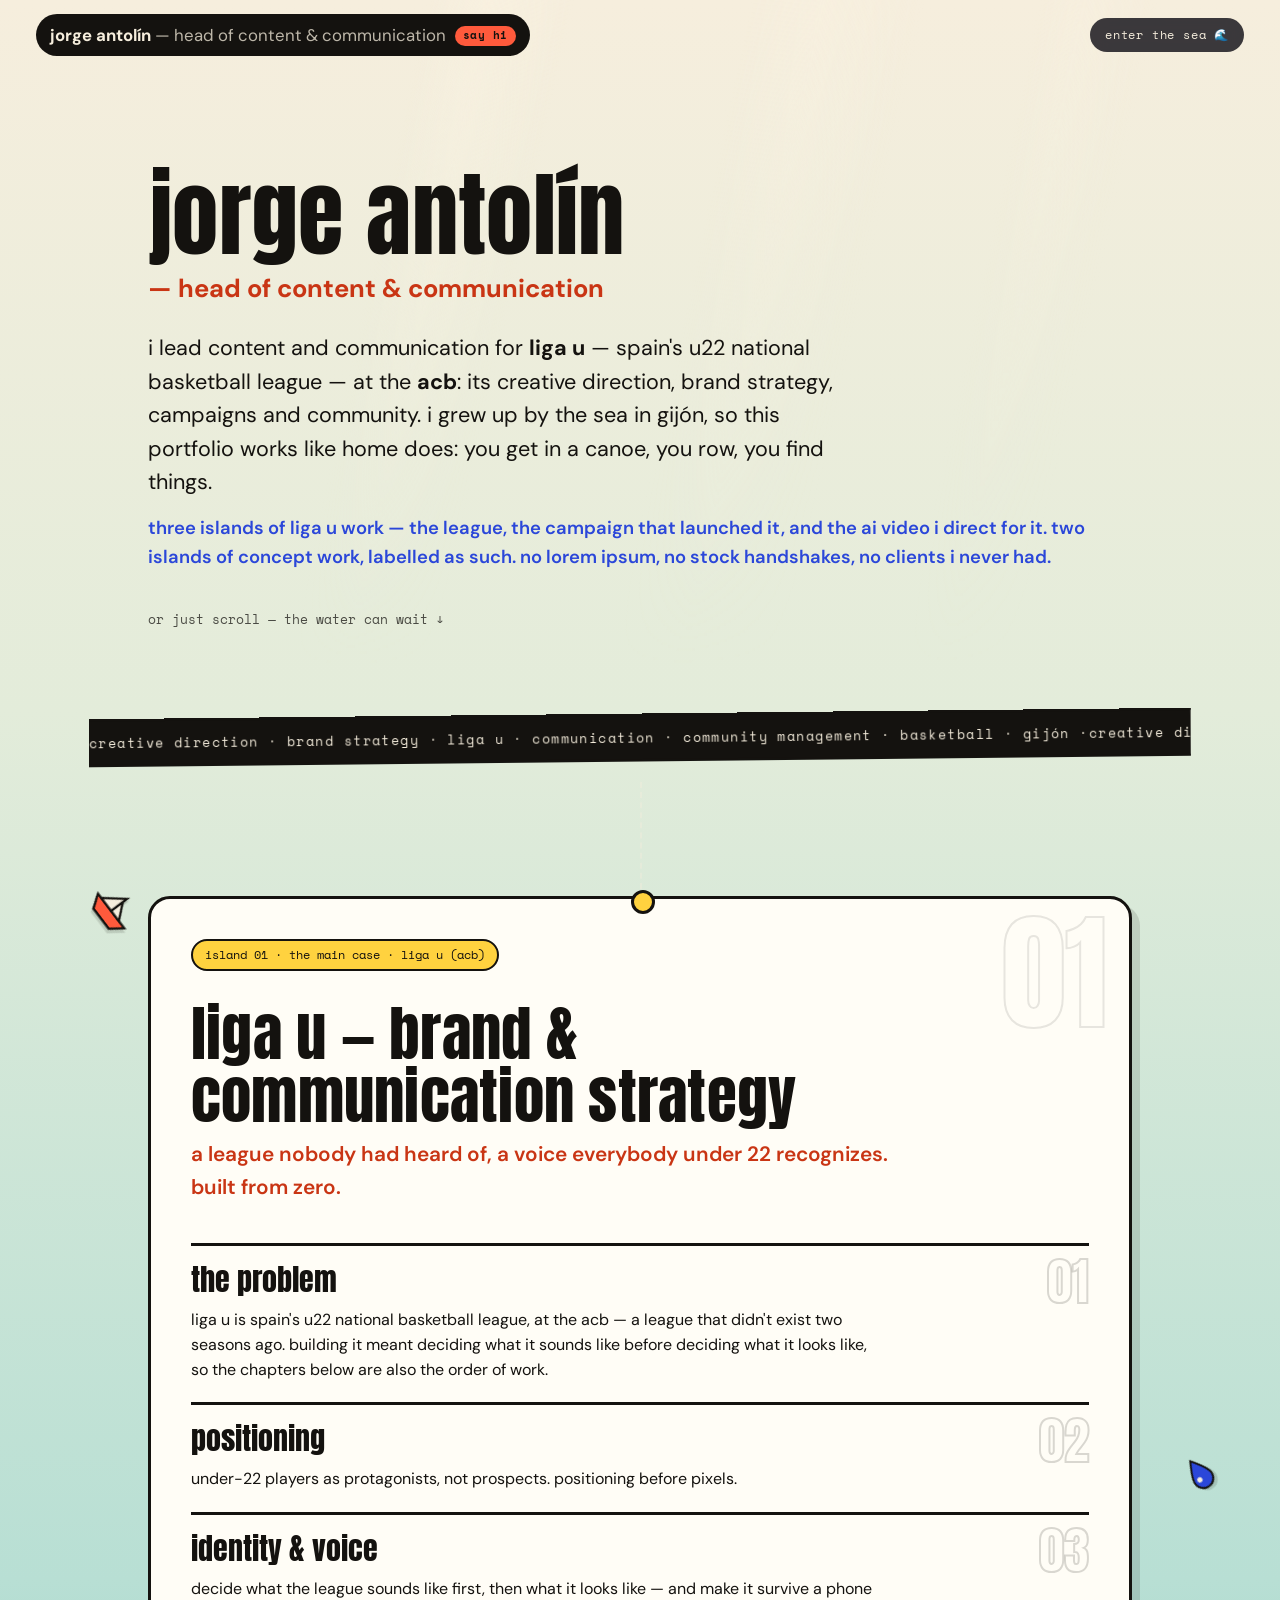
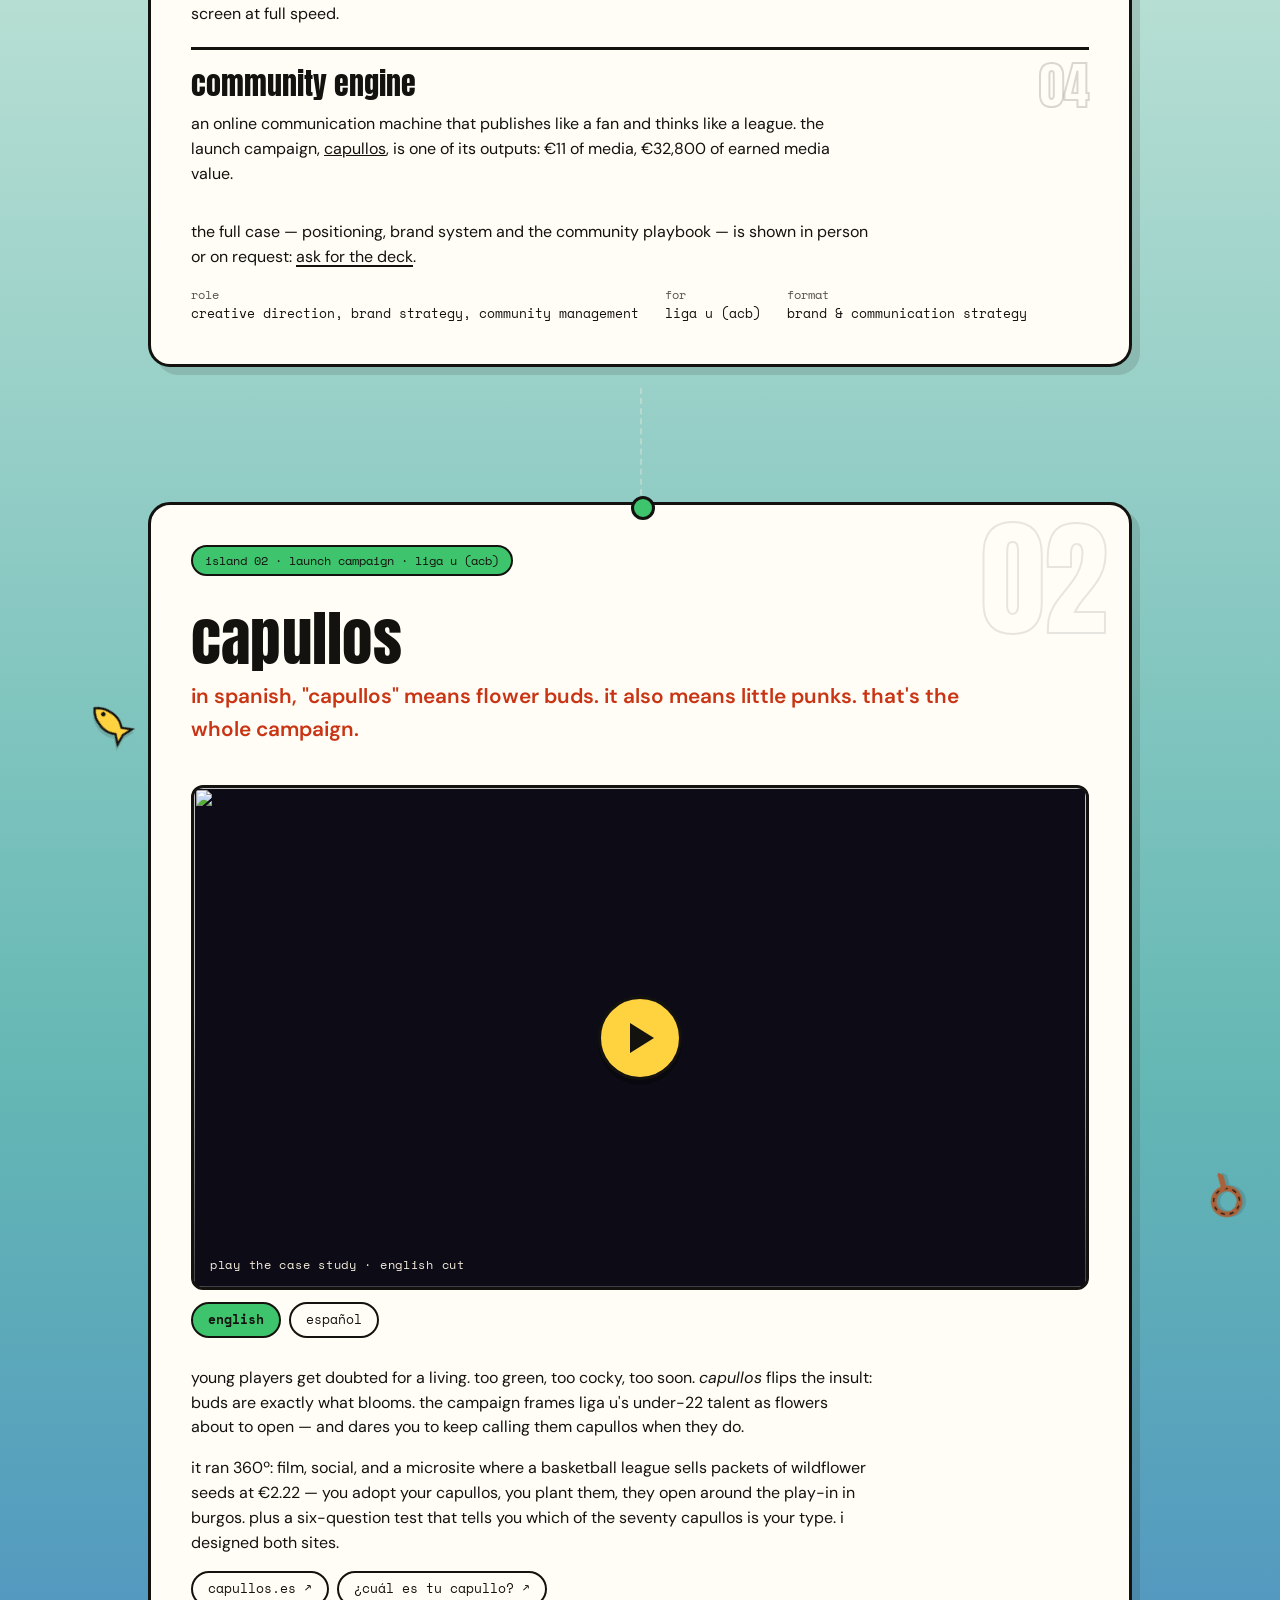
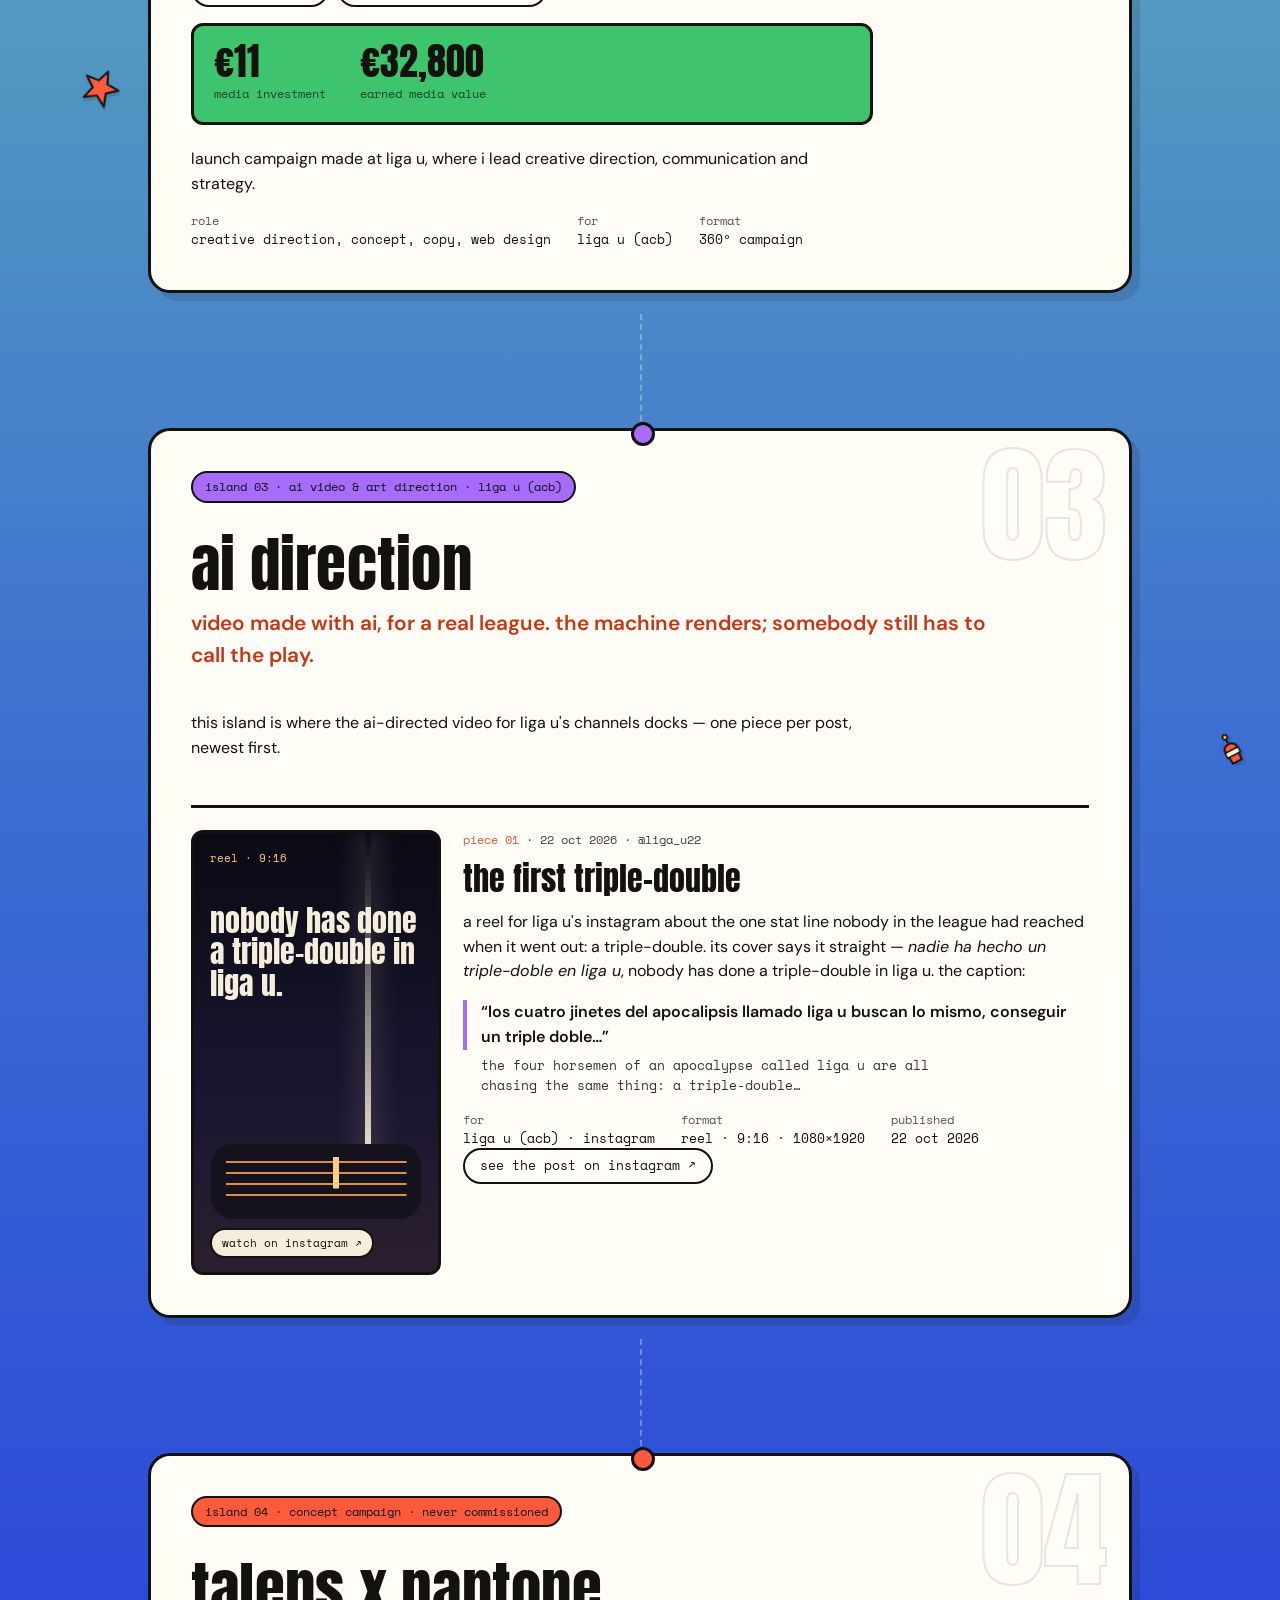
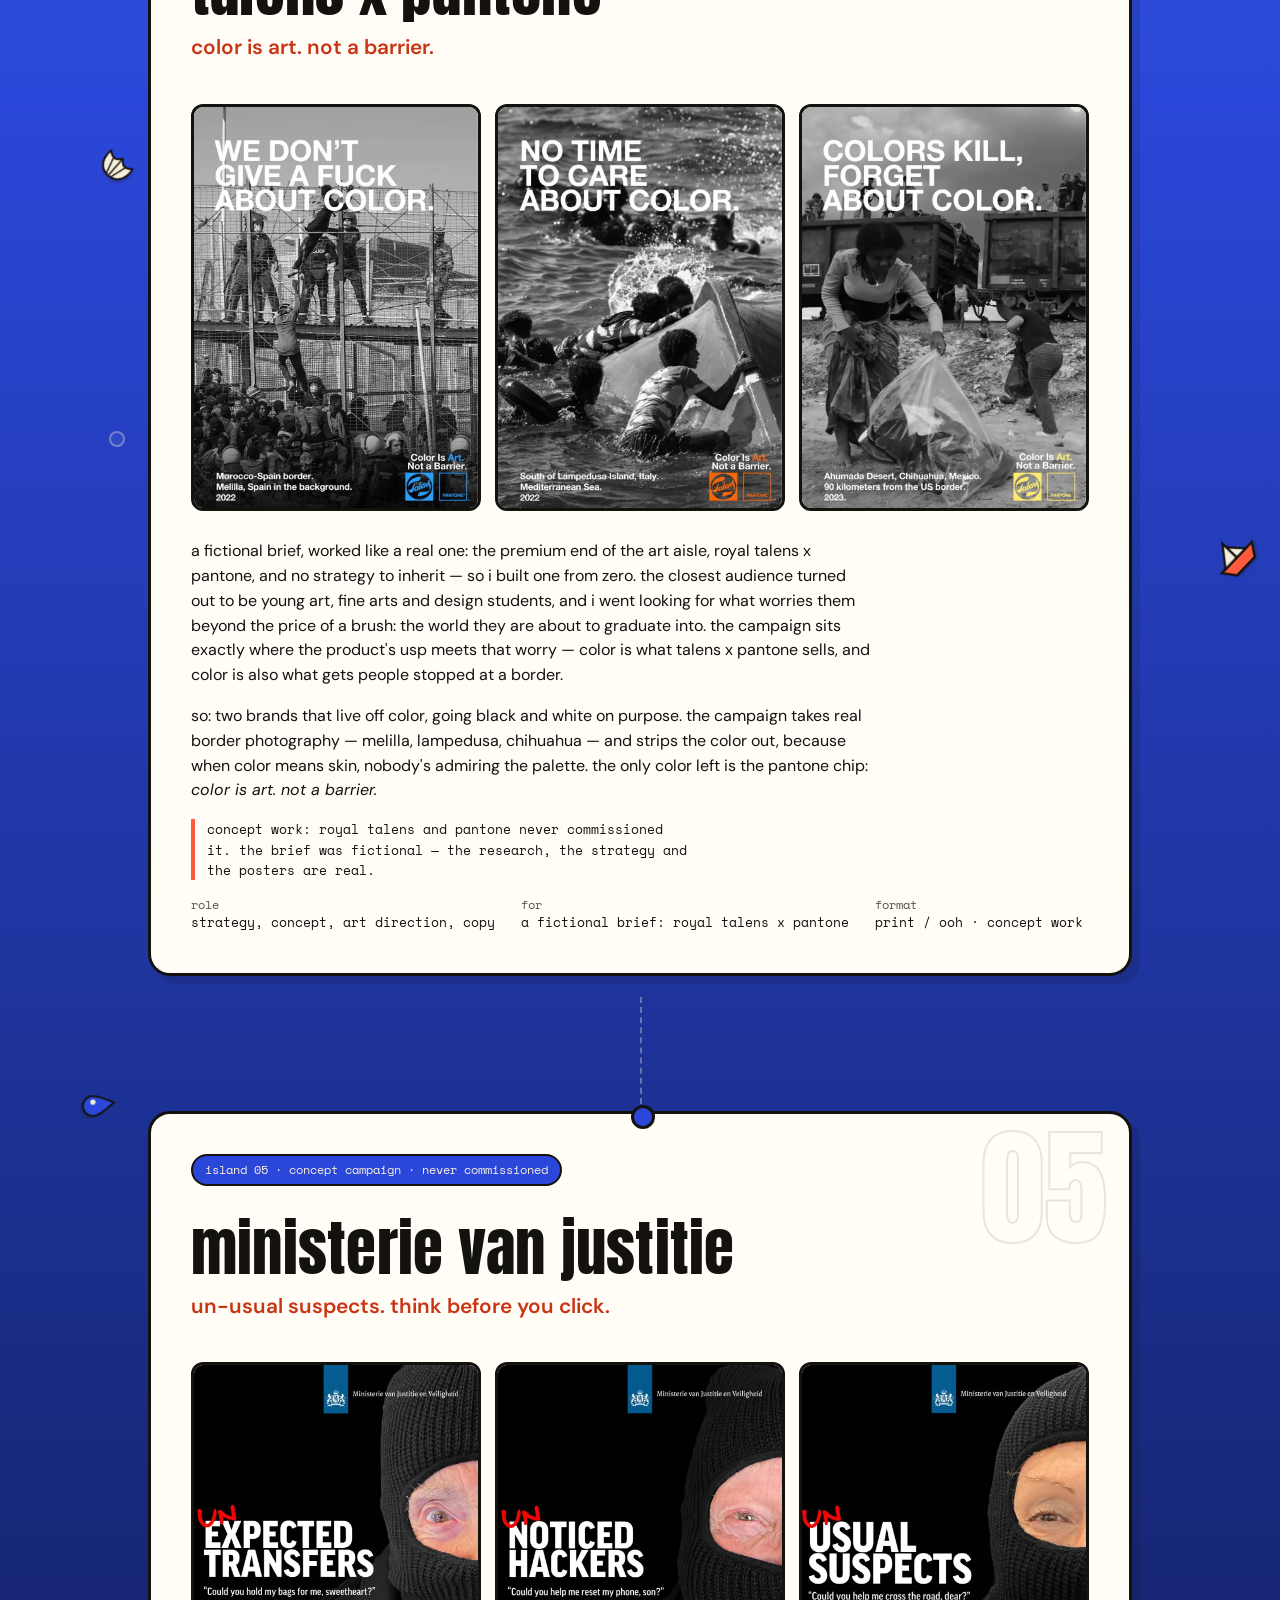
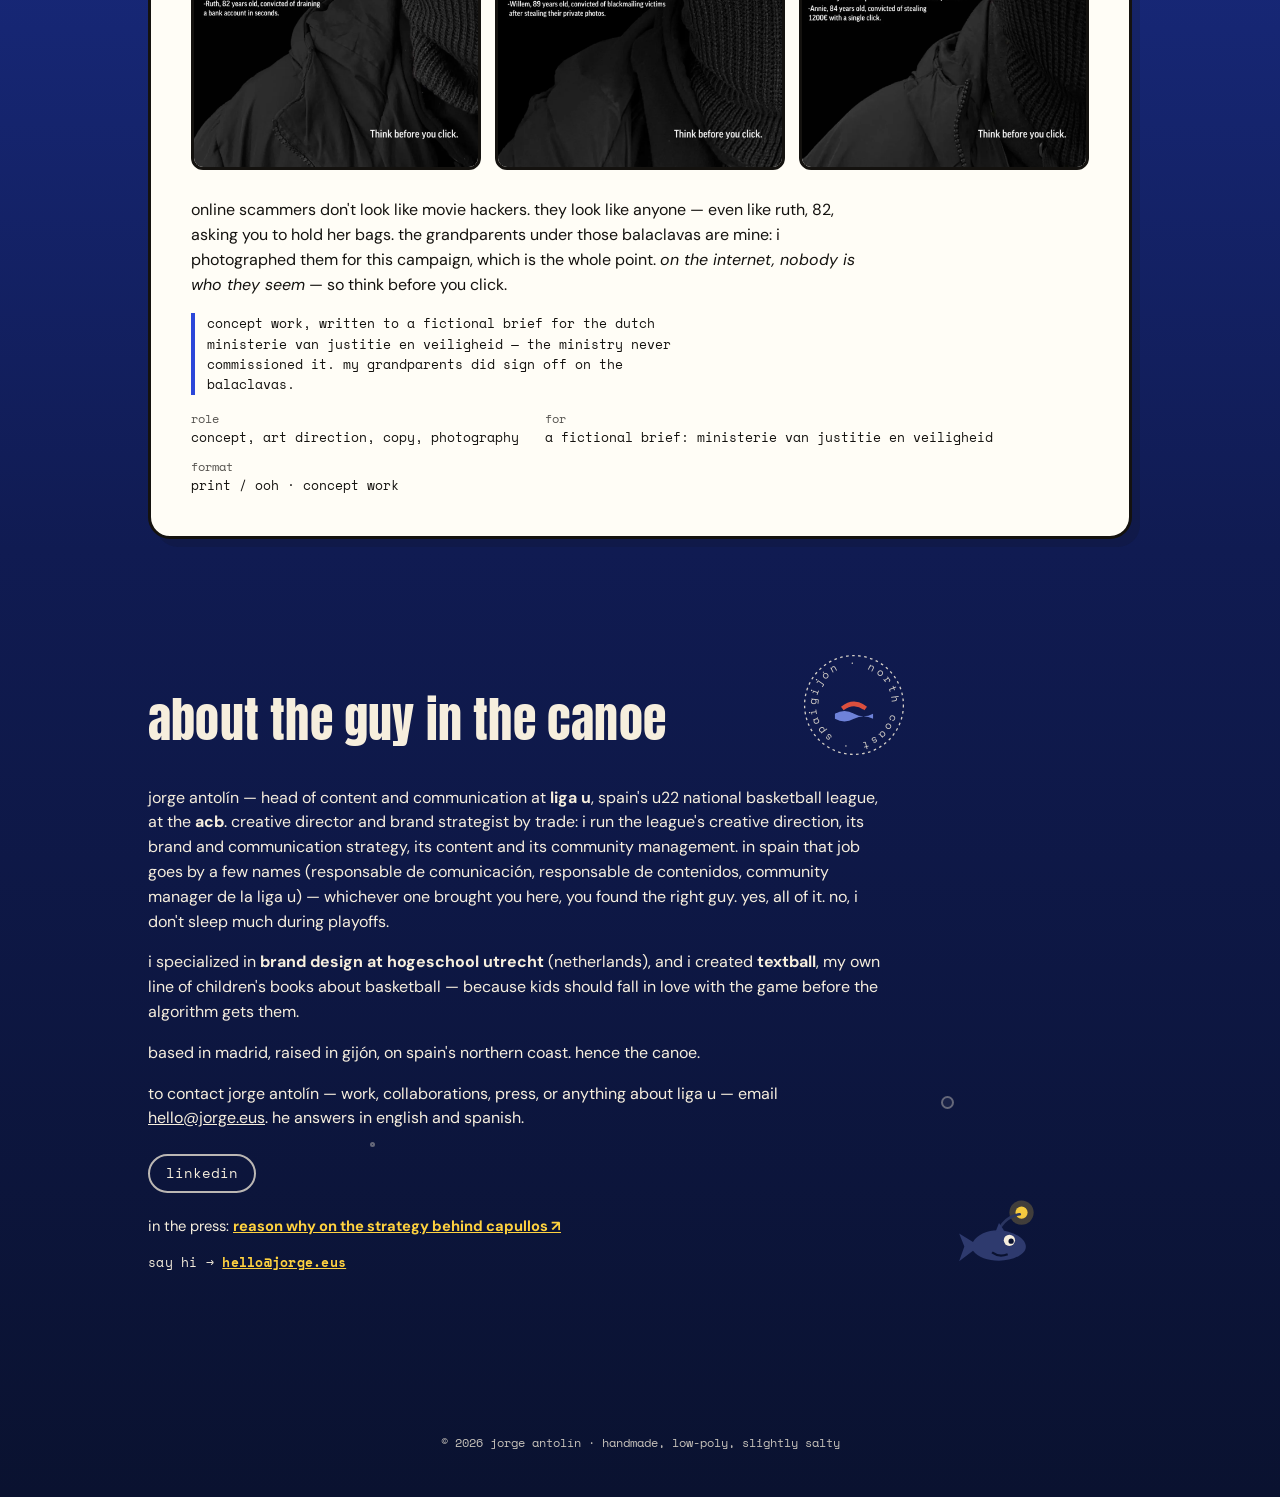
==== index.html @ c007051c "v9.4: jury-exam fixes — cv, one title, madrid/gijón, reveal - cv: league claim sourced (Eurohoops 20" ====
<!DOCTYPE html>
<html lang="en">
<head>
  <meta charset="UTF-8">
  <meta name="viewport" content="width=device-width, initial-scale=1.0, viewport-fit=cover">
  <title>jorge antolín — head of content & communication | liga u, acb</title>
  <meta name="description" content="jorge antolín leads content and communication for liga u, spain's u22 basketball league, at the acb: creative direction, brand strategy, campaigns like capullos, and community.">
  <meta name="author" content="jorge antolín">
  <meta name="color-scheme" content="light">
  <meta name="format-detection" content="telephone=no">
  <link rel="canonical" href="https://jorge.eus/">

  <!-- open graph -->
  <meta property="og:type" content="website">
  <meta property="og:title" content="jorge antolín — head of content & communication">
  <meta property="og:description" content="creative direction, brand strategy and communication for liga u at the acb. a portfolio you row through: grab a canoe, dock at the liga u work.">
  <meta property="og:site_name" content="jorge antolín">
  <meta property="og:url" content="https://jorge.eus/">
  <meta property="og:image" content="https://jorge.eus/assets/og-v2.jpg">
  <meta property="og:image:width" content="1200">
  <meta property="og:image:height" content="630">
  <meta property="og:image:type" content="image/jpeg">
  <meta property="og:image:alt" content="jorge antolín, creative director and brand strategist — a swimmer in a cap surfacing from an ultramarine sea">
  <meta property="og:locale" content="en_US">

  <!-- twitter -->
  <meta name="twitter:card" content="summary_large_image">
  <meta name="twitter:title" content="jorge antolín — head of content & communication">
  <meta name="twitter:description" content="a portfolio you row through: grab a canoe, dock at the liga u work.">
  <meta name="twitter:image" content="https://jorge.eus/assets/og-v2.jpg">
  <meta name="twitter:image:alt" content="jorge antolín, creative director and brand strategist — a swimmer in a cap surfacing from an ultramarine sea">

  <meta name="theme-color" content="#101b52">
  <link rel="icon" href="assets/favicon.svg" type="image/svg+xml">
  <link rel="icon" href="assets/favicon-32.png" type="image/png" sizes="32x32">
  <link rel="apple-touch-icon" href="assets/apple-touch-icon.png">
  <link rel="manifest" href="manifest.webmanifest">

  <!-- fonts -->
  <link rel="preconnect" href="https://fonts.googleapis.com">
  <link rel="preconnect" href="https://fonts.gstatic.com" crossorigin>
  <link rel="preconnect" href="https://cdnjs.cloudflare.com" crossorigin>
  <link href="https://fonts.googleapis.com/css2?family=Anton&family=DM+Sans:wght@400;600;700&family=Space+Mono:wght@400;700&display=swap" rel="stylesheet">

  <link rel="stylesheet" href="css/style.css?v=9.4">

  <!-- structured data -->
  <script type="application/ld+json">
  {
    "@context": "https://schema.org",
    "@graph": [
      {
        "@type": "WebSite",
        "@id": "https://jorge.eus/#website",
        "url": "https://jorge.eus/",
        "name": "Jorge Antolín",
        "inLanguage": "en",
        "author": { "@id": "https://jorge.eus/#jorge" },
        "publisher": { "@id": "https://jorge.eus/#jorge" }
      },
      {
        "@type": "ProfilePage",
        "@id": "https://jorge.eus/#profile",
        "url": "https://jorge.eus/",
        "name": "jorge antolín — head of content & communication | liga u, acb",
        "inLanguage": "en",
        "isPartOf": { "@id": "https://jorge.eus/#website" },
        "mainEntity": { "@id": "https://jorge.eus/#jorge" },
        "dateModified": "2026-10-26"
      },
      {
        "@type": "SportsOrganization",
        "@id": "https://jorge.eus/#liga-u-org",
        "name": "Liga U",
        "alternateName": "Liga U22",
        "description": "spain's u22 national basketball league, run by the acb and the spanish basketball federation (feb).",
        "sport": "Basketball",
        "url": "https://ligau.com",
        "sameAs": [
          "https://en.wikipedia.org/wiki/Liga_U",
          "https://es.wikipedia.org/wiki/Liga_U",
          "https://x.com/Liga_U22",
          "https://www.youtube.com/@LigaU22"
        ]
      },
      {
        "@type": "Organization",
        "@id": "https://jorge.eus/#acb-org",
        "name": "ACB",
        "alternateName": "Asociación de Clubs de Baloncesto",
        "url": "https://www.acb.com",
        "sameAs": ["https://en.wikipedia.org/wiki/Liga_ACB"]
      },
      {
        "@type": "Person",
        "@id": "https://jorge.eus/#jorge",
        "name": "Jorge Antolín",
        "givenName": "Jorge",
        "familyName": "Antolín Arribas",
        "alternateName": ["Jorge Antolín Arribas", "Jorge Antolin", "Jorge Antolin Arribas"],
        "jobTitle": "Head of Content & Communication, Liga U",
        "hasOccupation": [
          { "@type": "Occupation", "name": "Creative Director" },
          { "@type": "Occupation", "name": "Brand Strategist" }
        ],
        "description": "Jorge Antolín is the head of content and communication at Liga U, Spain's U22 national basketball league, at the ACB (responsable de comunicación y contenidos de la Liga U). A creative director and brand strategist, he leads the league's creative direction, brand and communication strategy, content, campaigns such as Capullos, and community management.",
        "disambiguatingDescription": "Spanish head of content and communication, creative director and brand strategist in sports communication (basketball), based in Madrid, from Gijón.",
        "worksFor": [
          { "@id": "https://jorge.eus/#liga-u-org" },
          { "@id": "https://jorge.eus/#acb-org" }
        ],
        "alumniOf": [
          { "@type": "CollegeOrUniversity", "name": "Universidad del País Vasco / Euskal Herriko Unibertsitatea", "alternateName": "UPV/EHU" },
          { "@type": "CollegeOrUniversity", "name": "Hogeschool Utrecht" }
        ],
        "homeLocation": { "@type": "Place", "name": "Madrid, Spain" },
        "knowsLanguage": ["es", "en"],
        "knowsAbout": ["creative direction", "brand strategy", "brand design", "communication strategy", "content strategy", "community management", "sports marketing", "basketball marketing", "campaign concepting", "ai video direction"],
        "email": "mailto:hello@jorge.eus",
        "contactPoint": {
          "@type": "ContactPoint",
          "contactType": "professional inquiries",
          "email": "hello@jorge.eus",
          "availableLanguage": ["en", "es"],
          "url": "https://jorge.eus/#about"
        },
        "image": "https://jorge.eus/assets/og-v2.jpg",
        "url": "https://jorge.eus/",
        "mainEntityOfPage": { "@id": "https://jorge.eus/#profile" },
        "sameAs": ["https://www.linkedin.com/in/jorge-antolin/"],
        "subjectOf": {
          "@type": "NewsArticle",
          "headline": "Convertir a los jugadores en capullos: la estrategia para generar notoriedad sobre la nueva Liga U",
          "url": "https://www.reasonwhy.es/actualidad/acb-estrategia-comunicacion-liga-u-campana-capullos",
          "datePublished": "2026-07-29",
          "inLanguage": "es",
          "publisher": { "@type": "Organization", "name": "Reason Why", "url": "https://www.reasonwhy.es" }
        }
      },
      {
        "@type": "CreativeWork",
        "name": "liga u — brand & communication strategy",
        "creator": { "@id": "https://jorge.eus/#jorge" },
        "about": "brand strategy, branding and online communication strategy for liga u, led by jorge antolín as creative director.",
        "url": "https://jorge.eus/#liga-u-strategy"
      },
      {
        "@type": "CreativeWork",
        "name": "capullos — liga u video campaign",
        "creator": { "@id": "https://jorge.eus/#jorge" },
        "about": "video campaign for liga u, spain's u22 national basketball league. 'capullos' means both 'flower buds' and 'little punks' in spanish: young players everyone doubts, blooming into the real thing.",
        "url": "https://jorge.eus/#capullos",
        "sameAs": ["https://capullos.es/", "https://capullos.es/test"],
        "video": [
          {
            "@type": "VideoObject",
            "name": "Liga U - Capullos (Case Study) | Campaign",
            "description": "english cut of the capullos case study: liga u's launch campaign turning the spanish insult 'capullos' into flower buds about to open.",
            "inLanguage": "en",
            "uploadDate": "2026-07-28T00:00:00+02:00",
            "duration": "PT2M3S",
            "thumbnailUrl": "https://i.ytimg.com/vi/zHokzNbwlV4/hqdefault.jpg",
            "embedUrl": "https://www.youtube-nocookie.com/embed/zHokzNbwlV4",
            "url": "https://www.youtube.com/watch?v=zHokzNbwlV4"
          },
          {
            "@type": "VideoObject",
            "name": "Liga U - Capullos (Case Study) | Campaña",
            "description": "versión en español del case study de capullos: la campaña de lanzamiento de liga u que convierte el insulto en brotes a punto de abrir.",
            "inLanguage": "es",
            "uploadDate": "2026-07-28T00:00:00+02:00",
            "duration": "PT2M3S",
            "thumbnailUrl": "https://i.ytimg.com/vi/nzK2vCV108I/hqdefault.jpg",
            "embedUrl": "https://www.youtube-nocookie.com/embed/nzK2vCV108I",
            "url": "https://www.youtube.com/watch?v=nzK2vCV108I"
          }
        ]
      },
      {
        "@type": "CreativeWork",
        "name": "ai direction — ai video for liga u",
        "creator": { "@id": "https://jorge.eus/#jorge" },
        "about": "ai video direction for liga u, spain's u22 national basketball league, at the acb: short-form video made with generative ai for the league's social channels.",
        "url": "https://jorge.eus/#ai-direction",
        "workExample": [
          {
            "@type": "SocialMediaPosting",
            "headline": "nadie ha hecho un triple-doble en liga u",
            "description": "instagram reel (9:16, 1080×1920) for liga u (@liga_u22) about the league's first triple-double, which nobody had reached yet. caption: los cuatro jinetes del apocalipsis llamado liga u buscan lo mismo, conseguir un triple doble…",
            "inLanguage": "es",
            "datePublished": "2026-10-22",
            "url": "https://www.instagram.com/p/Dey7g20OTtu/",
            "publisher": { "@id": "https://jorge.eus/#liga-u-org" }
          }
        ]
      },
      {
        "@type": "CreativeWork",
        "name": "talens x pantone — color is art, not a barrier (concept campaign)",
        "creator": { "@id": "https://jorge.eus/#jorge" },
        "about": "concept print campaign imagining royal talens x pantone turning color from a border issue into an art statement. written to a fictional brief; never commissioned by either brand.",
        "genre": "concept work",
        "url": "https://jorge.eus/#talens-pantone"
      },
      {
        "@type": "CreativeWork",
        "name": "un-usual suspects — online scam awareness (concept campaign)",
        "creator": { "@id": "https://jorge.eus/#jorge" },
        "about": "concept awareness campaign about online scams, written to a fictional brief for the dutch ministerie van justitie en veiligheid: think before you click. never commissioned by the ministry.",
        "genre": "concept work",
        "url": "https://jorge.eus/#ministerie"
      }
    ]
  }
  </script>
</head>
<body class="mode-content">

  <a class="skip-link" href="#content">skip to the work</a>

  <!-- 3d layer -->
  <div id="stage" aria-hidden="true"></div>

  <!-- hud -->
  <div id="hud" hidden>
    <div id="hint" class="chip">row with ↑←→ or wasd · or tap the compass and let the canoe do the work</div>
    <button id="dock-btn" type="button" class="dock" hidden>dock here <span aria-hidden="true">⏎</span></button>
    <div id="compass" aria-hidden="true"></div>
  </div>

  <!-- loading — visible by default in the initial html so it is ALWAYS the
       first thing painted (no menu flash before it). main.js hides it
       synchronously when the destination is the content view, or after the
       world is ready when auto-entering the sea. noscript kills it. -->
  <div id="loader" aria-busy="true">
    <div class="loader-inner">
      <div class="loader-mark">jorge antolín<em>.</em></div>
      <div class="loader-line" aria-hidden="true"></div>
      <p id="loader-msg">inflating the sea…</p>
      <button type="button" id="loader-skip" class="loader-skip">skip the sea — show me the work</button>
    </div>
  </div>

  <!-- cinematic title card (first entry to the sea) -->
  <div id="title-card" aria-hidden="true">
    <h2>jorge antolín</h2>
    <p>head of content & communication — row to the work</p>
  </div>

  <!-- controls card, shown once after the title card -->
  <div id="controls-card" aria-hidden="true">
    <div class="controls-inner">
      <p class="controls-title">how to sail</p>
      <div class="controls-keys" data-mode="keys">
        <div class="krow"><kbd>↑</kbd></div>
        <div class="krow"><kbd>←</kbd><kbd>↓</kbd><kbd>→</kbd></div>
        <p>row & steer · <b>enter</b> to dock · <b>scroll</b> for the chart</p>
      </div>
      <div class="controls-keys" data-mode="touch" hidden>
        <div class="touch-icon" aria-hidden="true"><span></span></div>
        <p>drag anywhere to row · pinch to see the chart</p>
      </div>
      <p class="controls-alt">or tap an island on the compass — the captain rows for you</p>
    </div>
  </div>

  <header id="topbar">
    <a class="brand" href="#about">jorge antolín<span class="role"> — head of content & communication</span></a>
    <nav aria-label="view">
      <button id="view-toggle" type="button" class="chip btn" data-mode="content" hidden>enter the sea <span aria-hidden="true">🌊</span></button>
    </nav>
  </header>

  <main id="content" tabindex="-1">
    <section id="top" class="hero">
      <h1>jorge antolín <span class="h1-role">— head of content & communication</span></h1>
      <p class="lede">i lead content and communication for <strong>liga u</strong> — spain's u22 national basketball league — at the <strong>acb</strong>: its creative direction, brand strategy, campaigns and community. i grew up by the sea in gijón, so this portfolio works like home does: you get in a canoe, you row, you find things.</p>
      <p class="lede-sub">three islands of liga u work — the league, the campaign that launched it, and the ai video i direct for it. two islands of concept work, labelled as such. no lorem ipsum, no stock handshakes, no clients i never had.</p>
      <p class="scroll-hint" aria-hidden="true">or just scroll — the water can wait ↓</p>
    </section>

    <div class="marquee" aria-hidden="true">
      <div class="marquee-track">
        <span>creative direction · brand strategy · liga u · communication · community management · basketball · gijón · </span><span>creative direction · brand strategy · liga u · communication · community management · basketball · gijón · </span>
      </div>
    </div>

    <!-- island 1: liga u — THE case. public copy below is only what jorge has
         already said in his own words. every hole that needs his material is a
         <template class="case-draft">: inert, unindexed, invisible — main.js
         renders them only with ?draft=1 so the skeleton can be reviewed
         without ever shipping a placeholder. see README (b). -->
    <article id="liga-u-strategy" class="case case-main" aria-labelledby="h-liga-u-strategy" data-island="strategy" data-num="01" style="--dot:#ffd23f">
      <div class="case-head">
        <span class="case-tag" style="--tag:#ffd23f">island 01 · the main case · liga u (acb)</span>
        <h2 id="h-liga-u-strategy">liga u — brand &amp; communication strategy</h2>
        <p class="case-claim">a league nobody had heard of, a voice everybody under 22 recognizes. built&nbsp;from&nbsp;zero.</p>
      </div>
      <div class="case-body">
        <template class="case-draft">
          <div class="case-pending case-pending-wide">
            <p class="mono">draft · hero media</p>
            <p>key visual or 30–60s sizzle of the league's first seasons (16:9, plus a 9:16 cut for phones).</p>
          </div>
          <ul class="case-stats case-pending-stats" aria-label="draft: headline numbers">
            <li><strong>[ ? ]</strong><span>followers, season 1 → today</span></li>
            <li><strong>[ ? ]</strong><span>reach / views per season</span></li>
            <li><strong>[ ? ]</strong><span>share of audience under 25</span></li>
            <li><strong>[ ? ]</strong><span>one business number (sponsors, attendance, streams)</span></li>
          </ul>
        </template>

        <ol class="case-chapters">
          <li class="case-chapter" data-n="01">
            <h3>the problem</h3>
            <p>liga u is spain's u22 national basketball league, at the acb — a league that didn't exist two seasons ago. building it meant deciding what it sounds like before deciding what it looks like, so the chapters below are also the order of work.</p>
            <template class="case-draft">
              <div class="case-pending"><p class="mono">draft · needs from jorge</p>
                <p>the brief in one line · where the league started (audience, awareness, channels on day one) · what the acb needed it to do.</p></div>
            </template>
          </li>
          <li class="case-chapter" data-n="02">
            <h3>positioning</h3>
            <p>under-22 players as protagonists, not prospects. positioning before pixels.</p>
            <template class="case-draft">
              <div class="case-pending"><p class="mono">draft · needs from jorge</p>
                <p>the positioning statement as written in the deck · the audience you chose (and the one you didn't) · the tension it plays with.</p></div>
            </template>
          </li>
          <li class="case-chapter" data-n="03">
            <h3>identity &amp; voice</h3>
            <p>decide what the league sounds like first, then what it looks like — and make it survive a phone screen at full speed.</p>
            <template class="case-draft">
              <div class="poster-grid">
                <div class="case-slot"><span>identity</span><span class="mono">logo, lockups, colour</span></div>
                <div class="case-slot"><span>system in use</span><span class="mono">matchday / social templates</span></div>
                <div class="case-slot"><span>in the wild</span><span class="mono">court, kit, merch, ooh</span></div>
              </div>
              <div class="case-pending"><p class="mono">draft · needs from jorge</p>
                <p>3–4 voice principles · two real posts that show the voice (screenshots, with the acb's ok) · who designed what (credit the team/studio) and what you art-directed vs. made yourself.</p></div>
            </template>
          </li>
          <li class="case-chapter" data-n="04">
            <h3>community engine</h3>
            <p>an online communication machine that publishes like a fan and thinks like a league. the launch campaign, <a href="#capullos">capullos</a>, is one of its outputs: €11 of media, €32,800 of earned media value.</p>
            <template class="case-draft">
              <div class="case-pending"><p class="mono">draft · needs from jorge</p>
                <p>content pillars and formats · cadence and team size · 2–3 hero pieces (e.g. the ai-directed triple-double reel) · how the community talks back.</p></div>
            </template>
          </li>
          <template class="case-draft">
            <li class="case-chapter" data-n="05">
              <h3>results</h3>
              <div class="case-pending"><p class="mono">draft · needs from jorge — no invented numbers</p>
                <p>growth vs. a baseline, with dates and sources (meta/youtube insights, acb data). only what the acb lets you publish.</p></div>
            </li>
            <li class="case-chapter" data-n="06">
              <h3>what i learned</h3>
              <div class="case-pending"><p class="mono">draft · needs from jorge</p>
                <p>two or three lessons in your own words — what you'd do again, what you wouldn't.</p></div>
            </li>
          </template>
        </ol>

        <div class="case-text">
          <p>the full case — positioning, brand system and the community playbook — is shown in person or on request: <a href="mailto:hello@jorge.eus?subject=liga%20u%20case%20study">ask for the deck</a>.</p>
          <ul class="case-meta">
            <li><span>role</span>creative direction, brand strategy, community management</li>
            <li><span>for</span>liga u (acb)</li>
            <li><span>format</span>brand &amp; communication strategy</li>
          </ul>
        </div>
      </div>
    </article>

    <!-- island 2: capullos — the liga u launch campaign -->
    <article id="capullos" class="case" aria-labelledby="h-capullos" data-island="capullos" data-num="02" style="--dot:#3ec46d">
      <div class="case-head">
        <span class="case-tag" style="--tag:#3ec46d">island 02 · launch campaign · liga u (acb)</span>
        <h2 id="h-capullos">capullos</h2>
        <p class="case-claim">in spanish, "capullos" means flower buds. it also means little punks. that's the whole campaign.</p>
      </div>
      <div class="case-body">
        <div class="video-wrap" id="capullos-video">
          <!-- YOUTUBE_EMBED: main.js swaps this block for the embed + one chip
               per language cut. the ids live in js/config.js → CAPULLOS_VIDEOS;
               this markup is what no-js visitors and crawlers get. -->
          <div class="video-placeholder">
            <p><a href="https://www.youtube.com/watch?v=zHokzNbwlV4">watch the case on youtube</a></p>
            <span class="mono">english cut · <a href="https://www.youtube.com/watch?v=nzK2vCV108I" hreflang="es" lang="es">versión en español</a></span>
          </div>
        </div>
        <div class="case-text">
          <p>young players get doubted for a living. too green, too cocky, too soon. <em>capullos</em> flips the insult: buds are exactly what blooms. the campaign frames liga u's under-22 talent as flowers about to open — and dares you to keep calling them capullos when they do.</p>
          <p>it ran 360º: film, social, and a microsite where a basketball league sells packets of wildflower seeds at €2.22 — you adopt your capullos, you plant them, they open around the play-in in burgos. plus a six-question test that tells you which of the seventy capullos is your type. i designed both sites.</p>
          <p class="case-links"><a href="https://capullos.es" target="_blank" rel="noopener" hreflang="es">capullos.es <span aria-hidden="true">↗</span><span class="sr-only"> (opens in a new tab)</span></a><a href="https://capullos.es/test" target="_blank" rel="noopener" hreflang="es" lang="es">¿cuál es tu capullo? <span aria-hidden="true">↗</span><span class="sr-only"> (opens in a new tab, in spanish)</span></a></p>
          <ul class="case-stats">
            <li><strong>€11</strong><span>media investment</span></li>
            <li><strong>€32,800</strong><span>earned media value</span></li>
          </ul>
          <p>launch campaign made at liga u, where i lead creative direction, communication and strategy.</p>
          <ul class="case-meta">
            <li><span>role</span>creative direction, concept, copy, web design</li>
            <li><span>for</span>liga u (acb)</li>
            <li><span>format</span>360º campaign</li>
          </ul>
        </div>
      </div>
    </article>

    <!-- island 3: ai direction — the ai video jorge directs for liga u.
         built to hold many pieces over time: one <article class="ai-piece">
         per piece inside .ai-pieces, newest first. public copy is only what
         the post itself proves (what it is, for whom, its caption, its
         format); the master, process, numbers, credits and permissions are
         <template class="case-draft"> holes (?draft=1). see README (e). -->
    <article id="ai-direction" class="case" aria-labelledby="h-ai-direction" data-island="ai" data-num="03" style="--dot:#a66bff">
      <div class="case-head">
        <span class="case-tag" style="--tag:#a66bff">island 03 · ai video &amp; art direction · liga u (acb)</span>
        <h2 id="h-ai-direction">ai direction</h2>
        <p class="case-claim">video made with ai, for a real league. the machine renders; somebody still has to call the play.</p>
      </div>
      <div class="case-body">
        <div class="case-text">
          <p>this island is where the ai-directed video for liga u's channels docks — one piece per post, newest first.</p>
        </div>

        <div class="ai-pieces">
          <article class="ai-piece" aria-labelledby="h-ai-triple-double">
            <!-- POSTER: a css-drawn stand-in, not the real cover. once the master
                 and the cover are cleared, swap this block for the <video> in the
                 draft below (README (e)). -->
            <div class="ai-media">
            <a class="ai-poster" href="https://www.instagram.com/p/Dey7g20OTtu/" target="_blank" rel="noopener">
              <span class="ai-poster-kicker">reel · 9:16</span>
              <span class="ai-poster-beam" aria-hidden="true"></span>
              <span class="ai-poster-head">nobody has done a <span class="nowrap">triple-double</span> in liga&nbsp;u.</span>
              <span class="ai-poster-stadium" aria-hidden="true"></span>
              <span class="ai-poster-cta">watch on instagram <span aria-hidden="true">↗</span><span class="sr-only"> (opens in a new tab)</span></span>
            </a>
            <template class="case-draft">
              <div class="case-pending ai-pending-master">
                <p class="mono">draft · the master — needs from jorge</p>
                <p>the mp4 master (h.264, 1080×1920, ideally under 8 mb, plus its real cover as a jpg) to self-host in <code>assets/ai/</code> — it replaces the css poster with a <code>&lt;video controls playsinline preload="none" poster="…"&gt;</code>. or, if it should stay on instagram, the ok to embed it (needs a csp entry). and the cover's ok: it isn't published here yet.</p>
              </div>
            </template>
            </div>
            <div class="ai-piece-text">
              <p class="ai-piece-meta"><span>piece 01</span> · <time datetime="2026-10-22">22 oct 2026</time> · @liga_u22</p>
              <h3 id="h-ai-triple-double">the first triple-double</h3>
              <p>a reel for liga u's instagram about the one stat line nobody in the league had reached when it went out: a triple-double. its cover says it straight — <em>nadie ha hecho un triple-doble en liga u</em>, nobody has done a triple-double in liga u. the caption:</p>
              <blockquote class="ai-caption" lang="es"><p>“los cuatro jinetes del apocalipsis llamado liga u buscan lo mismo, conseguir un triple doble…”</p></blockquote>
              <p class="ai-translation">the four horsemen of an apocalypse called liga u are all chasing the same thing: a triple-double…</p>
              <template class="case-draft">
                <div class="case-pending"><p class="mono">draft · the piece — needs from jorge</p>
                  <p><b>duration</b> · <b>tools &amp; models</b> (what generated what: image, video, voice, music, edit) · <b>process</b>: the storyboard or the prompts, or one before → after frame · <b>credits</b>: what you did yourself (concept, script, prompts, edit, sound) and who else touched it.</p></div>
                <ul class="case-stats case-pending-stats" aria-label="draft: the reel's numbers">
                  <li><strong>[ ? ]</strong><span>views / plays</span></li>
                  <li><strong>[ ? ]</strong><span>reach</span></li>
                  <li><strong>[ ? ]</strong><span>saves · shares</span></li>
                  <li><strong>[ ? ]</strong><span>retention (% watched)</span></li>
                </ul>
                <div class="case-pending"><p class="mono">draft · numbers — source and date or nothing</p>
                  <p>from instagram insights, with the date you read them. the only public number so far is a snapshot about a day after posting: 1,254 likes and 15 comments — likes, not views, so it doesn't headline anything.</p></div>
                <div class="case-pending"><p class="mono">draft · permissions — mandatory before any of this goes public</p>
                  <p>the acb's ok to show the piece and its numbers here. and if the video uses ai to generate the image or likeness of real players: their written consent or the image-rights clearance (for under-18s, their guardians'). no permission on file, no publish.</p></div>
              </template>
              <ul class="case-meta">
                <li><span>for</span>liga u (acb) · instagram</li>
                <li><span>format</span>reel · 9:16 · 1080×1920</li>
                <li><span>published</span>22 oct 2026</li>
              </ul>
              <p class="case-links"><a href="https://www.instagram.com/p/Dey7g20OTtu/" target="_blank" rel="noopener">see the post on instagram <span aria-hidden="true">↗</span><span class="sr-only"> (opens in a new tab)</span></a></p>
            </div>
          </article>

          <template class="case-draft">
            <div class="case-pending">
              <p class="mono">draft · piece 02 — the next one</p>
              <p>copy the <code>&lt;article class="ai-piece"&gt;</code> above, put it FIRST (newest on top), give it its own <code>h-ai-…</code> id, and add its <code>VideoObject</code> to the json-ld. same rule: what, for whom, caption, format in public; the rest in drafts until it's cleared.</p>
            </div>
          </template>
        </div>
      </div>
    </article>

    <!-- island 4: talens x pantone -->
    <article id="talens-pantone" class="case" aria-labelledby="h-talens-pantone" data-island="talens" data-num="04" style="--dot:#ff5a3c">
      <div class="case-head">
        <span class="case-tag" style="--tag:#ff5a3c">island 04 · concept campaign · never commissioned</span>
        <h2 id="h-talens-pantone">talens x pantone</h2>
        <p class="case-claim">color is art. not a barrier.</p>
      </div>
      <div class="case-body">
        <div class="poster-grid">
          <img src="assets/talens-1.webp" alt="talens x pantone poster: 'we don't give a fuck about color' over a black and white photo of migrants climbing the morocco-spain border fence in melilla, framed like a pantone color chip" loading="lazy" width="1000" height="1415">
          <img src="assets/talens-2.webp" alt="talens x pantone poster: 'no time to care about color' over a black and white photo of people clinging to a capsized boat south of lampedusa, framed like a pantone color chip" loading="lazy" width="1000" height="1415">
          <img src="assets/talens-3.webp" alt="talens x pantone poster: 'colors kill, forget about color' over a black and white photo of migrants by a freight train in the chihuahua desert, framed like a pantone color chip" loading="lazy" width="1000" height="1415">
        </div>
        <div class="case-text">
          <p>a fictional brief, worked like a real one: the premium end of the art aisle, royal talens x pantone, and no strategy to inherit — so i built one from zero. the closest audience turned out to be young art, fine arts and design students, and i went looking for what worries them beyond the price of a brush: the world they are about to graduate into. the campaign sits exactly where the product's usp meets that worry — color is what talens x pantone sells, and color is also what gets people stopped at a border.</p>
          <p>so: two brands that live off color, going black and white on purpose. the campaign takes real border photography — melilla, lampedusa, chihuahua — and strips the color out, because when color means skin, nobody's admiring the palette. the only color left is the pantone chip: <em>color is art. not a barrier.</em></p>
          <p class="case-honest">concept work: royal talens and pantone never commissioned it. the brief was fictional — the research, the strategy and the posters are real.</p>
          <ul class="case-meta">
            <li><span>role</span>strategy, concept, art direction, copy</li>
            <li><span>for</span>a fictional brief: royal talens x pantone</li>
            <li><span>format</span>print / ooh · concept work</li>
          </ul>
        </div>
      </div>
    </article>

    <!-- island 5: ministerie van justitie -->
    <article id="ministerie" class="case" aria-labelledby="h-ministerie" data-island="ministerie" data-num="05" style="--dot:#2b47d9">
      <div class="case-head">
        <span class="case-tag" style="--tag:#2b47d9; color:#f6eedd">island 05 · concept campaign · never commissioned</span>
        <h2 id="h-ministerie">ministerie van justitie</h2>
        <p class="case-claim">un-usual suspects. think before you click.</p>
      </div>
      <div class="case-body">
        <div class="poster-grid">
          <img src="assets/justitie-1.webp" alt="dutch ministry of justice poster: an elderly person in a black balaclava, headline 'unexpected transfers' with a red handwritten 'un', quote from ruth, 82, convicted of draining a bank account in seconds" loading="lazy" width="1000" height="1415">
          <img src="assets/justitie-2.webp" alt="dutch ministry of justice poster: an elderly person in a black balaclava, headline 'unnoticed hackers', quote from willem, 89, convicted of blackmailing victims with stolen private photos" loading="lazy" width="1000" height="1415">
          <img src="assets/justitie-3.webp" alt="dutch ministry of justice poster: an elderly person in a black balaclava, headline 'unusual suspects', quote from annie, 84, convicted of stealing 1200 euros with a single click" loading="lazy" width="1000" height="1415">
        </div>
        <div class="case-text">
          <p>online scammers don't look like movie hackers. they look like anyone — even like ruth, 82, asking you to hold her bags. the grandparents under those balaclavas are mine: i photographed them for this campaign, which is the whole point. <em>on the internet, nobody is who they seem</em> — so think before you click.</p>
          <p class="case-honest">concept work, written to a fictional brief for the dutch ministerie van justitie en veiligheid — the ministry never commissioned it. my grandparents did sign off on the balaclavas.</p>
          <ul class="case-meta">
            <li><span>role</span>concept, art direction, copy, photography</li>
            <li><span>for</span>a fictional brief: ministerie van justitie en veiligheid</li>
            <li><span>format</span>print / ooh · concept work</li>
          </ul>
        </div>
      </div>
    </article>

    <!-- about -->
    <section id="about" class="about" aria-labelledby="h-about">
      <div class="stamp" aria-hidden="true">
        <svg viewBox="0 0 120 120" width="104" height="104">
          <defs><path id="circ" d="M 60,60 m -44,0 a 44,44 0 1,1 88,0 a 44,44 0 1,1 -88,0"/></defs>
          <circle cx="60" cy="60" r="57" fill="none" stroke="#14120f" stroke-width="1.5" stroke-dasharray="3 4"/>
          <text font-family="'Space Mono', monospace" font-size="12.5" letter-spacing="2.5" fill="#14120f">
            <textPath href="#circ">gijón · north coast · spain · est. by the sea ·</textPath>
          </text>
          <path d="M45 62 Q60 50 75 62 L72 66 Q60 57 48 66 Z" fill="#ff5a3c"/>
          <path d="M38 70 Q49 64 60 70 T82 70 L82 76 Q71 70 60 76 T38 76 Z" fill="#2b47d9"/>
        </svg>
      </div>
      <h2 id="h-about">about the guy in the canoe</h2>
      <p>jorge antolín — head of content and communication at <strong>liga u</strong>, spain's u22 national basketball league, at the <strong>acb</strong>. creative director and brand strategist by trade: i run the league's creative direction, its brand and communication strategy, its content and its community management. in spain that job goes by a few names (responsable de comunicación, responsable de contenidos, community manager de la liga u) — whichever one brought you here, you found the right guy. yes, all of it. no, i don't sleep much during playoffs.</p>
      <p>i specialized in <strong>brand design at hogeschool utrecht</strong> (netherlands), and i created <strong>textball</strong>, my own line of children's books about basketball — because kids should fall in love with the game before the algorithm gets them.</p>
      <p>based in madrid, raised in gijón, on spain's northern coast. hence the canoe.</p>
      <p>to contact jorge antolín — work, collaborations, press, or anything about liga u — email <a href="mailto:hello@jorge.eus">hello@jorge.eus</a>. he answers in english and spanish.</p>
      <div id="social" class="social">
        <a href="https://www.linkedin.com/in/jorge-antolin/" target="_blank" rel="noopener me">linkedin<span class="sr-only"> (opens in a new tab)</span></a>
      </div>
      <p class="press">in the press: <a href="https://www.reasonwhy.es/actualidad/acb-estrategia-comunicacion-liga-u-campana-capullos" target="_blank" rel="noopener" hreflang="es">reason why on the strategy behind capullos <span aria-hidden="true">↗</span><span class="sr-only"> (opens in a new tab, in spanish)</span></a></p>
      <p class="contact mono">say hi → <a href="mailto:hello@jorge.eus">hello@jorge.eus</a></p>
    </section>
  </main>

  <footer>
    <p>© <span id="year">2026</span> jorge antolín · handmade, low-poly, slightly salty</p>
  </footer>

  <noscript>
    <style>#view-toggle{display:none}#loader{display:none}</style>
  </noscript>

  <!-- ?v= must match BUILD in js/main.js — bump both on every js/css deploy -->
  <script src="js/config.js?v=9.4"></script>
  <script src="js/main.js?v=9.4"></script>
  <script src="js/dryland.js?v=9.4" defer></script>
</body>
</html>
---- css/style.css ----
/* jorge antolín — portfolio
   palette: ink / cream / ultramarine sea / coral / acid yellow / leaf green

   type system (v4) — why these three:
   · anton (display): bricolage grotesque had to go — it's the liga u
     face and half the internet's. anton is a sports-poster condensed
     with a huge x-height that reads like a jersey number even in
     lowercase: loud, gamberro, unmistakably "league night". one weight,
     zero temptation to over-art-direct it.
   · dm sans (body): humanist, warm, effortless at small sizes — it lets
     anton shout by staying calm. variable, so weights are free.
   · space mono (labels/hud): kept on purpose. it is the captain's
     voice — nautical logbook energy — and it never touched liga u. */

:root {
  --ink: #14120f;
  --cream: #f6eedd;
  --sea: #2b47d9;
  --sea-deep: #101b52;
  --coral: #ff5a3c;
  /* v8.7: coral is a FILL colour (2.7:1 on cream). any coral TEXT on a light
     surface uses coral-ink (5.2:1 on cream, 5.15 on the card white). */
  --coral-ink: #c93514;
  --yellow: #ffd23f;
  --green: #3ec46d;
  --peach: #ffd9a6;
  --font-display: "Anton", "Arial Narrow", system-ui, sans-serif;
  --font-body: "DM Sans", system-ui, sans-serif;
  --font-mono: "Space Mono", monospace;
}

* { box-sizing: border-box; margin: 0; padding: 0; }

html {
  scroll-behavior: smooth;
  scroll-padding-top: 84px;       /* anchors land clear of the fixed topbar */
  background: #0a1230;            /* bottom overscroll = abyss */
  /* v8: clip (not hidden — no new scroll container, sticky keeps working).
     kills the layout-viewport expansion on phones: without it the tilted
     marquee + any decorative overhang made mobile browsers lay the page
     out wider than device-width and render it zoomed out + pannable. */
  overflow-x: clip;
  /* v8.1: ios safari text autosizing was inflating blocks of text (the
     captain's bubble most visibly) to ~2.5x. we size our own type. */
  -webkit-text-size-adjust: 100%;
  text-size-adjust: 100%;
}

body {
  font-family: var(--font-body);
  background: var(--cream);
  color: var(--ink);
  text-transform: lowercase;      /* everything lowercase, always */
  line-height: 1.55;
  -webkit-font-smoothing: antialiased;
  overflow-x: hidden;
}

a { color: inherit; }
button { font: inherit; }
/* v8.7: taps feel instant (no 300ms heuristics, no grey flash) */
a, button, .chip { touch-action: manipulation; -webkit-tap-highlight-color: transparent; }
h1, h2, h3 { text-wrap: balance; }
img { max-width: 100%; height: auto; display: block; }
.mono { font-family: var(--font-mono); font-size: .8em; letter-spacing: .02em; }

/* ---------- topbar ---------- */
#topbar {
  position: fixed;
  top: 0; left: 0; right: 0;
  display: flex;
  justify-content: space-between;
  align-items: center;
  /* v8: max() with safe-area so the notch never eats the brand or the
     toggle when a phone goes landscape (viewport-fit=cover is on) */
  padding: 14px max(clamp(16px, 4vw, 36px), env(safe-area-inset-right))
           14px max(clamp(16px, 4vw, 36px), env(safe-area-inset-left));
  z-index: 60;
  pointer-events: none;
}
#topbar > * { pointer-events: auto; }
body.mode-sea.case-open #topbar { display: none; }
.brand {
  font-weight: 700;
  font-size: 1.05rem;
  text-decoration: none;
  background: var(--ink);
  color: var(--cream);
  padding: 8px 14px;
  border-radius: 999px;
  transition: transform .2s;
}
@media (hover: hover) { .brand:hover { transform: rotate(-2deg) scale(1.03); } }
.brand .role { font-weight: 400; opacity: .75; }
@media (max-width: 640px) { .brand .role { display: none; } }

.chip {
  font-family: var(--font-mono);
  font-size: .72rem;
  letter-spacing: .07em;
  background: rgba(18, 16, 24, .82);
  color: var(--cream);
  padding: 8px 15px;
  border-radius: 999px;
}
@media (pointer: fine) {
  .chip { backdrop-filter: blur(8px); -webkit-backdrop-filter: blur(8px); }
}
.btn {
  border: 0;
  cursor: pointer;
  text-transform: lowercase;
  transition: transform .2s, background .2s;
}
@media (hover: hover) { .btn:hover { transform: scale(1.05); background: var(--coral-ink); } }
.btn:active { transform: scale(.96); }   /* v8.5: one press accent everywhere */
/* fingers need ≥44px targets */
@media (pointer: coarse) {
  .btn { padding: 13px 18px; }
}

/* ---------- 3d stage ---------- */
#stage {
  position: fixed;
  inset: 0;
  z-index: 10;
  display: none;
  touch-action: none;
}
body.mode-sea #stage { display: block; }
#stage canvas { display: block; width: 100%; height: 100%; }

/* cinematic finish: vignette + film grain over the 3d */
#stage::before {
  content: "";
  position: absolute;
  inset: 0;
  pointer-events: none;
  z-index: 2;
  background: radial-gradient(ellipse at center, transparent 58%, rgba(16, 13, 40, .28) 100%);
}
#stage::after {
  content: "";
  position: absolute;
  inset: 0;
  pointer-events: none;
  z-index: 3;
  opacity: .055;
  background-image: url("data:image/svg+xml;utf8,<svg xmlns='http://www.w3.org/2000/svg' width='160' height='160'><filter id='n'><feTurbulence type='fractalNoise' baseFrequency='0.9' numOctaves='2'/><feColorMatrix type='saturate' values='0'/></filter><rect width='100%25' height='100%25' filter='url(%23n)'/></svg>");
}

/* in-world title card, shown on first entry */
#title-card {
  position: fixed;
  inset: 0;
  z-index: 55;
  display: flex;
  flex-direction: column;
  align-items: center;
  justify-content: center;
  pointer-events: none;
  opacity: 0;
  /* v8.5: the name rises out of the water with the camera, it doesn't just
     fade in — same easing family as the surfacing menu (.22,.84,.28,1) */
  transform: translateY(18px) scale(.985);
  transition: opacity 1.1s ease, transform 1.6s cubic-bezier(.22, .84, .28, 1);
  text-align: center;
  padding: 0 20px;
}
#title-card.show { opacity: 1; transform: none; }
/* the exit keeps drifting up — never rewinds the entrance */
#title-card.bye { opacity: 0; transform: translateY(-14px); transition: opacity .9s ease, transform 1.3s ease; }
#title-card h2 {
  font-family: var(--font-display);
  font-size: clamp(2.6rem, 9vw, 6.8rem);
  font-weight: 400;
  letter-spacing: .01em;
  line-height: .95;
  color: var(--cream);
  text-shadow: 0 3px 26px rgba(16, 13, 40, .45);
}
#title-card p {
  font-family: var(--font-mono);
  font-size: clamp(.75rem, 2vw, .95rem);
  letter-spacing: .18em;
  color: var(--cream);
  margin-top: 1.1em;
  text-shadow: 0 2px 14px rgba(16, 13, 40, .5);
}

/* ---------- hud ---------- */
#hud { position: fixed; inset: 0; z-index: 50; pointer-events: none; }
#hud[hidden] { display: none; }
body.case-open #hud { display: none; }
#compass .chip { white-space: nowrap; }
.dock[hidden] { display: none; }
body:not(.mode-sea) #hud { display: none; }
#hint {
  position: absolute;
  bottom: max(22px, env(safe-area-inset-bottom));
  left: 50%;
  transform: translateX(-50%);
  opacity: .92;
  white-space: nowrap;
  animation: floaty 3s ease-in-out infinite;
}
@media (max-width: 640px) {
  #hint {
    white-space: normal;
    max-width: min(88vw, 340px);
    text-align: center;
    line-height: 1.35;
  }
}
@keyframes floaty {
  0%, 100% { transform: translateX(-50%) translateY(0); }
  50% { transform: translateX(-50%) translateY(-6px); }
}
#hint.fade { transition: opacity 1s; opacity: 0; }
/* v8: on narrow screens the 3-line hint chip and the beach button share the
   bottom lane — when a beach prompt (or the edge cta) is up, the hint yields.
   v8.1: class toggled from world.js — :has() invalidation is unreliable in
   ios safari (see the case-overlay bug), so no :has anywhere. */
@media (max-width: 640px) {
  #hud.prompt-up #hint {
    opacity: 0;
    transition: opacity .4s;
  }
}

.dock {
  position: absolute;
  bottom: 90px;
  left: 50%;
  transform: translateX(-50%);
  pointer-events: auto;
  font-family: var(--font-display);
  font-weight: 400;
  font-size: 1.15rem;
  letter-spacing: .03em;
  /* tinted by the nearest island (world.js sets --hud-tint) */
  background: var(--hud-tint, var(--coral));
  color: var(--hud-tint-text, var(--ink));
  transition: background .6s ease, color .6s ease;
  border: 0;
  border-radius: 999px;
  padding: 14px 28px;
  cursor: pointer;
  text-transform: lowercase;
  box-shadow: 0 6px 0 rgba(0,0,0,.25);
  /* v8.5: was .9s/-8px — read as a toy. a slow, small swell sits in the
     same tempo family as the hint float and the golden-hour water; the
     one-shot entrance (dockin) restarts on every display flip, so the
     prompt rises into the lane instead of popping. if ios ever freezes
     the entrance animation the base state is fully visible — safe. */
  animation: dockin .35s cubic-bezier(.2, .9, .3, 1.2), bounce 1.8s .35s ease-in-out infinite;
  /* v8.2: long island names must wrap inside the pill, never overflow a
     narrow window ("beach at ministerie van justitie" @320px) */
  max-width: min(86vw, 520px);
  text-align: center;
  line-height: 1.2;
}
@keyframes bounce {
  0%, 100% { transform: translateX(-50%) translateY(0); }
  50% { transform: translateX(-50%) translateY(-6px); }
}
@keyframes dockin {
  from { opacity: 0; transform: translateX(-50%) translateY(16px); }
  to { opacity: 1; transform: translateX(-50%) translateY(0); }
}

/* v6 · edge cta: the "next island" mail chip — same dock-btn language,
   parked a notch higher so it never collides with a beach prompt */
.edge-cta {
  text-decoration: none;
  display: inline-block;
  bottom: 90px;
  background: var(--yellow);
  color: var(--ink);
}
.edge-cta[hidden] { display: none; }

/* the captain's speech bubble */
#island-toast {
  position: absolute;
  top: 78px;
  left: 50%;
  transform: translateX(-50%) translateY(-8px);
  display: flex;
  align-items: flex-end;
  gap: 10px;
  opacity: 0;
  transition: opacity .35s, transform .35s cubic-bezier(.2, .9, .3, 1.3);
  pointer-events: none;
  /* v8.1: width:max-content escapes abs-pos shrink-to-fit — with left:50%
     the available width is only HALF the viewport, which on phones crushed
     the bubble to ~140px and stacked the captain's lines 1-2 words tall.
     desktop never noticed (half of a laptop > the 460px cap). */
  width: max-content;
  max-width: min(88vw, 460px);
}
#island-toast.show { opacity: 1; transform: translateX(-50%) translateY(0); }
.cap-avatar {
  flex: 0 0 auto;
  filter: drop-shadow(0 3px 8px rgba(12, 11, 30, .35));
  animation: capbob 2.6s ease-in-out infinite;
}
@keyframes capbob {
  0%, 100% { transform: rotate(-3deg) translateY(0); }
  50% { transform: rotate(3deg) translateY(-3px); }
}
.cap-bubble {
  position: relative;
  background: var(--cream);
  color: var(--ink);
  border: 2px solid var(--ink);
  border-radius: 16px;
  border-bottom-left-radius: 3px;
  padding: 9px 16px 11px;
  box-shadow: 0 8px 22px rgba(12, 11, 30, .28);
}
.cap-bubble::before {
  content: "";
  position: absolute;
  left: -9px;
  bottom: 9px;
  width: 0; height: 0;
  border-top: 7px solid transparent;
  border-bottom: 7px solid transparent;
  border-right: 9px solid var(--ink);
}
.cap-bubble::after {
  content: "";
  position: absolute;
  left: -6px;
  bottom: 11px;
  width: 0; height: 0;
  border-top: 5px solid transparent;
  border-bottom: 5px solid transparent;
  border-right: 7px solid var(--cream);
}
.cap-label {
  display: block;
  font-family: var(--font-mono);
  font-size: .58rem;
  letter-spacing: .16em;
  color: var(--hud-tint-deep, var(--coral-ink));
  transition: color .6s ease;
  margin-bottom: 2px;
}
.cap-bubble p {
  font-weight: 700;
  font-size: clamp(.95rem, 2.6vw, 1.2rem);
  line-height: 1.25;
}
/* v8.1: on phones the bubble reads like a chat message, not a headline —
   wider lane (≈78vw incl. avatar) and a fixed, calm type size so lines
   carry 4+ words. same treatment as the hud chips: we own the sizing. */
@media (max-width: 640px) {
  #island-toast { max-width: 80vw; }
  .cap-bubble p { font-size: 1rem; }
  .cap-bubble { padding: 8px 14px 10px; }
}

/* ---------- controls card ---------- */
#controls-card {
  position: fixed;
  inset: 0;
  z-index: 56;
  display: flex;
  align-items: center;
  justify-content: center;
  pointer-events: none;
  opacity: 0;
  transition: opacity .6s ease;
}
#controls-card.show { opacity: 1; }
#controls-card .controls-inner {
  /* v8.5: same rise accent as the title card, scaled down for a card */
  transform: translateY(12px) scale(.985);
  transition: transform .9s cubic-bezier(.22, .84, .28, 1);
}
#controls-card.show .controls-inner { transform: none; }
.controls-inner {
  background: rgba(12, 11, 20, .82);
  border: 1.5px solid rgba(246, 238, 221, .35);
  border-radius: 20px;
  padding: 26px 34px 22px;
  text-align: center;
  color: var(--cream);
  box-shadow: 0 18px 50px rgba(12, 11, 30, .4);
}
@media (pointer: fine) {
  .controls-inner { backdrop-filter: blur(10px); -webkit-backdrop-filter: blur(10px); }
}
.controls-title {
  font-family: var(--font-mono);
  font-size: .62rem;
  letter-spacing: .22em;
  color: var(--coral);
  margin-bottom: 14px;
}
.controls-keys .krow {
  display: flex;
  justify-content: center;
  gap: 6px;
  margin-bottom: 6px;
}
.controls-keys kbd {
  font-family: var(--font-mono);
  font-size: .95rem;
  width: 42px;
  height: 42px;
  display: inline-flex;
  align-items: center;
  justify-content: center;
  border: 1.5px solid rgba(246, 238, 221, .7);
  border-bottom-width: 3px;
  border-radius: 9px;
  background: rgba(246, 238, 221, .07);
}
.controls-keys p {
  font-family: var(--font-mono);
  font-size: .72rem;
  letter-spacing: .08em;
  margin-top: 10px;
  opacity: .85;
}
.controls-alt {
  font-family: var(--font-mono);
  font-size: .62rem;
  letter-spacing: .06em;
  opacity: .55;
  margin-top: 12px;
  max-width: 30ch;
  margin-left: auto;
  margin-right: auto;
}
.touch-icon {
  width: 54px;
  height: 54px;
  margin: 0 auto;
  border: 1.5px solid rgba(246, 238, 221, .6);
  border-radius: 50%;
  position: relative;
}
.touch-icon span {
  position: absolute;
  left: 50%;
  top: 50%;
  width: 16px;
  height: 16px;
  margin: -8px 0 0 -8px;
  border-radius: 50%;
  background: var(--cream);
  animation: touchdrag 1.6s ease-in-out infinite;
}
@keyframes touchdrag {
  0%, 100% { transform: translate(0, 6px); }
  50% { transform: translate(0, -8px); }
}

/* ---------- compass 2.0: you are the needle ---------- */
.compass {
  position: absolute;
  right: max(18px, env(safe-area-inset-right));
  bottom: max(18px, env(safe-area-inset-bottom));
  width: 118px;
  height: 118px;
  pointer-events: auto;
  display: flex;
  align-items: center;
  justify-content: center;
}
.compass::before {
  content: "";
  position: absolute;
  inset: 0;
  border-radius: 50%;
  background: radial-gradient(circle at 50% 38%, rgba(34, 30, 48, .88), rgba(12, 11, 20, .92));
  border: 1.5px solid rgba(246, 238, 221, .85);
  box-shadow: 0 10px 28px rgba(12, 11, 30, .35), inset 0 0 22px rgba(0, 0, 0, .35);
}
@media (pointer: fine) {
  .compass::before { backdrop-filter: blur(8px); -webkit-backdrop-filter: blur(8px); }
}
.compass::after {
  /* inner ring */
  content: "";
  position: absolute;
  inset: 10px;
  border-radius: 50%;
  border: 1px solid rgba(246, 238, 221, .22);
  pointer-events: none;
}
.compass-rose {
  position: absolute;
  inset: 3px;
  border-radius: 50%;
  transition: transform .1s linear;
  pointer-events: none;
}
.compass-n {
  position: absolute;
  top: 3px;
  left: 50%;
  transform: translateX(-50%);
  font-family: var(--font-mono);
  font-size: .6rem;
  color: var(--hud-tint, var(--coral));
  transition: color .6s ease;
  font-weight: 700;
}
.compass-tick {
  position: absolute;
  width: 1.5px;
  height: 7px;
  background: rgba(246, 238, 221, .45);
  left: 50%;
  top: 50%;
}
.compass-tick.t-e { transform: translate(-50%, -50%) rotate(90deg) translateY(-51px); }
.compass-tick.t-s { transform: translate(-50%, -50%) rotate(180deg) translateY(-51px); }
.compass-tick.t-w { transform: translate(-50%, -50%) rotate(270deg) translateY(-51px); }
.compass-needle {
  position: absolute;
  left: 50%;
  top: 50%;
  transform: translate(-50%, -50%);
  pointer-events: none;
  filter: drop-shadow(0 2px 5px rgba(0, 0, 0, .45));
}
.compass-dot {
  position: absolute;
  left: 50%;
  top: 50%;
  /* v8.7: the BUTTON is 24px (wcag 2.2 target size) but only a 15px disc is
     painted — the transparent border keeps the crowded cluster readable */
  width: 24px;
  height: 24px;
  margin: -12px 0 0 -12px;
  border-radius: 50%;
  border: 4.5px solid transparent;
  background-clip: padding-box;
  z-index: 2;                 /* above the dial's ::after ring, which painted over the dots */
  cursor: pointer;
  padding: 0;
  transition: box-shadow .2s;
  box-shadow: 0 0 8px rgba(0, 0, 0, .4);
}
/* invisible halo so the touch target is ≥44px */
.compass-dot::before {
  content: "";
  position: absolute;
  inset: -1.5px;
  border-radius: 50%;
  border: 1.5px solid var(--cream);
  pointer-events: none;
}
.compass-dot:focus-visible {
  outline: 2px solid var(--cream);
  outline-offset: 3px;
}
.compass-dot:hover { box-shadow: 0 0 0 4px rgba(246,238,221,.3), 0 0 10px rgba(246,238,221,.4); }
.compass-dot.visited::after {
  content: "✓";
  position: absolute;
  inset: -4.5px;
  display: flex;
  align-items: center;
  justify-content: center;
  font-size: .75rem;
  color: var(--ink);
  font-weight: 700;
  /* v8.5: the ✓ lands with the same spring accent as the rest of the hud */
  animation: dotcheck .4s cubic-bezier(.2, .9, .3, 1.3);
}
@keyframes dotcheck {
  from { transform: scale(0); opacity: 0; }
  to { transform: scale(1); opacity: 1; }
}
.compass-dot.targeted { animation: dotpulse 1s infinite; }
@keyframes dotpulse {
  0%, 100% { box-shadow: 0 0 0 0 rgba(246,238,221,.6); }
  50% { box-shadow: 0 0 0 7px rgba(246,238,221,0); }
}
.compass-counter {
  position: absolute;
  bottom: -6px;
  left: 50%;
  transform: translateX(-50%);
  font-size: .6rem;
  padding: 3px 9px;
  white-space: nowrap;
}
@media (max-width: 640px) {
  .compass { width: 96px; height: 96px; bottom: 74px; }
}
/* v8.2: under ~430px a centered pill can't share the bottom lane with the
   right-anchored compass — lift the prompts clear above it (compass top
   sits at bottom:170px on these widths) */
@media (max-width: 430px) {
  .dock { bottom: 182px; }
  .edge-cta { bottom: 182px; }
}

/* ---------- v8.4 chart zoom chips (non-touch pointers only) ---------- */
#zoom-ctl {
  position: absolute;
  left: max(18px, env(safe-area-inset-left));
  bottom: max(18px, env(safe-area-inset-bottom));
  display: flex;
  flex-direction: column;
  gap: 7px;
  pointer-events: auto;
}
.zoom-btn {
  width: 36px;
  height: 36px;
  padding: 0;
  border-radius: 50%;
  font-size: 1.05rem;
  line-height: 1;
  display: grid;
  place-items: center;
  transition: transform .2s, background .2s, opacity .3s;
}
/* v8.5: at the dolly's floor/ceiling the chip says so instead of playing
   dead — the "+" is disabled at spawn (default framing IS the close-up) */
.zoom-btn:disabled {
  opacity: .35;
  cursor: default;
}
.zoom-btn:disabled:hover { transform: none; background: rgba(18, 16, 24, .82); }

/* ---------- touch joystick ---------- */
.joy-base {
  position: absolute;
  width: 108px;
  height: 108px;
  margin: -54px 0 0 -54px;
  border-radius: 50%;
  border: 2px solid rgba(246,238,221,.5);
  background: rgba(20,18,15,.15);
  pointer-events: none;
}
.joy-base[hidden] { display: none; }
.joy-nub {
  position: absolute;
  left: 50%;
  top: 50%;
  width: 42px;
  height: 42px;
  border-radius: 50%;
  background: var(--cream);
  border: 3px solid var(--ink);
  transform: translate(-50%, -50%);
  box-shadow: 0 3px 0 rgba(0,0,0,.3);
}

/* ---------- loader: dark room before the reveal ---------- */
#loader {
  position: fixed;
  inset: 0;
  z-index: 90;
  background: #0d0c16;
  color: var(--cream);
  display: flex;
  align-items: center;
  justify-content: center;
}
#loader[hidden] { display: none; }
/* v8.3: loader-first boot — it ships visible in the html and leaves with a
   fade (opacity transition on an already-visible element: safe on ios,
   unlike animations armed in the same frame as a display flip). */
#loader { transition: opacity .5s ease; }
#loader.out { opacity: 0; pointer-events: none; }
.loader-inner { text-align: center; }
.loader-inner .loader-mark {
  font-family: var(--font-display);
  font-size: clamp(2.2rem, 7vw, 4.6rem);
  font-weight: 400;
  letter-spacing: .01em;
  line-height: 1;
}
.loader-inner .loader-mark em {
  font-style: normal;
  color: var(--coral);
}
.loader-line {
  width: min(220px, 50vw);
  height: 1.5px;
  background: rgba(246, 238, 221, .18);
  margin: 26px auto 18px;
  position: relative;
  overflow: hidden;
}
.loader-line::after {
  content: "";
  position: absolute;
  left: -40%;
  top: 0;
  height: 100%;
  width: 40%;
  background: var(--coral);
  animation: loadsweep 1.1s ease-in-out infinite;
}
@keyframes loadsweep {
  to { left: 100%; }
}
.loader-inner p {
  font-family: var(--font-mono);
  font-size: .72rem;
  letter-spacing: .14em;
  opacity: .7;
}

/* ---------- v6 · the menu is the deep ----------
   you dove off a canoe to get here, so scrolling is descending.
   #depth-bg (js-injected, aria-hidden) is one water column baked into
   the document height: luminous surface → ultramarine → abyss. text
   over the deep zones flips to cream (AA), the cases stay light rafts. */
#depth-bg {
  position: absolute;
  top: 0; left: 0; right: 0;
  z-index: 1;
  pointer-events: none;
  overflow: hidden;
  background: linear-gradient(180deg,
    var(--cream) 0%,
    #e3ecda 9%,
    #b8dfd4 20%,
    #64b7b4 34%,
    #3c6fd1 50%,
    #2b47d9 62%,
    #1b2f8e 76%,
    #101b52 88%,
    #0a1230 100%);
}
body.mode-sea #depth-bg, body.case-open #depth-bg { display: none; }
/* promote the content column to its own layer over the water column
   (also dodges gpu-compositing quirks with the tall gradient layer).
   content mode only: in sea mode the open case is position:fixed and
   a transformed ancestor would re-anchor it. */
body.mode-content #content { transform: translateZ(0); }
/* god-rays at the surface, gone by the second screen */
.depth-rays {
  position: absolute;
  top: -4vh; left: 0; right: 0;
  height: 92vh;
  background:
    linear-gradient(102deg, transparent 30%, rgba(253, 246, 230, .38) 34%, transparent 40%,
      transparent 52%, rgba(253, 246, 230, .28) 57%, transparent 64%,
      transparent 72%, rgba(253, 246, 230, .2) 75%, transparent 80%);
  -webkit-mask-image: linear-gradient(180deg, rgba(0,0,0,.9), transparent 85%);
  mask-image: linear-gradient(180deg, rgba(0,0,0,.9), transparent 85%);
  filter: blur(2px);
}
/* sparse bubbles drifting up the deep half (not created under reduced motion) */
.depth-bubbles span {
  position: absolute;
  border-radius: 50%;
  border: 2px solid rgba(246, 238, 221, .34);
  background: rgba(246, 238, 221, .05);
  animation: depthbub ease-in-out infinite alternate;
}
@keyframes depthbub {
  from { transform: translateY(0); }
  to { transform: translateY(-46px); }
}
/* the abyssal local */
.depth-angler {
  position: absolute;
  left: 74%;                    /* the text column keeps the left lane */
  animation: anglersway 7s ease-in-out infinite;
}
.depth-angler .angler-lure { animation: anglerlure 2.6s ease-in-out infinite; }
@keyframes anglersway {
  0%, 100% { transform: translate(0, 0) rotate(-2deg); }
  50% { transform: translate(14px, -10px) rotate(2deg); }
}
@keyframes anglerlure {
  0%, 100% { opacity: .95; }
  50% { opacity: .35; }
}
@media (max-width: 760px) { .depth-angler { left: 62%; } }

/* deep-zone ink: about + footer live under the thermocline.
   scoped to body.js (the gradient only exists with js). */
body.js .about, body.js .about h2, body.js footer { color: var(--cream); }
body.js .about .social a { border-color: rgba(246, 238, 221, .75); color: var(--cream); }
body.js .about .social a:hover { background: var(--cream); color: var(--sea-deep); }
body.js .about .contact a, body.js .about .press a { color: var(--yellow); }
body.js .stamp circle { stroke: var(--cream); }
body.js .stamp text { fill: var(--cream); }
body.js .stamp path[fill="#2b47d9"] { fill: #7f96f2; }
body.js footer { opacity: .8; }
/* the route dashes fade out in deep water instead of fighting it */
body.js .case::before { border-left-color: rgba(246, 238, 221, .35); }

/* ---------- content layer ---------- */
#content {
  position: relative;
  z-index: 20;
  max-width: 1080px;
  margin: 0 auto;
  padding: 120px max(clamp(18px, 5vw, 48px), env(safe-area-inset-right))
           60px max(clamp(18px, 5vw, 48px), env(safe-area-inset-left));
}
body.mode-sea #content, body.mode-sea footer { display: none; }

.hero { min-height: 62vh; display: flex; flex-direction: column; justify-content: center; position: relative; }
/* generative type field behind the hero (js-injected, decorative) */
.hero-field {
  position: absolute;
  inset: -60px calc(-1 * clamp(18px, 5vw, 48px));
  width: calc(100% + 2 * clamp(18px, 5vw, 48px));
  height: calc(100% + 120px);
  pointer-events: none;
  z-index: -1;
}
.hero > *:not(.hero-field) { position: relative; }

/* flotsam: nautical margin dwellers with scroll physics (js-injected) */
#flotsam { position: absolute; inset: 0; pointer-events: none; z-index: 15; overflow: visible; }
body.mode-sea #flotsam, body.case-open #flotsam { display: none; }
.flot { position: absolute; filter: drop-shadow(2px 3px 0 rgba(20, 18, 15, .14)); will-change: transform; }
@media (max-width: 760px) { .flot { transform: scale(.75); } }
h1 {
  font-family: var(--font-display);
  font-size: clamp(2.6rem, 8.4vw, 5.8rem);
  font-weight: 400;              /* anton has one weight; it's plenty */
  line-height: 1.02;
  letter-spacing: .004em;
}
.h1-role {
  display: block;
  font-family: var(--font-body);
  font-size: clamp(1.05rem, 2.6vw, 1.6rem);
  font-weight: 700;
  letter-spacing: 0;
  color: var(--coral-ink);
  margin-top: .5em;
}
.lede { font-size: clamp(1.05rem, 2.4vw, 1.35rem); max-width: 46ch; margin-top: 1.4em; }
.lede-sub { font-size: clamp(1rem, 2vw, 1.15rem); margin-top: .8em; color: var(--sea); font-weight: 600; }
.scroll-hint { margin-top: 3em; font-family: var(--font-mono); font-size: .8rem; opacity: .74; }

/* ---------- marquee ---------- */
.marquee {
  overflow: hidden;
  border-top: 2px solid var(--ink);
  border-bottom: 2px solid var(--ink);
  padding: 12px 0;
  margin: 4vh calc(-1 * clamp(18px, 5vw, 48px)) 2vh;
  background: var(--ink);
  transform: rotate(-.6deg) scale(1.02);
}
.marquee-track {
  display: flex;
  width: max-content;
  animation: marquee 26s linear infinite;
}
.marquee-track span {
  font-family: var(--font-mono);
  font-size: .78rem;
  letter-spacing: .18em;
  color: var(--cream);
  white-space: nowrap;
}
@keyframes marquee {
  to { transform: translateX(-50%); }
}

/* ---------- cases: ports on the chart ---------- */
.case {
  position: relative;
  margin: 15vh 0;
  border: 3px solid var(--ink);
  border-radius: 22px;
  background: #fffdf6;
  box-shadow: 8px 8px 0 rgba(20,18,15,.12);
  transition: transform .35s ease, box-shadow .35s ease;
}
@media (hover: hover) {
  .case:hover {
    transform: translateY(-5px) rotate(-.25deg);
    box-shadow: 10px 14px 0 rgba(20,18,15,.14);
  }
}
/* dashed route up to each port, with a colored marker */
.case::before {
  content: "";
  position: absolute;
  left: 50%;
  top: -13vh;
  height: 13vh;
  border-left: 2.5px dashed rgba(20, 18, 15, .3);
}
.case::after {
  content: attr(data-num);
  position: absolute;
  top: 10px;
  right: 22px;
  font-family: var(--font-display);
  font-size: clamp(4rem, 12vw, 8rem);
  font-weight: 400;
  line-height: 1;
  color: transparent;
  -webkit-text-stroke: 2px rgba(20, 18, 15, .1);
  pointer-events: none;
}
.case .case-head::before {
  content: "";
  position: absolute;
  left: 50%;
  top: -9px;
  width: 18px;
  height: 18px;
  margin-left: -9px;
  border-radius: 50%;
  background: var(--dot, var(--coral));
  border: 3px solid var(--ink);
}
/* scroll reveal (js only) */
body.js .case, body.js .about {
  opacity: 0;
  transform: translateY(34px);
  transition: opacity .7s ease, transform .7s cubic-bezier(.2, .8, .3, 1), box-shadow .35s ease;
}
body.js .case.inview, body.js .about.inview {
  opacity: 1;
  transform: none;
  transition: opacity .6s ease, transform .45s ease, box-shadow .35s ease;
}
body.js.mode-sea .case, body.js.mode-sea .about { opacity: 1; transform: none; transition: none; }
.case-head { position: relative; padding: clamp(20px, 4vw, 40px) clamp(20px, 4vw, 40px) 0; }
.case-tag {
  font-family: var(--font-mono);
  font-size: .72rem;
  background: var(--tag, var(--ink));
  color: var(--ink);
  padding: 5px 12px;
  border-radius: 999px;
  border: 2px solid var(--ink);
  display: inline-block;
}
.case h2 {
  font-family: var(--font-display);
  font-size: clamp(2rem, 6vw, 3.8rem);
  font-weight: 400;
  letter-spacing: .004em;
  margin-top: .5em;
  line-height: 1.04;
}
.case-claim { font-size: clamp(1.05rem, 2.4vw, 1.3rem); color: var(--coral-ink); font-weight: 600; margin-top: .5em; max-width: 55ch; }
.case-body { padding: clamp(20px, 4vw, 40px); display: grid; gap: 28px; }

.case-text p { max-width: 62ch; margin-bottom: 1em; }
.case-meta {
  list-style: none;
  display: flex;
  flex-wrap: wrap;
  gap: 10px 26px;
  margin-top: 1.2em;
  font-family: var(--font-mono);
  font-size: .8rem;
}
.case-meta span { display: block; opacity: .72; font-size: .72rem; }

.poster-grid {
  display: grid;
  grid-template-columns: repeat(auto-fit, minmax(min(240px, 100%), 1fr));
  gap: 14px;
}
.poster-grid img {
  border: 3px solid var(--ink);
  border-radius: 12px;
  transition: transform .25s;
}
@media (hover: hover) { .poster-grid img:hover { transform: rotate(-1.2deg) scale(1.02); } }

/* video */
.video-wrap { position: relative; }
.video-wrap iframe,
.video-placeholder {
  width: 100%;
  aspect-ratio: 16 / 9;
  border: 3px solid var(--ink);
  border-radius: 12px;
}
.video-placeholder {
  background: repeating-linear-gradient(45deg, #e9dfc8, #e9dfc8 14px, #f1e8d4 14px, #f1e8d4 28px);
  display: flex;
  flex-direction: column;
  align-items: center;
  justify-content: center;
  gap: 8px;
  font-weight: 600;
}

/* v8.6 · language chips under the capullos embed (english / español cuts).
   built by main.js only when config ships more than one video, so a single
   video keeps the bare iframe. same pill language as the social links; the
   selected one fills with the island color and takes the contrast-safe
   --dot-text main.js computes per case. */
.video-langs {
  display: flex;
  gap: 8px;
  flex-wrap: wrap;
  margin-top: 12px;
}
.lang-chip,
.case-links a {
  font-family: var(--font-mono);
  font-size: .8rem;
  color: var(--ink);
  background: transparent;
  border: 2px solid var(--ink);
  border-radius: 999px;
  padding: 6px 15px;
  cursor: pointer;
  text-decoration: none;
  display: inline-block;
  transition: background .2s, color .2s, transform .2s;
}
.lang-chip:hover,
.case-links a:hover { transform: translateY(-1px); }
.lang-chip.on {
  background: var(--dot, var(--ink));
  color: var(--dot-text, var(--cream));
  font-weight: 700;
}
.case-links a:hover { background: var(--ink); color: var(--cream); }

/* v8.6 · the campaign's own sites, as chips instead of naked urls */
.case-links {
  display: flex;
  flex-wrap: wrap;
  gap: 8px;
  margin-bottom: 1em;
  max-width: 62ch;
}

/* v8.6 · the two numbers that close the argument (capullos: €11 in,
   €32,800 of earned media out). anton for the figure, mono for the label,
   painted in the island color with the AA-safe --dot-text main.js picks. */
.case-stats {
  list-style: none;
  display: flex;
  flex-wrap: wrap;
  gap: 12px 34px;
  margin: 0 0 1.4em;
  padding: 16px 20px;
  max-width: 62ch;
  border: 3px solid var(--ink);
  border-radius: 12px;
  background: var(--dot, var(--coral));
  color: var(--dot-text, var(--ink));
}
.case-stats strong {
  display: block;
  font-variant-numeric: tabular-nums;
  font-family: var(--font-display);
  font-weight: 400;
  font-size: clamp(1.7rem, 4.6vw, 2.4rem);
  line-height: 1;
}
.case-stats span {
  font-family: var(--font-mono);
  font-size: .72rem;
  opacity: .72;
}

@media (prefers-reduced-motion: reduce) {
  .lang-chip, .case-links a { transition: none; }
  .lang-chip:hover, .case-links a:hover, .ai-poster:hover { transform: none; }
}

/* v7: placeholder slots in a poster grid — same visual language as
   the capullos video placeholder (cream stripes, mono aside), poster
   proportions so the swap to real images is 1:1 */
.case-slot {
  aspect-ratio: 1000 / 1415;
  border: 3px solid var(--ink);
  border-radius: 12px;
  background: repeating-linear-gradient(45deg, #e9dfc8, #e9dfc8 14px, #f1e8d4 14px, #f1e8d4 28px);
  display: flex;
  flex-direction: column;
  align-items: center;
  justify-content: center;
  gap: 8px;
  padding: 16px;
  text-align: center;
  font-weight: 600;
}
.case-slot .mono { font-size: .75rem; opacity: .75; }

/* ---------- about ---------- */
.about { position: relative; margin: 16vh 0 8vh; max-width: 68ch; }
.stamp {
  position: absolute;
  top: -30px;
  right: -10px;
  animation: stampspin 22s linear infinite;
  opacity: .85;
}
@keyframes stampspin {
  to { transform: rotate(360deg); }
}
@media (max-width: 760px) {
  .stamp { position: static; margin-bottom: 18px; width: 84px; }
}
.about h2 { font-family: var(--font-display); font-size: clamp(1.8rem, 5vw, 3rem); font-weight: 400; margin-bottom: .6em; letter-spacing: .004em; }
.about p { margin-bottom: 1em; }
.social { display: flex; gap: 12px; margin: 1.4em 0; flex-wrap: wrap; }
.social a {
  font-family: var(--font-mono);
  font-size: .85rem;
  border: 2px solid var(--ink);
  border-radius: 999px;
  padding: 7px 16px;
  text-decoration: none;
  transition: background .2s, color .2s;
}
.social a:hover { background: var(--ink); color: var(--cream); }
.contact a { color: var(--coral-ink); font-weight: 700; }
.press { font-size: .92rem; }
.press a { color: var(--coral-ink); font-weight: 700; }

footer {
  position: relative;
  z-index: 20;
  text-align: center;
  padding: 30px 20px 44px;
  font-family: var(--font-mono);
  font-size: .75rem;
  opacity: .65;
}

/* ---------- case overlay (3d mode) ----------
   v8.2.2 · ios paint hardening. jorge's iphone showed the open case IN
   LAYOUT (display:block, correct rect, no js errors) yet invisible. two
   ios-specific traps addressed here:
   1. visibility must NEVER depend on the entry animation. the old rule
      animated from opacity:0 in the same style update as display:none→
      block — if webkit doesn't start (or freezes) that animation, the
      element stays at its reveal base (.case is opacity:0 for the scroll
      reveal). now the open state IS the final state (opacity:1, no
      reveal transform), and the animation rides on a .surfacing class
      that main.js adds on a double requestAnimationFrame AFTER the
      display flip has been committed. if the animation never runs, the
      card is simply there.
   2. translateZ(0) promotes the card to its own compositing layer —
      ios's paint order over a webgl canvas layer is not chrome's. */
body.mode-sea .case.open {
  display: block;
  position: fixed;
  z-index: 70;
  inset: clamp(8px, 3vw, 40px);
  overflow-y: auto;
  margin: 0;
  overscroll-behavior: contain;
  opacity: 1;
  transform: translateZ(0);
}
body.mode-sea .case.open.surfacing {
  animation: surface .45s cubic-bezier(.2, .9, .3, 1.2);
}
/* v8.5 · the close mirrors the open: the card sinks back under. cosmetic
   only — main.js removes .open on a timeout, never on animationend (ios:
   visibility must never depend on an animation running). `forwards` holds
   the faded frame if the timeout lands a tick late. */
body.mode-sea .case.open.sinking {
  animation: sink .3s cubic-bezier(.55, 0, .8, .6) forwards;
  pointer-events: none;
}
@keyframes sink {
  from { transform: translate3d(0, 0, 0) scale(1); opacity: 1; }
  to { transform: translate3d(0, 54px, 0) scale(.965); opacity: 0; }
}
/* v8.2.3 · the endgame for the ios invisible-case bug: with every computed
   style verified correct on the device (op:1, vis:visible, z:70, rect in
   viewport), ios STILL refused to composite html above the webgl layer.
   so while a case is open we remove the webgl layer from the equation
   entirely — the world is paused anyway, and a hidden canvas also stops
   burning battery. scoped to ios/ipadOS via -webkit-touch-callout (the
   webkit-touch-only property), so desktop keeps the world peeking around
   the card edges. visibility (not display) keeps clientWidth alive for
   the resize self-heal. */
@supports (-webkit-touch-callout: none) {
  body.mode-sea.case-open #stage { visibility: hidden; }
}
@keyframes surface {
  from { transform: translate3d(0, 60px, 0) scale(.96); opacity: 0; }
  to { transform: translate3d(0, 0, 0) scale(1); opacity: 1; }
}
/* v8.1: was `#content:has(.case.open)` — ios safari failed to invalidate
   :has() for a class change inside this display:none subtree, so the case
   opened logically (hud hid, world paused) but never painted. openCase()
   already sets body.case-open: use that. no :has() in this stylesheet. */
body.mode-sea.case-open #content {
  display: block;
  /* v8.3 · belt-and-braces for the ios compositing bug: while a case is
     open, the content layer becomes its own fixed, isolated stacking
     context well above the (hidden) stage, so the card's paint order can
     never depend on the webgl layer. NO transform/filter here — either
     would become the containing block for the fixed .case.open inside. */
  position: fixed;
  inset: 0;
  z-index: 65;
  isolation: isolate;
}
body.mode-sea.case-open #content > *:not(.open) { display: none; }
body.mode-sea #content { padding: 0; max-width: none; }

.case .close-case {
  position: sticky;
  top: 14px;
  margin-left: calc(100% - 60px);
  width: 46px;
  height: 46px;
  border-radius: 50%;
  border: 3px solid var(--ink);
  background: var(--dot, var(--coral));
  color: var(--dot-text, var(--cream));
  font-size: 1.3rem;
  font-weight: 700;
  cursor: pointer;
  display: none;
  z-index: 5;
}
body.mode-sea .case.open .close-case { display: block; }

/* about overlay reuse */
body.mode-sea .about.open,
body.mode-sea .hero.open { display: block; }

/* ---------- v5 dive/board transitions: the sea is a real place ----------
   #sea-veil is the underwater beat between worlds: turquoise → deep
   ultramarine, rising bubbles, soft god-rays. it sits ABOVE the 3d stage
   (z 10) and BELOW the content column (z 20), so the menu literally
   surfaces over the water. */
#sea-veil {
  position: fixed;
  inset: 0;
  z-index: 15;
  pointer-events: none;
  opacity: 0;
  background: linear-gradient(180deg, #49c9bd -8%, #2b47d9 42%, #101b52 105%);
  transition: opacity .45s ease;
  overflow: hidden;
}
#sea-veil.show { opacity: 1; }
/* god-rays */
#sea-veil::before, #sea-veil::after {
  content: "";
  position: absolute;
  top: -20%;
  width: 24%;
  height: 90%;
  background: linear-gradient(180deg, rgba(253, 246, 230, .32), transparent 75%);
  transform: skewX(-14deg);
  filter: blur(6px);
}
#sea-veil::before { left: 26%; }
#sea-veil::after { left: 58%; width: 14%; transform: skewX(-20deg); }
/* bubbles: only animate while the veil is up */
#sea-veil .bub {
  position: absolute;
  bottom: -30px;
  border-radius: 50%;
  border: 2px solid rgba(253, 246, 230, .55);
  background: rgba(253, 246, 230, .08);
  animation: none;
  opacity: 0;
}
#sea-veil.show .bub { animation: bubrise linear infinite; }
@keyframes bubrise {
  0% { transform: translateY(0) translateX(0); opacity: 0; }
  12% { opacity: .9; }
  100% { transform: translateY(-110vh) translateX(14px); opacity: 0; }
}

/* the menu as a cream raft: parked a viewport down, surfacing over the
   veil. transform-only, so the no-js layout is byte-identical. */
body.menu-below #content, body.menu-below footer { transform: translateY(102vh); }
body.menu-anim #content, body.menu-anim footer {
  transition: transform .78s cubic-bezier(.22, .84, .28, 1);
}
body.menu-anim #content, body.menu-below #content {
  background: var(--cream);
  border-radius: 26px 26px 0 0;
  box-shadow: 0 -30px 90px rgba(16, 27, 82, .38);
}
/* HUD steps out of frame during both sequences */
body.diving #hud, body.boarding #hud { opacity: 0; transition: opacity .45s ease; pointer-events: none; }
body.diving #hud *, body.boarding #hud * { pointer-events: none; }
body.diving #topbar, body.boarding #topbar { opacity: 0; transition: opacity .45s ease; pointer-events: none; }

/* ---------- reduced motion ---------- */
@media (prefers-reduced-motion: reduce) {
  /* v8.7: a .01ms duration on an INFINITE animation restarts it ~100k times
     a second — the marquee, loader bar and stamp strobed instead of resting.
     finite animations still snap to their end frame; looping ones just stop. */
  *, *::before, *::after {
    animation-duration: .01ms !important;
    animation-iteration-count: 1 !important;
    transition-duration: .01ms !important;
  }
  .marquee-track, .stamp, .cap-avatar, #hint, .dock, .compass-dot.targeted,
  .depth-bubbles span, .depth-angler, .depth-angler .angler-lure, .touch-icon span { animation: none !important; }
  .loader-line::after { animation: none !important; left: 0; width: 40%; }
  html { scroll-behavior: auto; }
}

/* ============================================================
   v8.7 · red-team pass — a11y, facade, pillars, print
   ============================================================ */

/* visually hidden, still read aloud */
.sr-only {
  position: absolute;
  width: 1px; height: 1px;
  margin: -1px; padding: 0;
  overflow: hidden;
  clip: rect(0 0 0 0);
  clip-path: inset(50%);
  white-space: nowrap;
  border: 0;
}

/* skip link: first tab stop, only visible while focused */
.skip-link {
  position: fixed;
  top: 10px; left: 10px;
  z-index: 100;
  transform: translateY(-160%);
  background: var(--ink);
  color: var(--cream);
  font-family: var(--font-mono);
  font-size: .8rem;
  letter-spacing: .05em;
  padding: 10px 16px;
  border-radius: 999px;
  text-decoration: none;
  transition: transform .2s ease;
}
.skip-link:focus-visible { transform: none; }
body.mode-sea .skip-link { display: none; }
#content:focus { outline: none; }

/* one focus language everywhere: a cream/ink double ring that reads on the
   cream page, the ultramarine deep, the cards and the 3d sea alike */
:where(a, button, [tabindex]):focus-visible {
  outline: 3px solid var(--ink);
  outline-offset: 3px;
  box-shadow: 0 0 0 6px var(--cream);
  border-radius: 999px;
}
.case a:focus-visible, .case-text a:focus-visible { border-radius: 4px; }
.chip:focus-visible, .dock:focus-visible, .close-case:focus-visible, .compass-dot:focus-visible {
  outline-color: var(--cream);
  box-shadow: 0 0 0 6px var(--ink);
}
body.js .about a:focus-visible, body.js footer a:focus-visible {
  outline-color: var(--cream);
  box-shadow: 0 0 0 6px var(--sea-deep);
}
.dock:focus-visible { transform: translateX(-50%); }   /* never lose the pill's centring */

/* the loader's way out: the sea is a gift, not a gate */
.loader-skip {
  margin-top: 26px;
  background: transparent;
  color: var(--cream);
  border: 1.5px solid rgba(246, 238, 221, .55);
  border-radius: 999px;
  padding: 9px 18px;
  font-family: var(--font-mono);
  font-size: .72rem;
  letter-spacing: .08em;
  cursor: pointer;
  text-transform: lowercase;
  transition: background .2s, color .2s;
}
@media (hover: hover) { .loader-skip:hover { background: var(--cream); color: var(--ink); } }
.loader-skip:focus-visible { outline-color: var(--cream); box-shadow: none; }
@media (pointer: coarse) { .loader-skip { padding: 14px 20px; } }

/* youtube facade — no player, no trackers, no ~1MB of embed js until asked */
.yt-facade {
  position: relative;
  display: block;
  width: 100%;
  aspect-ratio: 16 / 9;
  padding: 0;
  border: 3px solid var(--ink);
  border-radius: 12px;
  overflow: hidden;
  cursor: pointer;
  background: #0d0c16;
  color: var(--cream);
}
.yt-facade img { width: 100%; height: 100%; object-fit: cover; }
.yt-facade::after {              /* soft vignette so the label always reads */
  content: "";
  position: absolute; inset: 0;
  background: linear-gradient(180deg, transparent 45%, rgba(13, 12, 22, .72));
  pointer-events: none;
}
.yt-play {
  position: absolute;
  left: 50%; top: 50%;
  z-index: 1;
  width: clamp(56px, 11vw, 84px);
  aspect-ratio: 1;
  margin: calc(clamp(56px, 11vw, 84px) / -2) 0 0 calc(clamp(56px, 11vw, 84px) / -2);
  border-radius: 50%;
  background: var(--yellow);
  border: 3px solid var(--ink);
  box-shadow: 0 5px 0 rgba(0, 0, 0, .3);
  transition: transform .2s ease;
}
.yt-play::before {
  content: "";
  position: absolute;
  left: 53%; top: 50%;
  transform: translate(-50%, -50%);
  border-left: clamp(16px, 3.2vw, 24px) solid var(--ink);
  border-top: clamp(10px, 2vw, 15px) solid transparent;
  border-bottom: clamp(10px, 2vw, 15px) solid transparent;
}
.yt-label {
  position: absolute;
  z-index: 1;
  left: 16px; right: 16px; bottom: 12px;
  font-family: var(--font-mono);
  font-size: .75rem;
  letter-spacing: .06em;
  text-align: left;
  text-transform: lowercase;
}
@media (hover: hover) { .yt-facade:hover .yt-play { transform: scale(1.08); } }
.yt-facade:focus-visible { outline-color: var(--ink); border-radius: 12px; }

/* island 02: the three pillars (replaces the striped placeholders) */
.pillars {
  list-style: none;
  display: grid;
  grid-template-columns: repeat(auto-fit, minmax(min(230px, 100%), 1fr));
  gap: 14px;
}
.pillar {
  position: relative;
  border: 3px solid var(--ink);
  border-radius: 12px;
  background: repeating-linear-gradient(45deg, #fbf3dc, #fbf3dc 14px, #f7edcf 14px, #f7edcf 28px);
  padding: 22px 20px 20px;
  overflow: hidden;
}
.pillar::after {
  content: attr(data-n);
  position: absolute;
  right: 12px; top: 2px;
  font-family: var(--font-display);
  font-size: 4.2rem;
  line-height: 1;
  color: transparent;
  -webkit-text-stroke: 2px rgba(20, 18, 15, .14);
  pointer-events: none;
}
.pillar h3 {
  font-family: var(--font-display);
  font-weight: 400;
  font-size: clamp(1.4rem, 3.4vw, 1.8rem);
  line-height: 1.05;
  margin-bottom: .45em;
}
.pillar p { max-width: 34ch; }
.case-text a { text-decoration-thickness: 2px; text-underline-offset: 3px; }

/* v8.8 · island 01, the main case: numbered chapters (problem → positioning →
   identity & voice → community engine; results + learnings join once jorge
   sends real material). same anton-outline numerals as the pillars. */
.case-chapters { list-style: none; display: grid; gap: 14px; }
.case-chapter {
  position: relative;
  border-top: 3px solid var(--ink);
  padding: 18px 64px 6px 0;
}
.case-chapter::after {
  content: attr(data-n);
  position: absolute;
  right: 0; top: 10px;
  font-family: var(--font-display);
  font-size: 3.2rem;
  line-height: 1;
  color: transparent;
  -webkit-text-stroke: 2px rgba(20, 18, 15, .16);
  pointer-events: none;
}
.case-chapter h3 {
  font-family: var(--font-display);
  font-weight: 400;
  font-size: clamp(1.4rem, 3.4vw, 1.9rem);
  line-height: 1.05;
  margin-bottom: .4em;
}
.case-chapter p { max-width: 62ch; }
.case-chapter .poster-grid { margin-top: 12px; }
.case-chapter .case-slot { aspect-ratio: 4 / 3; }

/* the student concepts say so, plainly, in the same card language */
.case-honest {
  font-family: var(--font-mono);
  font-size: .82rem;
  border-left: 4px solid var(--dot, var(--ink));
  padding-left: 12px;
}

/* v8.9 · island 03, ai direction: a shelf of pieces, newest first. each
   piece = a 9:16 poster + its facts, side by side once the card is wide.
   the poster is drawn in css (night stadium, vertical beam — the reel's
   cover, translated) until jorge clears the real cover and master. */
.ai-pieces { display: grid; gap: 28px; }
.ai-piece {
  display: grid;
  gap: 22px;
  grid-template-columns: minmax(0, 1fr);
  border-top: 3px solid var(--ink);
  padding-top: 22px;
}
@media (min-width: 760px) {
  .ai-piece { grid-template-columns: minmax(190px, 250px) minmax(0, 1fr); align-items: start; }
}
.ai-poster {
  position: relative;
  display: flex;
  flex-direction: column;
  width: 100%;
  max-width: 250px;
  aspect-ratio: 9 / 16;
  padding: 16px 16px 14px;
  border: 3px solid var(--ink);
  border-radius: 12px;
  overflow: hidden;
  background: linear-gradient(#0b0a14, #1b1631 62%, #2b1f2f);
  color: var(--cream);
  text-decoration: none;
  transition: transform .25s;
}
@media (hover: hover) { .ai-poster:hover { transform: rotate(-1.2deg) scale(1.02); } }
.ai-poster-kicker, .ai-poster-cta {
  position: relative;
  z-index: 1;
  font-family: var(--font-mono);
  font-size: .7rem;
}
.ai-poster-kicker { color: #ffc77a; }
.ai-poster-beam {
  position: absolute;
  left: 70%;
  top: 0;
  width: 6px;
  height: 77%;
  background: linear-gradient(rgba(255, 244, 220, 0), rgba(255, 244, 220, .95));
  box-shadow: 0 0 24px 8px rgba(255, 244, 220, .12);
}
.ai-poster-head {
  position: relative;
  z-index: 1;
  margin-top: 18%;
  font-family: var(--font-display);
  font-size: clamp(1.5rem, 6.4vw, 1.9rem);
  line-height: 1.04;
}
.ai-poster-head .nowrap { white-space: nowrap; }
.ai-poster-stadium {
  position: absolute;
  left: 7%;
  right: 7%;
  bottom: 12%;
  height: 17%;
  border-radius: 22px;
  background:
    linear-gradient(90deg, transparent 58%, #ffcf8a 58%, #ffcf8a 61%, transparent 61%) center 30% / 100% 42% no-repeat,
    repeating-linear-gradient(transparent 0 9px, rgba(255, 166, 74, .85) 9px 11px) center 26% / 86% 62% no-repeat,
    #14121d;
}
.ai-poster-cta {
  margin-top: auto;
  align-self: flex-start;
  background: var(--cream);
  color: var(--ink);
  border: 2px solid var(--ink);
  border-radius: 999px;
  padding: 4px 10px;
}
.ai-piece-meta { font-family: var(--font-mono); font-size: .78rem; opacity: .8; margin-bottom: .4em; }
.ai-piece-meta span { color: var(--coral-ink); }
.ai-piece-text h3 {
  font-family: var(--font-display);
  font-weight: 400;
  font-size: clamp(1.5rem, 3.6vw, 2rem);
  line-height: 1.05;
  margin-bottom: .45em;
}
.ai-piece-text p { max-width: 62ch; margin-bottom: 1em; }
.ai-caption {
  border-left: 4px solid var(--dot, var(--ink));
  padding-left: 14px;
  font-weight: 600;
}
.ai-caption p { margin-bottom: .3em; }
.ai-translation { font-family: var(--font-mono); font-size: .82rem; padding-left: 18px; opacity: .85; }
.ai-media { display: grid; gap: 14px; justify-items: start; }
.ai-pending-master { max-width: 250px; margin: 0; }

/* ?draft=1 only: the holes. loud on purpose — never meant for the public */
.case-pending {
  margin-top: 12px;
  padding: 14px 16px;
  border: 3px dashed var(--coral-ink);
  border-radius: 12px;
  background: repeating-linear-gradient(45deg, #fff3ea, #fff3ea 14px, #ffe9dc 14px, #ffe9dc 28px);
}
.case-pending .mono { font-family: var(--font-mono); font-size: .72rem; color: var(--coral-ink); margin-bottom: .3em; }
.case-pending-wide { aspect-ratio: 16 / 9; display: flex; flex-direction: column; justify-content: center; text-align: center; margin: 0; }
.case-pending-stats { border-style: dashed; }

/* long copy never drags the layout wider than the card */
.case-text, .case-head h2 { overflow-wrap: anywhere; }
.case-text p, .about p { hyphens: manual; }

/* ---------- v9.4 · contact panel (main.js, opens from the brand pill) ----------
   same paint rules as the cases: the open state IS the final state, the
   entry animation rides .surfacing on a double rAF, and on ios the webgl
   layer steps out while the card is up (the world is paused anyway). */
.brand { white-space: nowrap; }
@media (max-width: 1040px) { .brand .role { display: none; } }   /* room for "say hi" */
.brand-hi {
  display: inline-block;
  margin-left: 9px;
  padding: 1px 8px 2px;
  border-radius: 999px;
  background: var(--coral);
  color: var(--ink);
  font-family: var(--font-mono);
  font-size: .68rem;
  font-weight: 700;
  letter-spacing: .04em;
  vertical-align: 2px;
}
/* phones: "say hi" → "hi", so the sea toggle keeps its one line */
@media (max-width: 420px) {
  .brand-hi { font-size: 0; margin-left: 7px; padding: 1px 7px 2px; }
  .brand-hi::after { content: "hi"; font-size: .68rem; }
}
#contact-panel {
  position: fixed;
  inset: 0;
  z-index: 85;
  display: grid;
  place-items: center;
  padding: max(16px, env(safe-area-inset-top)) max(16px, env(safe-area-inset-right))
           max(16px, env(safe-area-inset-bottom)) max(16px, env(safe-area-inset-left));
}
#contact-panel[hidden] { display: none; }
.cp-backdrop { position: absolute; inset: 0; background: rgba(10, 18, 48, .58); }
.cp-card {
  position: relative;
  width: min(440px, 100%);
  max-height: 100%;
  overflow-y: auto;
  overscroll-behavior: contain;
  background: var(--cream);
  color: var(--ink);
  border: 3px solid var(--ink);
  border-radius: 22px;
  box-shadow: 6px 6px 0 var(--ink);
  padding: 24px 22px 22px;
  transform: translateZ(0);
}
.cp-card.surfacing { animation: surface .42s cubic-bezier(.2, .9, .3, 1.2); }
.cp-close {
  position: absolute;
  top: 14px; right: 14px;
  width: 40px; height: 40px;
  border-radius: 50%;
  border: 3px solid var(--ink);
  background: var(--coral);
  color: var(--ink);
  font-size: 1.2rem;
  font-weight: 700;
  line-height: 1;
  cursor: pointer;
}
.cp-head { display: flex; gap: 14px; align-items: center; padding-right: 46px; }
.cp-avatar { width: 72px; height: 72px; flex: none; border-radius: 50%; border: 3px solid var(--ink); }
#cp-title { font-family: var(--font-display); font-weight: 400; font-size: 2.3rem; line-height: 1; }
.cp-sub { margin-top: 5px; font-size: .88rem; line-height: 1.4; opacity: .8; }
.cp-list { list-style: none; margin-top: 18px; border-top: 2px solid var(--ink); }
.cp-list li {
  display: flex;
  justify-content: space-between;
  align-items: baseline;
  gap: 12px;
  padding: 12px 2px;
  border-bottom: 1.5px dashed rgba(20, 18, 15, .3);
}
.cp-k { font-family: var(--font-mono); font-size: .7rem; letter-spacing: .08em; opacity: .7; }
.cp-list a { font-family: var(--font-mono); font-size: .92rem; font-weight: 700; text-decoration: none; overflow-wrap: anywhere; text-align: right; }
@media (hover: hover) { .cp-list a:hover { text-decoration: underline; text-underline-offset: 3px; } }
.cp-cvk { margin-top: 18px; }
.cp-cv { display: grid; grid-template-columns: 1fr 1fr; gap: 10px; margin-top: 8px; }
.cp-btn {
  display: flex;
  align-items: center;
  justify-content: center;
  gap: 8px;
  padding: 10px 10px 12px;
  background: var(--coral);
  color: var(--ink);
  border: 3px solid var(--ink);
  border-radius: 999px;
  box-shadow: 3px 3px 0 var(--ink);
  font-family: var(--font-display);
  font-size: 1.3rem;
  line-height: 1;
  text-decoration: none;
  transition: transform .15s, box-shadow .15s;
}
@media (hover: hover) { .cp-btn:hover { transform: translate(-1px, -1px); box-shadow: 4px 4px 0 var(--ink); } }
.cp-btn:active { transform: translate(2px, 2px); box-shadow: 1px 1px 0 var(--ink); }
.cp-close:focus-visible, .cp-btn:focus-visible { outline: 3px solid var(--sea); outline-offset: 3px; }
@supports (-webkit-touch-callout: none) {
  body.mode-sea.contact-open #stage { visibility: hidden; }
}
@media (prefers-reduced-motion: reduce) {
  .cp-card.surfacing { animation: none; }
  .cp-btn { transition: none; }
}

/* forced-colors (windows high contrast): borders carry the design */
@media (forced-colors: active) {
  .chip, .dock, .lang-chip, .yt-facade, .pillar { border: 2px solid CanvasText; }
  .yt-play { forced-color-adjust: none; }
}

/* print / save-as-pdf: a recruiter can print the work, no sea required */
@media print {
  #stage, #hud, #loader, #title-card, #controls-card, #topbar, #flotsam, #depth-bg,
  #sea-veil, .marquee, .skip-link, .stamp, .hero-field, .close-case, .video-langs,
  #contact-panel, .brand-hi { display: none !important; }
  html, body { background: #fff !important; }
  body.js .case, body.js .about { opacity: 1 !important; transform: none !important; }
  body.js .about, body.js .about h2, body.js footer, body.js .about .contact a { color: #000 !important; }
  .case { break-inside: avoid; margin: 24px 0; box-shadow: none; }
  .case::before { display: none; }
  .yt-facade { display: none; }
  a[href^="http"]::after { content: " (" attr(href) ")"; font-size: .8em; }
}
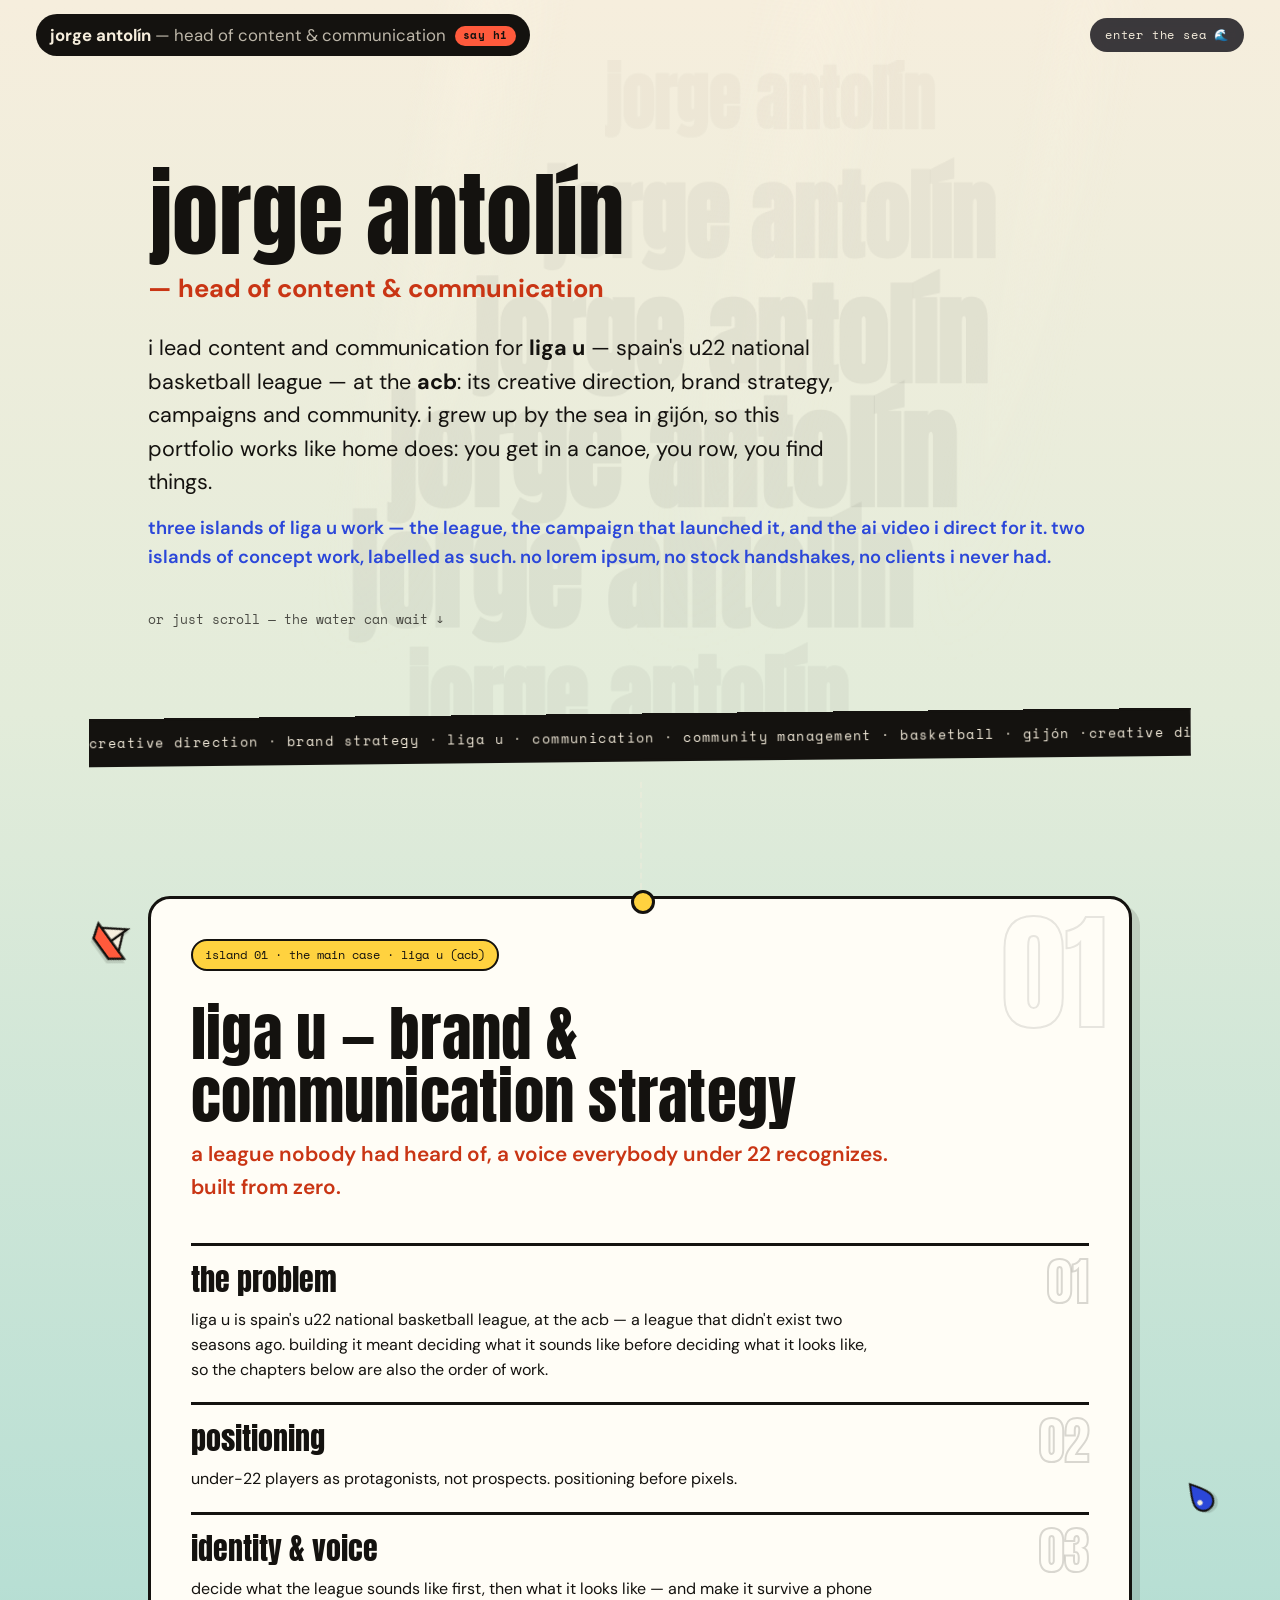
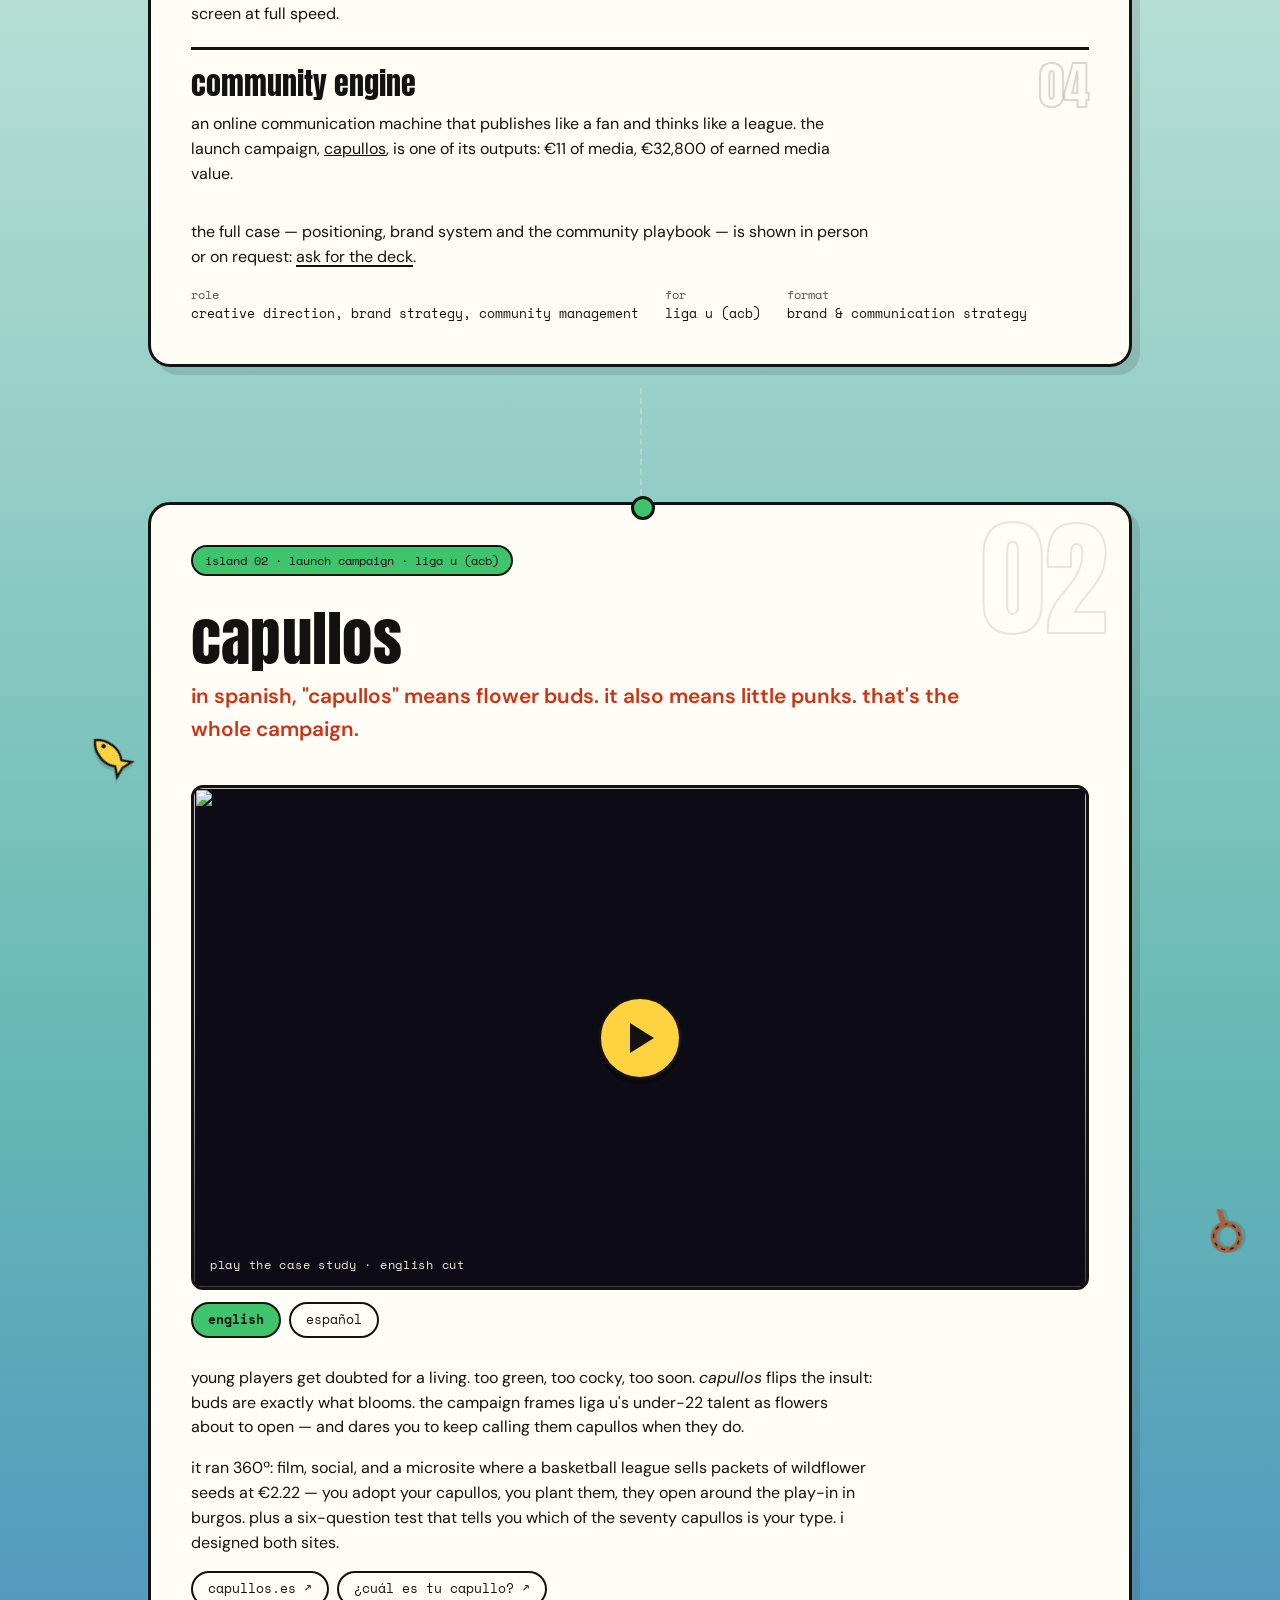
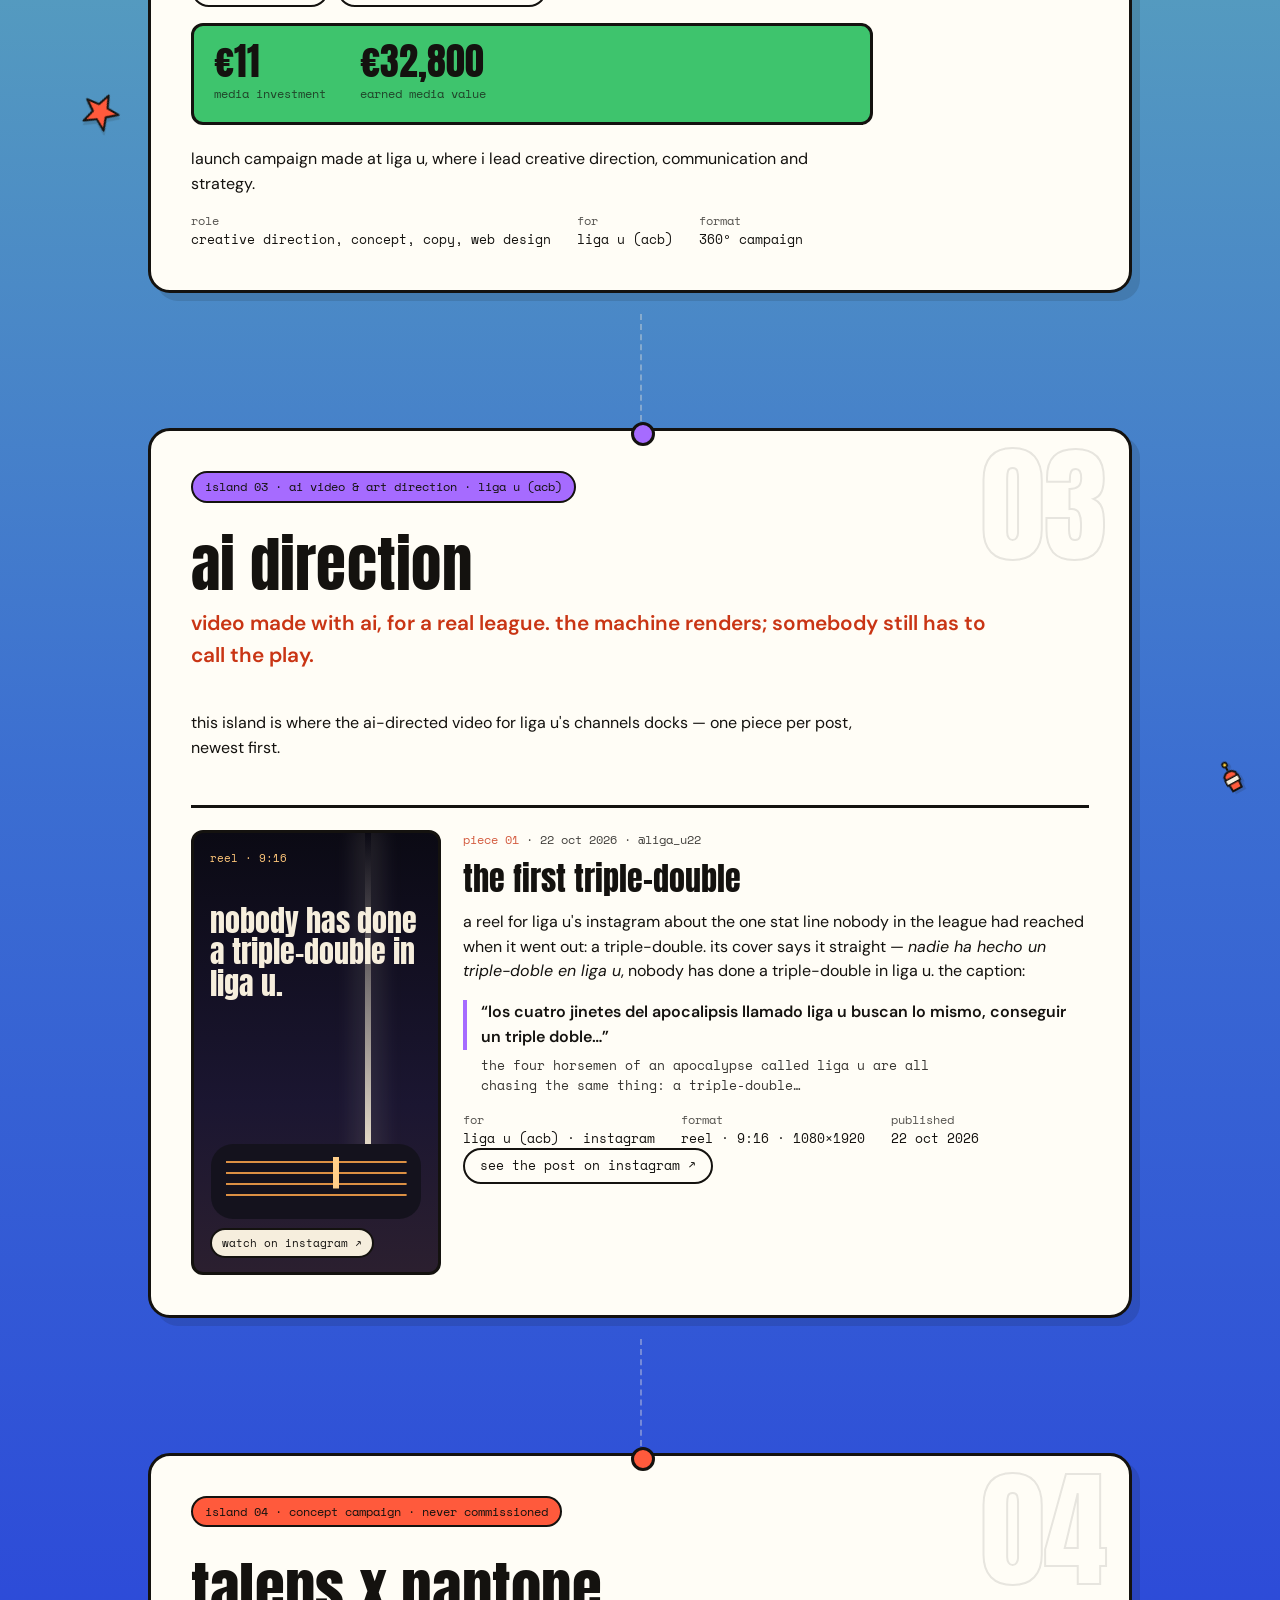
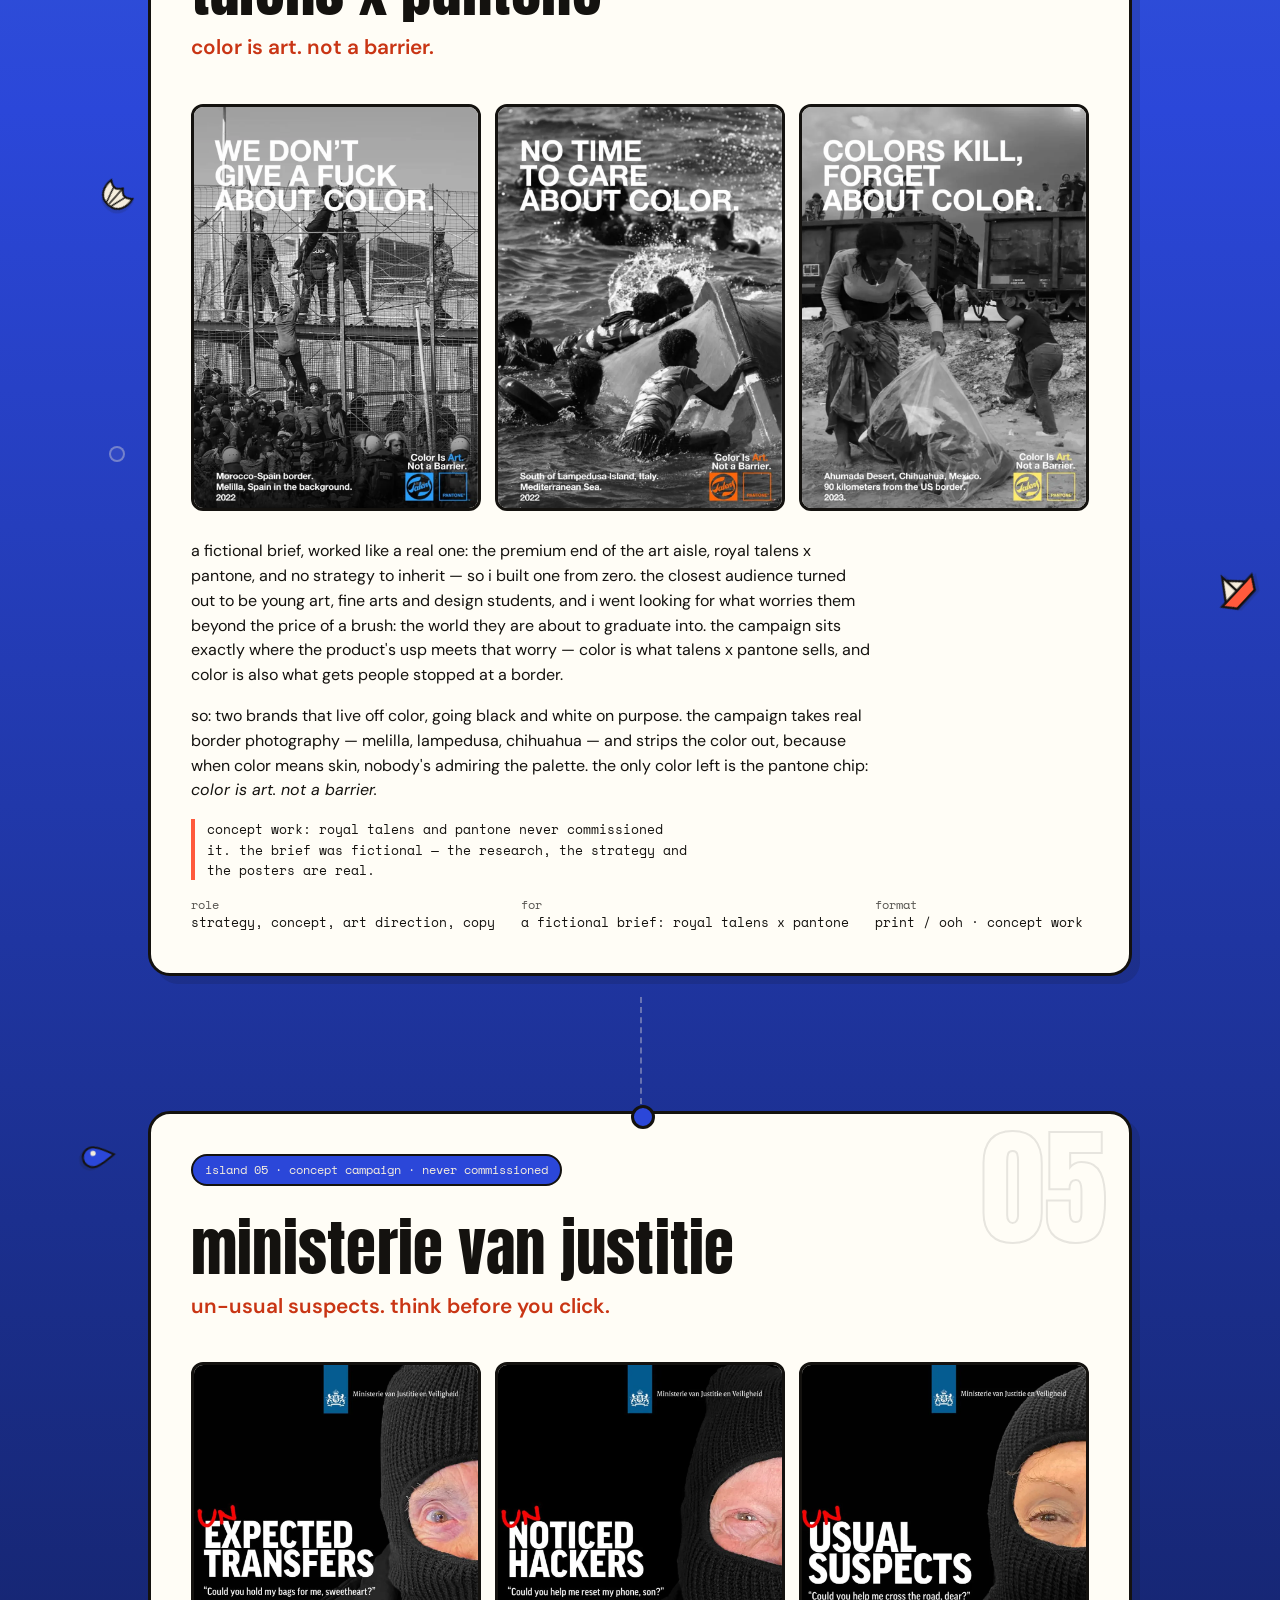
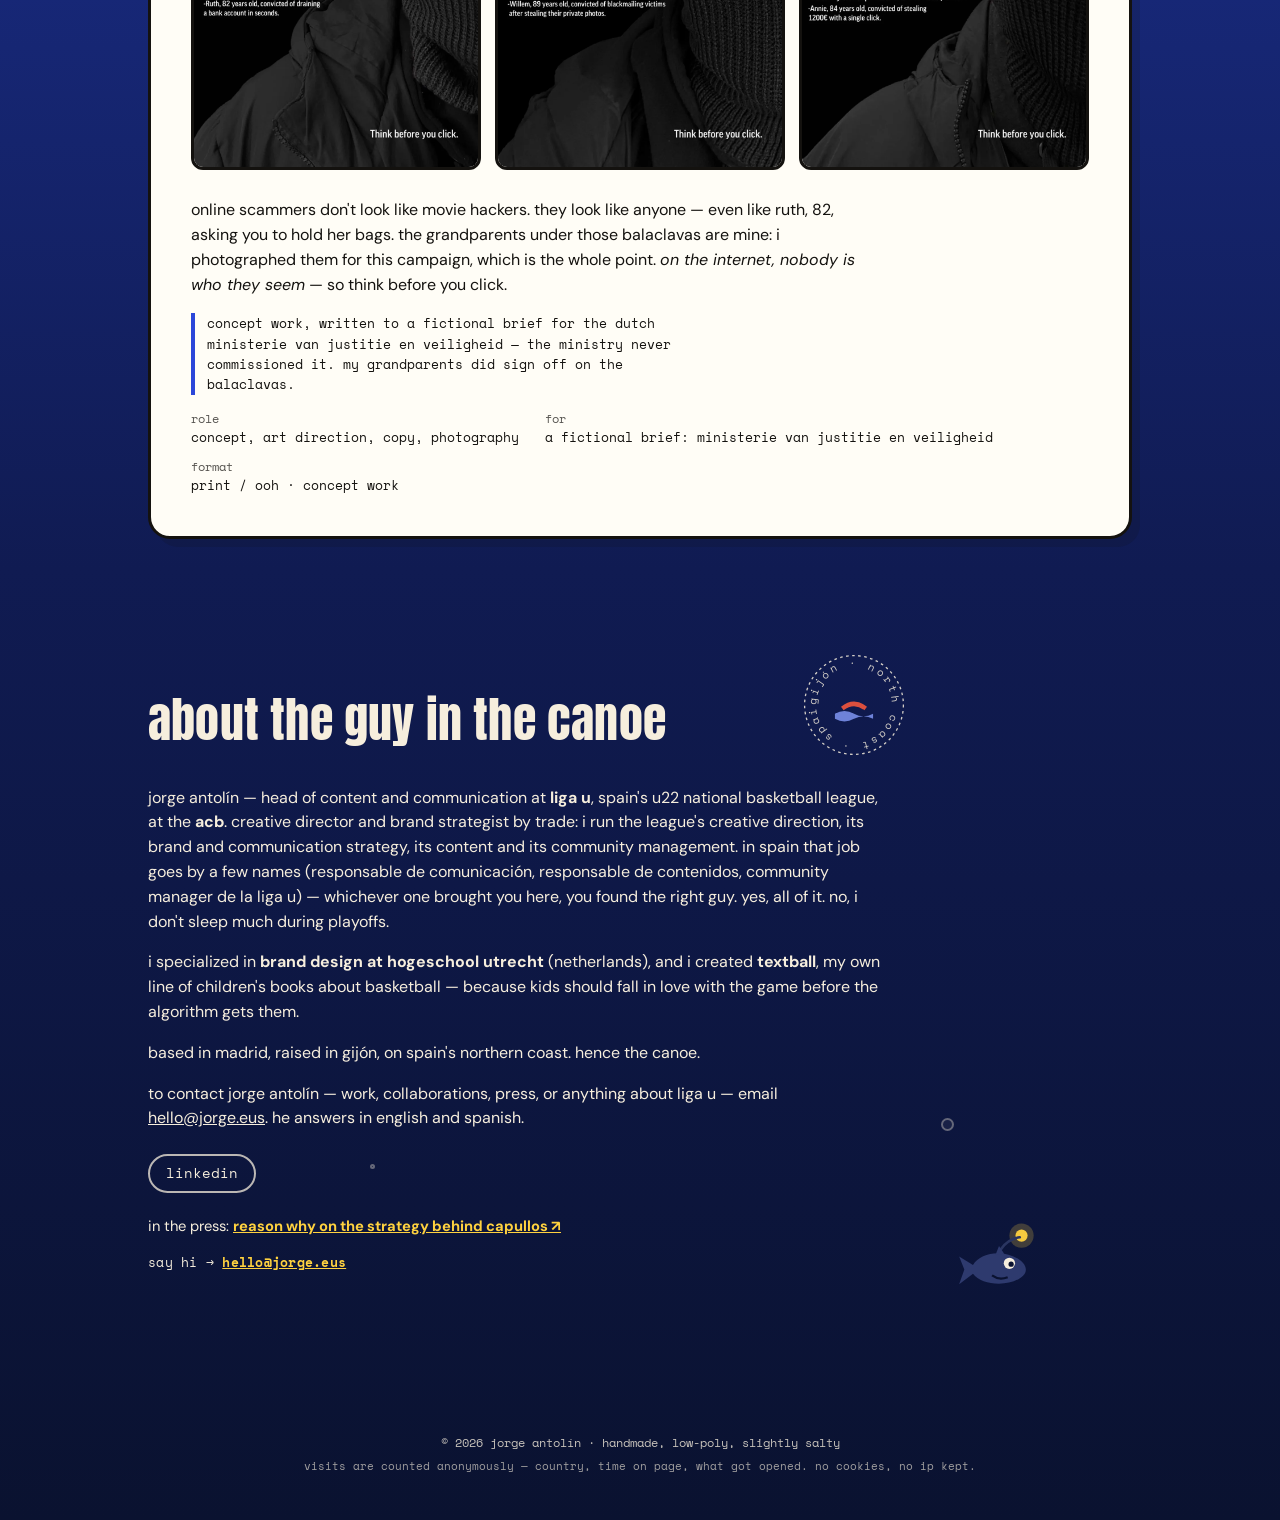
==== commit c2784cce: "v9.5: anonymous visit log (api/v → supabase) + private /stats logbook no cookies, no ip: coarse geo " ====
--- a/index.html
+++ b/index.html
@@ -42,7 +42,7 @@
   <link rel="preconnect" href="https://cdnjs.cloudflare.com" crossorigin>
   <link href="https://fonts.googleapis.com/css2?family=Anton&family=DM+Sans:wght@400;600;700&family=Space+Mono:wght@400;700&display=swap" rel="stylesheet">
 
-  <link rel="stylesheet" href="css/style.css?v=9.4">
+  <link rel="stylesheet" href="css/style.css?v=9.5">
 
   <!-- structured data -->
   <script type="application/ld+json">
@@ -563,6 +563,7 @@
 
   <footer>
     <p>© <span id="year">2026</span> jorge antolín · handmade, low-poly, slightly salty</p>
+    <p class="footer-privacy">visits are counted anonymously — country, time on page, what got opened. no cookies, no ip kept.</p>
   </footer>
 
   <noscript>
@@ -570,8 +571,9 @@
   </noscript>
 
   <!-- ?v= must match BUILD in js/main.js — bump both on every js/css deploy -->
-  <script src="js/config.js?v=9.4"></script>
-  <script src="js/main.js?v=9.4"></script>
-  <script src="js/dryland.js?v=9.4" defer></script>
+  <script src="js/config.js?v=9.5"></script>
+  <script src="js/main.js?v=9.5"></script>
+  <script src="js/dryland.js?v=9.5" defer></script>
+  <script src="js/track.js?v=9.5" defer></script>
 </body>
 </html>
--- a/css/style.css
+++ b/css/style.css
@@ -1137,6 +1137,7 @@
   font-size: .75rem;
   opacity: .65;
 }
+footer .footer-privacy { margin-top: .5em; font-size: .68rem; opacity: .8; }
 
 /* ---------- case overlay (3d mode) ----------
    v8.2.2 · ios paint hardening. jorge's iphone showed the open case IN
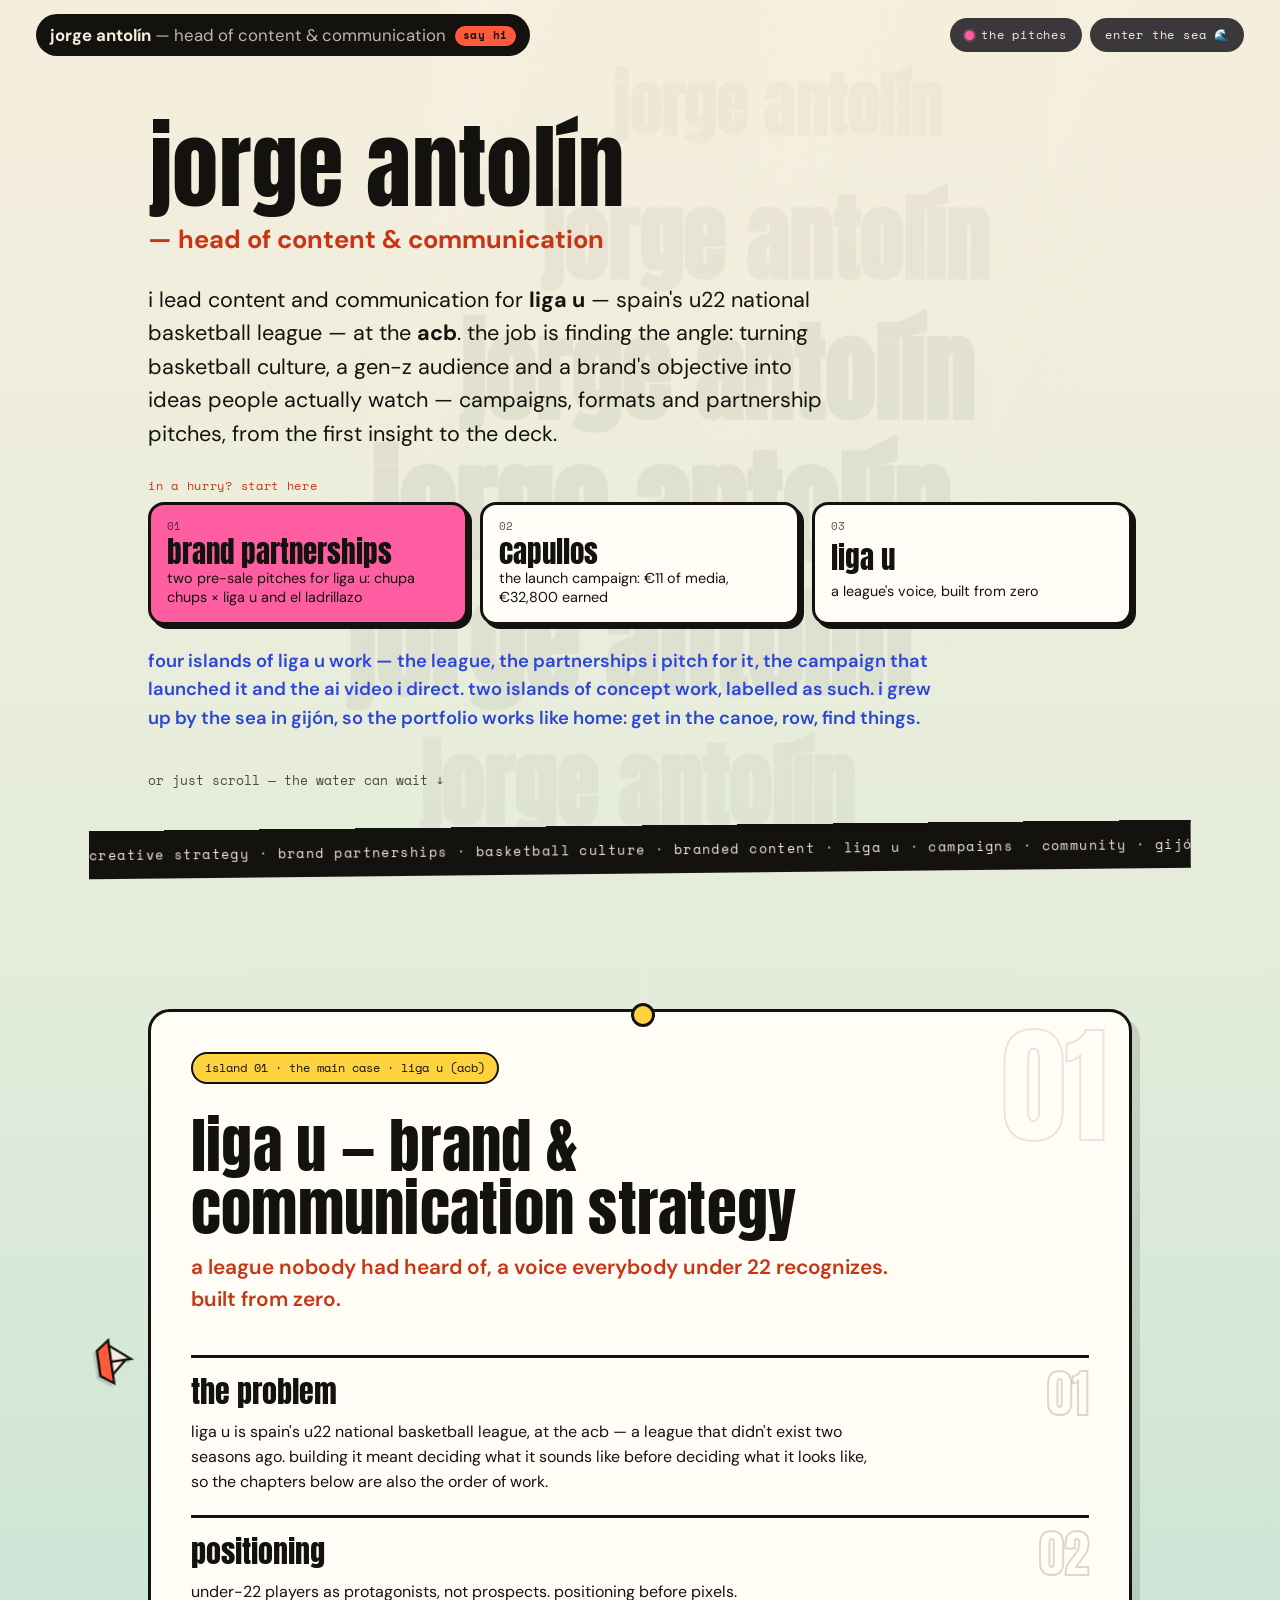
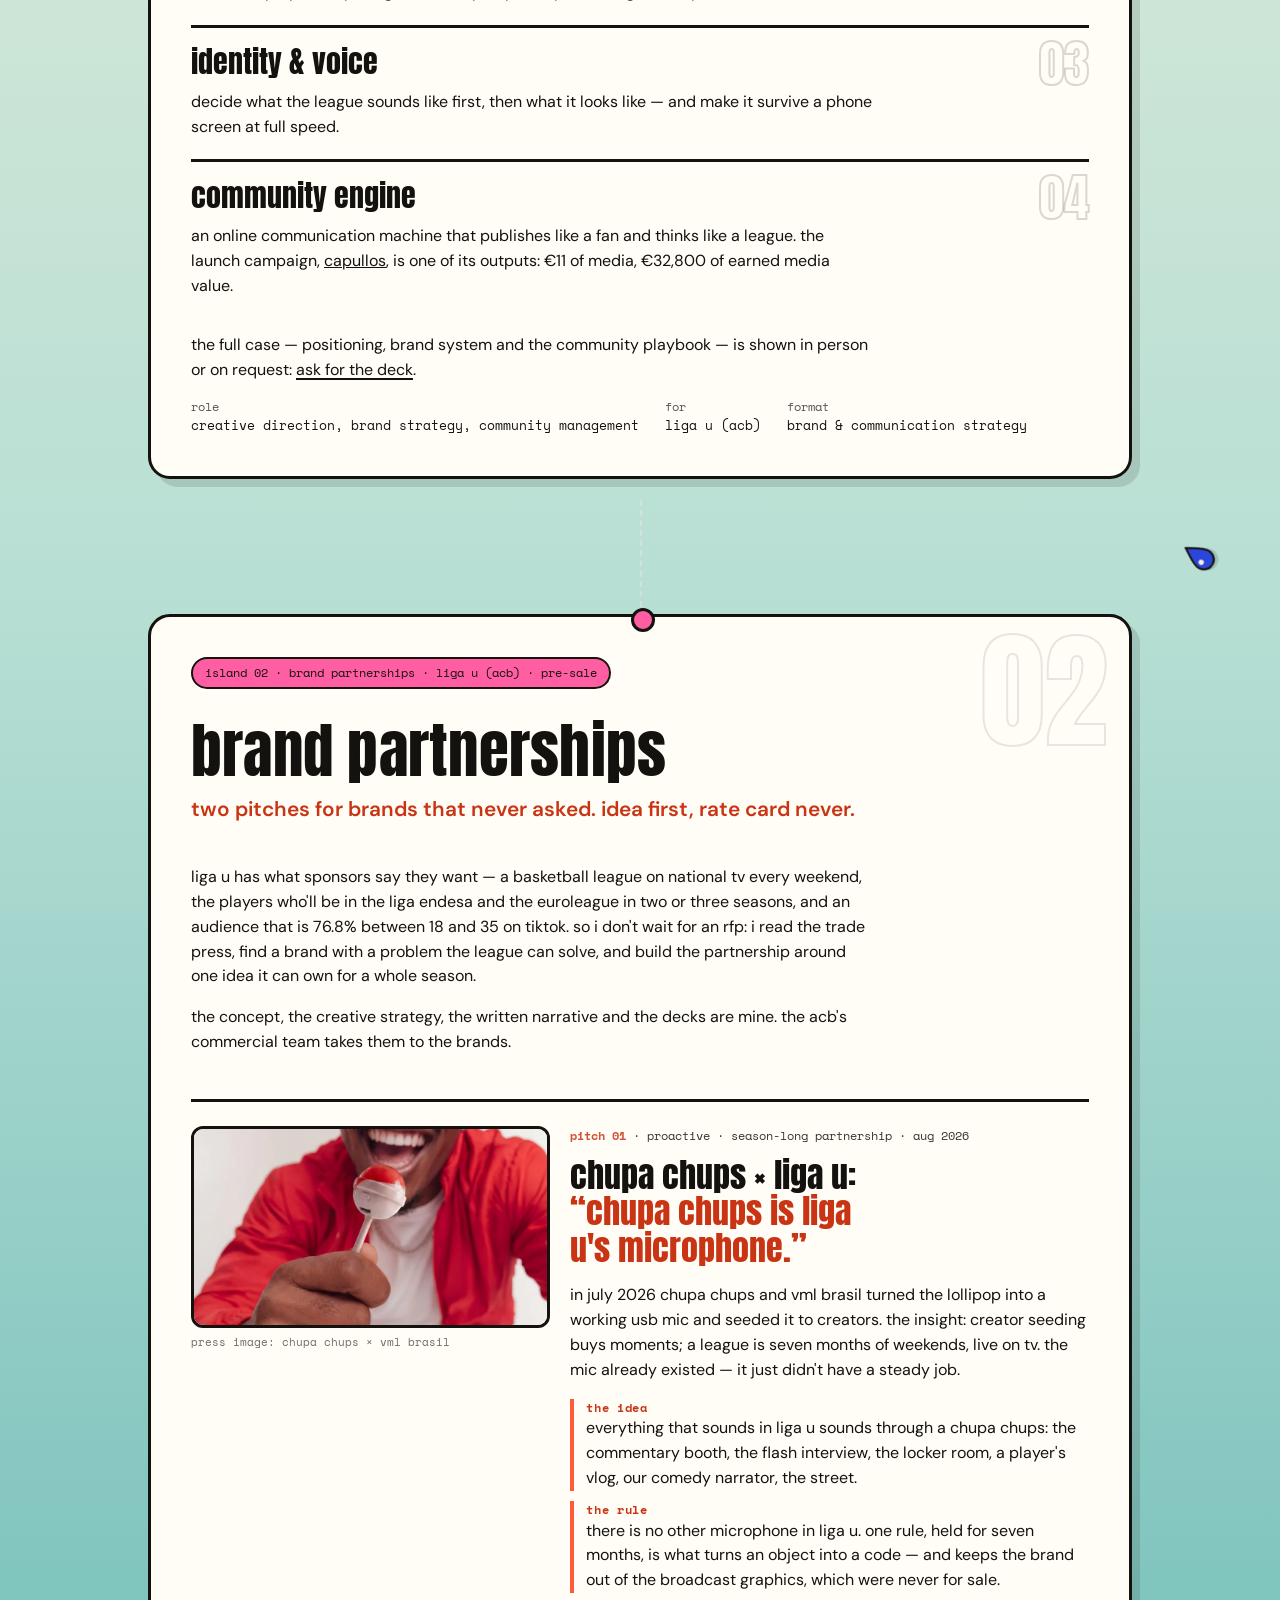
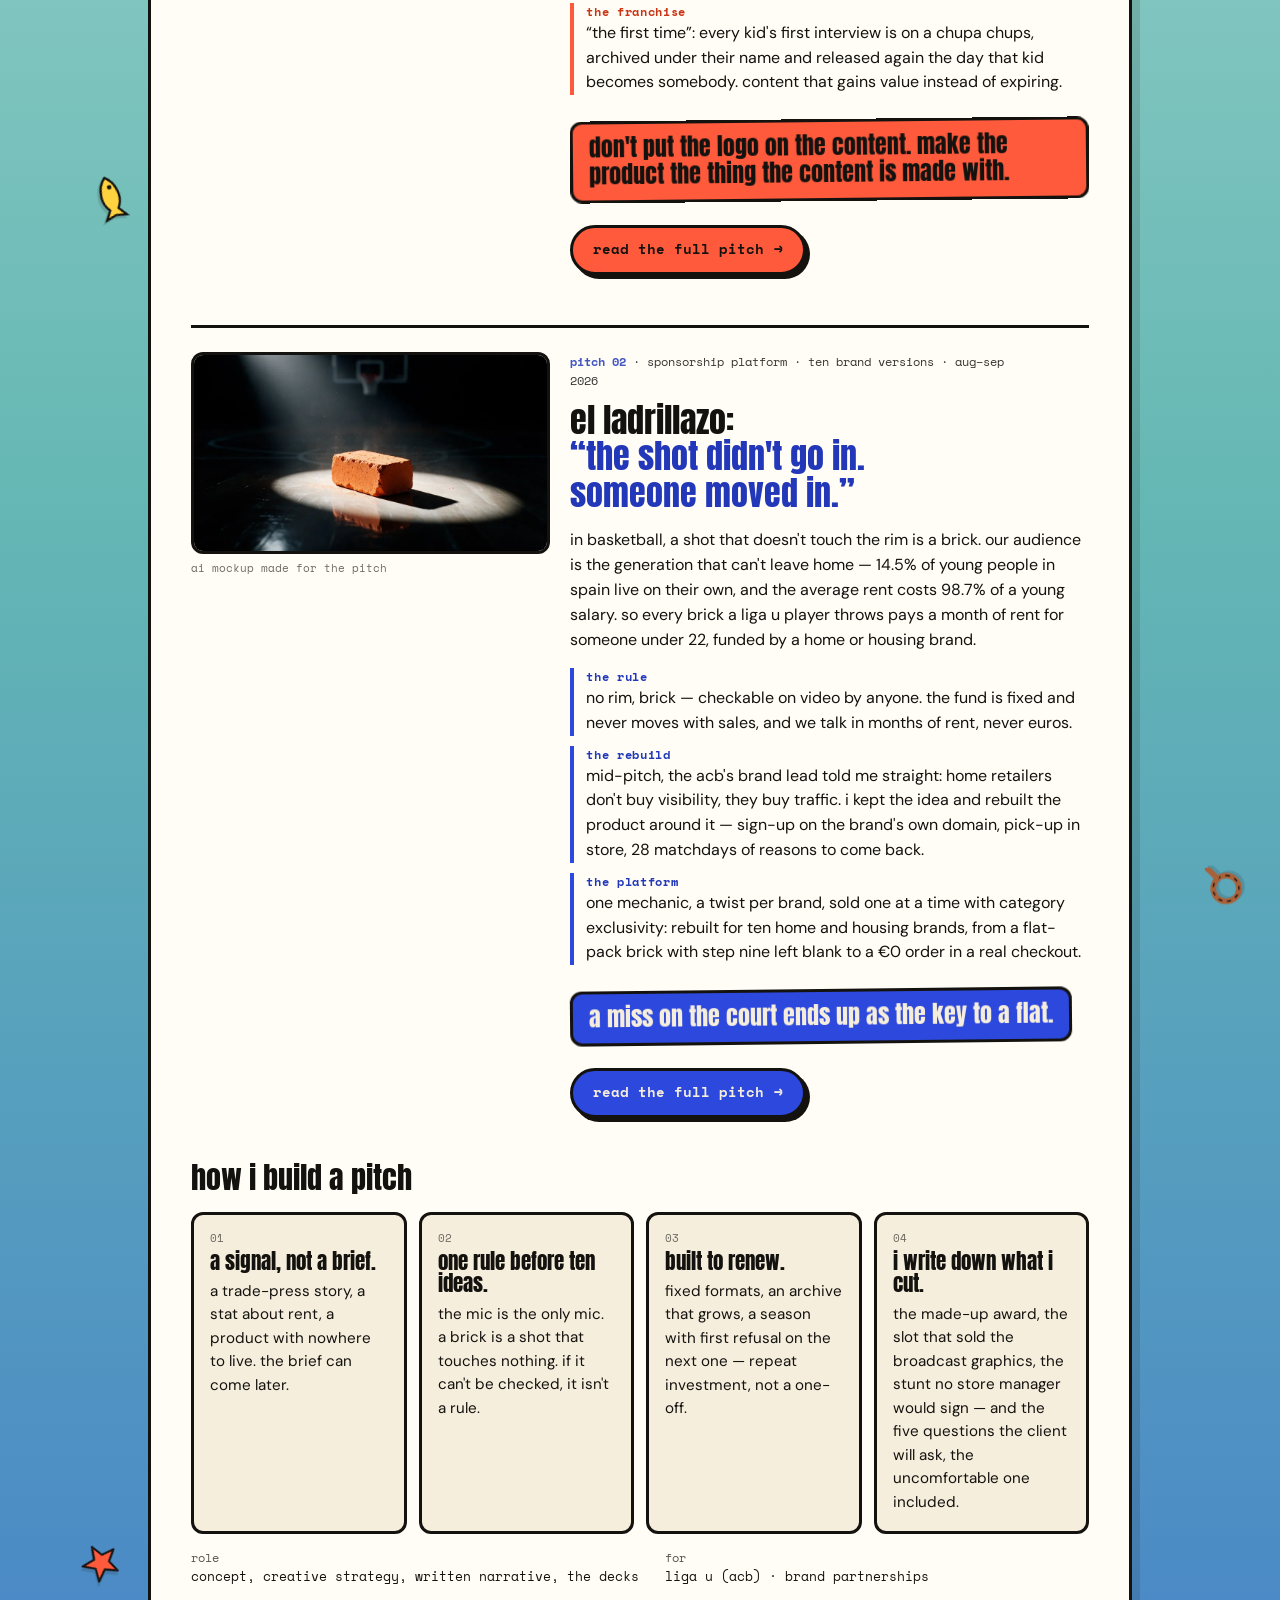
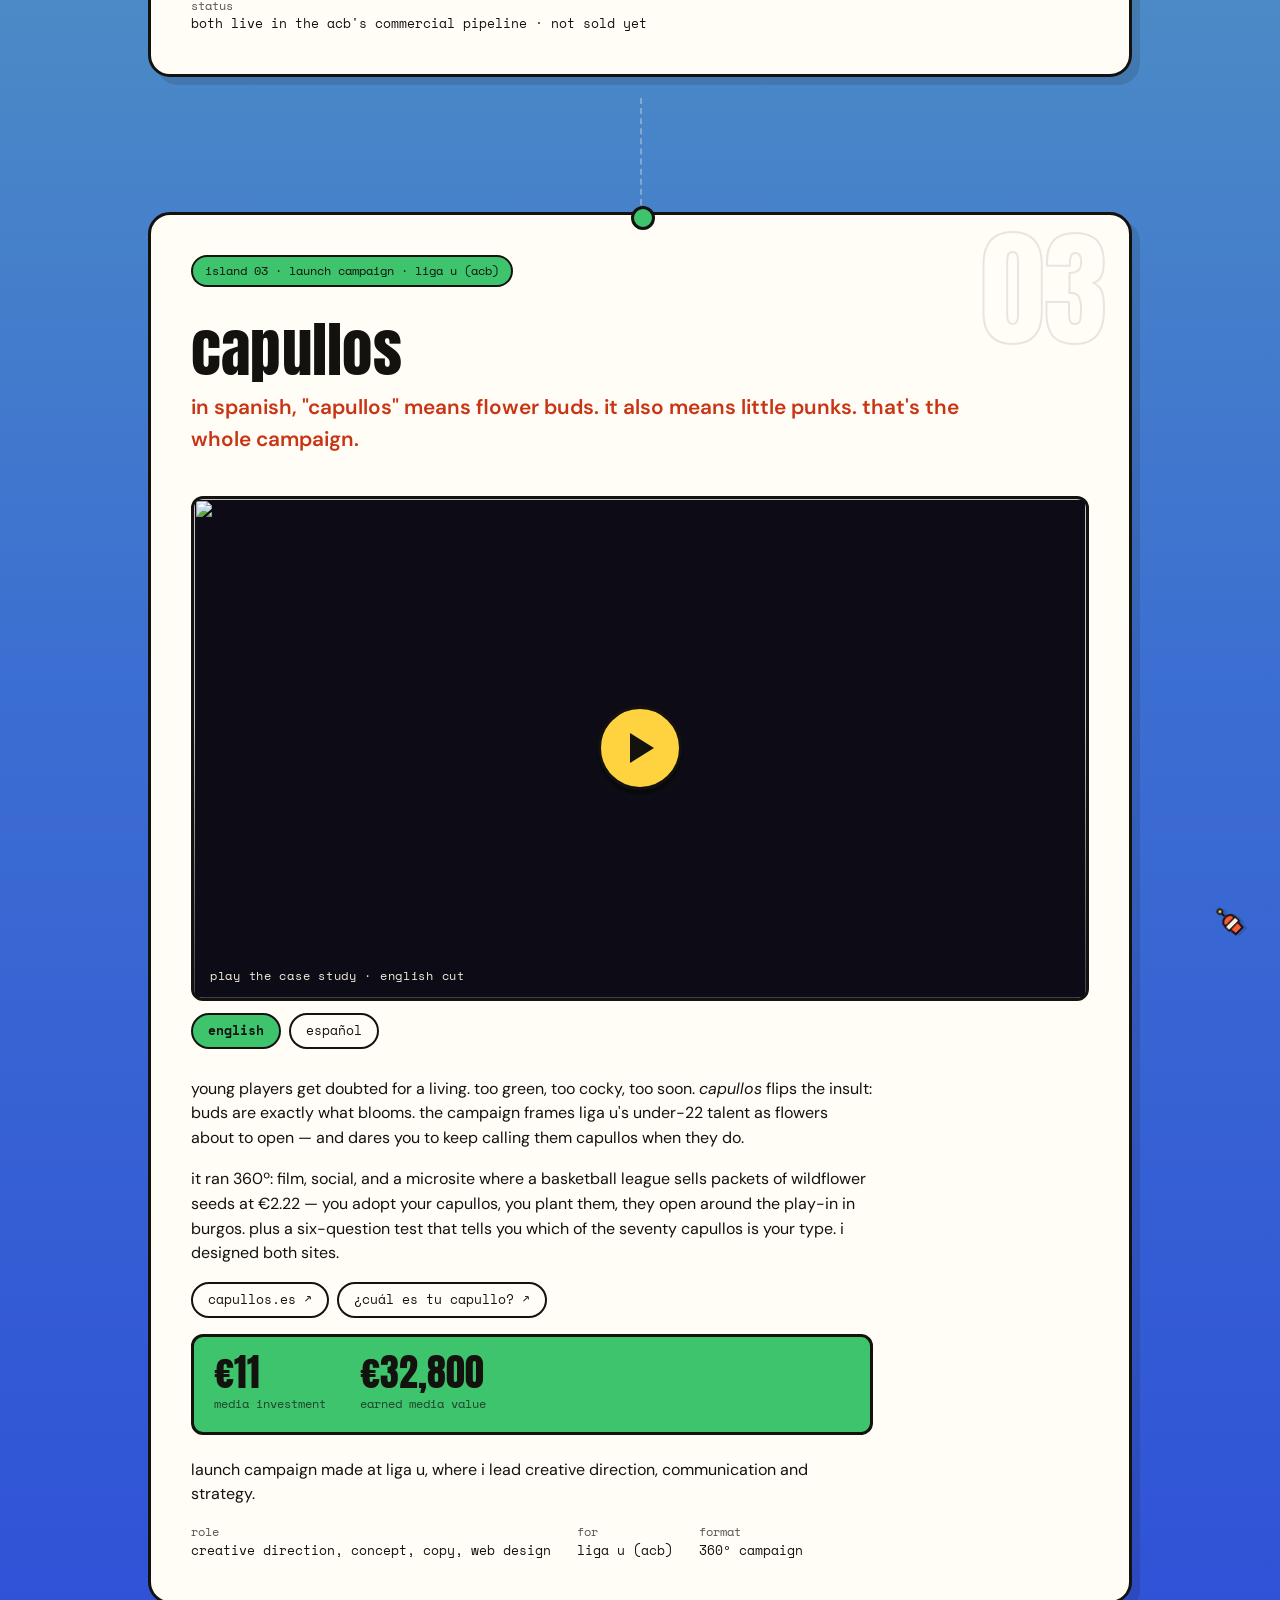
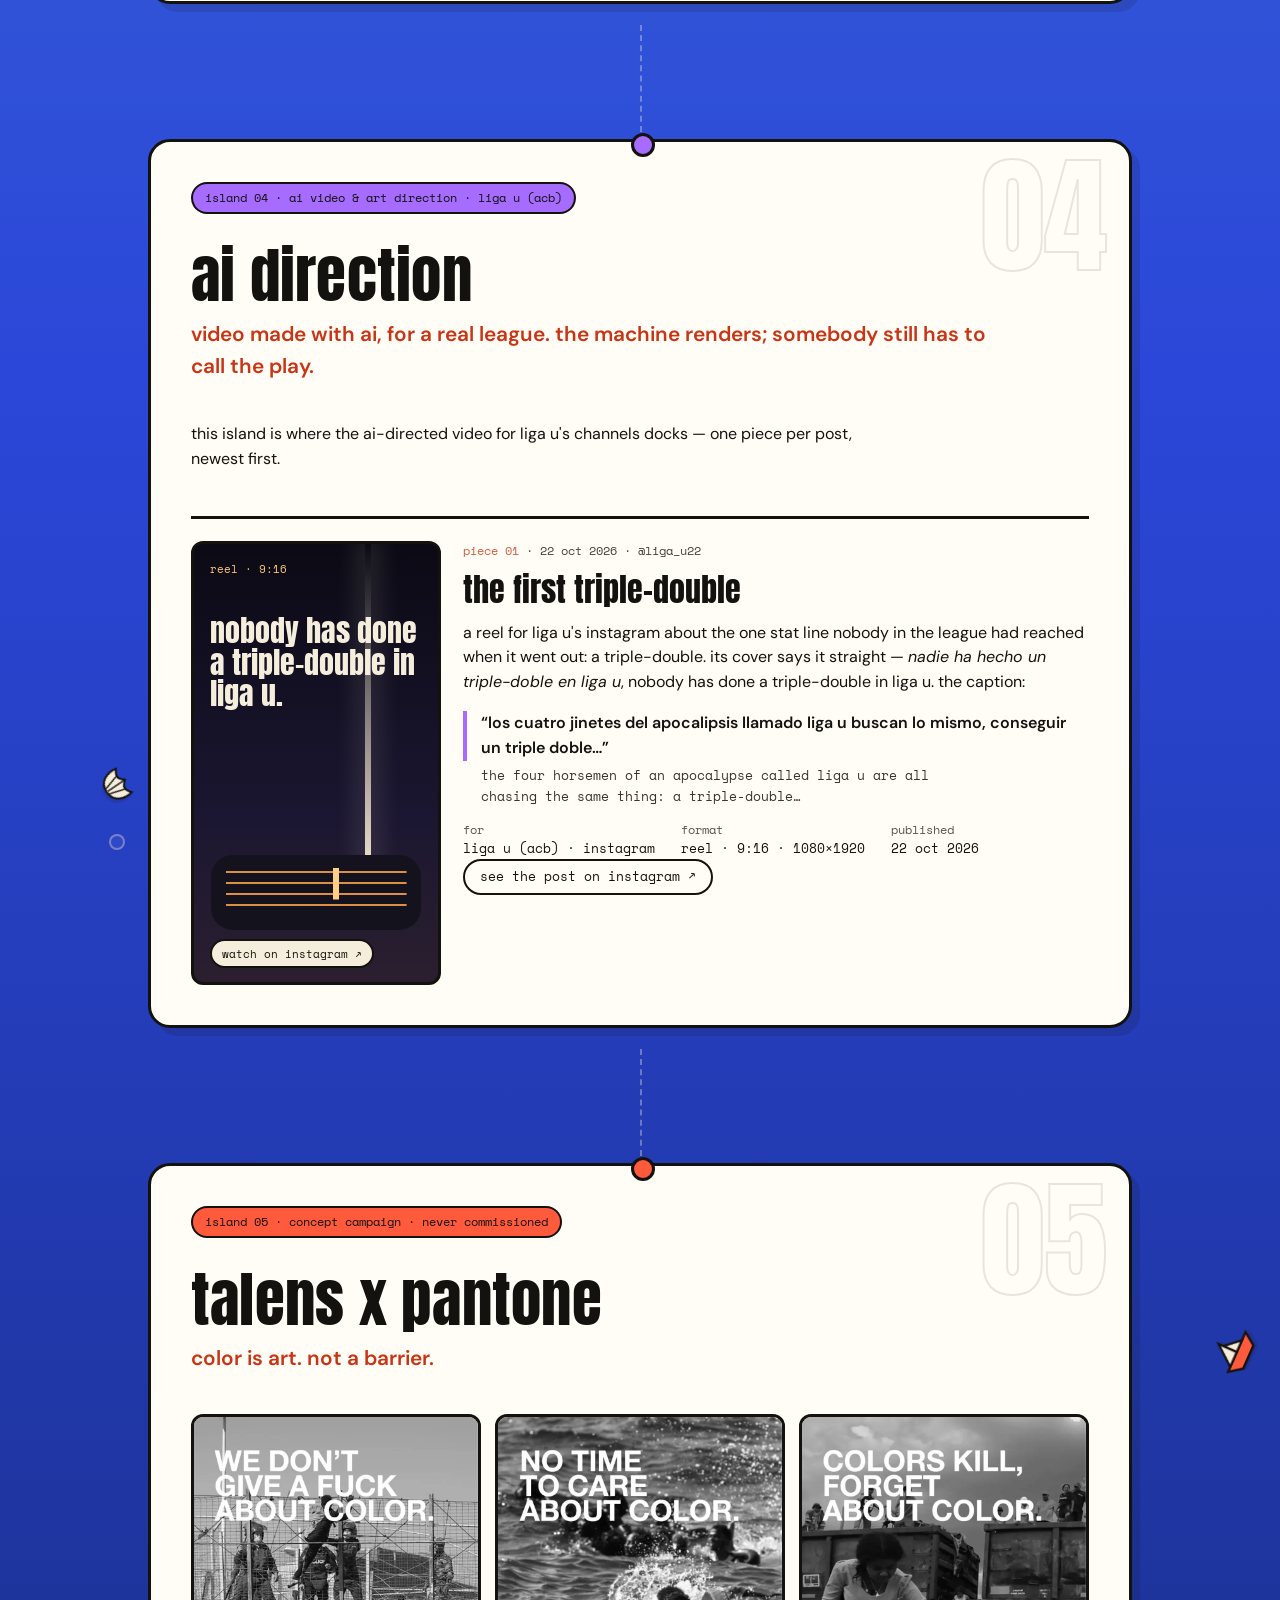
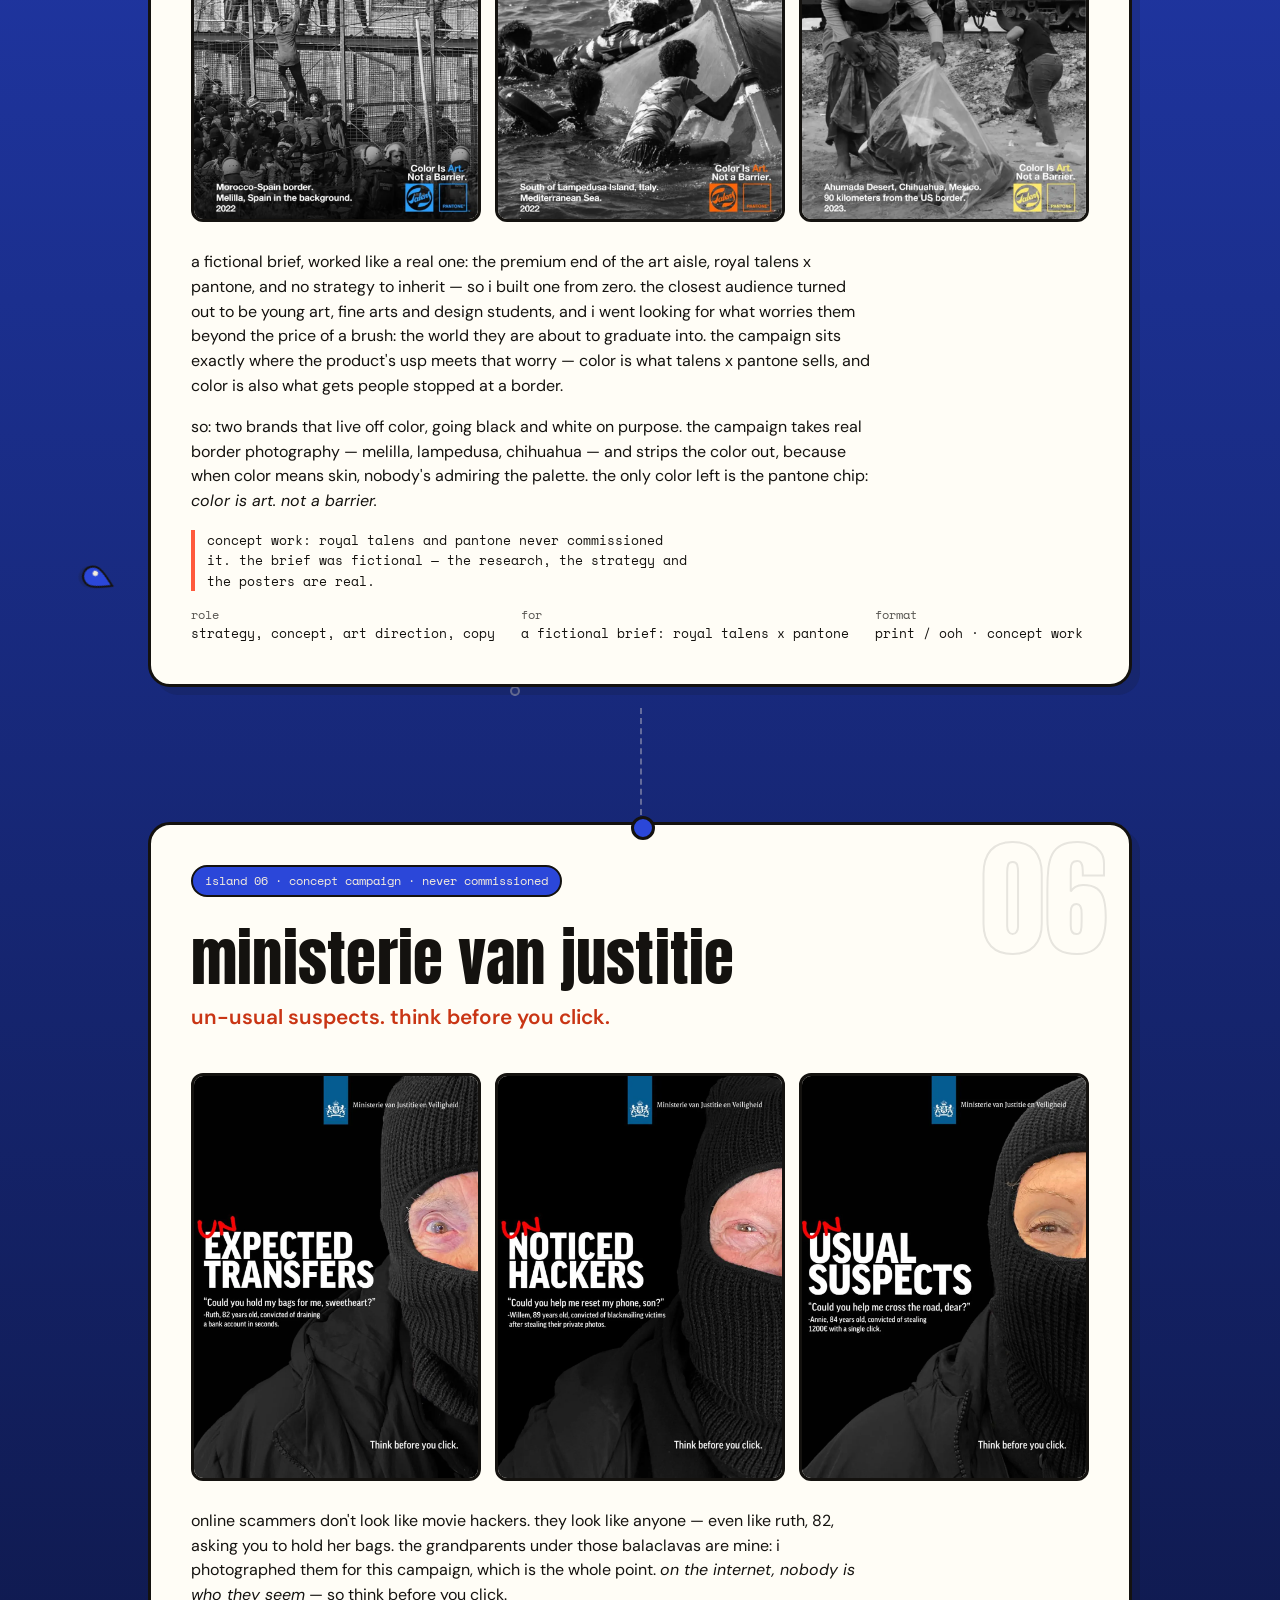
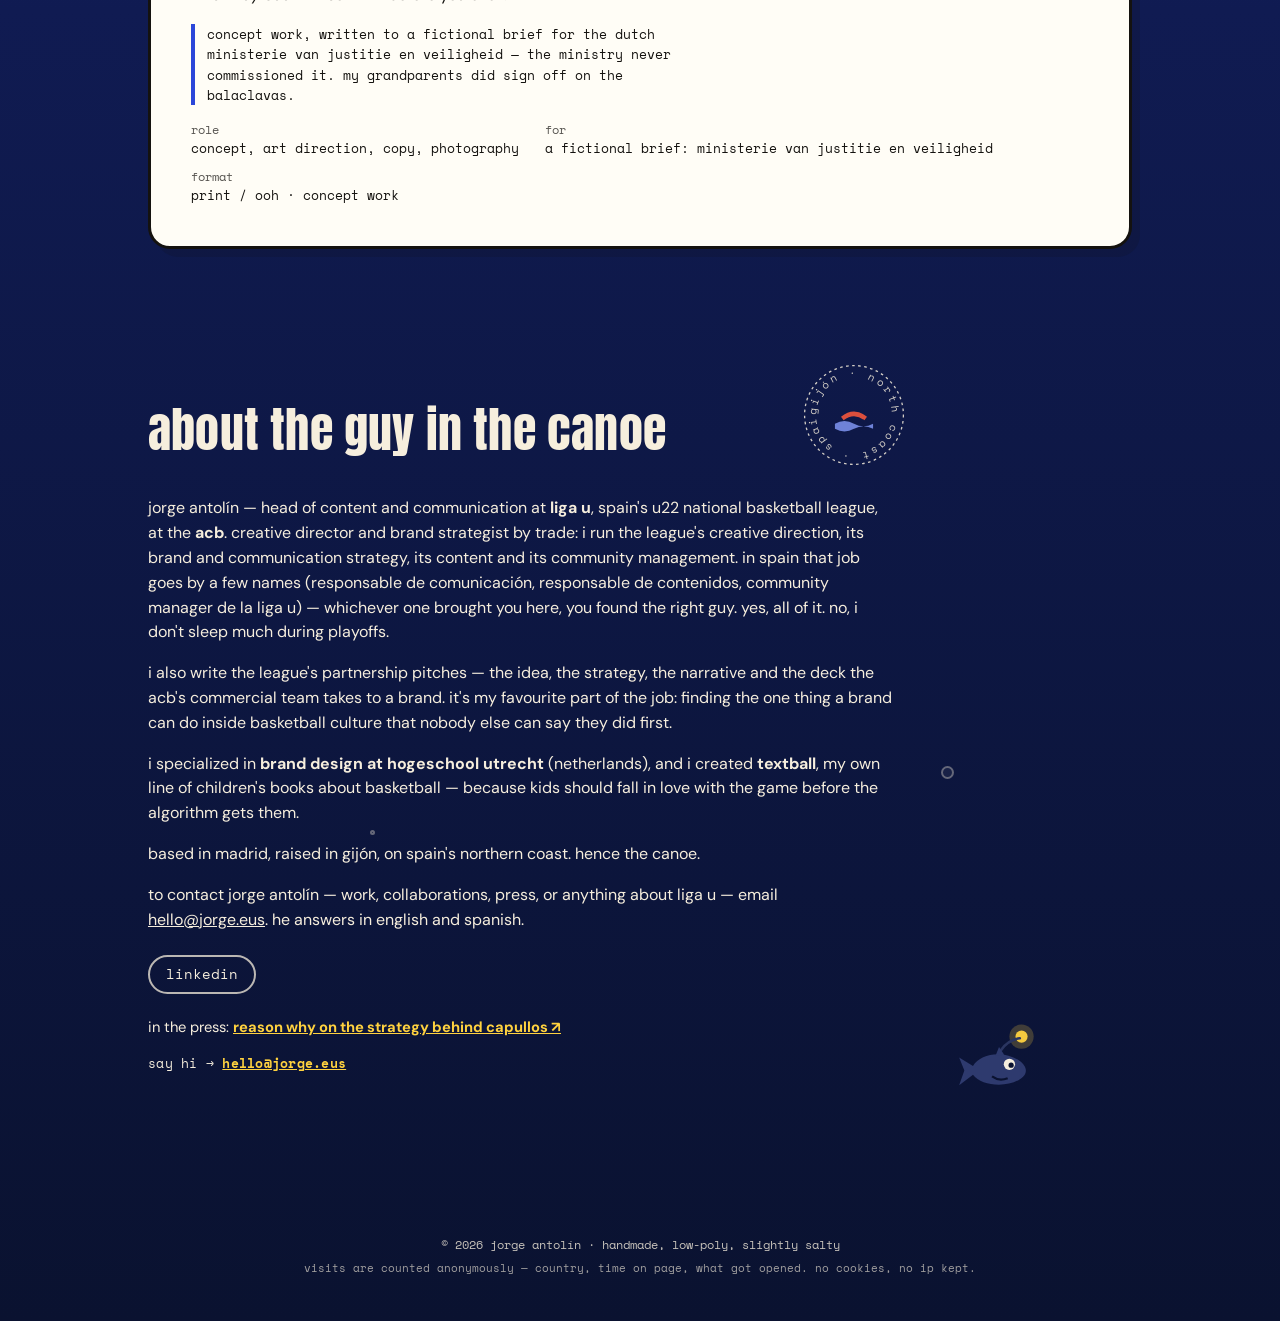
==== commit 93ecc163: "v10: brand partnerships — island 02, two native pitch pages, recruiter shortcuts - island 02 in the " ====
--- a/index.html
+++ b/index.html
@@ -4,7 +4,7 @@
   <meta charset="UTF-8">
   <meta name="viewport" content="width=device-width, initial-scale=1.0, viewport-fit=cover">
   <title>jorge antolín — head of content & communication | liga u, acb</title>
-  <meta name="description" content="jorge antolín leads content and communication for liga u, spain's u22 basketball league, at the acb: creative direction, brand strategy, campaigns like capullos, and community.">
+  <meta name="description" content="jorge antolín leads content and communication for liga u, spain's u22 basketball league, at the acb: creative direction, brand strategy, brand partnership pitches, campaigns like capullos, and community.">
   <meta name="author" content="jorge antolín">
   <meta name="color-scheme" content="light">
   <meta name="format-detection" content="telephone=no">
@@ -13,7 +13,7 @@
   <!-- open graph -->
   <meta property="og:type" content="website">
   <meta property="og:title" content="jorge antolín — head of content & communication">
-  <meta property="og:description" content="creative direction, brand strategy and communication for liga u at the acb. a portfolio you row through: grab a canoe, dock at the liga u work.">
+  <meta property="og:description" content="creative strategy, brand partnerships and communication for liga u at the acb. a portfolio you row through: grab a canoe, dock at the liga u work.">
   <meta property="og:site_name" content="jorge antolín">
   <meta property="og:url" content="https://jorge.eus/">
   <meta property="og:image" content="https://jorge.eus/assets/og-v2.jpg">
@@ -42,7 +42,7 @@
   <link rel="preconnect" href="https://cdnjs.cloudflare.com" crossorigin>
   <link href="https://fonts.googleapis.com/css2?family=Anton&family=DM+Sans:wght@400;600;700&family=Space+Mono:wght@400;700&display=swap" rel="stylesheet">
 
-  <link rel="stylesheet" href="css/style.css?v=9.5">
+  <link rel="stylesheet" href="css/style.css?v=10.0">
 
   <!-- structured data -->
   <script type="application/ld+json">
@@ -66,7 +66,7 @@
         "inLanguage": "en",
         "isPartOf": { "@id": "https://jorge.eus/#website" },
         "mainEntity": { "@id": "https://jorge.eus/#jorge" },
-        "dateModified": "2026-10-26"
+        "dateModified": "2026-11-08"
       },
       {
         "@type": "SportsOrganization",
@@ -115,7 +115,7 @@
         ],
         "homeLocation": { "@type": "Place", "name": "Madrid, Spain" },
         "knowsLanguage": ["es", "en"],
-        "knowsAbout": ["creative direction", "brand strategy", "brand design", "communication strategy", "content strategy", "community management", "sports marketing", "basketball marketing", "campaign concepting", "ai video direction"],
+        "knowsAbout": ["creative direction", "creative strategy", "brand partnerships", "sponsorship strategy", "branded content", "brand strategy", "brand design", "communication strategy", "content strategy", "community management", "sports marketing", "basketball marketing", "campaign concepting", "ai video direction"],
         "email": "mailto:hello@jorge.eus",
         "contactPoint": {
           "@type": "ContactPoint",
@@ -143,6 +143,14 @@
         "creator": { "@id": "https://jorge.eus/#jorge" },
         "about": "brand strategy, branding and online communication strategy for liga u, led by jorge antolín as creative director.",
         "url": "https://jorge.eus/#liga-u-strategy"
+      },
+      {
+        "@type": "CreativeWork",
+        "name": "brand partnerships — partnership pitches for liga u",
+        "creator": { "@id": "https://jorge.eus/#jorge" },
+        "about": "proactive brand partnership and sponsorship platform pitches for liga u, spain's u22 national basketball league, at the acb: concept, creative strategy, written narrative and decks by jorge antolín.",
+        "genre": "brand partnership pitch",
+        "url": "https://jorge.eus/#brand-partnerships"
       },
       {
         "@type": "CreativeWork",
@@ -261,12 +269,14 @@
         <p>drag anywhere to row · pinch to see the chart</p>
       </div>
       <p class="controls-alt">or tap an island on the compass — the captain rows for you</p>
+      <p class="controls-alt">in a hurry? <b>the pitches</b>, top right, skips the rowing</p>
     </div>
   </div>
 
   <header id="topbar">
     <a class="brand" href="#about">jorge antolín<span class="role"> — head of content & communication</span></a>
     <nav aria-label="view">
+      <a id="pitches-chip" class="chip btn pitches-chip" href="#brand-partnerships">the pitches</a>
       <button id="view-toggle" type="button" class="chip btn" data-mode="content" hidden>enter the sea <span aria-hidden="true">🌊</span></button>
     </nav>
   </header>
@@ -274,14 +284,22 @@
   <main id="content" tabindex="-1">
     <section id="top" class="hero">
       <h1>jorge antolín <span class="h1-role">— head of content & communication</span></h1>
-      <p class="lede">i lead content and communication for <strong>liga u</strong> — spain's u22 national basketball league — at the <strong>acb</strong>: its creative direction, brand strategy, campaigns and community. i grew up by the sea in gijón, so this portfolio works like home does: you get in a canoe, you row, you find things.</p>
-      <p class="lede-sub">three islands of liga u work — the league, the campaign that launched it, and the ai video i direct for it. two islands of concept work, labelled as such. no lorem ipsum, no stock handshakes, no clients i never had.</p>
+      <p class="lede">i lead content and communication for <strong>liga u</strong> — spain's u22 national basketball league — at the <strong>acb</strong>. the job is finding the angle: turning basketball culture, a gen-z audience and a brand's objective into ideas people actually watch — campaigns, formats and partnership pitches, from the first insight to the deck.</p>
+      <nav class="start-here" aria-label="start here">
+        <p class="start-k">in a hurry? start here</p>
+        <ol>
+          <li><a href="#brand-partnerships" data-start="brand-partnerships"><span class="sh-n">01</span><span class="sh-t">brand partnerships</span><span class="sh-d">two pre-sale pitches for liga u: chupa chups × liga u and el ladrillazo</span></a></li>
+          <li><a href="#capullos" data-start="capullos"><span class="sh-n">02</span><span class="sh-t">capullos</span><span class="sh-d">the launch campaign: €11 of media, €32,800 earned</span></a></li>
+          <li><a href="#liga-u-strategy" data-start="liga-u-strategy"><span class="sh-n">03</span><span class="sh-t">liga u</span><span class="sh-d">a league's voice, built from zero</span></a></li>
+        </ol>
+      </nav>
+      <p class="lede-sub">four islands of liga u work — the league, the partnerships i pitch for it, the campaign that launched it and the ai video i direct. two islands of concept work, labelled as such. i grew up by the sea in gijón, so the portfolio works like home: get in the canoe, row, find things.</p>
       <p class="scroll-hint" aria-hidden="true">or just scroll — the water can wait ↓</p>
     </section>
 
     <div class="marquee" aria-hidden="true">
       <div class="marquee-track">
-        <span>creative direction · brand strategy · liga u · communication · community management · basketball · gijón · </span><span>creative direction · brand strategy · liga u · communication · community management · basketball · gijón · </span>
+        <span>creative strategy · brand partnerships · basketball culture · branded content · liga u · campaigns · community · gijón · </span><span>creative strategy · brand partnerships · basketball culture · branded content · liga u · campaigns · community · gijón · </span>
       </div>
     </div>
 
@@ -373,10 +391,83 @@
       </div>
     </article>
 
-    <!-- island 2: capullos — the liga u launch campaign -->
-    <article id="capullos" class="case" aria-labelledby="h-capullos" data-island="capullos" data-num="02" style="--dot:#3ec46d">
+    <!-- island 2 (v10): brand partnerships — two pre-sale pitches jorge wrote
+         for liga u. each card is the short version; the full write-up of each
+         lives on its own page under /pitches/ (noindex: both proposals are
+         still live in the acb's commercial pipeline). README (g). -->
+    <article id="brand-partnerships" class="case" aria-labelledby="h-brand-partnerships" data-island="partnerships" data-num="02" style="--dot:#ff5fa2">
       <div class="case-head">
-        <span class="case-tag" style="--tag:#3ec46d">island 02 · launch campaign · liga u (acb)</span>
+        <span class="case-tag" style="--tag:#ff5fa2">island 02 · brand partnerships · liga u (acb) · pre-sale</span>
+        <h2 id="h-brand-partnerships">brand partnerships</h2>
+        <p class="case-claim">two pitches for brands that never asked. idea first, rate card never.</p>
+      </div>
+      <div class="case-body">
+        <div class="case-text">
+          <p>liga u has what sponsors say they want — a basketball league on national tv every weekend, the players who'll be in the liga endesa and the euroleague in two or three seasons, and an audience that is 76.8% between 18 and 35 on tiktok. so i don't wait for an rfp: i read the trade press, find a brand with a problem the league can solve, and build the partnership around one idea it can own for a whole season.</p>
+          <p>the concept, the creative strategy, the written narrative and the decks are mine. the acb's commercial team takes them to the brands.</p>
+        </div>
+
+        <div class="pitches">
+          <article class="pitch" aria-labelledby="h-pitch-cc" style="--pitch:#ff5a3c">
+            <a class="pitch-media" href="/pitches/chupa-chups-liga-u" tabindex="-1" aria-hidden="true">
+              <img src="assets/pitches/cc-hero-960.webp" alt="" width="960" height="540" loading="lazy" decoding="async">
+              <span class="pitch-credit">press image: chupa chups × vml brasil</span>
+            </a>
+            <div class="pitch-text">
+              <p class="pitch-kicker"><span>pitch 01</span> · proactive · season-long partnership · aug 2026</p>
+              <h3 id="h-pitch-cc">chupa chups × liga u: <span class="pitch-line">“chupa chups is liga u's microphone.”</span></h3>
+              <p>in july 2026 chupa chups and vml brasil turned the lollipop into a working usb mic and seeded it to creators. the insight: creator seeding buys moments; a league is seven months of weekends, live on tv. the mic already existed — it just didn't have a steady job.</p>
+              <ul class="pitch-points">
+                <li><b>the idea</b> everything that sounds in liga u sounds through a chupa chups: the commentary booth, the flash interview, the locker room, a player's vlog, our comedy narrator, the street.</li>
+                <li><b>the rule</b> there is no other microphone in liga u. one rule, held for seven months, is what turns an object into a code — and keeps the brand out of the broadcast graphics, which were never for sale.</li>
+                <li><b>the franchise</b> “the first time”: every kid's first interview is on a chupa chups, archived under their name and released again the day that kid becomes somebody. content that gains value instead of expiring.</li>
+              </ul>
+              <p class="pitch-move">don't put the logo on the content. make the product the thing the content is made with.</p>
+              <p class="pitch-cta-row"><a class="pitch-cta" href="/pitches/chupa-chups-liga-u">read the full pitch <span aria-hidden="true">→</span></a></p>
+            </div>
+          </article>
+
+          <article class="pitch" aria-labelledby="h-pitch-lz" style="--pitch:#2d48dc">
+            <a class="pitch-media" href="/pitches/el-ladrillazo" tabindex="-1" aria-hidden="true">
+              <img src="assets/pitches/lz-hero-960.webp" alt="" width="960" height="540" loading="lazy" decoding="async">
+              <span class="pitch-credit">ai mockup made for the pitch</span>
+            </a>
+            <div class="pitch-text">
+              <p class="pitch-kicker"><span>pitch 02</span> · sponsorship platform · ten brand versions · aug–sep 2026</p>
+              <h3 id="h-pitch-lz">el ladrillazo: <span class="pitch-line">“the shot didn't go in. someone moved in.”</span></h3>
+              <p>in basketball, a shot that doesn't touch the rim is a brick. our audience is the generation that can't leave home — 14.5% of young people in spain live on their own, and the average rent costs 98.7% of a young salary. so every brick a liga u player throws pays a month of rent for someone under 22, funded by a home or housing brand.</p>
+              <ul class="pitch-points">
+                <li><b>the rule</b> no rim, brick — checkable on video by anyone. the fund is fixed and never moves with sales, and we talk in months of rent, never euros.</li>
+                <li><b>the rebuild</b> mid-pitch, the acb's brand lead told me straight: home retailers don't buy visibility, they buy traffic. i kept the idea and rebuilt the product around it — sign-up on the brand's own domain, pick-up in store, 28 matchdays of reasons to come back.</li>
+                <li><b>the platform</b> one mechanic, a twist per brand, sold one at a time with category exclusivity: rebuilt for ten home and housing brands, from a flat-pack brick with step nine left blank to a €0 order in a real checkout.</li>
+              </ul>
+              <p class="pitch-move">a miss on the court ends up as the key to a flat.</p>
+              <p class="pitch-cta-row"><a class="pitch-cta" href="/pitches/el-ladrillazo">read the full pitch <span aria-hidden="true">→</span></a></p>
+            </div>
+          </article>
+        </div>
+
+        <div class="case-text">
+          <h3 class="pitch-method-h">how i build a pitch</h3>
+          <ol class="pitch-method">
+            <li><b>a signal, not a brief.</b> a trade-press story, a stat about rent, a product with nowhere to live. the brief can come later.</li>
+            <li><b>one rule before ten ideas.</b> the mic is the only mic. a brick is a shot that touches nothing. if it can't be checked, it isn't a rule.</li>
+            <li><b>built to renew.</b> fixed formats, an archive that grows, a season with first refusal on the next one — repeat investment, not a one-off.</li>
+            <li><b>i write down what i cut.</b> the made-up award, the slot that sold the broadcast graphics, the stunt no store manager would sign — and the five questions the client will ask, the uncomfortable one included.</li>
+          </ol>
+          <ul class="case-meta">
+            <li><span>role</span>concept, creative strategy, written narrative, the decks</li>
+            <li><span>for</span>liga u (acb) · brand partnerships</li>
+            <li><span>status</span>both live in the acb's commercial pipeline · not sold yet</li>
+          </ul>
+        </div>
+      </div>
+    </article>
+
+    <!-- island 3: capullos — the liga u launch campaign -->
+    <article id="capullos" class="case" aria-labelledby="h-capullos" data-island="capullos" data-num="03" style="--dot:#3ec46d">
+      <div class="case-head">
+        <span class="case-tag" style="--tag:#3ec46d">island 03 · launch campaign · liga u (acb)</span>
         <h2 id="h-capullos">capullos</h2>
         <p class="case-claim">in spanish, "capullos" means flower buds. it also means little punks. that's the whole campaign.</p>
       </div>
@@ -408,15 +499,15 @@
       </div>
     </article>
 
-    <!-- island 3: ai direction — the ai video jorge directs for liga u.
+    <!-- island 4: ai direction — the ai video jorge directs for liga u.
          built to hold many pieces over time: one <article class="ai-piece">
          per piece inside .ai-pieces, newest first. public copy is only what
          the post itself proves (what it is, for whom, its caption, its
          format); the master, process, numbers, credits and permissions are
          <template class="case-draft"> holes (?draft=1). see README (e). -->
-    <article id="ai-direction" class="case" aria-labelledby="h-ai-direction" data-island="ai" data-num="03" style="--dot:#a66bff">
+    <article id="ai-direction" class="case" aria-labelledby="h-ai-direction" data-island="ai" data-num="04" style="--dot:#a66bff">
       <div class="case-head">
-        <span class="case-tag" style="--tag:#a66bff">island 03 · ai video &amp; art direction · liga u (acb)</span>
+        <span class="case-tag" style="--tag:#a66bff">island 04 · ai video &amp; art direction · liga u (acb)</span>
         <h2 id="h-ai-direction">ai direction</h2>
         <p class="case-claim">video made with ai, for a real league. the machine renders; somebody still has to call the play.</p>
       </div>
@@ -484,10 +575,10 @@
       </div>
     </article>
 
-    <!-- island 4: talens x pantone -->
-    <article id="talens-pantone" class="case" aria-labelledby="h-talens-pantone" data-island="talens" data-num="04" style="--dot:#ff5a3c">
+    <!-- island 5: talens x pantone -->
+    <article id="talens-pantone" class="case" aria-labelledby="h-talens-pantone" data-island="talens" data-num="05" style="--dot:#ff5a3c">
       <div class="case-head">
-        <span class="case-tag" style="--tag:#ff5a3c">island 04 · concept campaign · never commissioned</span>
+        <span class="case-tag" style="--tag:#ff5a3c">island 05 · concept campaign · never commissioned</span>
         <h2 id="h-talens-pantone">talens x pantone</h2>
         <p class="case-claim">color is art. not a barrier.</p>
       </div>
@@ -510,10 +601,10 @@
       </div>
     </article>
 
-    <!-- island 5: ministerie van justitie -->
-    <article id="ministerie" class="case" aria-labelledby="h-ministerie" data-island="ministerie" data-num="05" style="--dot:#2b47d9">
+    <!-- island 6: ministerie van justitie -->
+    <article id="ministerie" class="case" aria-labelledby="h-ministerie" data-island="ministerie" data-num="06" style="--dot:#2b47d9">
       <div class="case-head">
-        <span class="case-tag" style="--tag:#2b47d9; color:#f6eedd">island 05 · concept campaign · never commissioned</span>
+        <span class="case-tag" style="--tag:#2b47d9; color:#f6eedd">island 06 · concept campaign · never commissioned</span>
         <h2 id="h-ministerie">ministerie van justitie</h2>
         <p class="case-claim">un-usual suspects. think before you click.</p>
       </div>
@@ -550,6 +641,7 @@
       </div>
       <h2 id="h-about">about the guy in the canoe</h2>
       <p>jorge antolín — head of content and communication at <strong>liga u</strong>, spain's u22 national basketball league, at the <strong>acb</strong>. creative director and brand strategist by trade: i run the league's creative direction, its brand and communication strategy, its content and its community management. in spain that job goes by a few names (responsable de comunicación, responsable de contenidos, community manager de la liga u) — whichever one brought you here, you found the right guy. yes, all of it. no, i don't sleep much during playoffs.</p>
+      <p>i also write the league's partnership pitches — the idea, the strategy, the narrative and the deck the acb's commercial team takes to a brand. it's my favourite part of the job: finding the one thing a brand can do inside basketball culture that nobody else can say they did first.</p>
       <p>i specialized in <strong>brand design at hogeschool utrecht</strong> (netherlands), and i created <strong>textball</strong>, my own line of children's books about basketball — because kids should fall in love with the game before the algorithm gets them.</p>
       <p>based in madrid, raised in gijón, on spain's northern coast. hence the canoe.</p>
       <p>to contact jorge antolín — work, collaborations, press, or anything about liga u — email <a href="mailto:hello@jorge.eus">hello@jorge.eus</a>. he answers in english and spanish.</p>
@@ -571,9 +663,9 @@
   </noscript>
 
   <!-- ?v= must match BUILD in js/main.js — bump both on every js/css deploy -->
-  <script src="js/config.js?v=9.5"></script>
-  <script src="js/main.js?v=9.5"></script>
-  <script src="js/dryland.js?v=9.5" defer></script>
-  <script src="js/track.js?v=9.5" defer></script>
+  <script src="js/config.js?v=10.0"></script>
+  <script src="js/main.js?v=10.0"></script>
+  <script src="js/dryland.js?v=10.0" defer></script>
+  <script src="js/track.js?v=10.0" defer></script>
 </body>
 </html>
--- a/css/style.css
+++ b/css/style.css
@@ -436,6 +436,8 @@
   margin-left: auto;
   margin-right: auto;
 }
+.controls-alt + .controls-alt { margin-top: 6px; opacity: .8; }
+.controls-alt b { color: #ff8cc0; font-weight: 700; }
 .touch-icon {
   width: 54px;
   height: 54px;
@@ -843,7 +845,7 @@
   margin-top: .5em;
 }
 .lede { font-size: clamp(1.05rem, 2.4vw, 1.35rem); max-width: 46ch; margin-top: 1.4em; }
-.lede-sub { font-size: clamp(1rem, 2vw, 1.15rem); margin-top: .8em; color: var(--sea); font-weight: 600; }
+.lede-sub { font-size: clamp(1rem, 2vw, 1.15rem); margin-top: 1.2em; color: var(--sea); font-weight: 600; max-width: 62ch; }
 .scroll-hint { margin-top: 3em; font-family: var(--font-mono); font-size: .8rem; opacity: .74; }
 
 /* ---------- marquee ---------- */
@@ -1743,6 +1745,171 @@
   .cp-btn { transition: none; }
 }
 
+/* ---------- v10 · start here (hero) ----------
+   three doors for a visitor in a hurry, the pitches first. same card
+   language as the cases: ink border, hard offset shadow, anton title. */
+.start-here { margin-top: 1.6em; max-width: 62rem; }
+.start-k { font-family: var(--font-mono); font-size: .74rem; letter-spacing: .06em; color: var(--coral-ink); margin-bottom: .6em; }
+.start-here ol {
+  list-style: none;
+  display: grid;
+  grid-template-columns: repeat(auto-fit, minmax(min(220px, 100%), 1fr));
+  gap: 12px;
+}
+.start-here a {
+  display: grid;
+  gap: 2px;
+  height: 100%;
+  padding: 12px 16px 14px;
+  border: 3px solid var(--ink);
+  border-radius: 16px;
+  background: #fffdf6;
+  box-shadow: 4px 4px 0 var(--ink);
+  text-decoration: none;
+  transition: transform .15s, box-shadow .15s;
+}
+.start-here li:first-child a { background: #ff5fa2; }
+@media (hover: hover) { .start-here a:hover { transform: translate(-2px, -2px) rotate(-.4deg); box-shadow: 6px 6px 0 var(--ink); } }
+.start-here a:active { transform: translate(2px, 2px); box-shadow: 2px 2px 0 var(--ink); }
+.start-here a:focus-visible { outline: 3px solid var(--sea); outline-offset: 3px; }
+.sh-n { font-family: var(--font-mono); font-size: .7rem; opacity: .7; }
+.sh-t { font-family: var(--font-display); font-size: clamp(1.45rem, 3.4vw, 1.8rem); line-height: 1.05; }
+.sh-d { font-size: .9rem; line-height: 1.35; }
+
+/* ---------- v10 · topbar shortcut to the pitches ----------
+   works in the sea too: main.js opens the case over the water instead of
+   following the anchor. phones stack it under the sea toggle. */
+#topbar nav { display: flex; align-items: center; gap: 8px; }
+.pitches-chip { text-decoration: none; display: inline-flex; align-items: center; gap: 7px; }
+.pitches-chip::before {
+  content: "";
+  width: 9px; height: 9px;
+  border-radius: 50%;
+  background: #ff5fa2;
+  box-shadow: 0 0 0 2px rgba(255, 95, 162, .35);
+}
+@media (max-width: 640px) {
+  #topbar { align-items: flex-start; }
+  #topbar nav { flex-direction: column; align-items: flex-end; }
+}
+body.diving .pitches-chip, body.boarding .pitches-chip { visibility: hidden; }
+
+/* ---------- v10 · island 02, brand partnerships ---------- */
+.pitches { display: grid; gap: 34px; }
+.pitch {
+  --pitch-ink: var(--coral-ink);
+  display: grid;
+  gap: 20px;
+  grid-template-columns: minmax(0, 1fr);
+  border-top: 3px solid var(--ink);
+  padding-top: 24px;
+}
+.pitch[aria-labelledby="h-pitch-lz"] { --pitch-ink: #2238b8; --pitch-text: var(--cream); }
+@media (min-width: 900px) {
+  .pitch { grid-template-columns: minmax(260px, 40%) minmax(0, 1fr); align-items: start; }
+  .pitch-media { position: sticky; top: 84px; }
+}
+/* in the sea the card scrolls inside itself: sticky would pin to nothing useful */
+body.mode-sea .pitch-media { position: static; }
+.pitch-media { display: block; text-decoration: none; }
+.pitch-media img {
+  width: 100%;
+  aspect-ratio: 16 / 9;
+  object-fit: cover;
+  border: 3px solid var(--ink);
+  border-radius: 12px;
+  transition: transform .25s;
+}
+@media (hover: hover) { .pitch-media:hover img { transform: rotate(-1deg) scale(1.02); } }
+.pitch-credit { display: block; margin-top: 6px; font-family: var(--font-mono); font-size: .66rem; opacity: .62; }
+.pitch-kicker { font-family: var(--font-mono); font-size: .76rem; opacity: .85; margin-bottom: .45em; }
+.pitch-kicker span { color: var(--pitch-ink); font-weight: 700; }
+.pitch h3 {
+  font-family: var(--font-display);
+  font-weight: 400;
+  font-size: clamp(1.5rem, 3.6vw, 2.15rem);
+  line-height: 1.06;
+  margin-bottom: .5em;
+}
+.pitch-line { display: block; color: var(--pitch-ink); }
+.pitch-text > p { max-width: 62ch; margin-bottom: 1em; }
+.pitch-points { list-style: none; display: grid; gap: 10px; margin: 0 0 1.2em; max-width: 62ch; }
+.pitch-points li { border-left: 4px solid var(--pitch, var(--ink)); padding-left: 12px; }
+.pitch-points b { display: block; font-family: var(--font-mono); font-size: .72rem; letter-spacing: .06em; color: var(--pitch-ink); }
+.pitch-move {
+  display: inline-block;
+  max-width: 34ch;
+  margin: .2em 0 1.2em;
+  padding: 10px 16px 12px;
+  border: 3px solid var(--ink);
+  border-radius: 12px;
+  background: var(--pitch, var(--coral));
+  color: var(--pitch-text, var(--ink));
+  font-family: var(--font-display);
+  font-size: clamp(1.2rem, 2.8vw, 1.5rem);
+  line-height: 1.12;
+  transform: rotate(-.6deg);
+}
+.pitch-method-h {
+  font-family: var(--font-display);
+  font-weight: 400;
+  font-size: clamp(1.4rem, 3.4vw, 1.9rem);
+  line-height: 1.05;
+  margin-bottom: .6em;
+}
+.pitch-method {
+  list-style: none;
+  counter-reset: pm;
+  display: grid;
+  grid-template-columns: minmax(0, 1fr);
+  gap: 12px;
+}
+@media (min-width: 640px) { .pitch-method { grid-template-columns: repeat(2, minmax(0, 1fr)); } }
+@media (min-width: 1280px) { .pitch-method { grid-template-columns: repeat(4, minmax(0, 1fr)); } }
+.pitch-cta {
+  display: inline-flex;
+  align-items: center;
+  gap: 10px;
+  padding: 11px 20px 12px;
+  border: 3px solid var(--ink);
+  border-radius: 999px;
+  background: var(--pitch, var(--coral));
+  color: var(--pitch-text, var(--ink));
+  box-shadow: 4px 4px 0 var(--ink);
+  font-family: var(--font-mono);
+  font-size: .85rem;
+  font-weight: 700;
+  text-decoration: none;
+  transition: transform .15s, box-shadow .15s;
+}
+@media (hover: hover) { .pitch-cta:hover { transform: translate(-2px, -2px); box-shadow: 6px 6px 0 var(--ink); } }
+.pitch-cta:active { transform: translate(2px, 2px); box-shadow: 2px 2px 0 var(--ink); }
+.pitch-cta:focus-visible { outline: 3px solid var(--sea); outline-offset: 3px; }
+.pitch-cta-row { margin: 0 0 .4em; }
+.pitch-method li {
+  counter-increment: pm;
+  position: relative;
+  padding: 14px 16px 16px;
+  border: 3px solid var(--ink);
+  border-radius: 12px;
+  background: var(--cream);
+  font-size: .95rem;
+}
+.pitch-method li::before {
+  content: "0" counter(pm);
+  display: block;
+  font-family: var(--font-mono);
+  font-size: .7rem;
+  opacity: .6;
+  margin-bottom: 4px;
+}
+.pitch-method b { display: block; font-family: var(--font-display); font-weight: 400; font-size: 1.3rem; line-height: 1.1; margin-bottom: .3em; }
+@media (prefers-reduced-motion: reduce) {
+  .start-here a, .pitch-media img { transition: none; }
+  .start-here a:hover, .pitch-media:hover img { transform: none; }
+  .pitch-move { transform: none; }
+}
+
 /* forced-colors (windows high contrast): borders carry the design */
 @media (forced-colors: active) {
   .chip, .dock, .lang-chip, .yt-facade, .pillar { border: 2px solid CanvasText; }
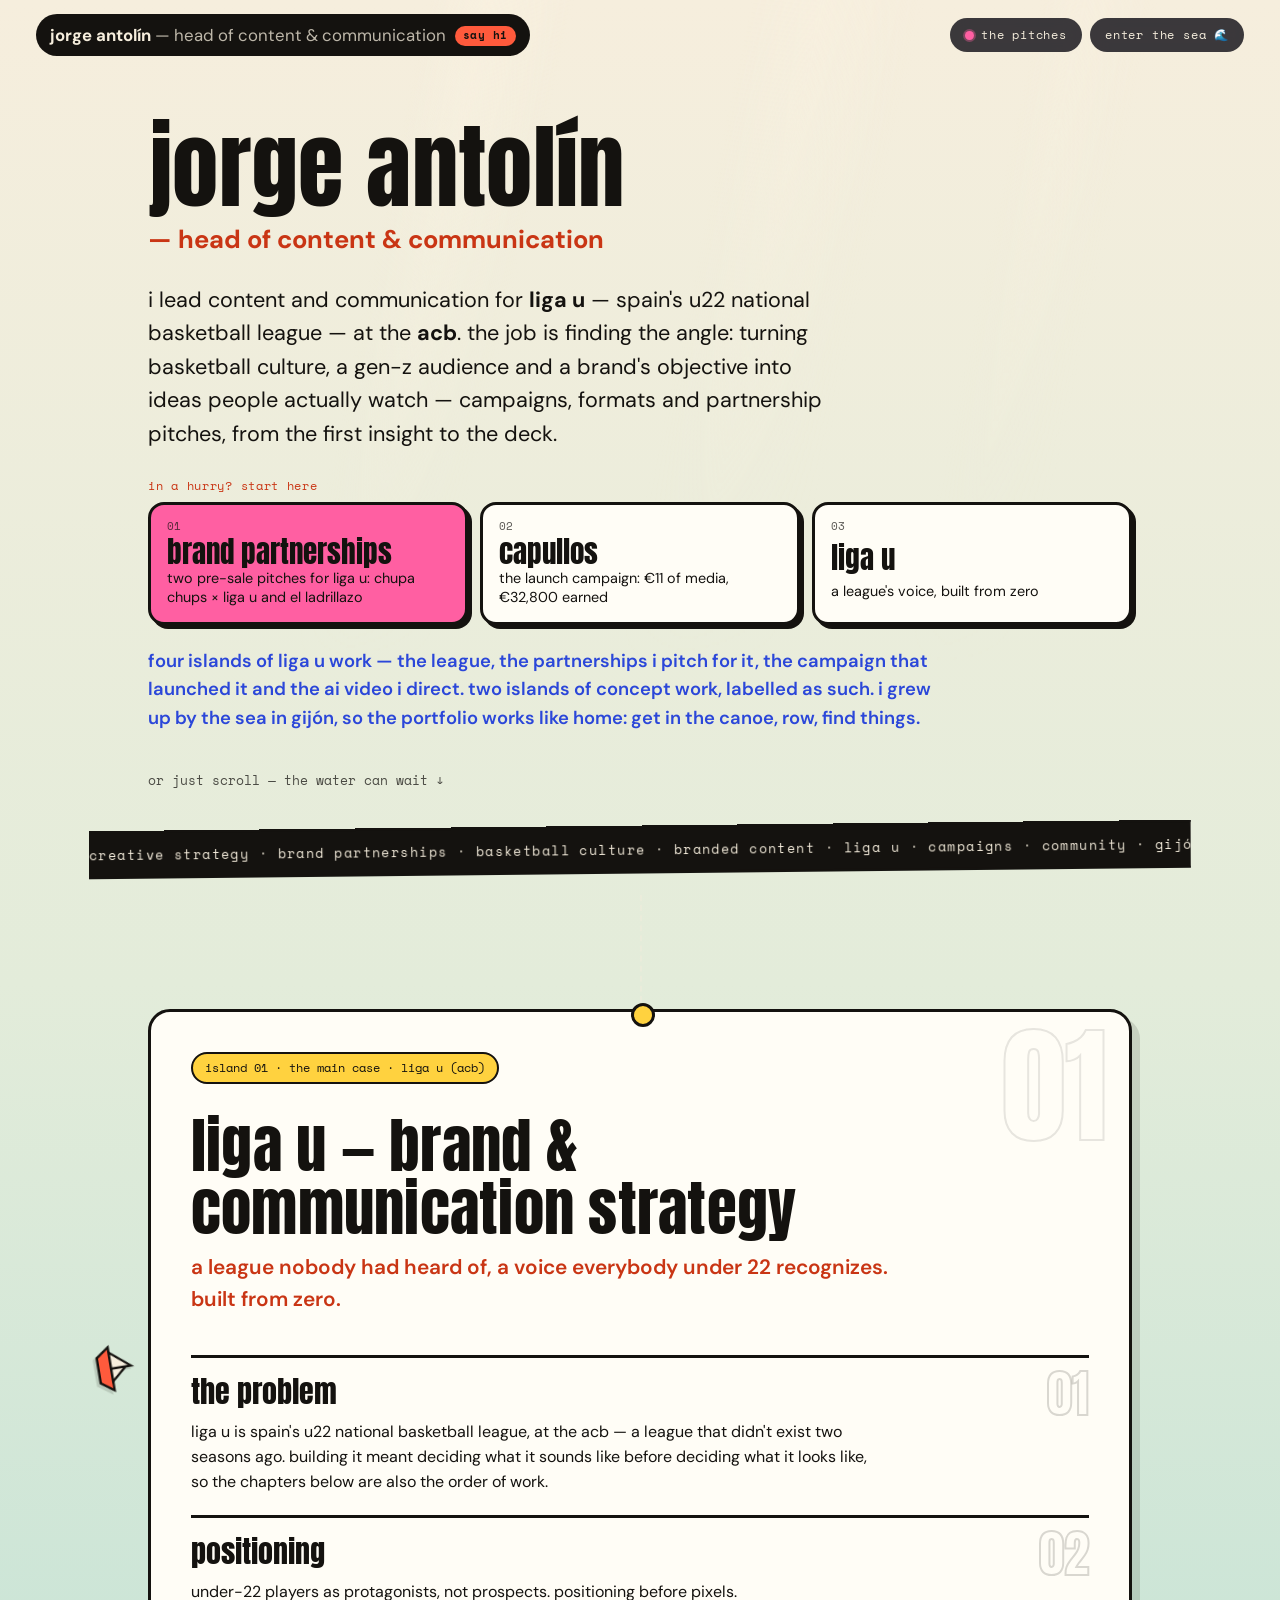
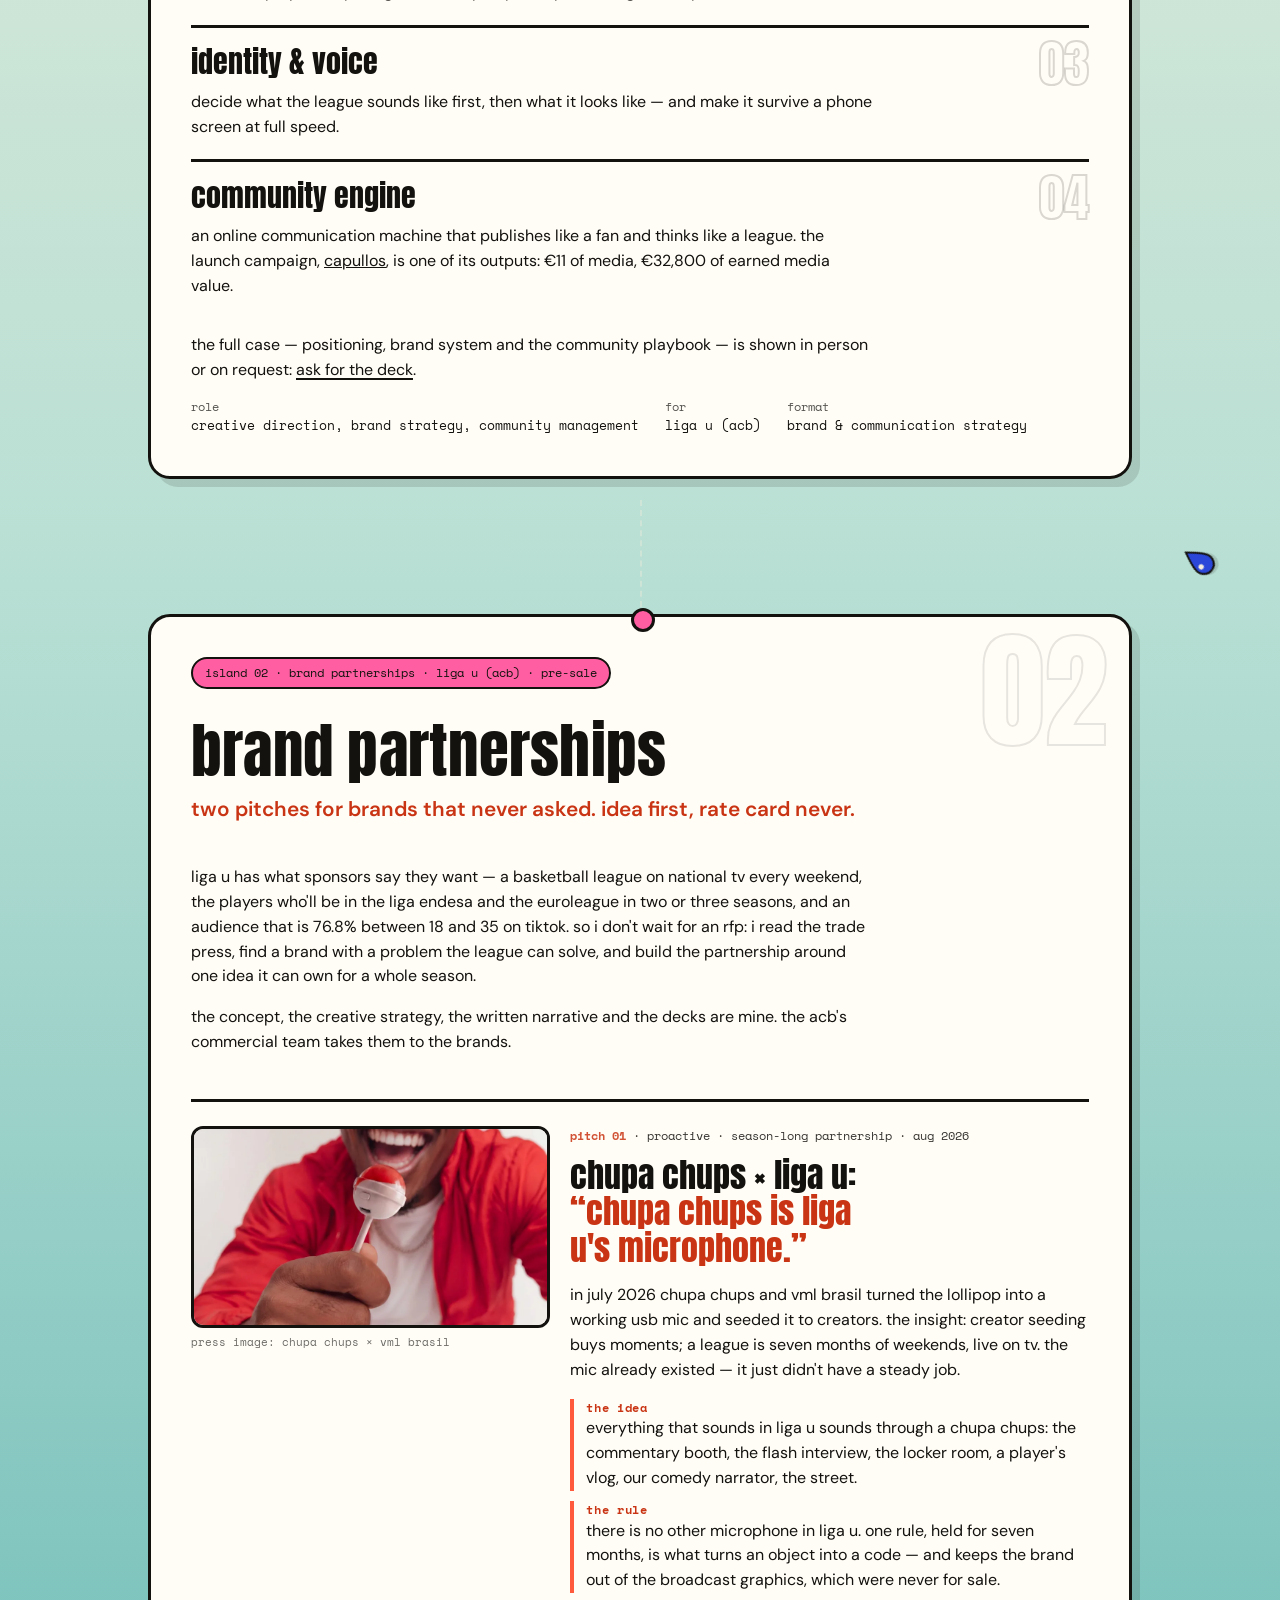
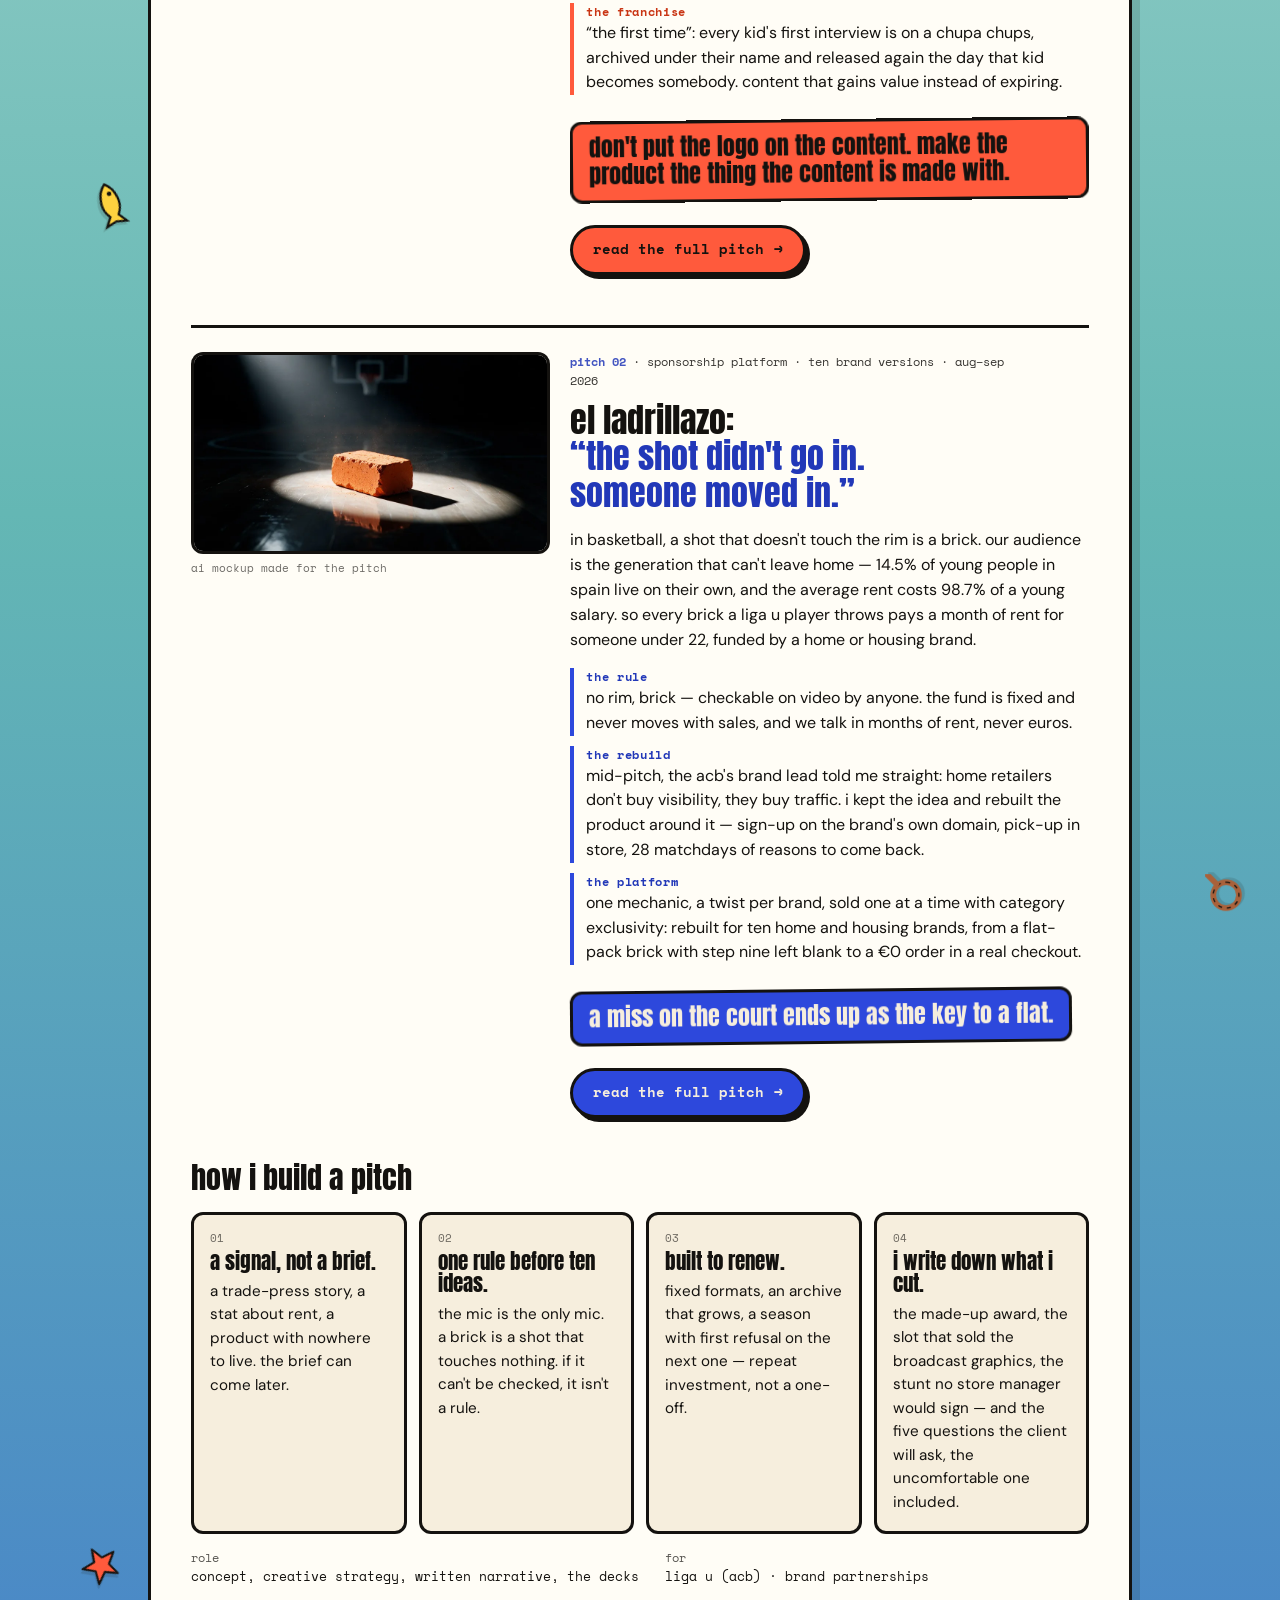
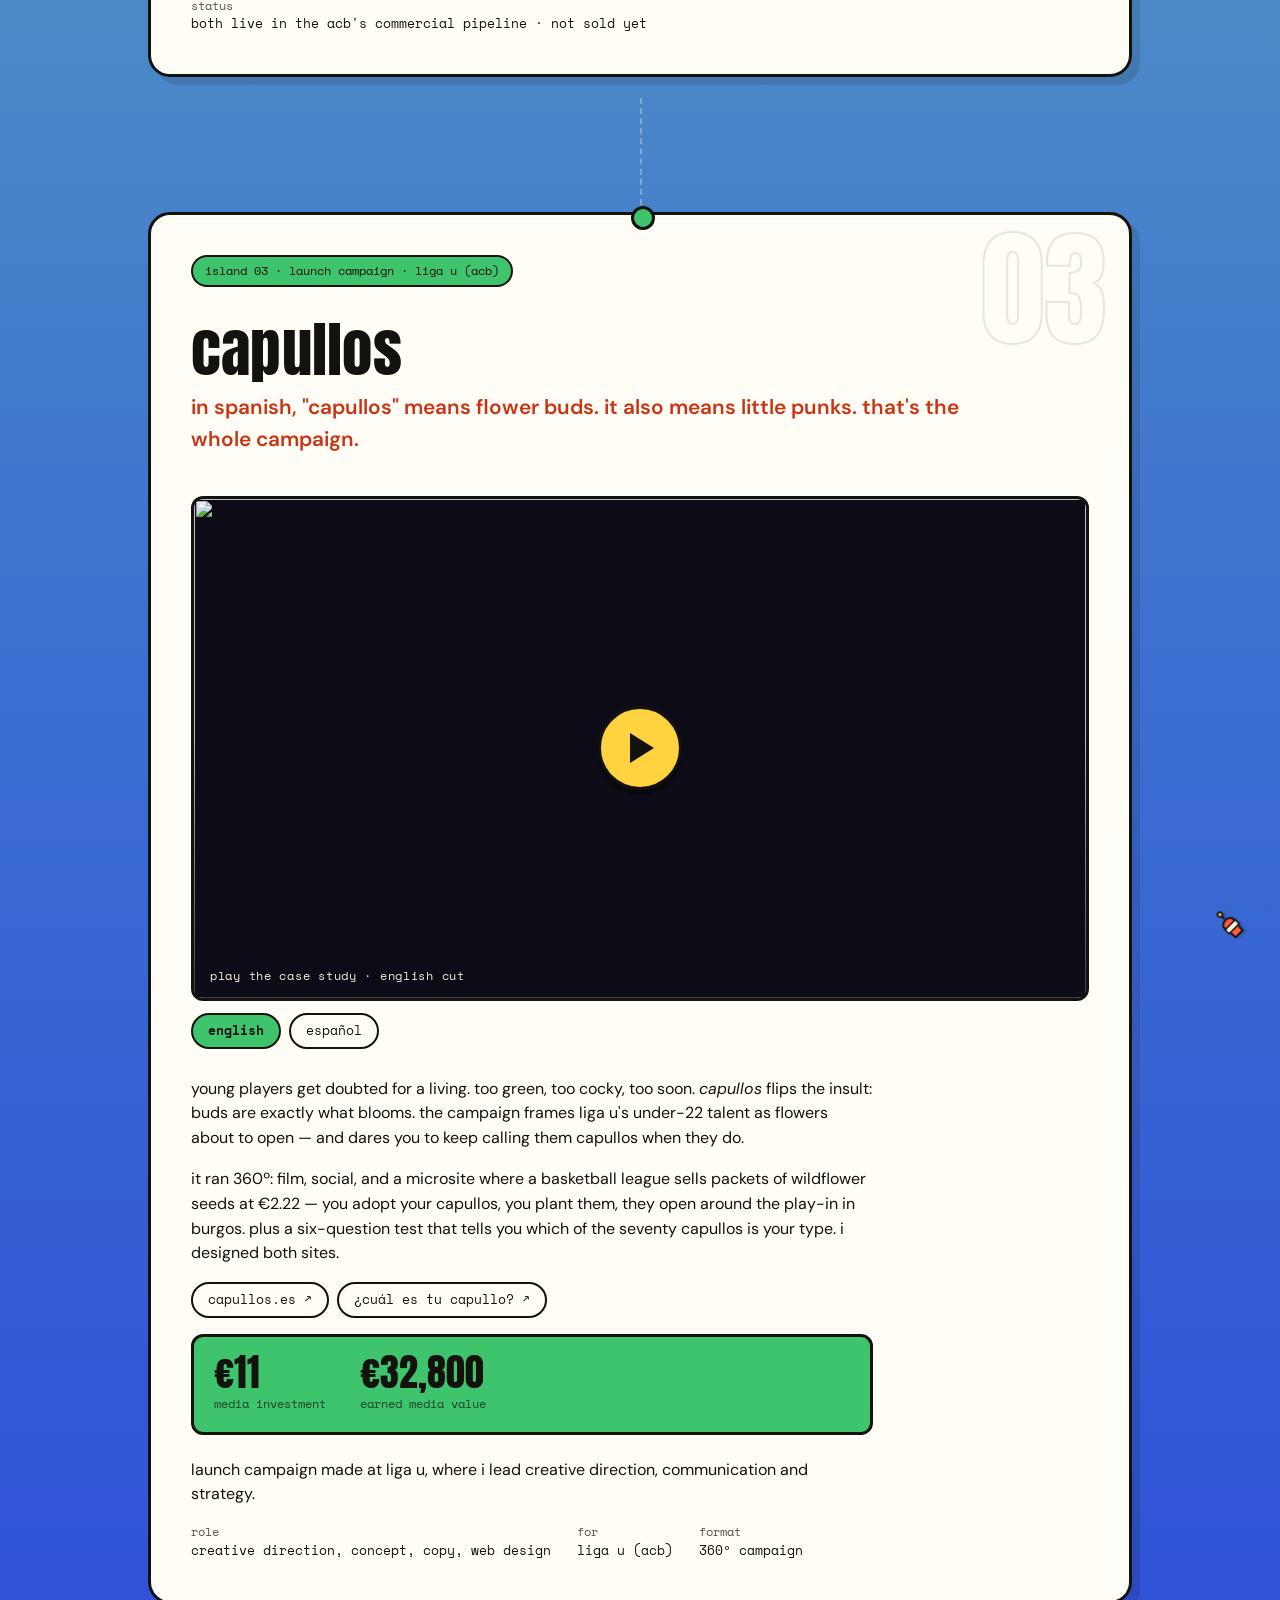
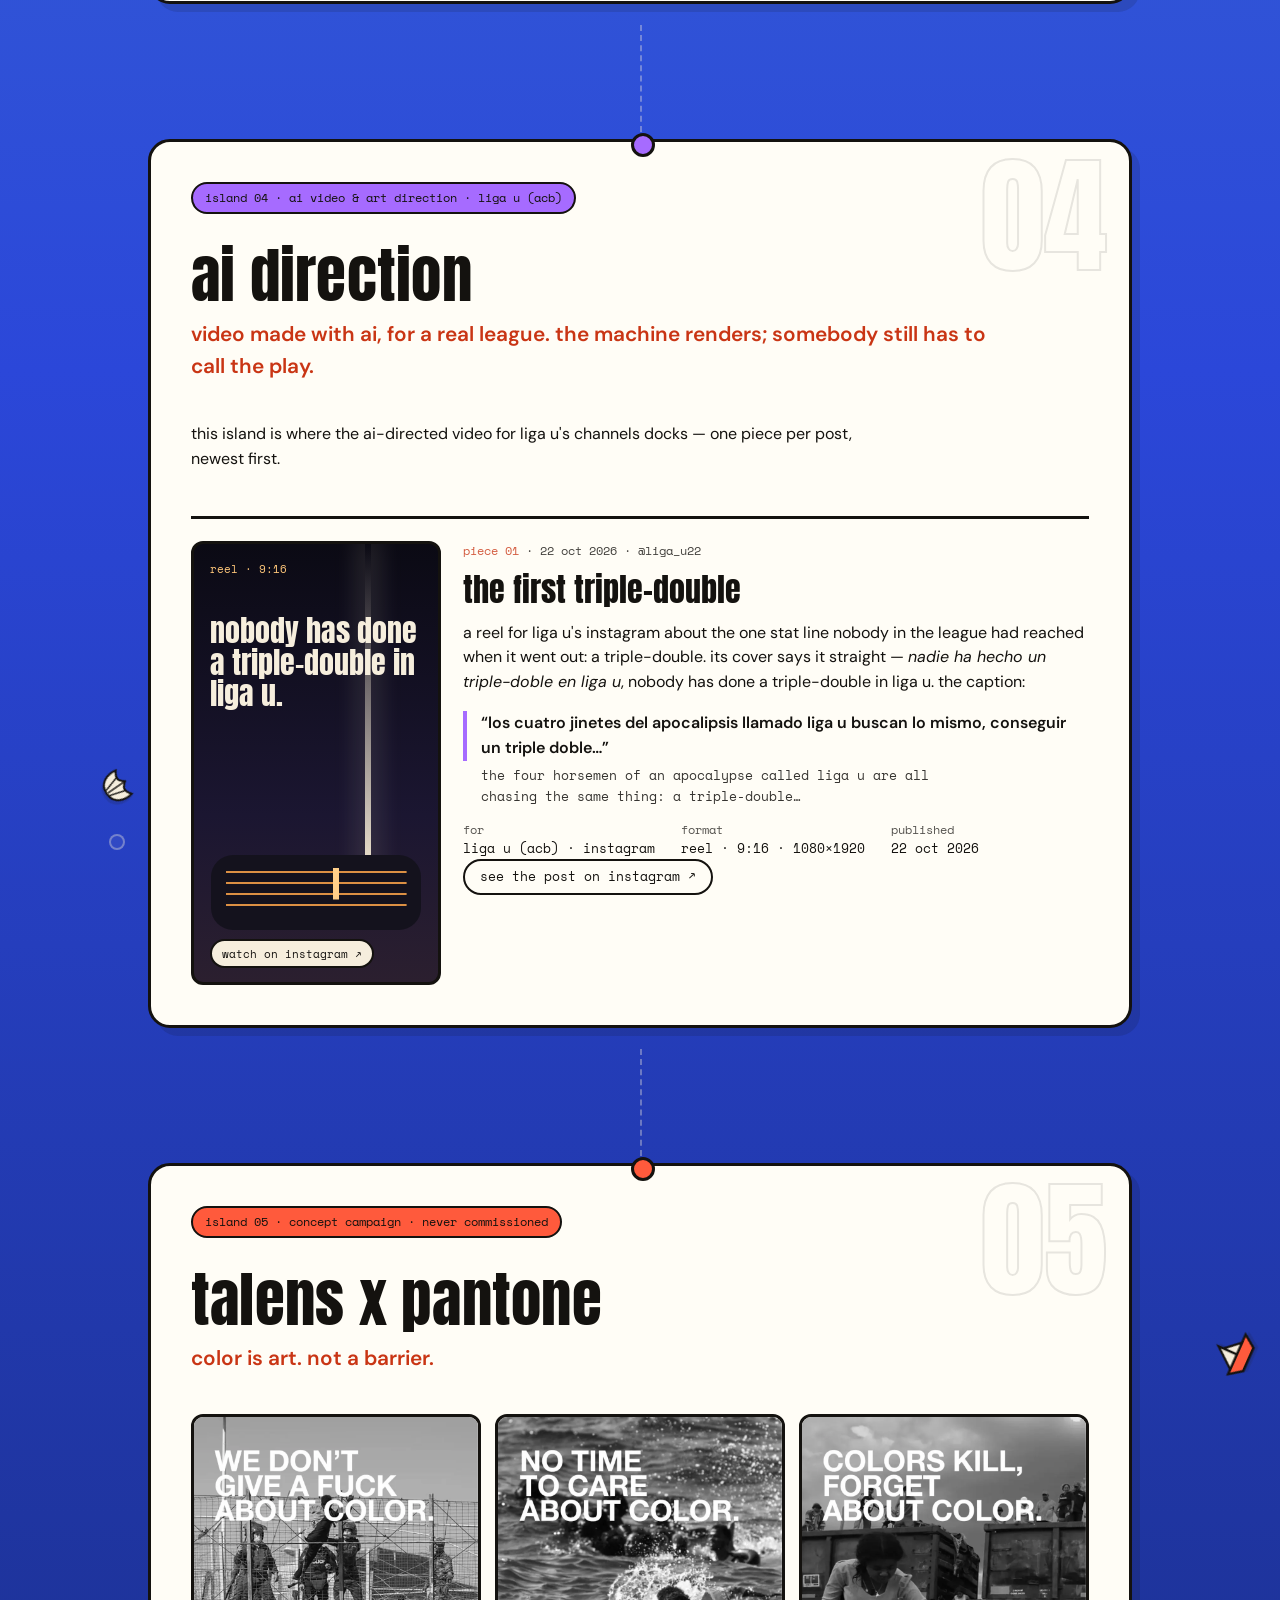
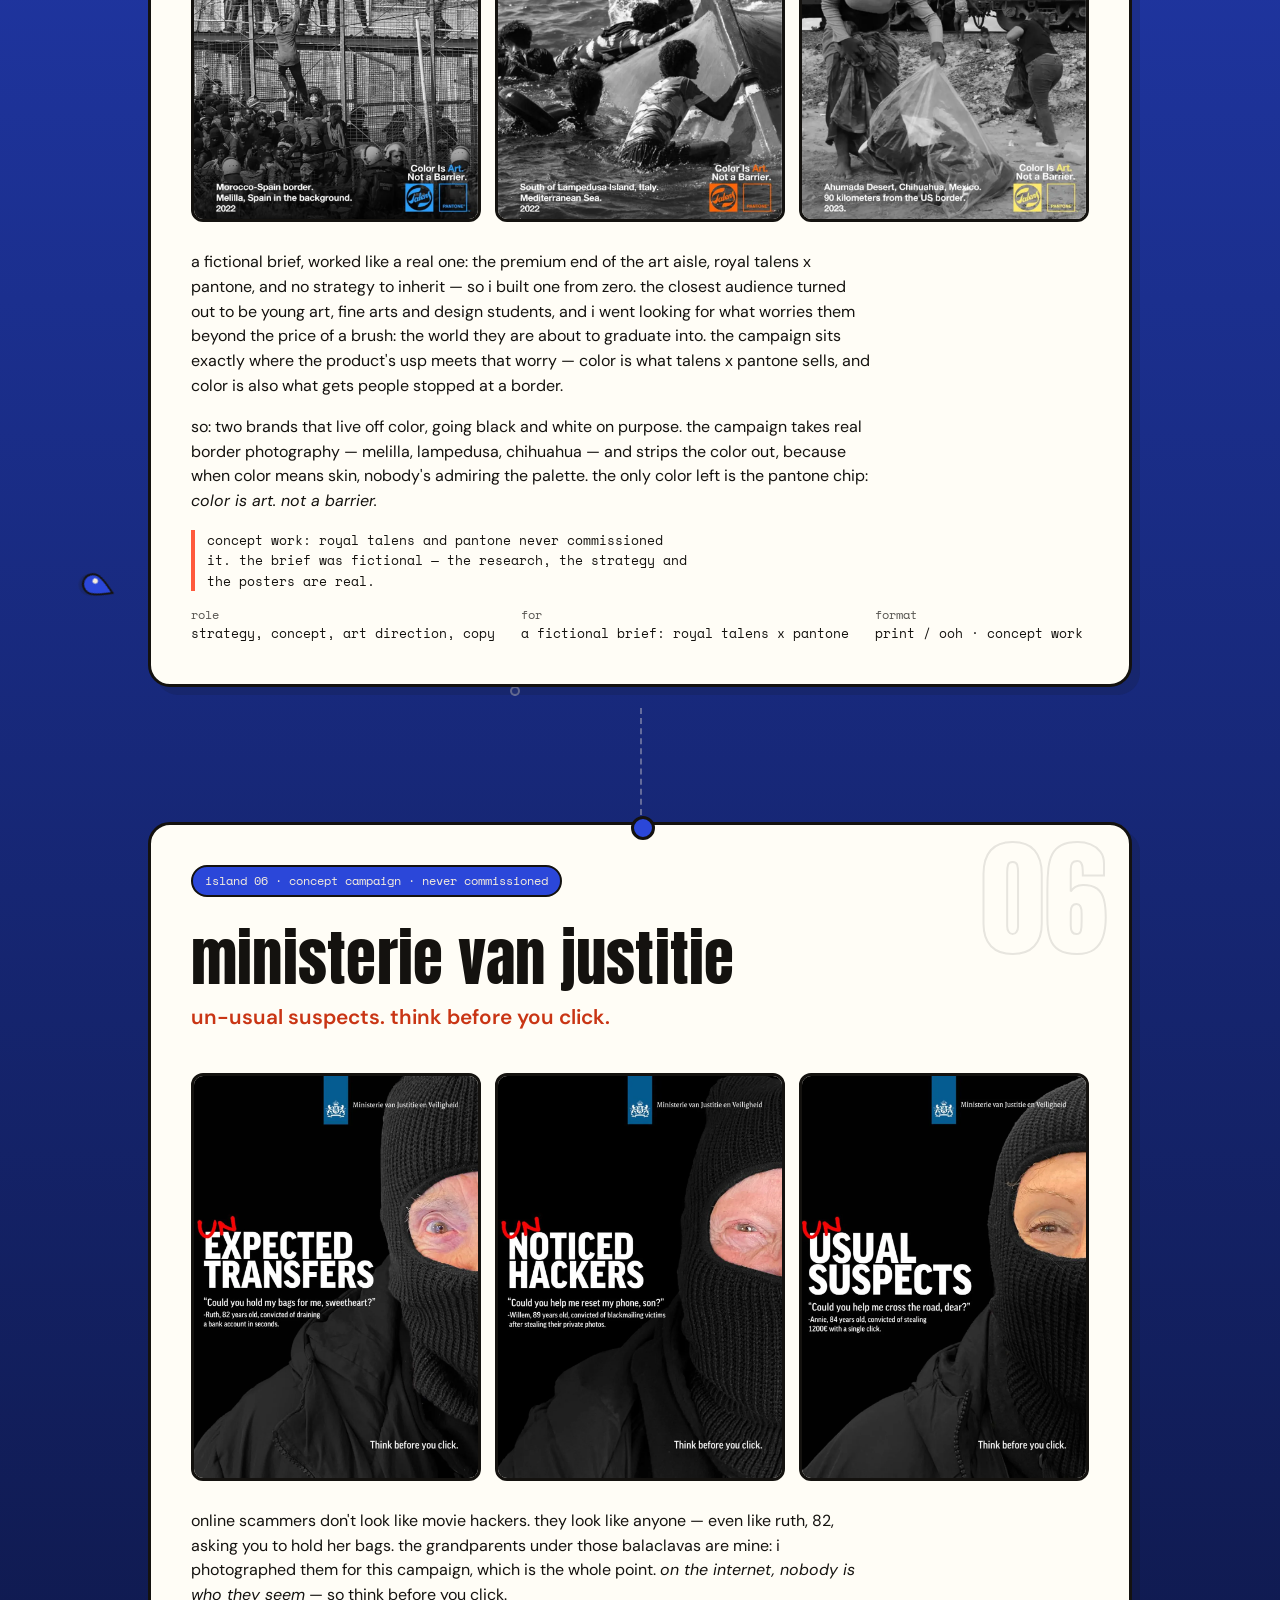
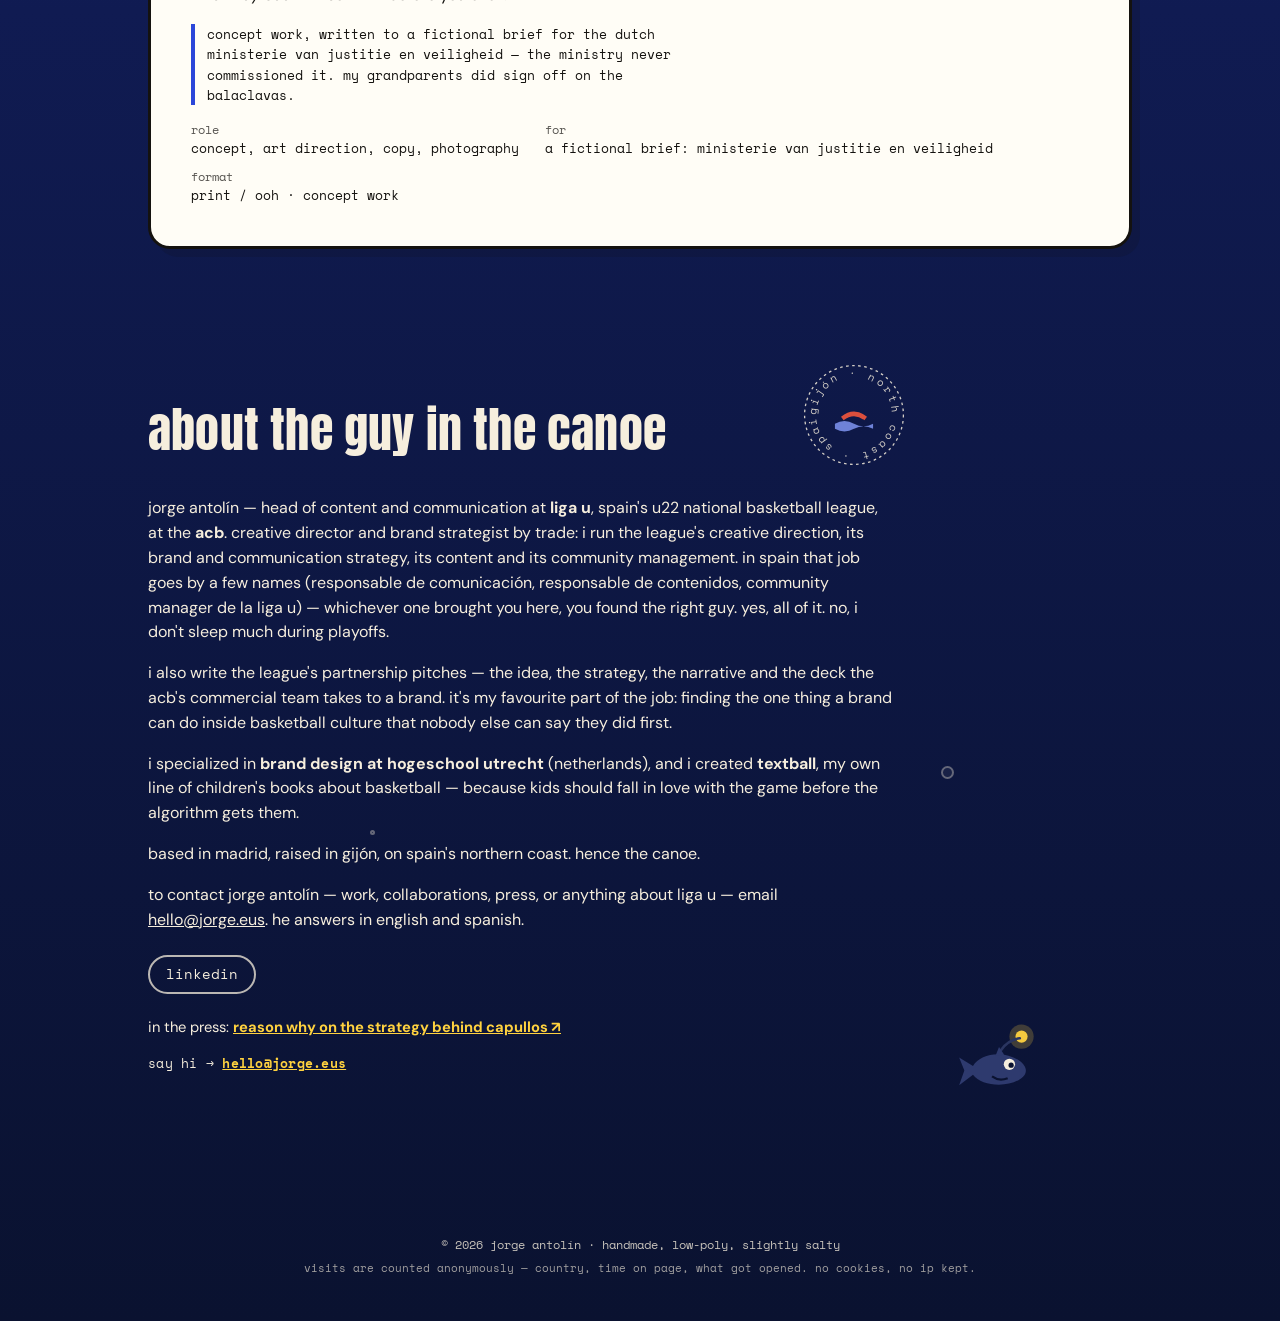
==== commit a58b9d6c: "v10.1: stats "nba watch" — tell robots from people, flag possible nba visits track.js now sends a on" ====
--- a/index.html
+++ b/index.html
@@ -666,6 +666,6 @@
   <script src="js/config.js?v=10.0"></script>
   <script src="js/main.js?v=10.0"></script>
   <script src="js/dryland.js?v=10.0" defer></script>
-  <script src="js/track.js?v=10.0" defer></script>
+  <script src="js/track.js?v=10.1" defer></script>
 </body>
 </html>
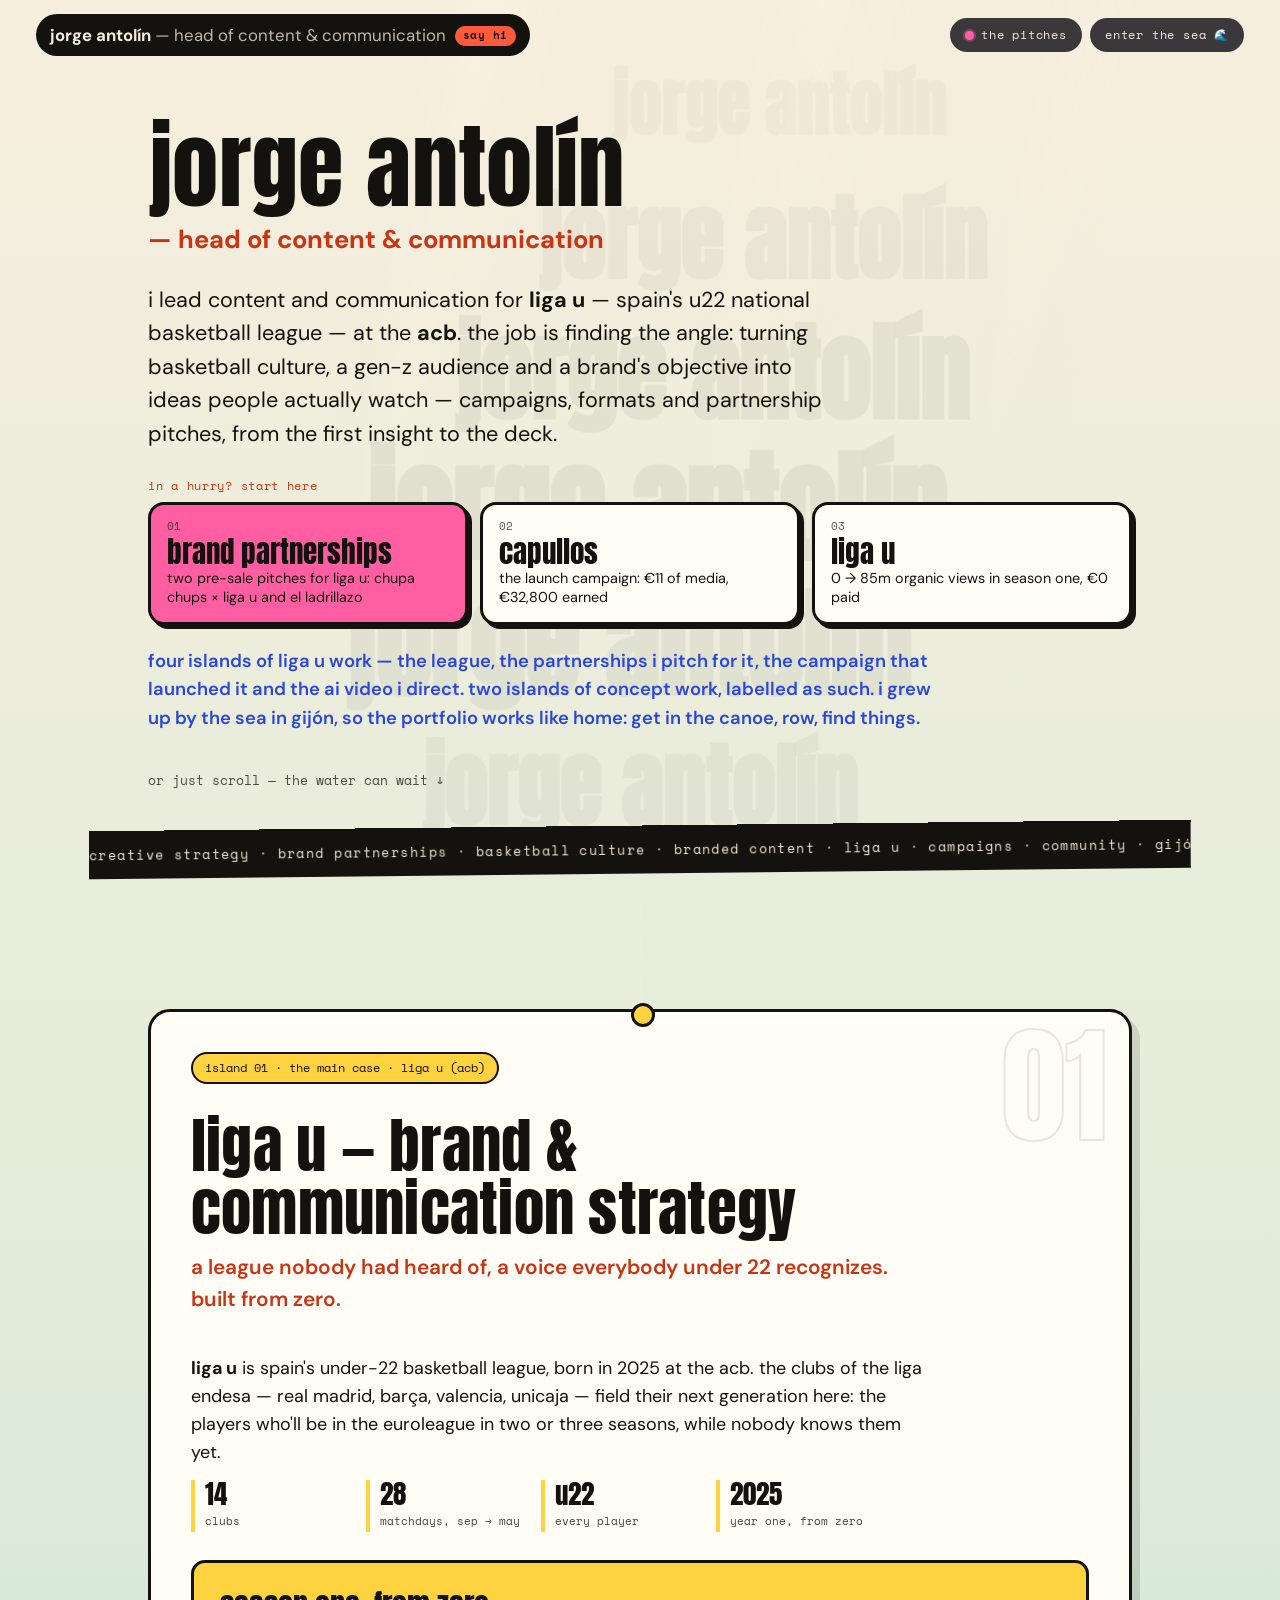
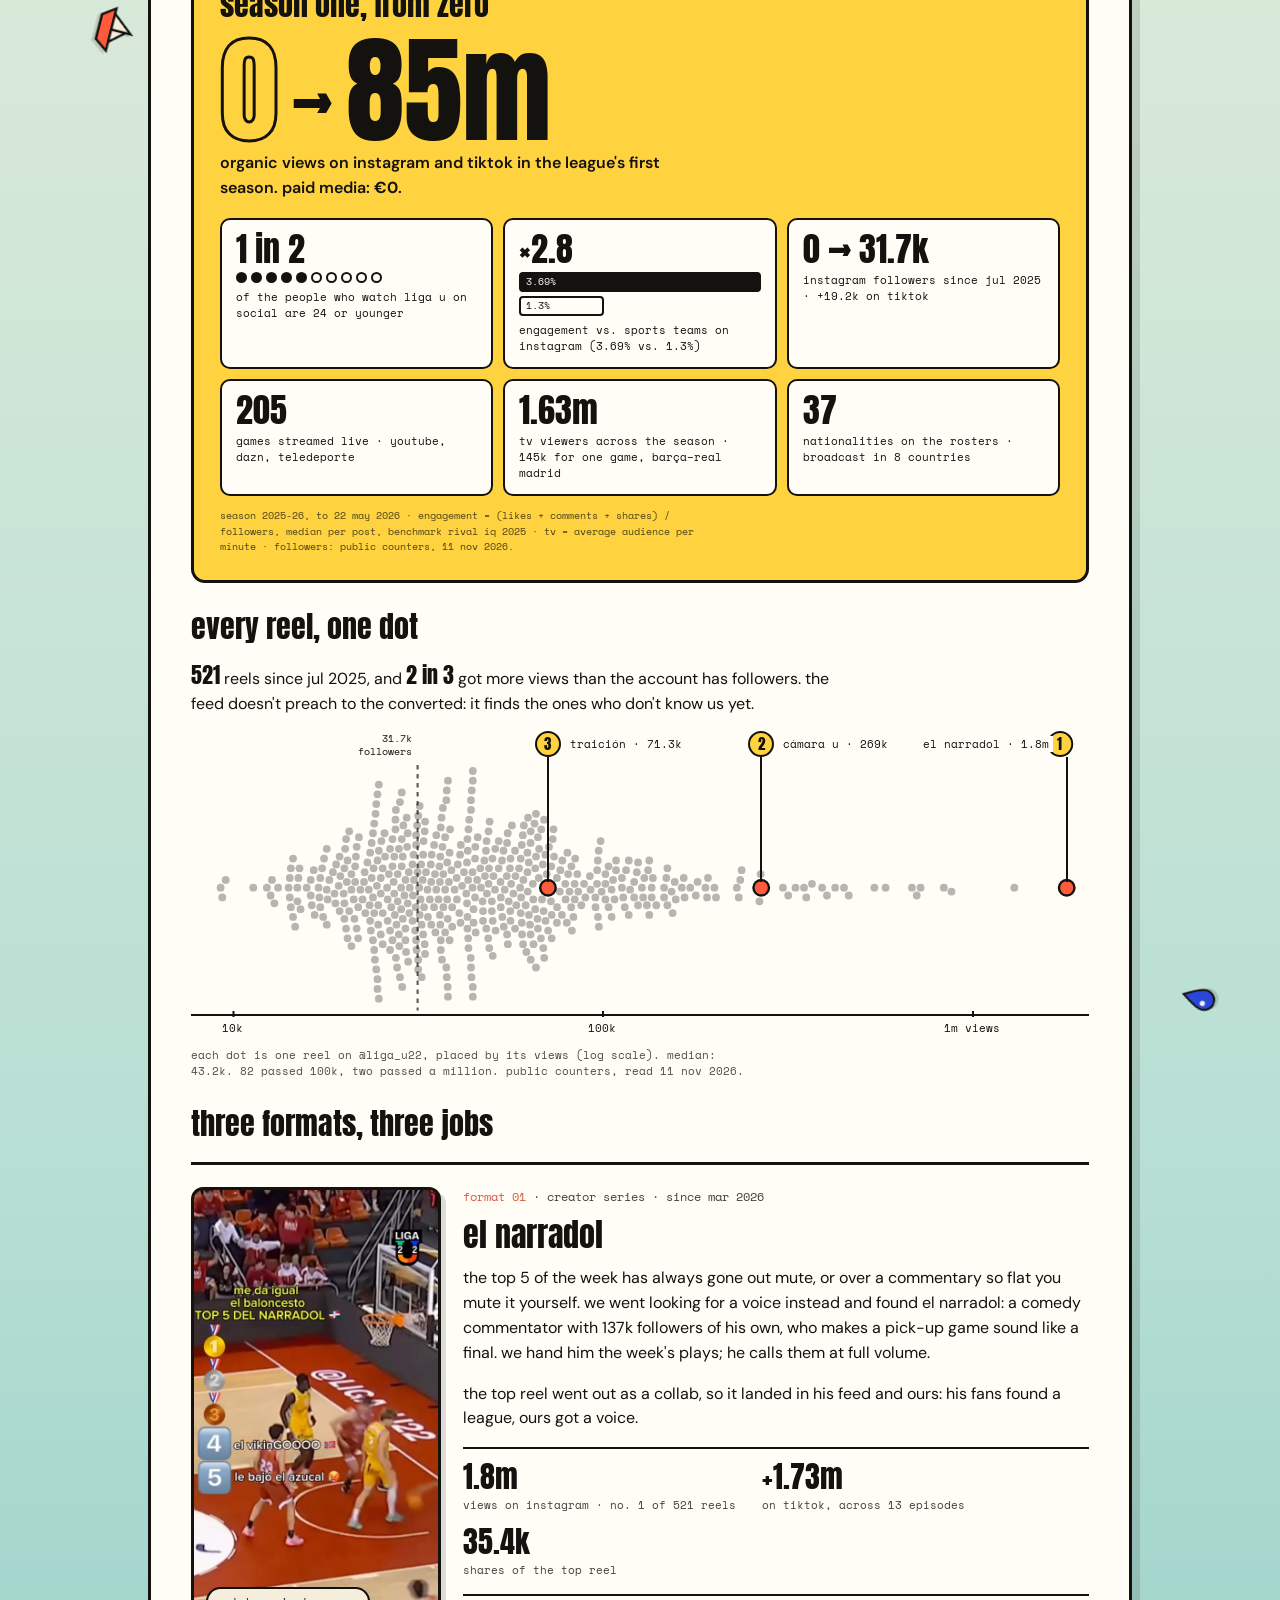
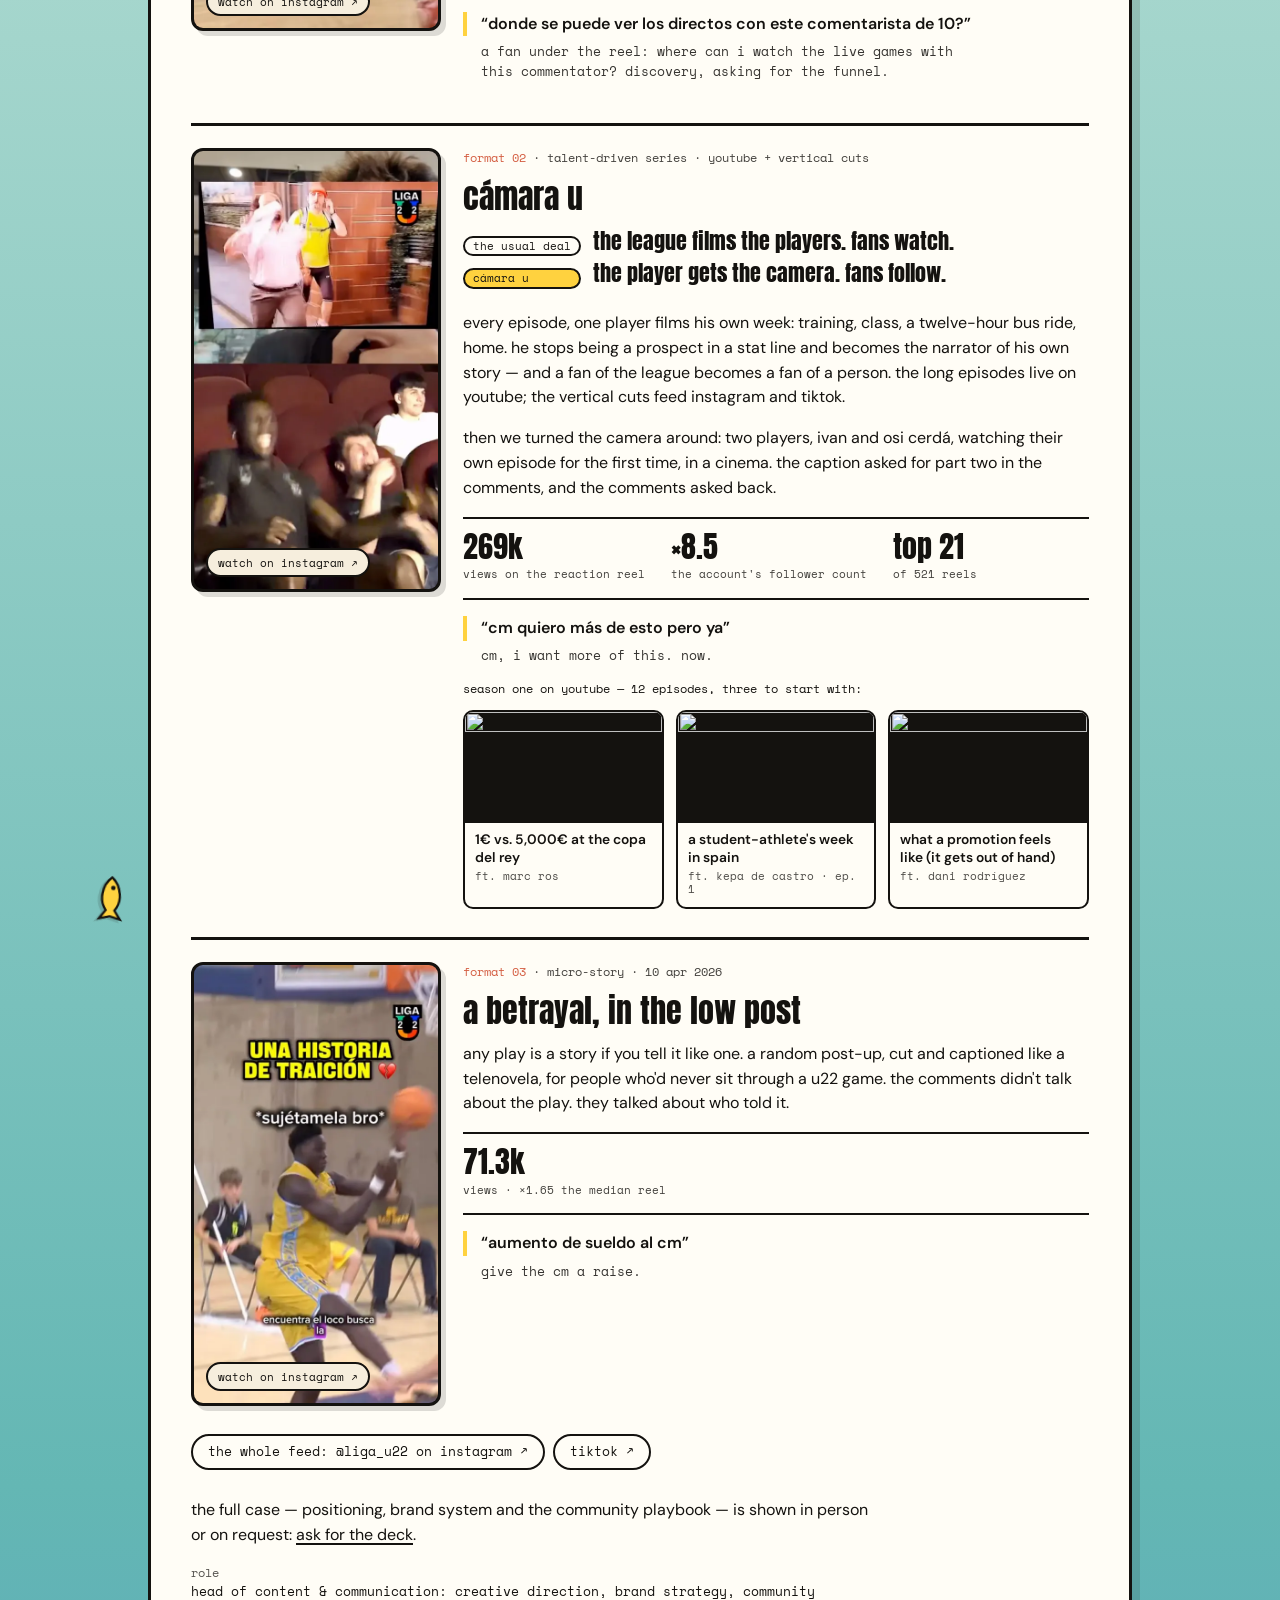
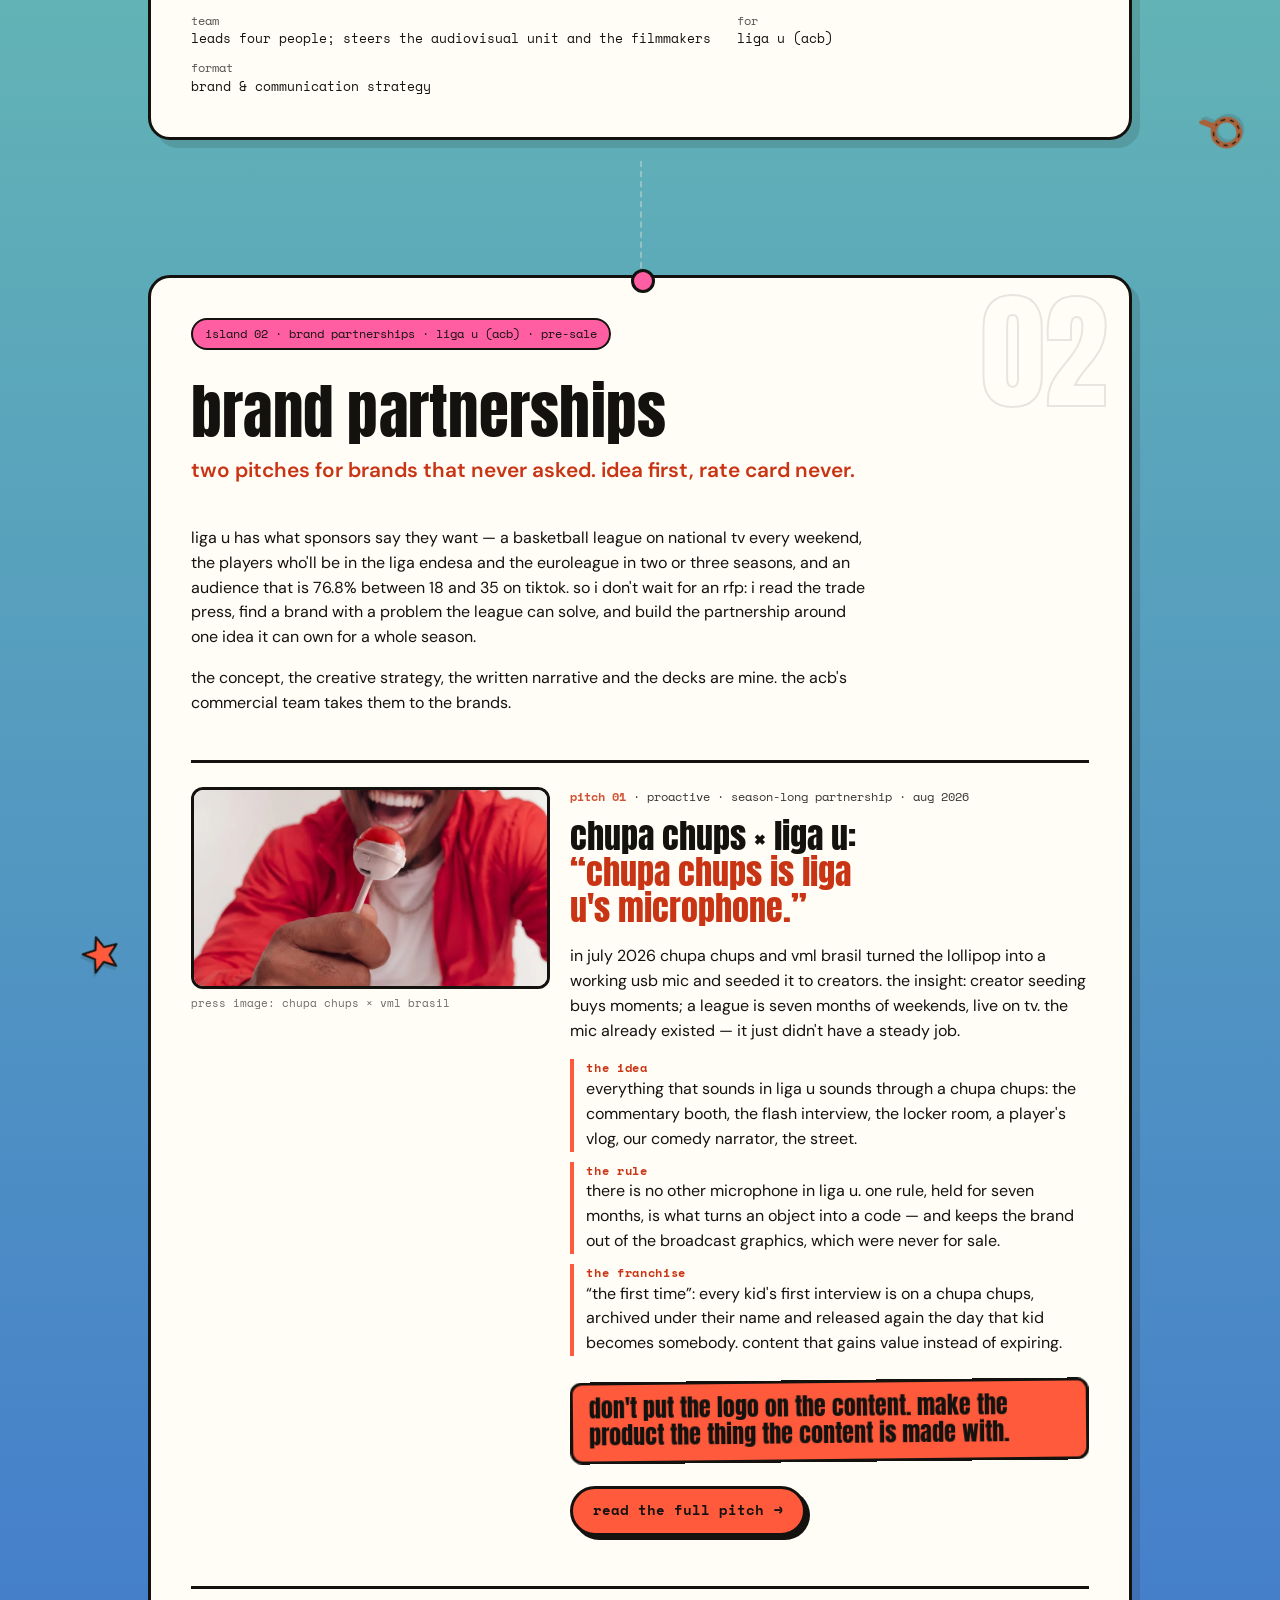
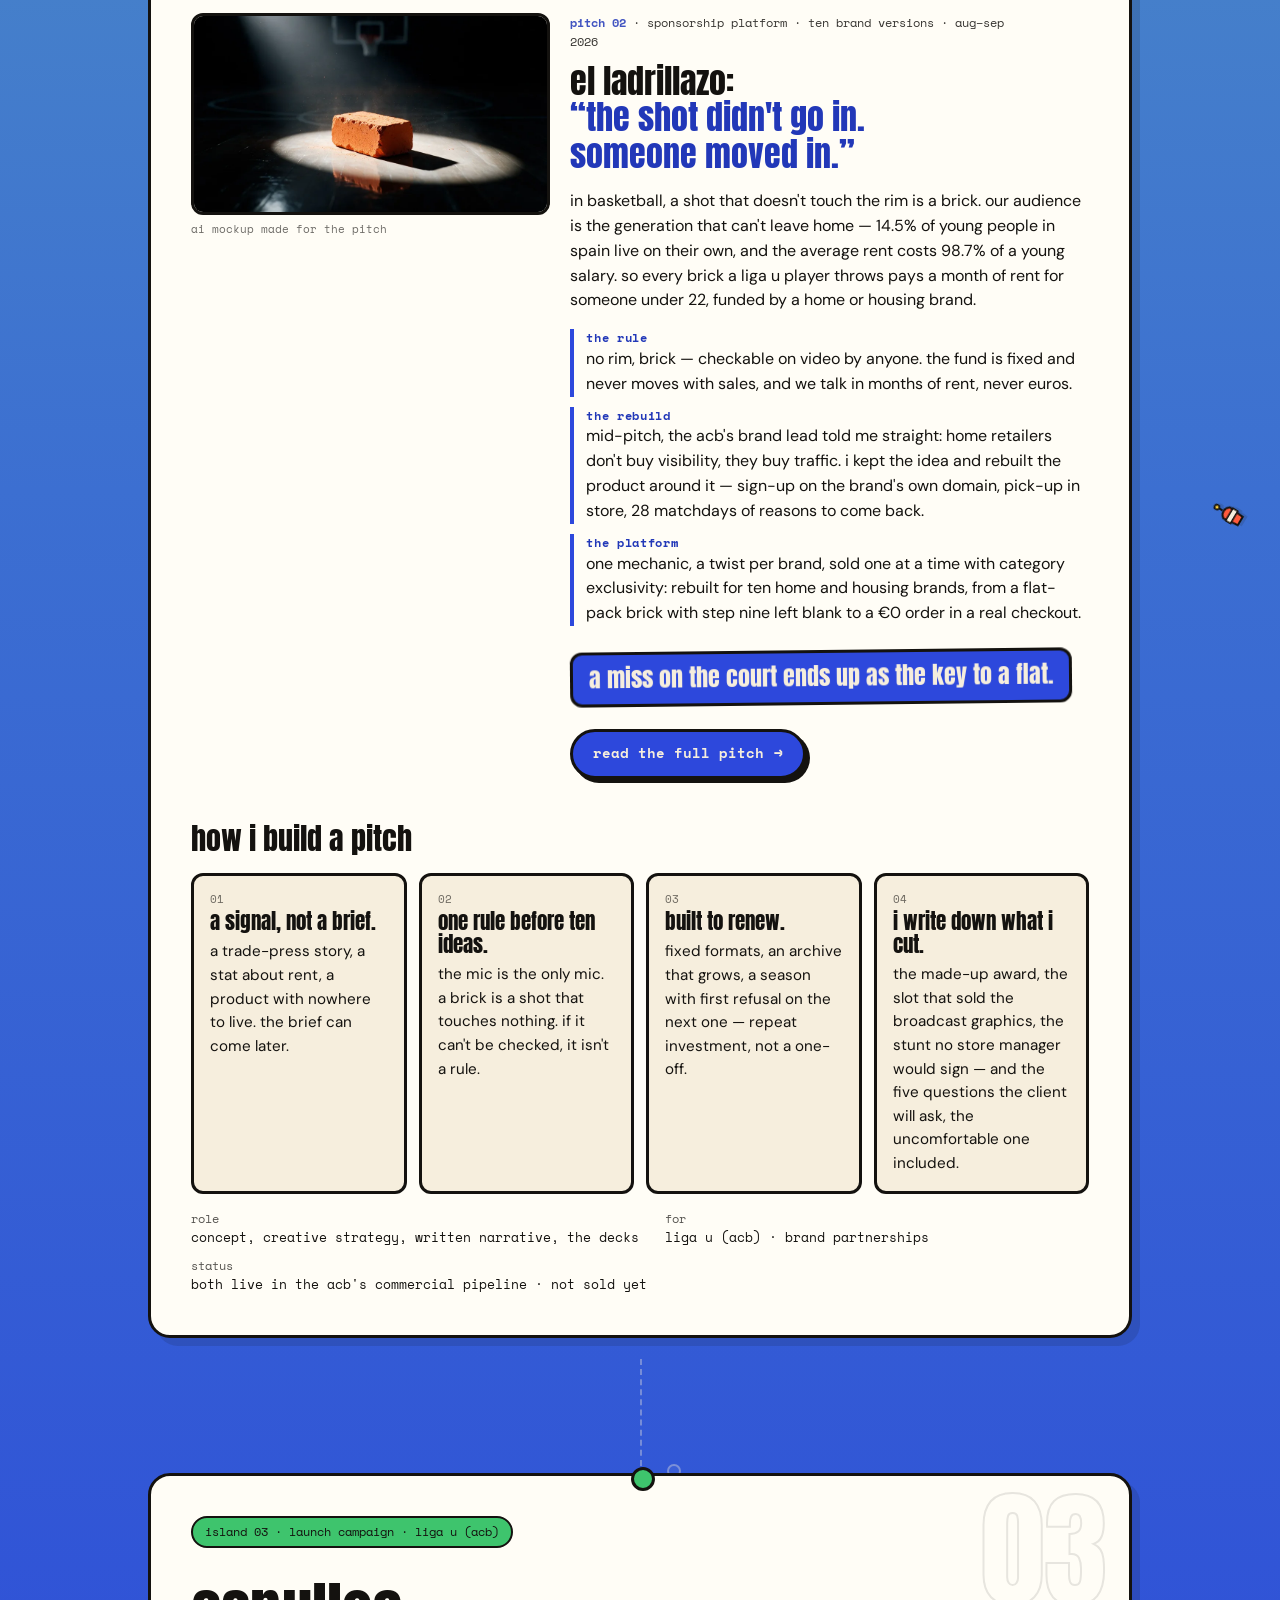
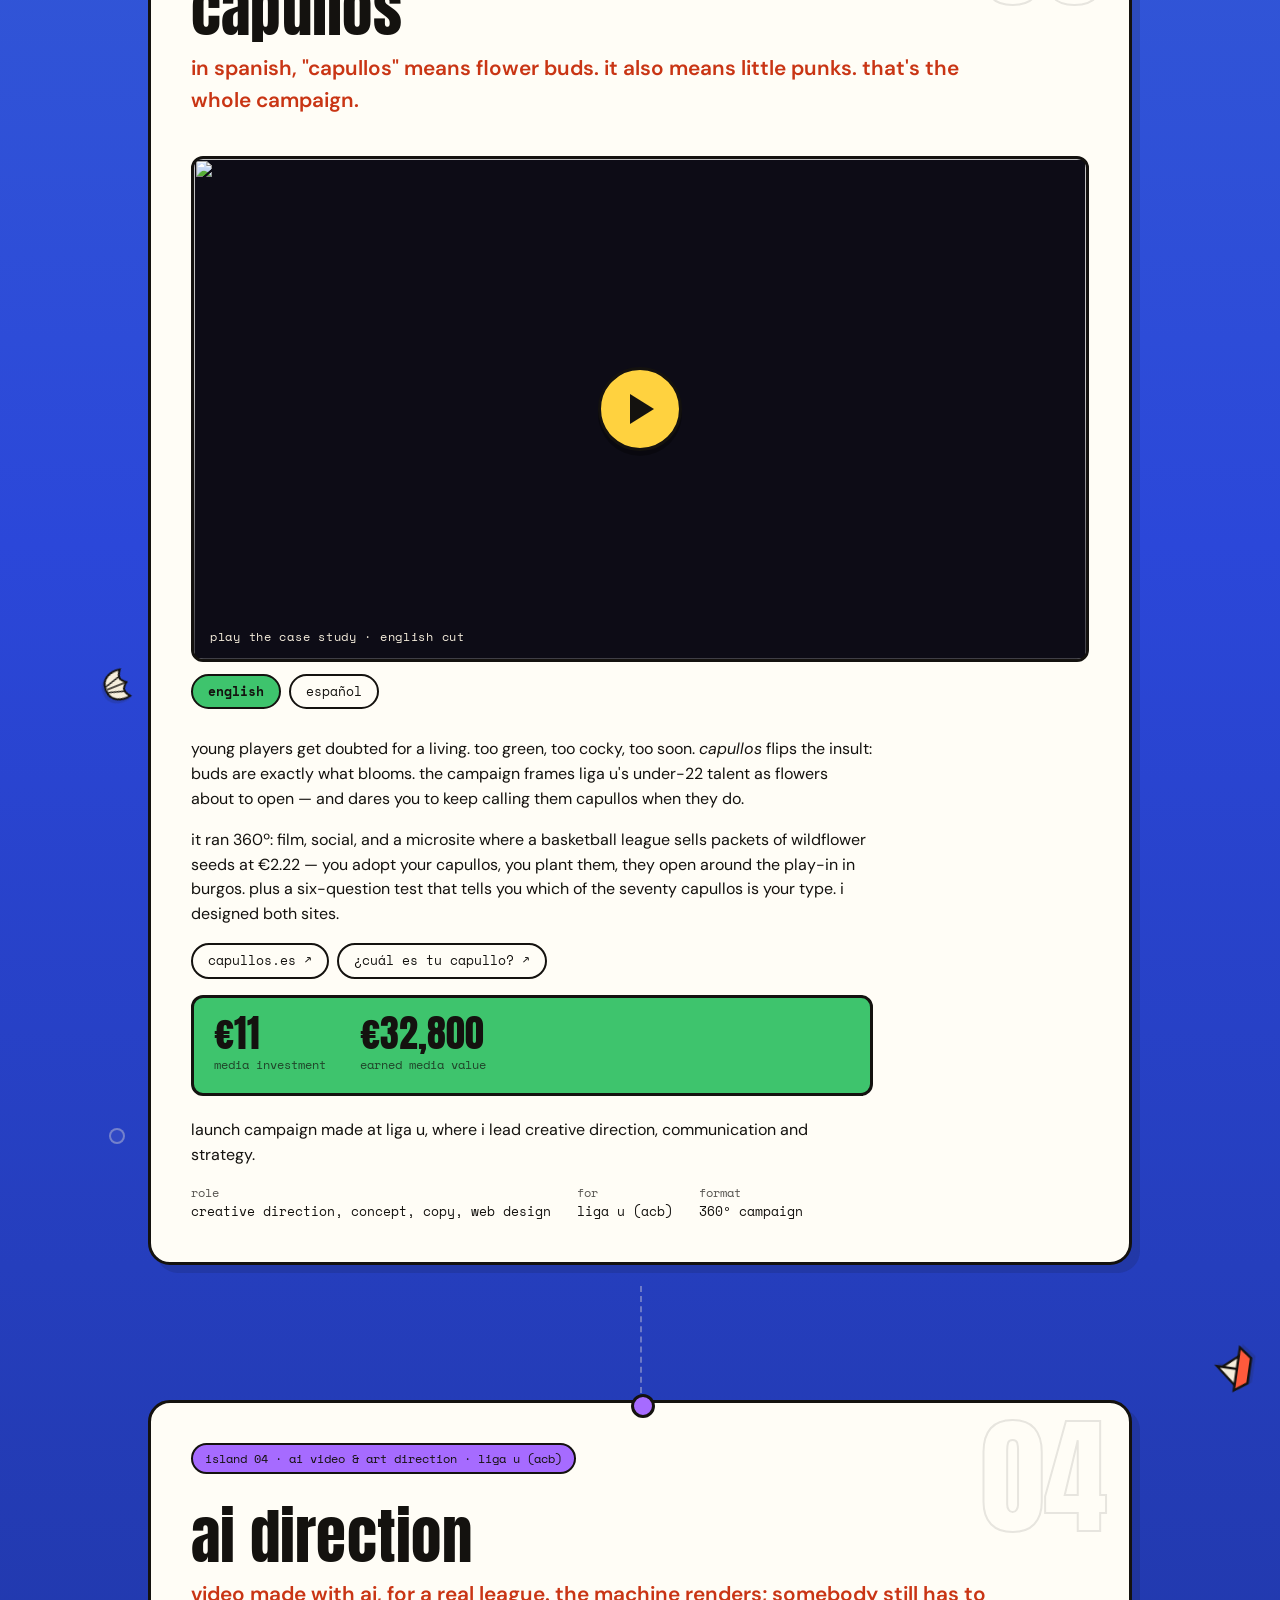
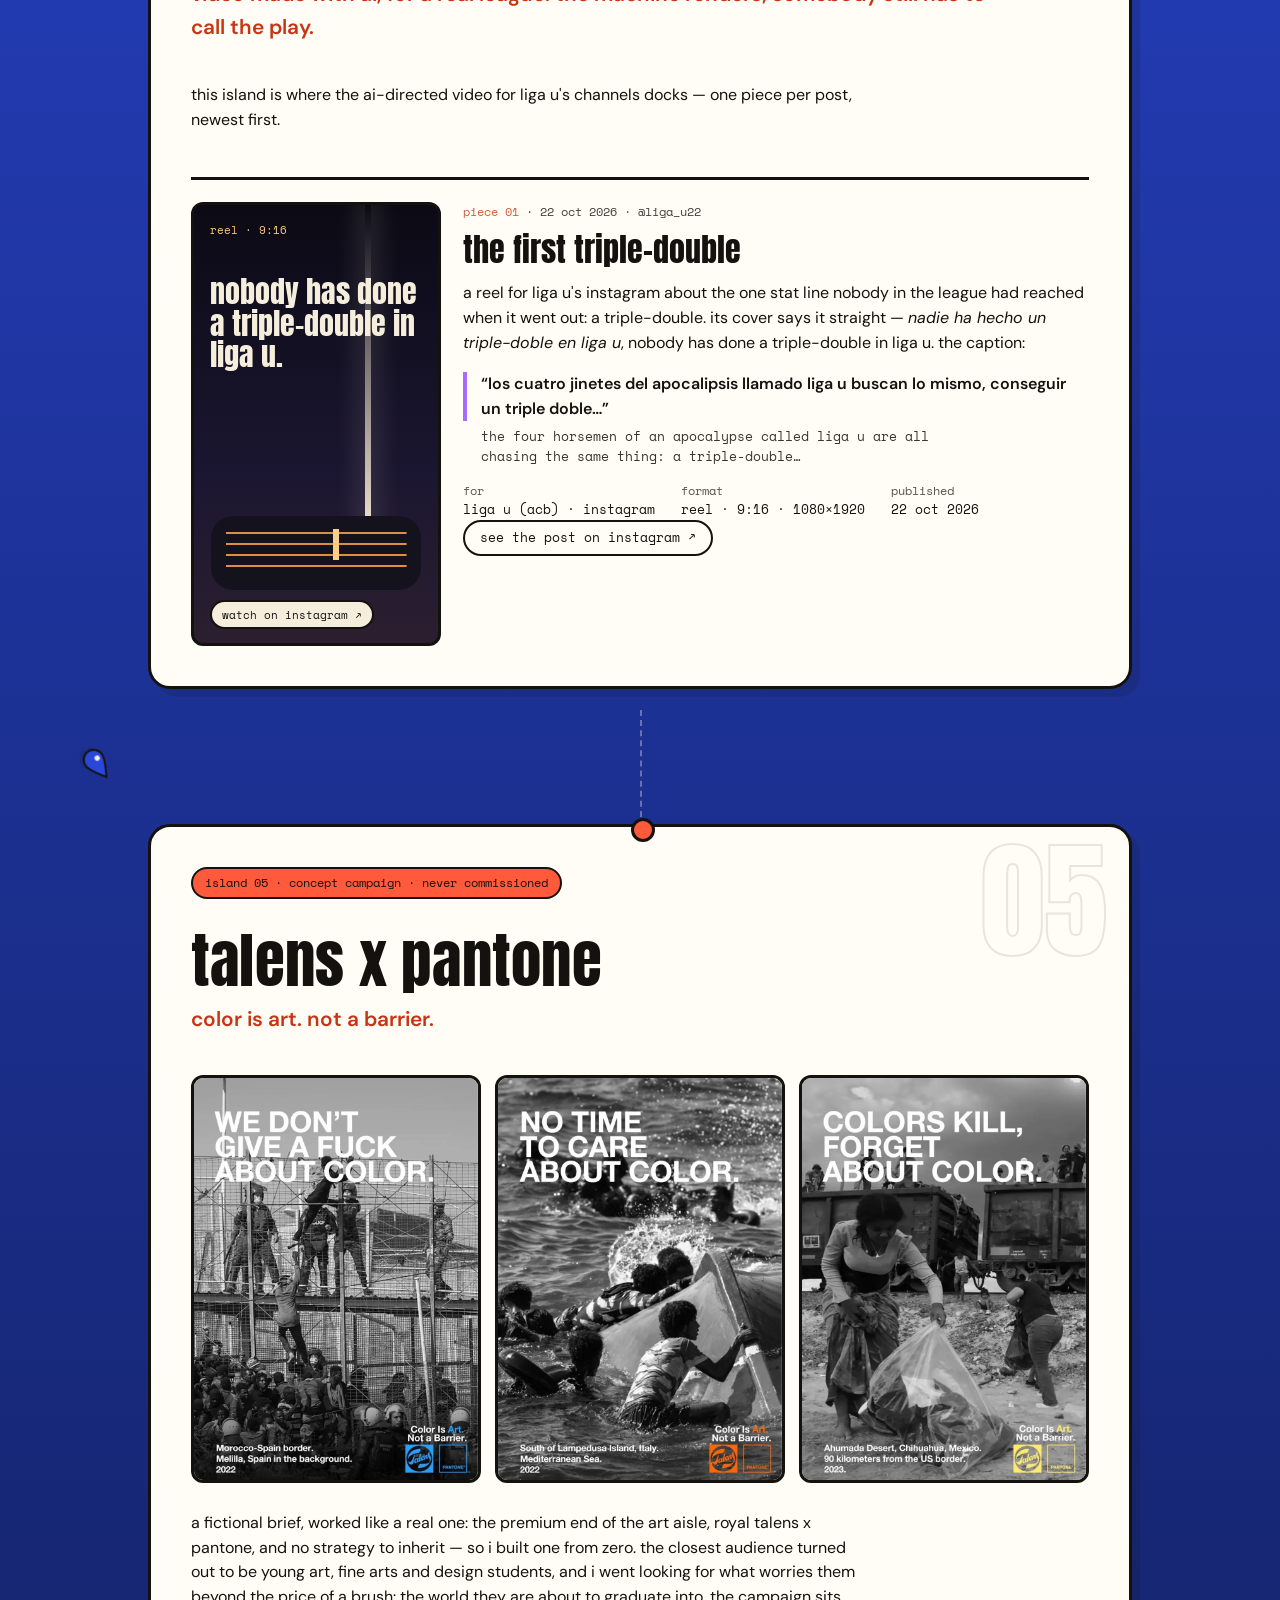
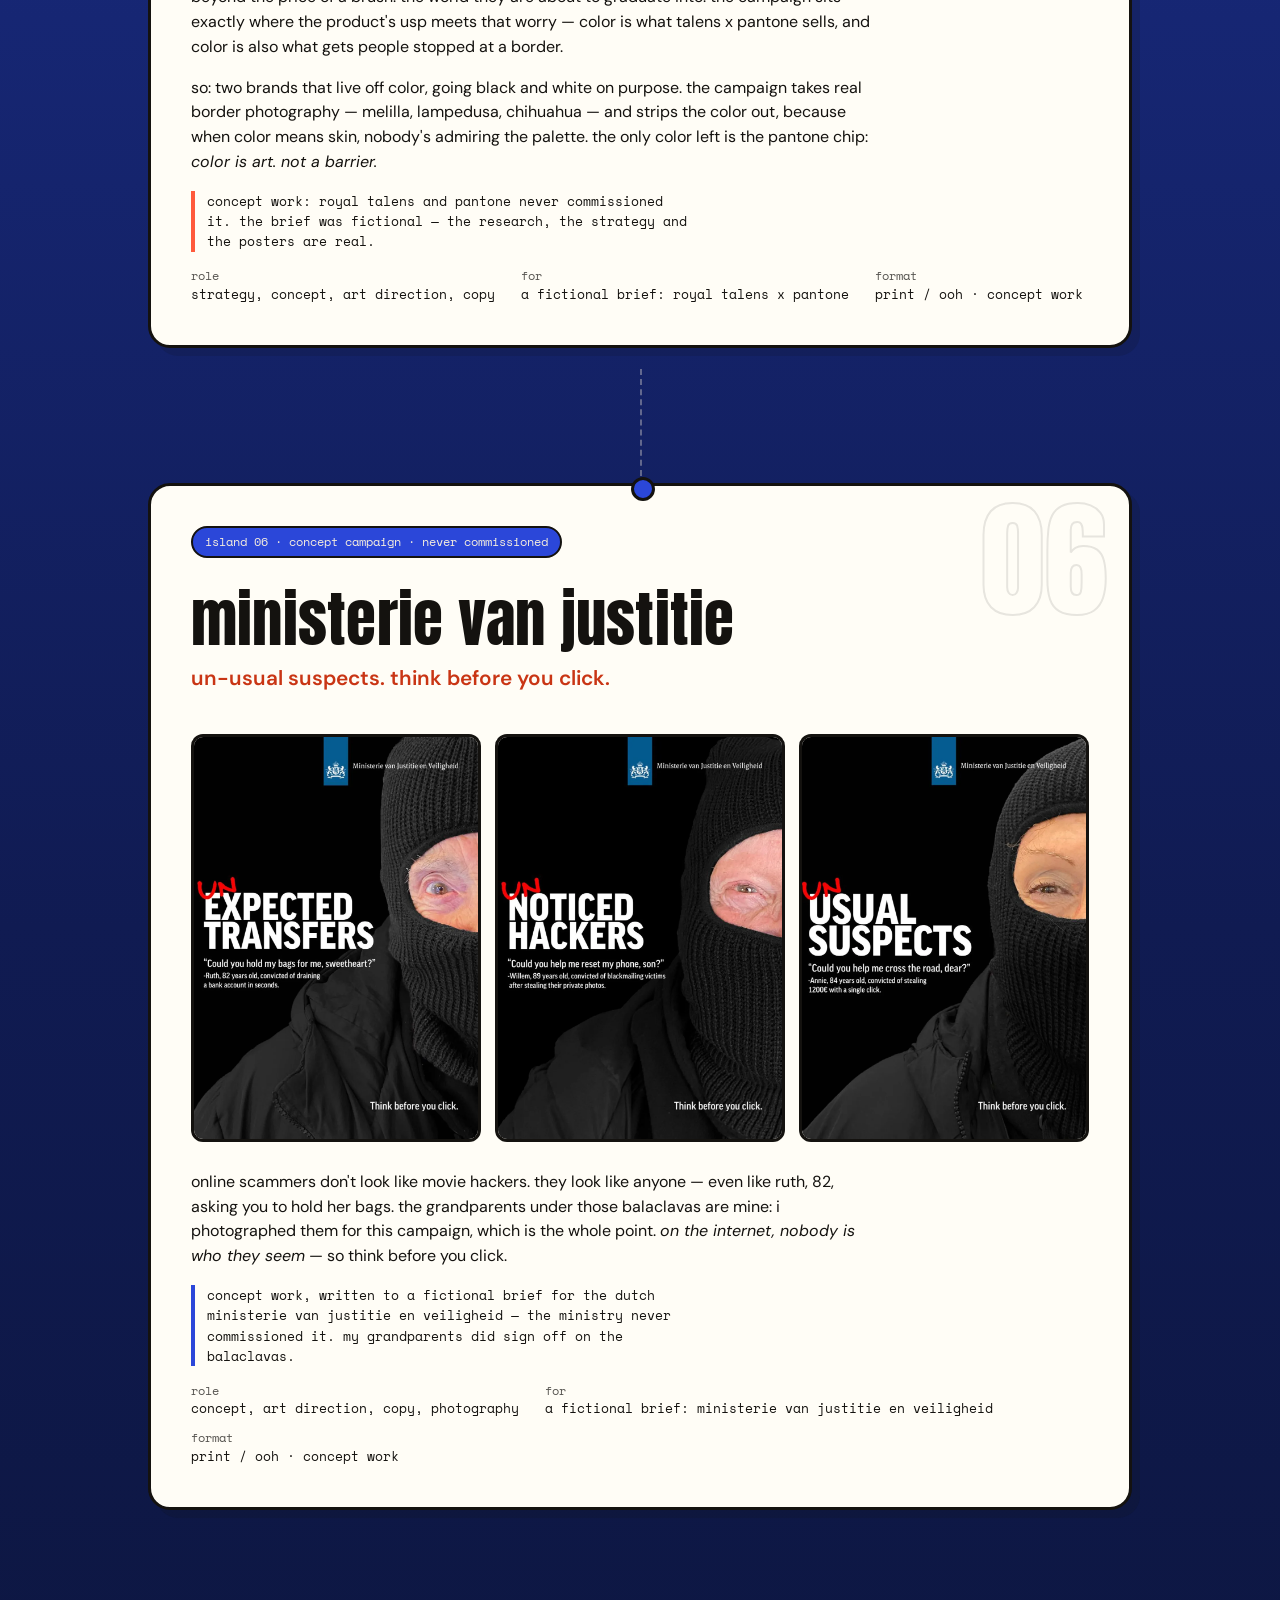
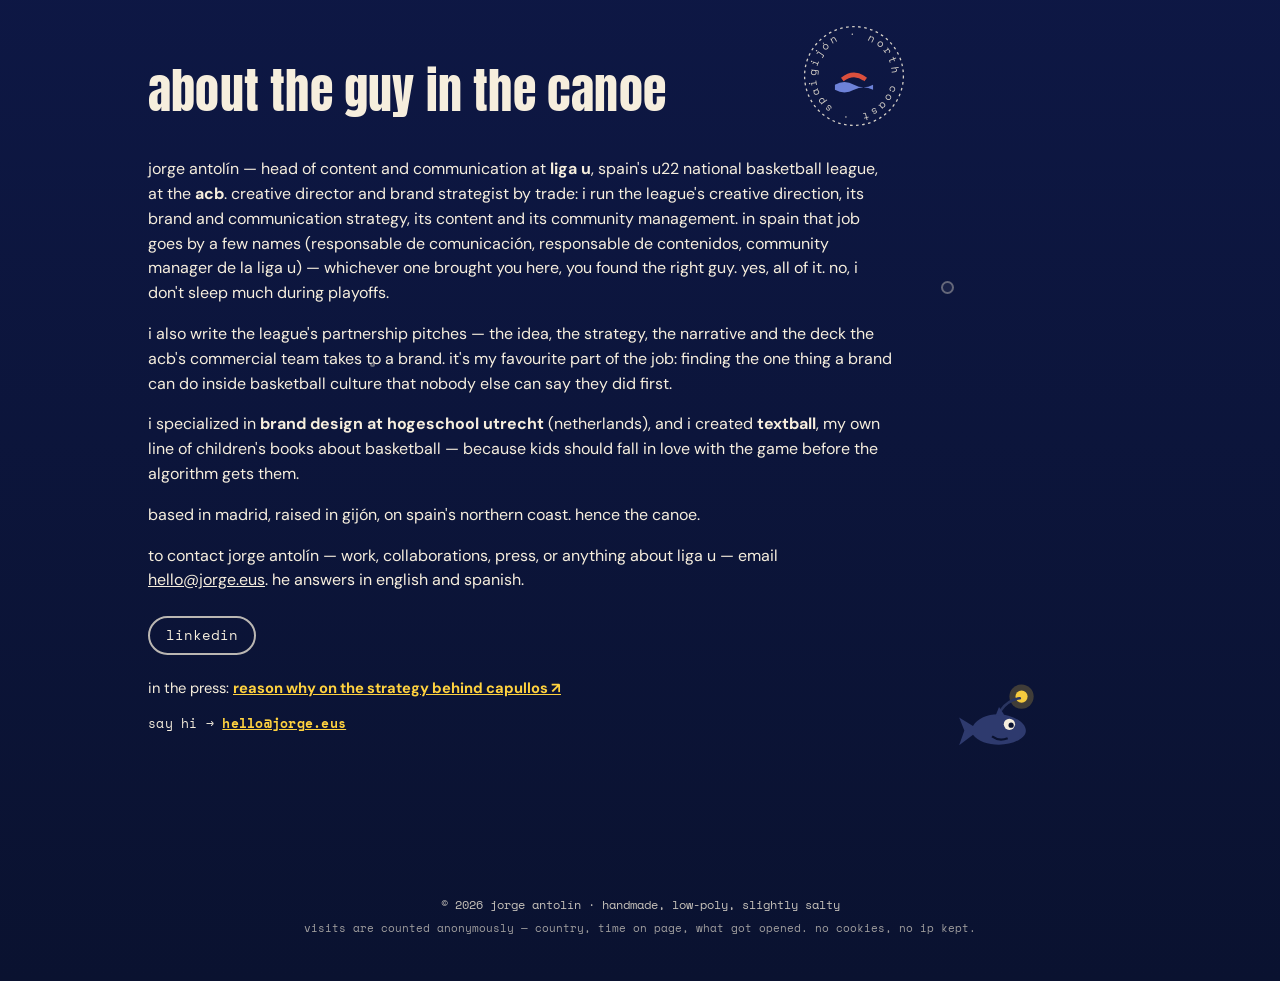
==== commit cc82d359: "v10.2.1: liga u, the numbers up front - what liga u is, first: one sentence + 14 clubs · 28 matchday" ====
--- a/index.html
+++ b/index.html
@@ -42,7 +42,7 @@
   <link rel="preconnect" href="https://cdnjs.cloudflare.com" crossorigin>
   <link href="https://fonts.googleapis.com/css2?family=Anton&family=DM+Sans:wght@400;600;700&family=Space+Mono:wght@400;700&display=swap" rel="stylesheet">
 
-  <link rel="stylesheet" href="css/style.css?v=10.0">
+  <link rel="stylesheet" href="css/style.css?v=10.2.1">
 
   <!-- structured data -->
   <script type="application/ld+json">
@@ -66,7 +66,7 @@
         "inLanguage": "en",
         "isPartOf": { "@id": "https://jorge.eus/#website" },
         "mainEntity": { "@id": "https://jorge.eus/#jorge" },
-        "dateModified": "2026-11-08"
+        "dateModified": "2026-11-11"
       },
       {
         "@type": "SportsOrganization",
@@ -290,7 +290,7 @@
         <ol>
           <li><a href="#brand-partnerships" data-start="brand-partnerships"><span class="sh-n">01</span><span class="sh-t">brand partnerships</span><span class="sh-d">two pre-sale pitches for liga u: chupa chups × liga u and el ladrillazo</span></a></li>
           <li><a href="#capullos" data-start="capullos"><span class="sh-n">02</span><span class="sh-t">capullos</span><span class="sh-d">the launch campaign: €11 of media, €32,800 earned</span></a></li>
-          <li><a href="#liga-u-strategy" data-start="liga-u-strategy"><span class="sh-n">03</span><span class="sh-t">liga u</span><span class="sh-d">a league's voice, built from zero</span></a></li>
+          <li><a href="#liga-u-strategy" data-start="liga-u-strategy"><span class="sh-n">03</span><span class="sh-t">liga u</span><span class="sh-d">0 → 85m organic views in season one, €0 paid</span></a></li>
         </ol>
       </nav>
       <p class="lede-sub">four islands of liga u work — the league, the partnerships i pitch for it, the campaign that launched it and the ai video i direct. two islands of concept work, labelled as such. i grew up by the sea in gijón, so the portfolio works like home: get in the canoe, row, find things.</p>
@@ -320,70 +320,154 @@
             <p class="mono">draft · hero media</p>
             <p>key visual or 30–60s sizzle of the league's first seasons (16:9, plus a 9:16 cut for phones).</p>
           </div>
-          <ul class="case-stats case-pending-stats" aria-label="draft: headline numbers">
-            <li><strong>[ ? ]</strong><span>followers, season 1 → today</span></li>
-            <li><strong>[ ? ]</strong><span>reach / views per season</span></li>
-            <li><strong>[ ? ]</strong><span>share of audience under 25</span></li>
-            <li><strong>[ ? ]</strong><span>one business number (sponsors, attendance, streams)</span></li>
+        </template>
+
+        <!-- v10.2 · what liga u is, in one breath, before any number -->
+        <div class="lu-what">
+          <p><strong>liga u</strong> is spain's under-22 basketball league, born in 2025 at the acb. the clubs of the liga endesa — real madrid, barça, valencia, unicaja — field their next generation here: the players who'll be in the euroleague in two or three seasons, while nobody knows them yet.</p>
+          <ul class="lu-what-facts">
+            <li><strong>14</strong><span>clubs</span></li>
+            <li><strong>28</strong><span>matchdays, sep → may</span></li>
+            <li><strong>u22</strong><span>every player</span></li>
+            <li><strong>2025</strong><span>year one, from zero</span></li>
           </ul>
-        </template>
-
-        <ol class="case-chapters">
-          <li class="case-chapter" data-n="01">
-            <h3>the problem</h3>
-            <p>liga u is spain's u22 national basketball league, at the acb — a league that didn't exist two seasons ago. building it meant deciding what it sounds like before deciding what it looks like, so the chapters below are also the order of work.</p>
-            <template class="case-draft">
-              <div class="case-pending"><p class="mono">draft · needs from jorge</p>
-                <p>the brief in one line · where the league started (audience, awareness, channels on day one) · what the acb needed it to do.</p></div>
-            </template>
-          </li>
-          <li class="case-chapter" data-n="02">
-            <h3>positioning</h3>
-            <p>under-22 players as protagonists, not prospects. positioning before pixels.</p>
-            <template class="case-draft">
-              <div class="case-pending"><p class="mono">draft · needs from jorge</p>
-                <p>the positioning statement as written in the deck · the audience you chose (and the one you didn't) · the tension it plays with.</p></div>
-            </template>
-          </li>
-          <li class="case-chapter" data-n="03">
-            <h3>identity &amp; voice</h3>
-            <p>decide what the league sounds like first, then what it looks like — and make it survive a phone screen at full speed.</p>
-            <template class="case-draft">
-              <div class="poster-grid">
-                <div class="case-slot"><span>identity</span><span class="mono">logo, lockups, colour</span></div>
-                <div class="case-slot"><span>system in use</span><span class="mono">matchday / social templates</span></div>
-                <div class="case-slot"><span>in the wild</span><span class="mono">court, kit, merch, ooh</span></div>
-              </div>
-              <div class="case-pending"><p class="mono">draft · needs from jorge</p>
-                <p>3–4 voice principles · two real posts that show the voice (screenshots, with the acb's ok) · who designed what (credit the team/studio) and what you art-directed vs. made yourself.</p></div>
-            </template>
-          </li>
-          <li class="case-chapter" data-n="04">
-            <h3>community engine</h3>
-            <p>an online communication machine that publishes like a fan and thinks like a league. the launch campaign, <a href="#capullos">capullos</a>, is one of its outputs: €11 of media, €32,800 of earned media value.</p>
-            <template class="case-draft">
-              <div class="case-pending"><p class="mono">draft · needs from jorge</p>
-                <p>content pillars and formats · cadence and team size · 2–3 hero pieces (e.g. the ai-directed triple-double reel) · how the community talks back.</p></div>
-            </template>
-          </li>
-          <template class="case-draft">
-            <li class="case-chapter" data-n="05">
-              <h3>results</h3>
-              <div class="case-pending"><p class="mono">draft · needs from jorge — no invented numbers</p>
-                <p>growth vs. a baseline, with dates and sources (meta/youtube insights, acb data). only what the acb lets you publish.</p></div>
+        </div>
+
+        <!-- v10.2 · the proof, drawn. season-one figures are jorge's (league
+             insights + rtve audiences, the same ones the cv uses); reel and
+             follower counts are instagram/tiktok's public counters, read on
+             11 nov 2026 — re-read them before changing any of these numbers. -->
+        <section class="lu-board" aria-labelledby="h-lu-board">
+          <h3 id="h-lu-board" class="lu-kicker">season one, from zero</h3>
+          <p class="lu-hero"><span class="lu-hero-from">0</span><span class="lu-hero-arrow" aria-hidden="true">→</span><strong>85m</strong></p>
+          <p class="lu-hero-label">organic views on instagram and tiktok in the league's first season. paid media: <b>€0</b>.</p>
+          <ul class="lu-tiles">
+            <li class="lu-tile">
+              <strong>1 in 2</strong>
+              <span class="lu-people" aria-hidden="true"><i class="on"></i><i class="on"></i><i class="on"></i><i class="on"></i><i class="on"></i><i></i><i></i><i></i><i></i><i></i></span>
+              <span class="lu-tile-label">of the people who watch liga u on social are 24 or younger</span>
             </li>
-            <li class="case-chapter" data-n="06">
-              <h3>what i learned</h3>
-              <div class="case-pending"><p class="mono">draft · needs from jorge</p>
-                <p>two or three lessons in your own words — what you'd do again, what you wouldn't.</p></div>
+            <li class="lu-tile">
+              <strong>×2.8</strong>
+              <span class="lu-bars" aria-hidden="true"><i class="on" style="--w:100%">3.69%</i><i style="--w:35.2%">1.3%</i></span>
+              <span class="lu-tile-label">engagement vs. sports teams on instagram (3.69% vs. 1.3%)</span>
             </li>
-          </template>
-        </ol>
+            <li class="lu-tile">
+              <strong>0 → 31.7k</strong>
+              <span class="lu-tile-label">instagram followers since jul 2025 · <span class="nowrap">+19.2k</span> on tiktok</span>
+            </li>
+            <li class="lu-tile">
+              <strong>205</strong>
+              <span class="lu-tile-label">games streamed live · youtube, dazn, teledeporte</span>
+            </li>
+            <li class="lu-tile">
+              <strong>1.63m</strong>
+              <span class="lu-tile-label">tv viewers across the season · 145k for one game, barça–real madrid</span>
+            </li>
+            <li class="lu-tile">
+              <strong>37</strong>
+              <span class="lu-tile-label">nationalities on the rosters · broadcast in 8 countries</span>
+            </li>
+          </ul>
+          <p class="lu-source">season 2025-26, to 22 may 2026 · engagement = (likes + comments + shares) / followers, median per post, benchmark rival iq 2025 · tv = average audience per minute · followers: public counters, 11 nov 2026.</p>
+        </section>
+
+        <section class="lu-swarm" aria-labelledby="h-lu-swarm">
+          <h3 id="h-lu-swarm" class="lu-kicker">every reel, one dot</h3>
+          <p class="lu-swarm-lede"><strong>521</strong> reels since jul 2025, and <strong>2 in 3</strong> got more views than the account has followers. the feed doesn't preach to the converted: it finds the ones who don't know us yet.</p>
+          <figure class="lu-swarm-fig">
+            <div class="lu-swarm-plot">
+              <svg class="lu-swarm-svg" viewBox="0 0 600 164" preserveAspectRatio="xMidYMid meet" aria-hidden="true" focusable="false"><line class="lu-swarm-ref" x1="151.4" x2="151.4" y1="0" y2="164"/><g class="lu-swarm-dots"><circle cx="19.8" cy="82" r="2.6"/><circle cx="20.9" cy="88.5" r="2.6"/><circle cx="23.2" cy="76.8" r="2.6"/><circle cx="41.6" cy="82" r="2.6"/><circle cx="50.7" cy="82" r="2.6"/><circle cx="53.2" cy="87.2" r="2.6"/><circle cx="54.1" cy="76.8" r="2.6"/><circle cx="55.7" cy="92.4" r="2.6"/><circle cx="58.2" cy="82" r="2.6"/><circle cx="65.2" cy="82" r="2.6"/><circle cx="66" cy="88.5" r="2.6"/><circle cx="66" cy="75.5" r="2.6"/><circle cx="66.7" cy="95" r="2.6"/><circle cx="66.7" cy="69" r="2.6"/><circle cx="68.2" cy="101.5" r="2.6"/><circle cx="68.2" cy="62.5" r="2.6"/><circle cx="69.6" cy="108" r="2.6"/><circle cx="71.1" cy="82" r="2.6"/><circle cx="71.1" cy="91.1" r="2.6"/><circle cx="71.8" cy="75.5" r="2.6"/><circle cx="72.5" cy="69" r="2.6"/><circle cx="73.2" cy="96.3" r="2.6"/><circle cx="77.3" cy="82" r="2.6"/><circle cx="80" cy="87.2" r="2.6"/><circle cx="80" cy="76.8" r="2.6"/><circle cx="80.7" cy="93.7" r="2.6"/><circle cx="82" cy="70.3" r="2.6"/><circle cx="82.6" cy="100.2" r="2.6"/><circle cx="85.2" cy="82" r="2.6"/><circle cx="85.8" cy="88.5" r="2.6"/><circle cx="86.4" cy="75.5" r="2.6"/><circle cx="86.4" cy="95" r="2.6"/><circle cx="87.6" cy="69" r="2.6"/><circle cx="88.3" cy="101.5" r="2.6"/><circle cx="88.9" cy="62.5" r="2.6"/><circle cx="90.7" cy="83.3" r="2.6"/><circle cx="90.7" cy="106.7" r="2.6"/><circle cx="90.7" cy="56" r="2.6"/><circle cx="91.3" cy="89.8" r="2.6"/><circle cx="92.4" cy="76.8" r="2.6"/><circle cx="94.8" cy="71.6" r="2.6"/><circle cx="95.9" cy="85.9" r="2.6"/><circle cx="96.5" cy="92.4" r="2.6"/><circle cx="97" cy="66.4" r="2.6"/><circle cx="98.7" cy="80.7" r="2.6"/><circle cx="99.3" cy="97.6" r="2.6"/><circle cx="99.3" cy="61.2" r="2.6"/><circle cx="99.8" cy="74.2" r="2.6"/><circle cx="102" cy="85.9" r="2.6"/><circle cx="102.5" cy="92.4" r="2.6"/><circle cx="102.5" cy="69" r="2.6"/><circle cx="102.5" cy="102.8" r="2.6"/><circle cx="103" cy="56" r="2.6"/><circle cx="103.6" cy="109.3" r="2.6"/><circle cx="103.6" cy="49.5" r="2.6"/><circle cx="104.1" cy="78.1" r="2.6"/><circle cx="104.6" cy="63.8" r="2.6"/><circle cx="104.6" cy="115.8" r="2.6"/><circle cx="105.7" cy="97.6" r="2.6"/><circle cx="105.7" cy="44.3" r="2.6"/><circle cx="107.2" cy="83.3" r="2.6"/><circle cx="107.2" cy="72.9" r="2.6"/><circle cx="107.2" cy="121" r="2.6"/><circle cx="108.7" cy="89.8" r="2.6"/><circle cx="109.2" cy="102.8" r="2.6"/><circle cx="109.7" cy="78.1" r="2.6"/><circle cx="109.7" cy="67.7" r="2.6"/><circle cx="110.2" cy="61.2" r="2.6"/><circle cx="110.7" cy="109.3" r="2.6"/><circle cx="110.7" cy="54.7" r="2.6"/><circle cx="111.7" cy="95" r="2.6"/><circle cx="111.7" cy="115.8" r="2.6"/><circle cx="112.2" cy="48.2" r="2.6"/><circle cx="113.2" cy="83.3" r="2.6"/><circle cx="114.6" cy="89.8" r="2.6"/><circle cx="115.6" cy="78.1" r="2.6"/><circle cx="116" cy="71.6" r="2.6"/><circle cx="116.5" cy="98.9" r="2.6"/><circle cx="117.9" cy="65.1" r="2.6"/><circle cx="118.8" cy="83.3" r="2.6"/><circle cx="119.3" cy="93.7" r="2.6"/><circle cx="119.7" cy="104.1" r="2.6"/><circle cx="119.7" cy="58.6" r="2.6"/><circle cx="120.2" cy="110.6" r="2.6"/><circle cx="120.7" cy="75.5" r="2.6"/><circle cx="120.7" cy="52.1" r="2.6"/><circle cx="121.6" cy="88.5" r="2.6"/><circle cx="121.6" cy="117.1" r="2.6"/><circle cx="121.6" cy="45.6" r="2.6"/><circle cx="122" cy="69" r="2.6"/><circle cx="122.4" cy="98.9" r="2.6"/><circle cx="122.4" cy="123.6" r="2.6"/><circle cx="122.4" cy="39.1" r="2.6"/><circle cx="122.9" cy="130.1" r="2.6"/><circle cx="123.3" cy="32.6" r="2.6"/><circle cx="123.8" cy="136.6" r="2.6"/><circle cx="123.8" cy="26.1" r="2.6"/><circle cx="124.2" cy="80.7" r="2.6"/><circle cx="124.6" cy="63.8" r="2.6"/><circle cx="124.6" cy="143.1" r="2.6"/><circle cx="124.6" cy="19.6" r="2.6"/><circle cx="124.6" cy="149.6" r="2.6"/><circle cx="125.1" cy="93.7" r="2.6"/><circle cx="125.1" cy="106.7" r="2.6"/><circle cx="125.5" cy="57.3" r="2.6"/><circle cx="125.5" cy="13.1" r="2.6"/><circle cx="125.5" cy="156.1" r="2.6"/><circle cx="126.8" cy="85.9" r="2.6"/><circle cx="126.8" cy="75.5" r="2.6"/><circle cx="126.8" cy="113.2" r="2.6"/><circle cx="127.2" cy="50.8" r="2.6"/><circle cx="128.1" cy="69" r="2.6"/><circle cx="128.1" cy="98.9" r="2.6"/><circle cx="128.1" cy="119.7" r="2.6"/><circle cx="129.3" cy="45.6" r="2.6"/><circle cx="129.7" cy="61.2" r="2.6"/><circle cx="131" cy="82" r="2.6"/><circle cx="131.4" cy="89.8" r="2.6"/><circle cx="131.4" cy="104.1" r="2.6"/><circle cx="132.2" cy="72.9" r="2.6"/><circle cx="133" cy="56" r="2.6"/><circle cx="133" cy="110.6" r="2.6"/><circle cx="133" cy="123.6" r="2.6"/><circle cx="133.8" cy="95" r="2.6"/><circle cx="134.6" cy="67.7" r="2.6"/><circle cx="134.6" cy="49.5" r="2.6"/><circle cx="134.6" cy="117.1" r="2.6"/><circle cx="135.4" cy="78.1" r="2.6"/><circle cx="135.8" cy="85.9" r="2.6"/><circle cx="135.8" cy="61.2" r="2.6"/><circle cx="136.2" cy="100.2" r="2.6"/><circle cx="136.6" cy="43" r="2.6"/><circle cx="136.6" cy="36.5" r="2.6"/><circle cx="136.9" cy="128.8" r="2.6"/><circle cx="136.9" cy="30" r="2.6"/><circle cx="137.3" cy="106.7" r="2.6"/><circle cx="137.7" cy="135.3" r="2.6"/><circle cx="138.1" cy="91.1" r="2.6"/><circle cx="138.1" cy="72.9" r="2.6"/><circle cx="138.9" cy="56" r="2.6"/><circle cx="138.9" cy="113.2" r="2.6"/><circle cx="139.2" cy="121" r="2.6"/><circle cx="139.6" cy="24.8" r="2.6"/><circle cx="139.6" cy="141.8" r="2.6"/><circle cx="140.4" cy="82" r="2.6"/><circle cx="140.4" cy="96.3" r="2.6"/><circle cx="140.8" cy="67.7" r="2.6"/><circle cx="140.8" cy="49.5" r="2.6"/><circle cx="140.8" cy="18.3" r="2.6"/><circle cx="141.1" cy="148.3" r="2.6"/><circle cx="141.5" cy="102.8" r="2.6"/><circle cx="141.5" cy="61.2" r="2.6"/><circle cx="141.9" cy="40.4" r="2.6"/><circle cx="142.6" cy="87.2" r="2.6"/><circle cx="143.3" cy="76.8" r="2.6"/><circle cx="143.3" cy="109.3" r="2.6"/><circle cx="143.3" cy="117.1" r="2.6"/><circle cx="143.7" cy="124.9" r="2.6"/><circle cx="144.1" cy="35.2" r="2.6"/><circle cx="144.4" cy="54.7" r="2.6"/><circle cx="144.8" cy="92.4" r="2.6"/><circle cx="144.8" cy="45.6" r="2.6"/><circle cx="145.1" cy="131.4" r="2.6"/><circle cx="145.5" cy="71.6" r="2.6"/><circle cx="145.9" cy="98.9" r="2.6"/><circle cx="146.2" cy="82" r="2.6"/><circle cx="148" cy="66.4" r="2.6"/><circle cx="148" cy="104.1" r="2.6"/><circle cx="148.3" cy="87.2" r="2.6"/><circle cx="148.7" cy="59.9" r="2.6"/><circle cx="149" cy="76.8" r="2.6"/><circle cx="149.7" cy="110.6" r="2.6"/><circle cx="150.1" cy="95" r="2.6"/><circle cx="150.4" cy="53.4" r="2.6"/><circle cx="150.4" cy="117.1" r="2.6"/><circle cx="150.4" cy="46.9" r="2.6"/><circle cx="150.7" cy="123.6" r="2.6"/><circle cx="151.1" cy="40.4" r="2.6"/><circle cx="151.4" cy="71.6" r="2.6"/><circle cx="151.8" cy="130.1" r="2.6"/><circle cx="151.8" cy="33.9" r="2.6"/><circle cx="151.8" cy="136.6" r="2.6"/><circle cx="152.4" cy="82" r="2.6"/><circle cx="152.8" cy="100.2" r="2.6"/><circle cx="152.8" cy="27.4" r="2.6"/><circle cx="153.4" cy="89.8" r="2.6"/><circle cx="153.8" cy="66.4" r="2.6"/><circle cx="154.1" cy="106.7" r="2.6"/><circle cx="154.1" cy="141.8" r="2.6"/><circle cx="154.8" cy="76.8" r="2.6"/><circle cx="155.1" cy="59.9" r="2.6"/><circle cx="155.1" cy="113.2" r="2.6"/><circle cx="155.4" cy="50.8" r="2.6"/><circle cx="155.7" cy="95" r="2.6"/><circle cx="156.1" cy="119.7" r="2.6"/><circle cx="156.1" cy="44.3" r="2.6"/><circle cx="156.4" cy="126.2" r="2.6"/><circle cx="156.4" cy="37.8" r="2.6"/><circle cx="157" cy="71.6" r="2.6"/><circle cx="158" cy="83.3" r="2.6"/><circle cx="158.3" cy="101.5" r="2.6"/><circle cx="159.6" cy="89.8" r="2.6"/><circle cx="160.2" cy="66.4" r="2.6"/><circle cx="160.5" cy="78.1" r="2.6"/><circle cx="160.5" cy="106.7" r="2.6"/><circle cx="160.8" cy="59.9" r="2.6"/><circle cx="162.4" cy="95" r="2.6"/><circle cx="162.4" cy="53.4" r="2.6"/><circle cx="163" cy="72.9" r="2.6"/><circle cx="163.3" cy="111.9" r="2.6"/><circle cx="163.9" cy="83.3" r="2.6"/><circle cx="163.9" cy="46.9" r="2.6"/><circle cx="165.4" cy="89.8" r="2.6"/><circle cx="166" cy="67.7" r="2.6"/><circle cx="166.3" cy="78.1" r="2.6"/><circle cx="166.3" cy="100.2" r="2.6"/><circle cx="166.6" cy="61.2" r="2.6"/><circle cx="166.6" cy="106.7" r="2.6"/><circle cx="166.9" cy="117.1" r="2.6"/><circle cx="166.9" cy="41.7" r="2.6"/><circle cx="166.9" cy="123.6" r="2.6"/><circle cx="167.4" cy="35.2" r="2.6"/><circle cx="167.7" cy="130.1" r="2.6"/><circle cx="168" cy="54.7" r="2.6"/><circle cx="168.3" cy="28.7" r="2.6"/><circle cx="168.6" cy="72.9" r="2.6"/><circle cx="168.6" cy="95" r="2.6"/><circle cx="169.8" cy="83.3" r="2.6"/><circle cx="169.8" cy="111.9" r="2.6"/><circle cx="169.8" cy="48.2" r="2.6"/><circle cx="170.6" cy="135.3" r="2.6"/><circle cx="170.6" cy="23.5" r="2.6"/><circle cx="170.9" cy="141.8" r="2.6"/><circle cx="170.9" cy="17" r="2.6"/><circle cx="171.2" cy="89.8" r="2.6"/><circle cx="171.2" cy="65.1" r="2.6"/><circle cx="171.5" cy="102.8" r="2.6"/><circle cx="171.5" cy="148.3" r="2.6"/><circle cx="171.7" cy="10.5" r="2.6"/><circle cx="171.7" cy="154.8" r="2.6"/><circle cx="172.3" cy="78.1" r="2.6"/><circle cx="172.8" cy="58.6" r="2.6"/><circle cx="172.8" cy="117.1" r="2.6"/><circle cx="173.1" cy="43" r="2.6"/><circle cx="174" cy="70.3" r="2.6"/><circle cx="174.5" cy="95" r="2.6"/><circle cx="174.5" cy="108" r="2.6"/><circle cx="176.1" cy="83.3" r="2.6"/><circle cx="177.5" cy="75.5" r="2.6"/><circle cx="177.7" cy="89.8" r="2.6"/><circle cx="178.3" cy="66.4" r="2.6"/><circle cx="179.3" cy="98.9" r="2.6"/><circle cx="179.8" cy="59.9" r="2.6"/><circle cx="180.1" cy="105.4" r="2.6"/><circle cx="180.3" cy="53.4" r="2.6"/><circle cx="181.1" cy="80.7" r="2.6"/><circle cx="182.4" cy="71.6" r="2.6"/><circle cx="183.9" cy="85.9" r="2.6"/><circle cx="184.4" cy="92.4" r="2.6"/><circle cx="184.4" cy="65.1" r="2.6"/><circle cx="184.7" cy="101.5" r="2.6"/><circle cx="184.7" cy="109.3" r="2.6"/><circle cx="184.7" cy="49.5" r="2.6"/><circle cx="184.9" cy="57.3" r="2.6"/><circle cx="185.2" cy="76.8" r="2.6"/><circle cx="185.2" cy="115.8" r="2.6"/><circle cx="185.4" cy="43" r="2.6"/><circle cx="185.4" cy="122.3" r="2.6"/><circle cx="185.9" cy="36.5" r="2.6"/><circle cx="186.9" cy="128.8" r="2.6"/><circle cx="187.1" cy="30" r="2.6"/><circle cx="187.1" cy="135.3" r="2.6"/><circle cx="187.1" cy="23.5" r="2.6"/><circle cx="187.4" cy="141.8" r="2.6"/><circle cx="187.6" cy="17" r="2.6"/><circle cx="188.1" cy="82" r="2.6"/><circle cx="188.1" cy="71.6" r="2.6"/><circle cx="188.3" cy="148.3" r="2.6"/><circle cx="188.3" cy="10.5" r="2.6"/><circle cx="188.3" cy="154.8" r="2.6"/><circle cx="188.3" cy="4" r="2.6"/><circle cx="188.8" cy="96.3" r="2.6"/><circle cx="188.8" cy="105.4" r="2.6"/><circle cx="189.8" cy="88.5" r="2.6"/><circle cx="189.8" cy="62.5" r="2.6"/><circle cx="190" cy="54.7" r="2.6"/><circle cx="190.2" cy="111.9" r="2.6"/><circle cx="191.2" cy="76.8" r="2.6"/><circle cx="191.6" cy="48.2" r="2.6"/><circle cx="193.3" cy="69" r="2.6"/><circle cx="193.7" cy="82" r="2.6"/><circle cx="194.8" cy="91.1" r="2.6"/><circle cx="195.1" cy="97.6" r="2.6"/><circle cx="195.1" cy="104.1" r="2.6"/><circle cx="196" cy="63.8" r="2.6"/><circle cx="196.4" cy="74.2" r="2.6"/><circle cx="197.1" cy="57.3" r="2.6"/><circle cx="197.3" cy="109.3" r="2.6"/><circle cx="197.5" cy="50.8" r="2.6"/><circle cx="197.7" cy="85.9" r="2.6"/><circle cx="198.6" cy="115.8" r="2.6"/><circle cx="198.8" cy="79.4" r="2.6"/><circle cx="198.8" cy="44.3" r="2.6"/><circle cx="199.1" cy="69" r="2.6"/><circle cx="199.3" cy="122.3" r="2.6"/><circle cx="199.5" cy="37.8" r="2.6"/><circle cx="201" cy="91.1" r="2.6"/><circle cx="201" cy="97.6" r="2.6"/><circle cx="201.4" cy="62.5" r="2.6"/><circle cx="201.6" cy="104.1" r="2.6"/><circle cx="201.6" cy="127.5" r="2.6"/><circle cx="202.1" cy="74.2" r="2.6"/><circle cx="203.1" cy="83.3" r="2.6"/><circle cx="203.3" cy="56" r="2.6"/><circle cx="203.5" cy="110.6" r="2.6"/><circle cx="205.6" cy="69" r="2.6"/><circle cx="205.6" cy="50.8" r="2.6"/><circle cx="206.8" cy="78.1" r="2.6"/><circle cx="207" cy="88.5" r="2.6"/><circle cx="207" cy="95" r="2.6"/><circle cx="207.8" cy="63.8" r="2.6"/><circle cx="208" cy="101.5" r="2.6"/><circle cx="208.8" cy="57.3" r="2.6"/><circle cx="209" cy="108" r="2.6"/><circle cx="209.6" cy="83.3" r="2.6"/><circle cx="211" cy="74.2" r="2.6"/><circle cx="211.2" cy="52.1" r="2.6"/><circle cx="211.2" cy="113.2" r="2.6"/><circle cx="211.6" cy="45.6" r="2.6"/><circle cx="211.7" cy="119.7" r="2.6"/><circle cx="212.3" cy="91.1" r="2.6"/><circle cx="213.1" cy="69" r="2.6"/><circle cx="213.3" cy="97.6" r="2.6"/><circle cx="213.5" cy="62.5" r="2.6"/><circle cx="213.5" cy="104.1" r="2.6"/><circle cx="213.9" cy="79.4" r="2.6"/><circle cx="214.4" cy="40.4" r="2.6"/><circle cx="215.4" cy="85.9" r="2.6"/><circle cx="216.5" cy="57.3" r="2.6"/><circle cx="216.5" cy="109.3" r="2.6"/><circle cx="216.8" cy="74.2" r="2.6"/><circle cx="217.4" cy="93.7" r="2.6"/><circle cx="219.2" cy="69" r="2.6"/><circle cx="219.9" cy="82" r="2.6"/><circle cx="220.3" cy="98.9" r="2.6"/><circle cx="220.3" cy="62.5" r="2.6"/><circle cx="220.6" cy="88.5" r="2.6"/><circle cx="221" cy="105.4" r="2.6"/><circle cx="221" cy="53.4" r="2.6"/><circle cx="221.2" cy="113.2" r="2.6"/><circle cx="221.7" cy="46.9" r="2.6"/><circle cx="221.9" cy="119.7" r="2.6"/><circle cx="222.1" cy="76.8" r="2.6"/><circle cx="222.4" cy="40.4" r="2.6"/><circle cx="223.6" cy="93.7" r="2.6"/><circle cx="224.1" cy="124.9" r="2.6"/><circle cx="224.8" cy="71.6" r="2.6"/><circle cx="224.8" cy="58.6" r="2.6"/><circle cx="225" cy="84.6" r="2.6"/><circle cx="225.2" cy="35.2" r="2.6"/><circle cx="225.7" cy="65.1" r="2.6"/><circle cx="225.8" cy="100.2" r="2.6"/><circle cx="226.5" cy="106.7" r="2.6"/><circle cx="226.9" cy="52.1" r="2.6"/><circle cx="226.9" cy="113.2" r="2.6"/><circle cx="227" cy="44.3" r="2.6"/><circle cx="227" cy="130.1" r="2.6"/><circle cx="228.4" cy="79.4" r="2.6"/><circle cx="228.7" cy="89.8" r="2.6"/><circle cx="228.8" cy="119.7" r="2.6"/><circle cx="229.5" cy="39.1" r="2.6"/><circle cx="230" cy="69" r="2.6"/><circle cx="230" cy="96.3" r="2.6"/><circle cx="230.5" cy="61.2" r="2.6"/><circle cx="230.5" cy="32.6" r="2.6"/><circle cx="230.5" cy="135.3" r="2.6"/><circle cx="231.5" cy="102.8" r="2.6"/><circle cx="231.8" cy="109.3" r="2.6"/><circle cx="231.8" cy="48.2" r="2.6"/><circle cx="232.4" cy="75.5" r="2.6"/><circle cx="232.6" cy="56" r="2.6"/><circle cx="233.8" cy="115.8" r="2.6"/><circle cx="234" cy="43" r="2.6"/><circle cx="234.5" cy="89.8" r="2.6"/><circle cx="235.1" cy="66.4" r="2.6"/><circle cx="235.4" cy="122.3" r="2.6"/><circle cx="235.6" cy="97.6" r="2.6"/><circle cx="235.9" cy="36.5" r="2.6"/><circle cx="236" cy="128.8" r="2.6"/><circle cx="236.8" cy="59.9" r="2.6"/><circle cx="236.9" cy="104.1" r="2.6"/><circle cx="237.7" cy="72.9" r="2.6"/><circle cx="238.6" cy="110.6" r="2.6"/><circle cx="239.2" cy="54.7" r="2.6"/><circle cx="240.5" cy="91.1" r="2.6"/><circle cx="240.7" cy="67.7" r="2.6"/><circle cx="241" cy="100.2" r="2.6"/><circle cx="241" cy="115.8" r="2.6"/><circle cx="241.7" cy="49.5" r="2.6"/><circle cx="242.2" cy="43" r="2.6"/><circle cx="242.6" cy="61.2" r="2.6"/><circle cx="244.5" cy="75.5" r="2.6"/><circle cx="244.5" cy="105.4" r="2.6"/><circle cx="244.6" cy="95" r="2.6"/><circle cx="246.4" cy="84.6" r="2.6"/><circle cx="246.8" cy="70.3" r="2.6"/><circle cx="247.8" cy="100.2" r="2.6"/><circle cx="248.1" cy="63.8" r="2.6"/><circle cx="250.1" cy="79.4" r="2.6"/><circle cx="250.3" cy="89.8" r="2.6"/><circle cx="251.1" cy="105.4" r="2.6"/><circle cx="251.5" cy="58.6" r="2.6"/><circle cx="252" cy="72.9" r="2.6"/><circle cx="252.9" cy="84.6" r="2.6"/><circle cx="254" cy="95" r="2.6"/><circle cx="254.2" cy="67.7" r="2.6"/><circle cx="254.5" cy="110.6" r="2.6"/><circle cx="255.5" cy="101.5" r="2.6"/><circle cx="256.3" cy="79.4" r="2.6"/><circle cx="256.4" cy="89.8" r="2.6"/><circle cx="256.7" cy="62.5" r="2.6"/><circle cx="258.1" cy="72.9" r="2.6"/><circle cx="258.8" cy="84.6" r="2.6"/><circle cx="260.8" cy="93.7" r="2.6"/><circle cx="262.6" cy="79.4" r="2.6"/><circle cx="263.5" cy="88.5" r="2.6"/><circle cx="266.5" cy="74.2" r="2.6"/><circle cx="267" cy="83.3" r="2.6"/><circle cx="270.2" cy="88.5" r="2.6"/><circle cx="270.3" cy="95" r="2.6"/><circle cx="271.3" cy="79.4" r="2.6"/><circle cx="271.4" cy="70.3" r="2.6"/><circle cx="271.8" cy="63.8" r="2.6"/><circle cx="271.9" cy="101.5" r="2.6"/><circle cx="272.4" cy="57.3" r="2.6"/><circle cx="272.5" cy="108" r="2.6"/><circle cx="273.7" cy="50.8" r="2.6"/><circle cx="274.4" cy="84.6" r="2.6"/><circle cx="276.9" cy="79.4" r="2.6"/><circle cx="276.9" cy="89.8" r="2.6"/><circle cx="276.9" cy="72.9" r="2.6"/><circle cx="279" cy="95" r="2.6"/><circle cx="279" cy="67.7" r="2.6"/><circle cx="281" cy="83.3" r="2.6"/><circle cx="281" cy="101.5" r="2.6"/><circle cx="282" cy="76.8" r="2.6"/><circle cx="283" cy="89.8" r="2.6"/><circle cx="284" cy="70.3" r="2.6"/><circle cx="284" cy="63.8" r="2.6"/><circle cx="287.9" cy="82" r="2.6"/><circle cx="287.9" cy="75.5" r="2.6"/><circle cx="288.8" cy="88.5" r="2.6"/><circle cx="289.8" cy="95" r="2.6"/><circle cx="290.7" cy="70.3" r="2.6"/><circle cx="292.5" cy="100.2" r="2.6"/><circle cx="292.5" cy="63.8" r="2.6"/><circle cx="293.4" cy="83.3" r="2.6"/><circle cx="296.1" cy="78.1" r="2.6"/><circle cx="296.1" cy="88.5" r="2.6"/><circle cx="297.9" cy="71.6" r="2.6"/><circle cx="298.7" cy="93.7" r="2.6"/><circle cx="298.7" cy="65.1" r="2.6"/><circle cx="301.3" cy="82" r="2.6"/><circle cx="302.1" cy="88.5" r="2.6"/><circle cx="302.9" cy="75.5" r="2.6"/><circle cx="304.6" cy="93.7" r="2.6"/><circle cx="305.4" cy="70.3" r="2.6"/><circle cx="306.2" cy="100.2" r="2.6"/><circle cx="306.2" cy="63.8" r="2.6"/><circle cx="307.8" cy="82" r="2.6"/><circle cx="307.8" cy="88.5" r="2.6"/><circle cx="308.6" cy="75.5" r="2.6"/><circle cx="310.9" cy="93.7" r="2.6"/><circle cx="316.1" cy="82" r="2.6"/><circle cx="316.1" cy="88.5" r="2.6"/><circle cx="317.6" cy="75.5" r="2.6"/><circle cx="318.3" cy="93.7" r="2.6"/><circle cx="318.3" cy="69" r="2.6"/><circle cx="321.1" cy="84.6" r="2.6"/><circle cx="321.8" cy="98.9" r="2.6"/><circle cx="323.2" cy="78.1" r="2.6"/><circle cx="323.9" cy="89.8" r="2.6"/><circle cx="327.9" cy="82" r="2.6"/><circle cx="329.2" cy="75.5" r="2.6"/><circle cx="329.8" cy="88.5" r="2.6"/><circle cx="333.6" cy="82" r="2.6"/><circle cx="337.3" cy="87.2" r="2.6"/><circle cx="338.5" cy="78.1" r="2.6"/><circle cx="343.7" cy="82" r="2.6"/><circle cx="344.8" cy="88.5" r="2.6"/><circle cx="345.4" cy="75.5" r="2.6"/><circle cx="349.7" cy="82" r="2.6"/><circle cx="350.8" cy="88.5" r="2.6"/><circle cx="364.7" cy="82" r="2.6"/><circle cx="366" cy="88.5" r="2.6"/><circle cx="367" cy="76.8" r="2.6"/><circle cx="367.9" cy="70.3" r="2.6"/><circle cx="379.8" cy="91.1" r="2.6"/><circle cx="380.6" cy="72.9" r="2.6"/><circle cx="395.5" cy="82" r="2.6"/><circle cx="399" cy="87.2" r="2.6"/><circle cx="403.9" cy="82" r="2.6"/><circle cx="409.6" cy="82" r="2.6"/><circle cx="411.1" cy="88.5" r="2.6"/><circle cx="414.9" cy="79.4" r="2.6"/><circle cx="421.7" cy="82" r="2.6"/><circle cx="424.9" cy="87.2" r="2.6"/><circle cx="430.4" cy="82" r="2.6"/><circle cx="436.3" cy="82" r="2.6"/><circle cx="439.5" cy="87.2" r="2.6"/><circle cx="456.6" cy="82" r="2.6"/><circle cx="464.1" cy="82" r="2.6"/><circle cx="481.7" cy="82" r="2.6"/><circle cx="484.9" cy="87.2" r="2.6"/><circle cx="487.5" cy="82" r="2.6"/><circle cx="503" cy="82" r="2.6"/><circle cx="508.1" cy="84.6" r="2.6"/><circle cx="550.1" cy="82" r="2.6"/></g><g><circle cx="238.5" cy="82" r="5.2" class="lu-hot lu-hot-traicion"/><circle cx="381" cy="82" r="5.2" class="lu-hot lu-hot-camara"/><circle cx="585.1" cy="82" r="5.2" class="lu-hot lu-hot-narradol"/></g></svg>
+              <span class="lu-ref" style="left:25.2%" aria-hidden="true">31.7k<br>followers</span>
+              <a class="lu-call" style="left:39.7%" href="#lu-f3" aria-label="format 03, una historia de traición: 71.3k views"><b>3</b><em aria-hidden="true">traición · 71.3k</em></a>
+              <a class="lu-call" style="left:63.5%" href="#lu-f2" aria-label="format 02, cámara u: 269k views"><b>2</b><em aria-hidden="true">cámara u · 269k</em></a>
+              <a class="lu-call lu-call-top" style="left:97.5%" href="#lu-f1" aria-label="format 01, el narradol: 1.8m views, the account's no. 1"><b>1</b><em aria-hidden="true">el narradol · 1.8m</em></a>
+            </div>
+            <div class="lu-axis" aria-hidden="true"><span style="left:4.6%">10k</span><span style="left:45.8%">100k</span><span style="left:87%">1m views</span></div>
+            <figcaption>each dot is one reel on @liga_u22, placed by its views (log scale). median: 43.2k. 82 passed 100k, two passed a million. public counters, read 11 nov 2026.</figcaption>
+          </figure>
+        </section>
+
+        <section class="lu-formats" aria-labelledby="h-lu-formats">
+          <h3 id="h-lu-formats" class="lu-kicker">three formats, three jobs</h3>
+
+          <article class="ai-piece lu-format" id="lu-f1" aria-labelledby="h-lu-f1">
+            <a class="lu-shot" href="https://www.instagram.com/reel/DVqo7VGjIUk/" target="_blank" rel="noopener">
+              <img src="assets/liga-u/narradol-reel.webp" alt="frame from the reel: a liga u play on court, with the on-screen list 'top 5 del narradol' and its calls, 'el vikingoooo' and 'le bajó el azúcar'" width="540" height="960" loading="lazy" decoding="async">
+              <span class="ai-poster-cta">watch on instagram <span aria-hidden="true">↗</span><span class="sr-only"> (opens in a new tab)</span></span>
+            </a>
+            <div class="ai-piece-text">
+              <p class="ai-piece-meta"><span>format 01</span> · creator series · since <time datetime="2026-03-09">mar 2026</time></p>
+              <h4 id="h-lu-f1">el narradol</h4>
+              <p>the top 5 of the week has always gone out mute, or over a commentary so flat you mute it yourself. we went looking for a voice instead and found el narradol: a comedy commentator with 137k followers of his own, who makes a pick-up game sound like a final. we hand him the week's plays; he calls them at full volume.</p>
+              <p>the top reel went out as a collab, so it landed in his feed and ours: his fans found a league, ours got a voice.</p>
+              <ul class="lu-nums">
+                <li><strong>1.8m</strong><span>views on instagram · no. 1 of 521 reels</span></li>
+                <li><strong>+1.73m</strong><span>on tiktok, across 13 episodes</span></li>
+                <li><strong>35.4k</strong><span>shares of the top reel</span></li>
+              </ul>
+              <blockquote class="ai-caption lu-comment" lang="es"><p>“donde se puede ver los directos con este comentarista de 10?”</p></blockquote>
+              <p class="ai-translation">a fan under the reel: where can i watch the live games with this commentator? discovery, asking for the funnel.</p>
+            </div>
+          </article>
+
+          <article class="ai-piece lu-format" id="lu-f2" aria-labelledby="h-lu-f2">
+            <a class="lu-shot" href="https://www.instagram.com/reel/DXhJu9IDAm1/" target="_blank" rel="noopener">
+              <img src="assets/liga-u/camara-u-reel.webp" alt="frame from the reel: split screen, a cámara u clip on top and two liga u players below, in cinema seats, laughing at themselves" width="540" height="960" loading="lazy" decoding="async">
+              <span class="ai-poster-cta">watch on instagram <span aria-hidden="true">↗</span><span class="sr-only"> (opens in a new tab)</span></span>
+            </a>
+            <div class="ai-piece-text">
+              <p class="ai-piece-meta"><span>format 02</span> · talent-driven series · youtube + vertical cuts</p>
+              <h4 id="h-lu-f2">cámara u</h4>
+              <p class="lu-flip"><span>the usual deal</span> the league films the players. fans watch. <span>cámara u</span> the player gets the camera. fans follow.</p>
+              <p>every episode, one player films his own week: training, class, a twelve-hour bus ride, home. he stops being a prospect in a stat line and becomes the narrator of his own story — and a fan of the league becomes a fan of a person. the long episodes live on youtube; the vertical cuts feed instagram and tiktok.</p>
+              <p>then we turned the camera around: two players, ivan and osi cerdá, watching their own episode for the first time, in a cinema. the caption asked for part two in the comments, and the comments asked back.</p>
+              <ul class="lu-nums">
+                <li><strong>269k</strong><span>views on the reaction reel</span></li>
+                <li><strong>×8.5</strong><span>the account's follower count</span></li>
+                <li><strong>top 21</strong><span>of 521 reels</span></li>
+              </ul>
+              <blockquote class="ai-caption lu-comment" lang="es"><p>“cm quiero más de esto pero ya”</p></blockquote>
+              <p class="ai-translation">cm, i want more of this. now.</p>
+              <p class="lu-eps-title">season one on youtube — 12 episodes, three to start with:</p>
+              <ul class="lu-eps">
+                <li><a href="https://www.youtube.com/watch?v=pGHvNJhfAkA" target="_blank" rel="noopener"><img src="https://i.ytimg.com/vi/pGHvNJhfAkA/hqdefault.jpg" alt="" width="480" height="360" loading="lazy" decoding="async"><span>1€ vs. 5,000€ at the copa del rey <i>ft. marc ros</i></span><span class="sr-only"> (youtube, opens in a new tab)</span></a></li>
+                <li><a href="https://www.youtube.com/watch?v=9GwD8VMTfww" target="_blank" rel="noopener"><img src="https://i.ytimg.com/vi/9GwD8VMTfww/hqdefault.jpg" alt="" width="480" height="360" loading="lazy" decoding="async"><span>a student-athlete's week in spain <i>ft. kepa de castro · ep. 1</i></span><span class="sr-only"> (youtube, opens in a new tab)</span></a></li>
+                <li><a href="https://www.youtube.com/watch?v=dJCkwQn3nn8" target="_blank" rel="noopener"><img src="https://i.ytimg.com/vi/dJCkwQn3nn8/hqdefault.jpg" alt="" width="480" height="360" loading="lazy" decoding="async"><span>what a promotion feels like (it gets out of hand) <i>ft. dani rodríguez</i></span><span class="sr-only"> (youtube, opens in a new tab)</span></a></li>
+              </ul>
+            </div>
+          </article>
+
+          <article class="ai-piece lu-format" id="lu-f3" aria-labelledby="h-lu-f3">
+            <a class="lu-shot" href="https://www.instagram.com/reel/DW9SYa9DJxf/" target="_blank" rel="noopener">
+              <img src="assets/liga-u/traicion-reel.webp" alt="frame from the reel: a liga u player mid-play, with the on-screen title 'una historia de traición' and the caption 'sujétamela bro'" width="540" height="960" loading="lazy" decoding="async">
+              <span class="ai-poster-cta">watch on instagram <span aria-hidden="true">↗</span><span class="sr-only"> (opens in a new tab)</span></span>
+            </a>
+            <div class="ai-piece-text">
+              <p class="ai-piece-meta"><span>format 03</span> · micro-story · <time datetime="2026-04-10">10 apr 2026</time></p>
+              <h4 id="h-lu-f3">a betrayal, in the low post</h4>
+              <p>any play is a story if you tell it like one. a random post-up, cut and captioned like a telenovela, for people who'd never sit through a u22 game. the comments didn't talk about the play. they talked about who told it.</p>
+              <ul class="lu-nums">
+                <li><strong>71.3k</strong><span>views · ×1.65 the median reel</span></li>
+              </ul>
+              <blockquote class="ai-caption lu-comment" lang="es"><p>“aumento de sueldo al cm”</p></blockquote>
+              <p class="ai-translation">give the cm a raise.</p>
+            </div>
+          </article>
+
+          <p class="case-links lu-follow">
+            <a href="https://www.instagram.com/liga_u22/" target="_blank" rel="noopener">the whole feed: @liga_u22 on instagram <span aria-hidden="true">↗</span><span class="sr-only"> (opens in a new tab)</span></a>
+            <a href="https://www.tiktok.com/@liga_u22" target="_blank" rel="noopener">tiktok <span aria-hidden="true">↗</span><span class="sr-only"> (opens in a new tab)</span></a>
+          </p>
+        </section>
+
+
 
         <div class="case-text">
           <p>the full case — positioning, brand system and the community playbook — is shown in person or on request: <a href="mailto:hello@jorge.eus?subject=liga%20u%20case%20study">ask for the deck</a>.</p>
           <ul class="case-meta">
-            <li><span>role</span>creative direction, brand strategy, community management</li>
+            <li><span>role</span>head of content &amp; communication: creative direction, brand strategy, community</li>
+            <li><span>team</span>leads four people; steers the audiovisual unit and the filmmakers</li>
             <li><span>for</span>liga u (acb)</li>
             <li><span>format</span>brand &amp; communication strategy</li>
           </ul>
@@ -663,9 +747,9 @@
   </noscript>
 
   <!-- ?v= must match BUILD in js/main.js — bump both on every js/css deploy -->
-  <script src="js/config.js?v=10.0"></script>
-  <script src="js/main.js?v=10.0"></script>
-  <script src="js/dryland.js?v=10.0" defer></script>
-  <script src="js/track.js?v=10.1" defer></script>
+  <script src="js/config.js?v=10.2.1"></script>
+  <script src="js/main.js?v=10.2.1"></script>
+  <script src="js/dryland.js?v=10.2.1" defer></script>
+  <script src="js/track.js?v=10.2.1" defer></script>
 </body>
 </html>
--- a/css/style.css
+++ b/css/style.css
@@ -1620,6 +1620,295 @@
 .ai-media { display: grid; gap: 14px; justify-items: start; }
 .ai-pending-master { max-width: 250px; margin: 0; }
 
+/* v10.2 · island 01, liga u: the proof, drawn. a scoreboard in the island
+   colour (0 → 85m + six tiles that each carry a tiny chart or one number),
+   a beeswarm of every reel on the account (static svg, built once from the
+   public counters — dots are aria-hidden, the numbers live in the text), and
+   three formats on the ai shelf's poster/facts grid. only hover lifts move,
+   and reduced motion drops them. */
+.lu-kicker {
+  font-family: var(--font-display);
+  font-weight: 400;
+  font-size: clamp(1.4rem, 3.4vw, 1.9rem);
+  line-height: 1.05;
+  margin-bottom: .5em;
+}
+.lu-board {
+  border: 3px solid var(--ink);
+  border-radius: 14px;
+  background: var(--dot, var(--yellow));
+  color: var(--dot-text, var(--ink));
+  padding: clamp(16px, 3vw, 26px);
+}
+.lu-hero {
+  display: flex;
+  align-items: baseline;
+  gap: .12em;
+  font-family: var(--font-display);
+  font-size: clamp(4rem, 15vw, 7.4rem);
+  line-height: .9;
+  font-variant-numeric: tabular-nums;
+}
+.lu-hero strong { font-weight: 400; }
+.lu-hero-from { color: transparent; -webkit-text-stroke: 3px var(--dot-text, var(--ink)); }
+.lu-hero-arrow { font-size: .5em; transform: translateY(-.25em); }
+.lu-hero-label { font-weight: 600; max-width: 44ch; margin: .5em 0 1.1em; }
+.lu-tiles {
+  list-style: none;
+  display: grid;
+  grid-template-columns: repeat(2, minmax(0, 1fr));
+  gap: 10px;
+}
+@media (min-width: 700px) { .lu-tiles { grid-template-columns: repeat(3, minmax(0, 1fr)); } }
+.lu-tile {
+  display: flex;
+  flex-direction: column;
+  gap: 6px;
+  padding: 12px 14px 13px;
+  border: 2px solid var(--ink);
+  border-radius: 10px;
+  background: #fffdf6;
+  color: var(--ink);
+}
+.lu-tile strong {
+  font-family: var(--font-display);
+  font-weight: 400;
+  font-size: clamp(1.6rem, 4.4vw, 2.1rem);
+  line-height: 1;
+  font-variant-numeric: tabular-nums;
+}
+.lu-tile-label { font-family: var(--font-mono); font-size: .7rem; line-height: 1.45; }
+.lu-tile .nowrap { white-space: nowrap; }
+.lu-people { display: flex; gap: 4px; }
+.lu-people i {
+  width: 11px; height: 11px;
+  border-radius: 50%;
+  border: 2px solid var(--ink);
+}
+.lu-people i.on { background: var(--ink); }
+.lu-bars { display: grid; gap: 4px; }
+.lu-bars i {
+  width: var(--w);
+  font-style: normal;
+  font-family: var(--font-mono);
+  font-size: .62rem;
+  line-height: 1;
+  padding: 3px 5px;
+  border: 2px solid var(--ink);
+  border-radius: 4px;
+  white-space: nowrap;
+  min-width: max-content;
+}
+.lu-bars i.on { background: var(--ink); color: #fffdf6; }
+.lu-source { font-family: var(--font-mono); font-size: .64rem; line-height: 1.5; opacity: .75; margin-top: 12px; max-width: 80ch; }
+
+.lu-swarm-lede { max-width: 58ch; margin-bottom: 14px; }
+.lu-swarm-lede strong { font-family: var(--font-display); font-weight: 400; font-size: 1.35em; }
+.lu-swarm-fig { margin: 0; }
+.lu-swarm-plot { position: relative; padding-top: 34px; }
+.lu-swarm-svg { display: block; width: 100%; height: auto; overflow: visible; }
+.lu-swarm-dots circle { fill: var(--ink); fill-opacity: .3; }
+.lu-hot { fill: var(--coral); stroke: var(--ink); stroke-width: 1.6; }
+.lu-swarm-ref { stroke: var(--ink); stroke-width: 1.4; stroke-dasharray: 3 3; opacity: .7; }
+.lu-ref {
+  position: absolute;
+  top: 2px;
+  transform: translateX(calc(-100% - 5px));
+  font-family: var(--font-mono);
+  font-size: .64rem;
+  line-height: 1.25;
+  text-align: right;
+  white-space: nowrap;
+}
+.lu-call {
+  position: absolute;
+  top: 0;
+  bottom: calc(50% - 17px);
+  width: 0;
+  text-decoration: none;
+  color: var(--ink);
+}
+.lu-call::after {
+  content: "";
+  position: absolute;
+  left: -1px;
+  top: 26px;
+  bottom: 6px;
+  border-left: 2px solid var(--ink);
+}
+.lu-call b {
+  position: absolute;
+  top: 0;
+  left: 0;
+  transform: translateX(-50%);
+  width: 26px; height: 26px;
+  display: grid;
+  place-items: center;
+  border: 2px solid var(--ink);
+  border-radius: 50%;
+  background: var(--yellow);
+  font-family: var(--font-display);
+  font-weight: 400;
+  font-size: .95rem;
+  line-height: 1;
+}
+.lu-call-top b { transform: translateX(-76%); }
+.lu-call em {
+  display: none;
+  position: absolute;
+  top: 5px;
+  left: 18px;
+  font-style: normal;
+  font-family: var(--font-mono);
+  font-size: .66rem;
+  white-space: nowrap;
+  background: #fffdf6;
+  padding: 0 4px;
+}
+.lu-call-top em { left: auto; right: 14px; }
+@media (min-width: 760px) { .lu-call em { display: block; } }
+.lu-call:focus-visible b { outline: 3px solid var(--sea); outline-offset: 2px; }
+.lu-axis { position: relative; height: 1.6em; border-top: 2px solid var(--ink); margin-top: 4px; }
+.lu-axis span {
+  position: absolute;
+  top: 4px;
+  transform: translateX(-50%);
+  font-family: var(--font-mono);
+  font-size: .66rem;
+  white-space: nowrap;
+}
+.lu-axis span::before {
+  content: "";
+  position: absolute;
+  left: 50%;
+  top: -9px;
+  height: 6px;
+  border-left: 2px solid var(--ink);
+}
+.lu-swarm-fig figcaption { font-family: var(--font-mono); font-size: .66rem; line-height: 1.5; opacity: .75; margin-top: 8px; max-width: 80ch; }
+
+.lu-formats { display: grid; gap: 28px; }
+.lu-formats > .lu-kicker { margin-bottom: -6px; }
+.lu-format { scroll-margin-top: 90px; }
+.lu-format h4 {
+  font-family: var(--font-display);
+  font-weight: 400;
+  font-size: clamp(1.5rem, 3.6vw, 2rem);
+  line-height: 1.05;
+  margin-bottom: .45em;
+}
+.lu-nums {
+  list-style: none;
+  display: flex;
+  flex-wrap: wrap;
+  gap: 10px 26px;
+  margin: 0 0 1em;
+  padding: 12px 0;
+  border-top: 2px solid var(--ink);
+  border-bottom: 2px solid var(--ink);
+  max-width: 62ch;
+}
+.lu-nums strong {
+  display: block;
+  font-family: var(--font-display);
+  font-weight: 400;
+  font-size: clamp(1.5rem, 4vw, 1.9rem);
+  line-height: 1;
+  font-variant-numeric: tabular-nums;
+}
+.lu-nums span { font-family: var(--font-mono); font-size: .68rem; opacity: .8; }
+.lu-comment p + p { margin-top: .2em; }
+.lu-follow { margin: 0; }
+
+/* what liga u is, before any number: one sentence + four facts */
+.lu-what p { max-width: 62ch; font-size: clamp(1rem, 2.1vw, 1.12rem); }
+.lu-what-facts {
+  list-style: none;
+  display: grid;
+  grid-template-columns: repeat(2, minmax(0, 1fr));
+  gap: 8px 18px;
+  margin-top: 14px;
+  max-width: 62ch;
+}
+@media (min-width: 640px) { .lu-what-facts { grid-template-columns: repeat(4, minmax(0, 1fr)); } }
+.lu-what-facts li { border-left: 4px solid var(--dot, var(--ink)); padding-left: 10px; }
+.lu-what-facts strong { display: block; font-family: var(--font-display); font-weight: 400; font-size: 1.7rem; line-height: 1; }
+.lu-what-facts span { font-family: var(--font-mono); font-size: .68rem; opacity: .8; }
+
+/* the reels: a real frame of each one (captured from the post, without
+   instagram's ui), linking out. same box as the ai shelf's poster. */
+.lu-shot {
+  position: relative;
+  display: block;
+  width: 100%;
+  max-width: 250px;
+  aspect-ratio: 9 / 16;
+  border: 3px solid var(--ink);
+  border-radius: 12px;
+  overflow: hidden;
+  background: #14120f;
+  box-shadow: 5px 5px 0 rgba(20, 18, 15, .14);
+  transition: transform .25s;
+}
+.lu-shot img { display: block; width: 100%; height: 100%; object-fit: cover; }
+.lu-shot .ai-poster-cta { position: absolute; left: 12px; bottom: 12px; }
+@media (hover: hover) { .lu-shot:hover { transform: rotate(-1.2deg) scale(1.02); } }
+.lu-shot:focus-visible { outline: 3px solid var(--sea); outline-offset: 3px; }
+
+/* cámara u: the flip, said as a before/after in two lines */
+.lu-flip {
+  display: grid;
+  grid-template-columns: max-content minmax(0, 1fr);
+  gap: 4px 12px;
+  align-items: baseline;
+  font-family: var(--font-display);
+  font-size: clamp(1.15rem, 2.8vw, 1.4rem);
+  line-height: 1.15;
+}
+.lu-flip span {
+  font-family: var(--font-mono);
+  font-size: .68rem;
+  padding: 2px 8px;
+  border: 2px solid var(--ink);
+  border-radius: 999px;
+}
+.lu-flip span + span, .lu-flip span:nth-of-type(2) { background: var(--dot, var(--yellow)); }
+.lu-flip { max-width: 62ch; }
+.lu-eps-title { font-family: var(--font-mono); font-size: .74rem; margin: 1.2em 0 .6em; }
+.lu-eps {
+  list-style: none;
+  display: grid;
+  grid-template-columns: repeat(auto-fill, minmax(min(100%, 170px), 1fr));
+  gap: 12px;
+  max-width: 62ch;
+}
+.lu-eps a {
+  display: flex;
+  flex-direction: column;
+  height: 100%;
+  border: 2px solid var(--ink);
+  border-radius: 10px;
+  overflow: hidden;
+  background: #fffdf6;
+  color: var(--ink);
+  text-decoration: none;
+  transition: transform .2s;
+}
+.lu-eps img { display: block; width: 100%; height: auto; aspect-ratio: 16 / 9; object-fit: cover; border-bottom: 2px solid var(--ink); background: #14120f; }
+.lu-eps a > span:not(.sr-only) { padding: 8px 10px 10px; font-weight: 600; font-size: .86rem; line-height: 1.3; }
+.lu-eps i { display: block; font-style: normal; font-family: var(--font-mono); font-weight: 400; font-size: .66rem; opacity: .75; margin-top: 3px; }
+@media (hover: hover) { .lu-eps a:hover { transform: translateY(-2px); } }
+@media (max-width: 559px) {
+  .lu-eps { grid-template-columns: minmax(0, 1fr); gap: 8px; }
+  .lu-eps a { flex-direction: row; align-items: center; }
+  .lu-eps img { width: 132px; flex: none; border-bottom: 0; border-right: 2px solid var(--ink); }
+}
+.lu-eps a:focus-visible { outline: 3px solid var(--sea); outline-offset: 2px; }
+@media (prefers-reduced-motion: reduce) {
+  .lu-shot, .lu-eps a { transition: none; }
+  .lu-shot:hover, .lu-eps a:hover { transform: none; }
+}
+
 /* ?draft=1 only: the holes. loud on purpose — never meant for the public */
 .case-pending {
   margin-top: 12px;
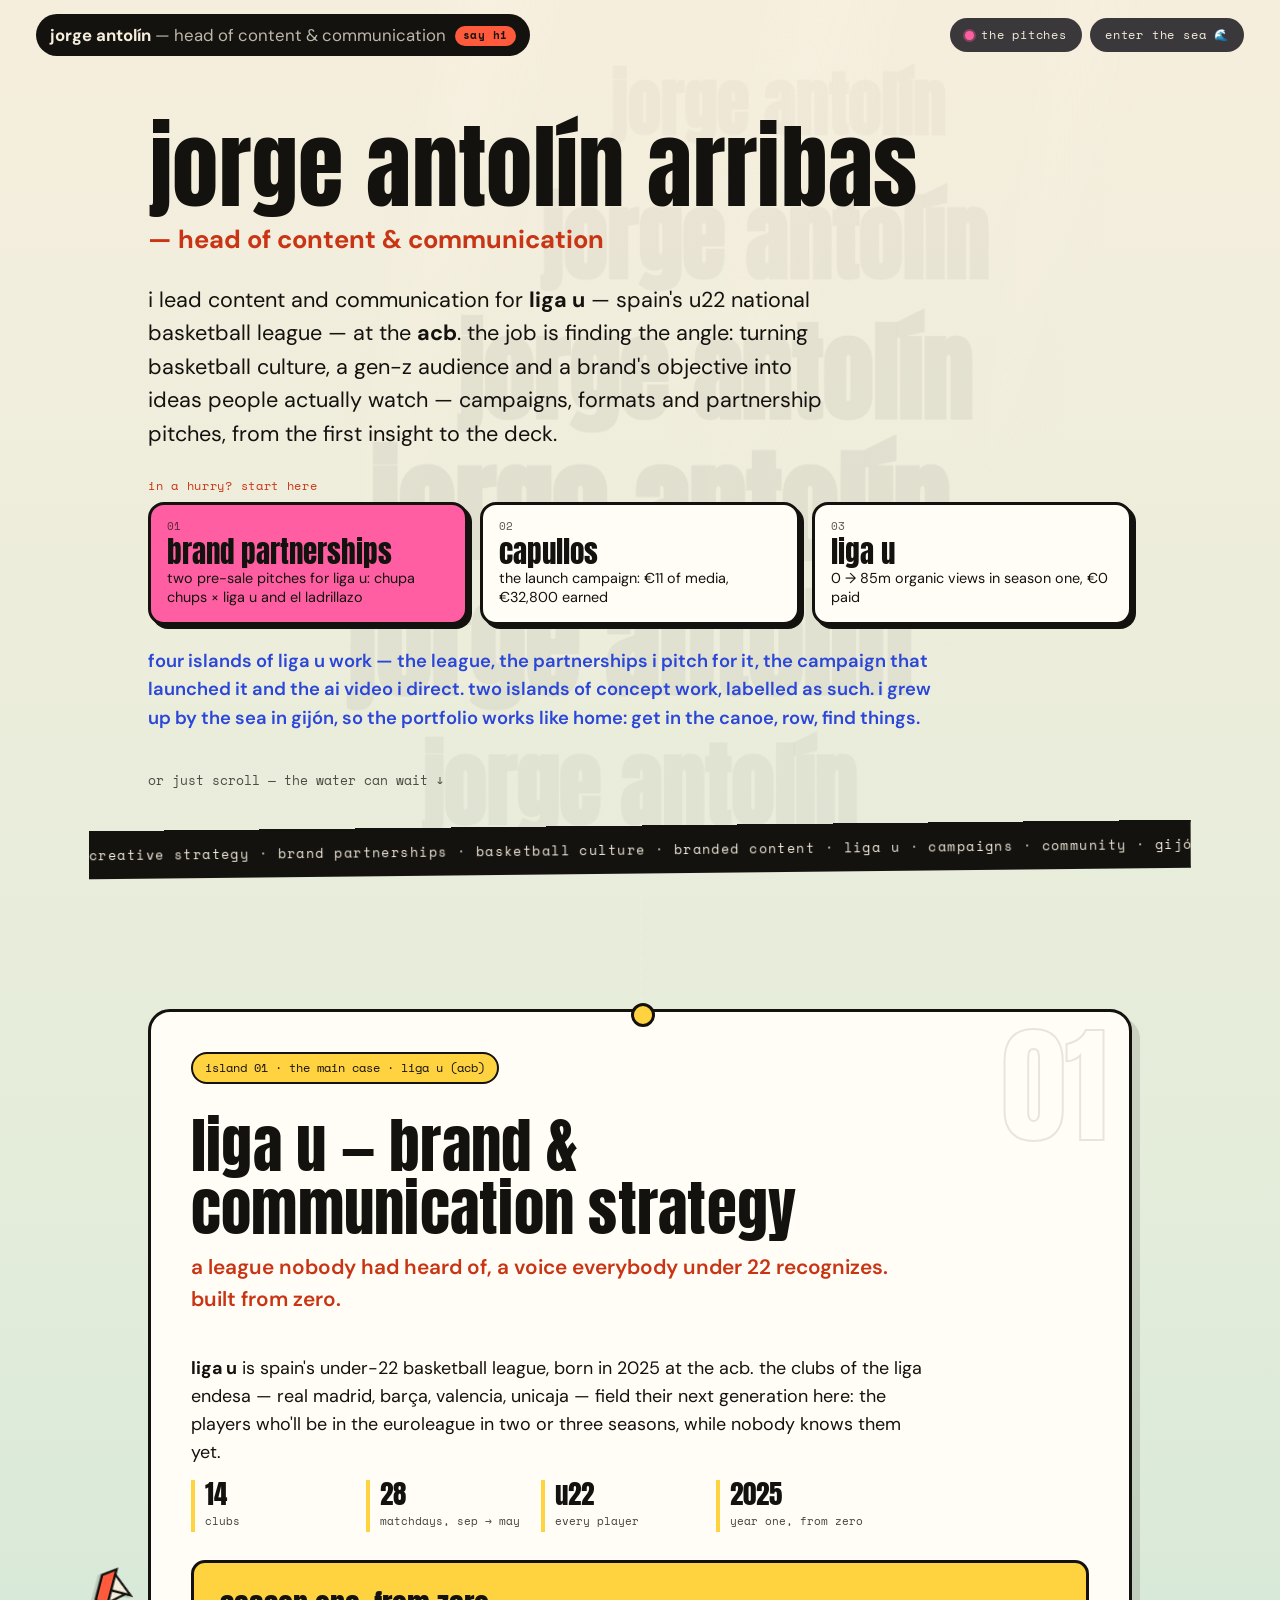
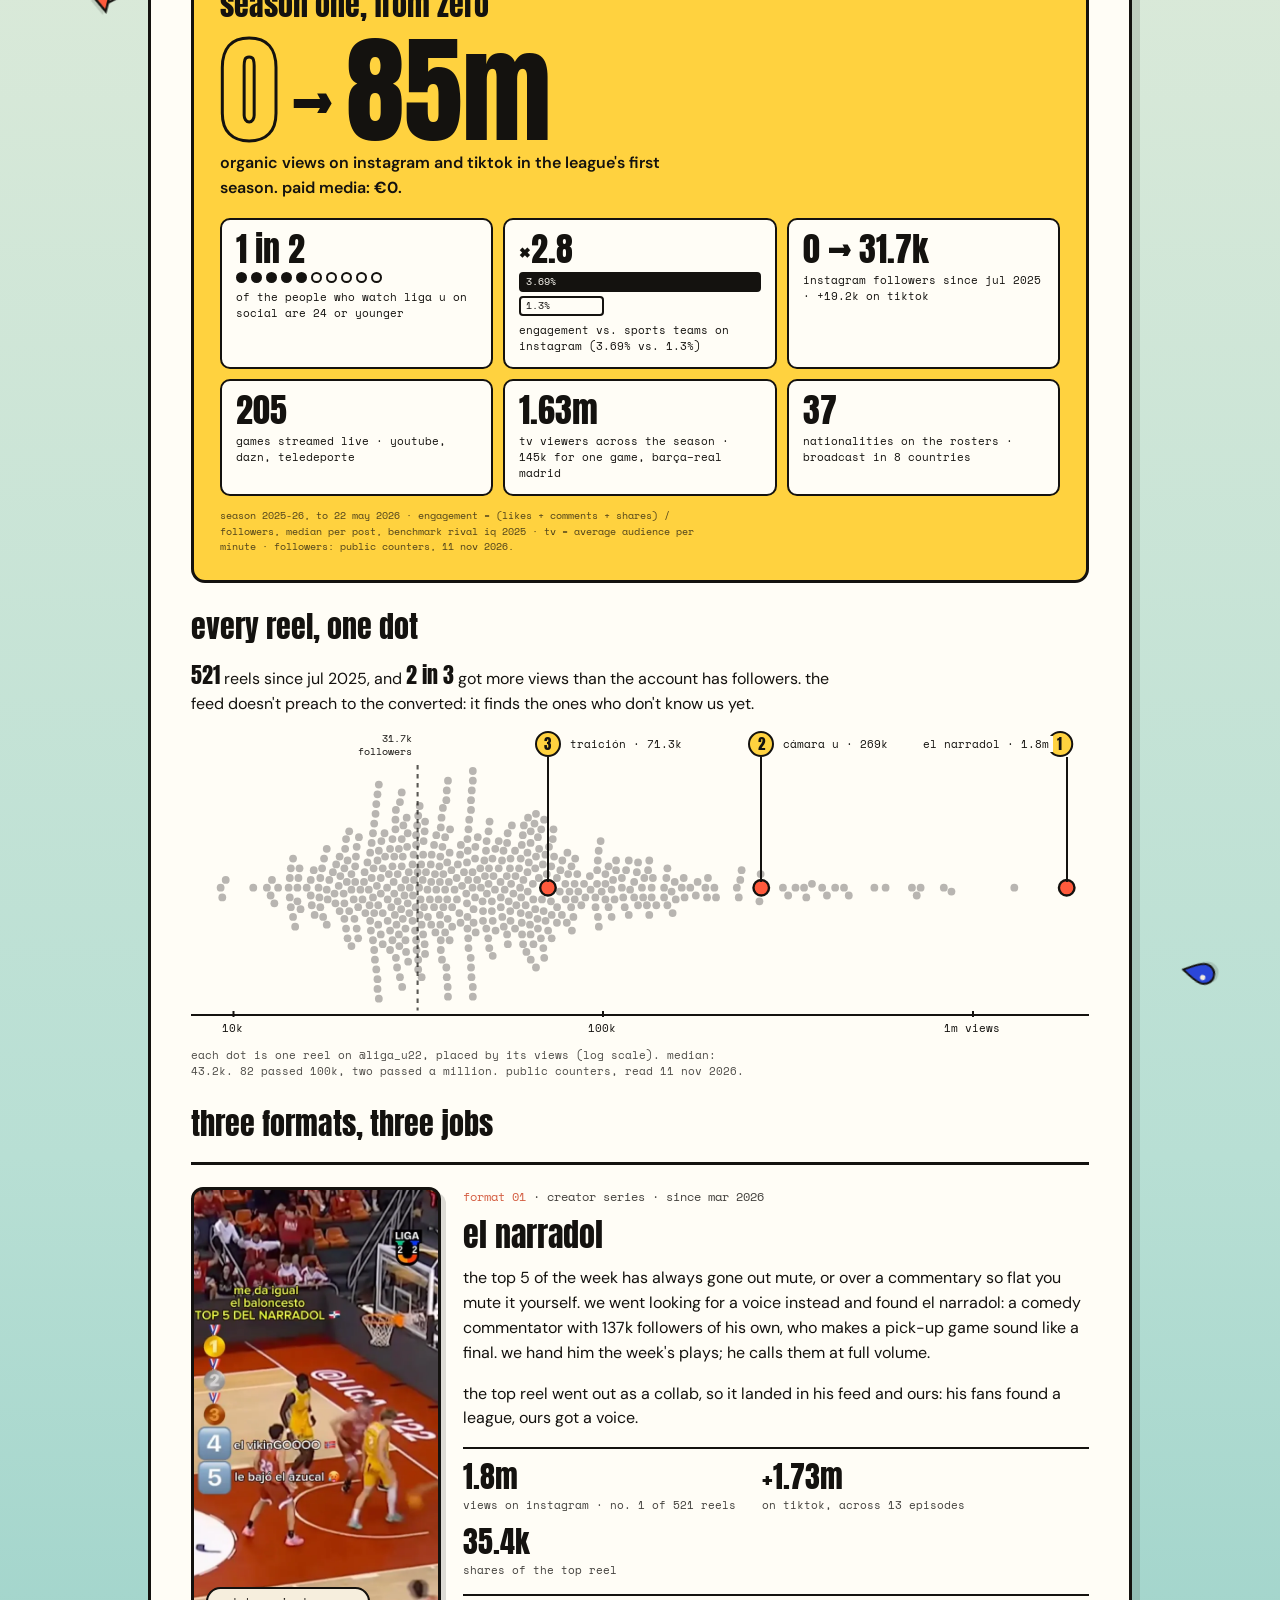
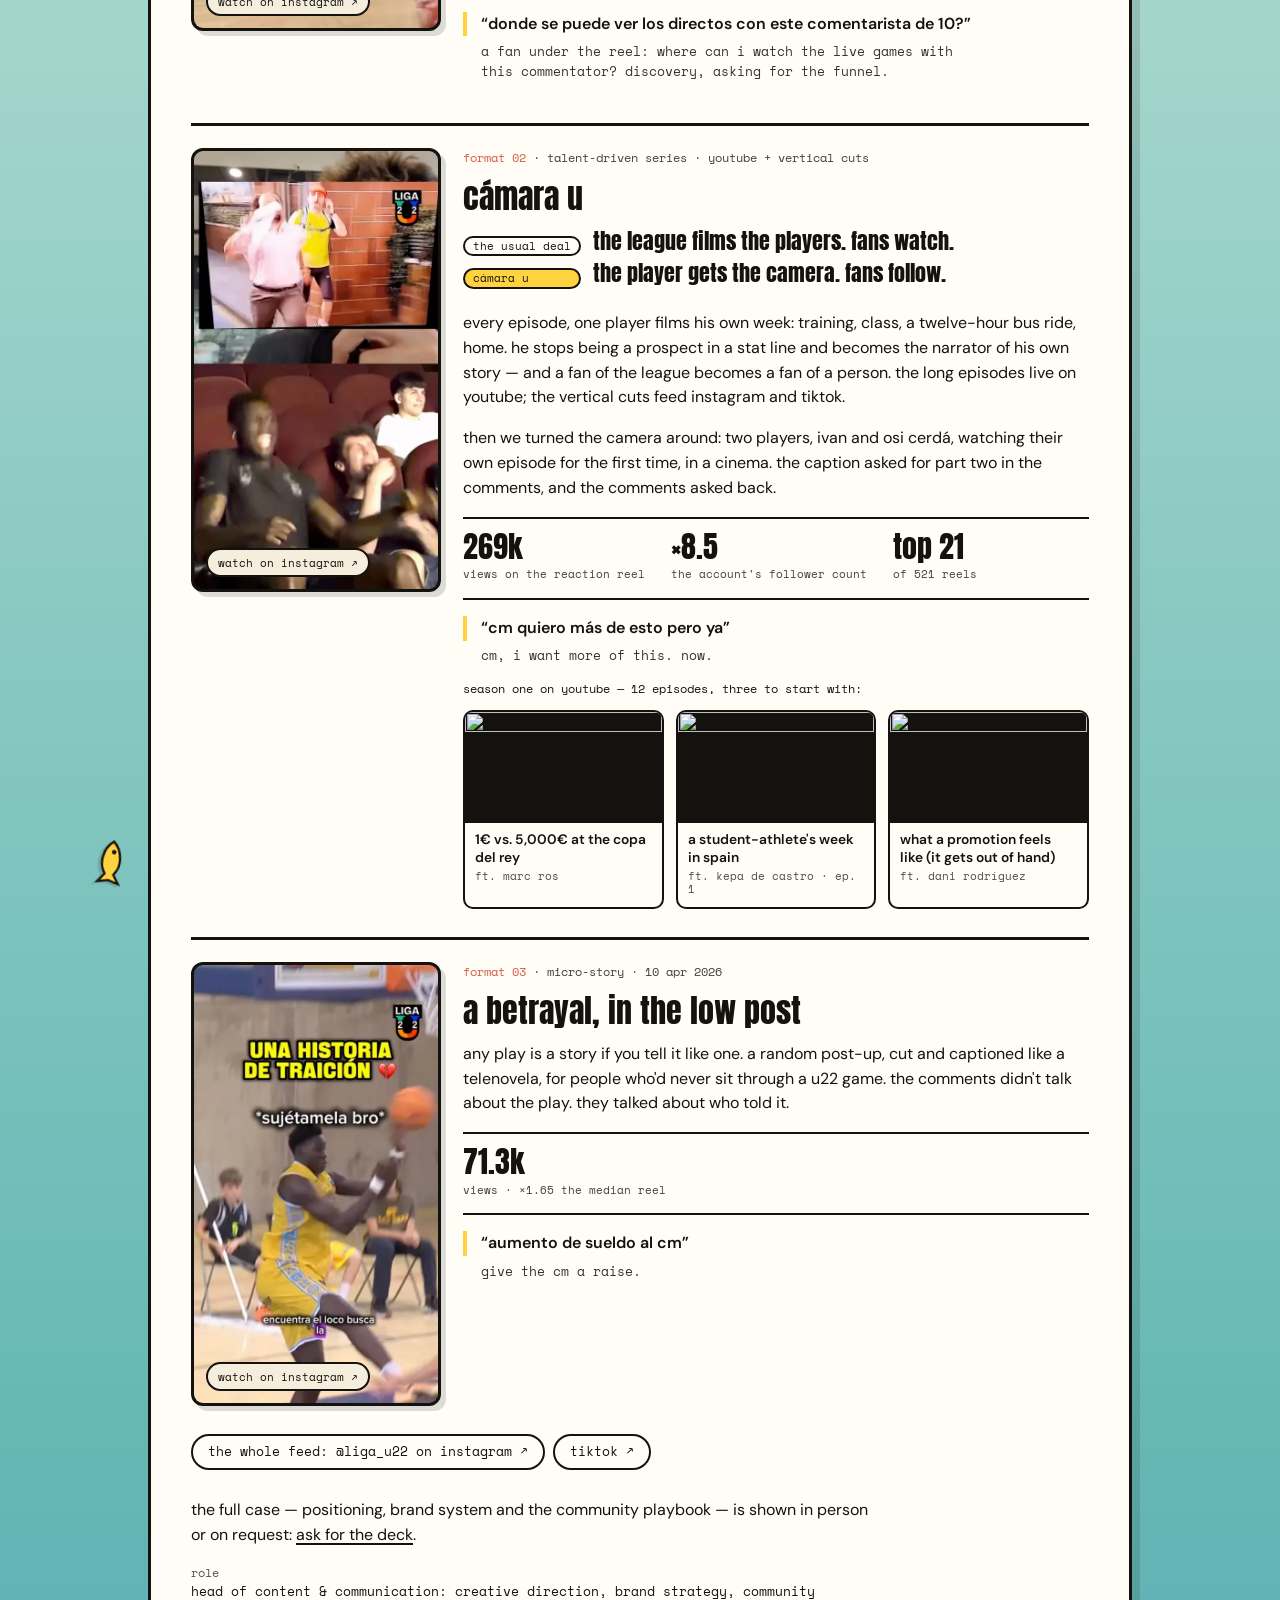
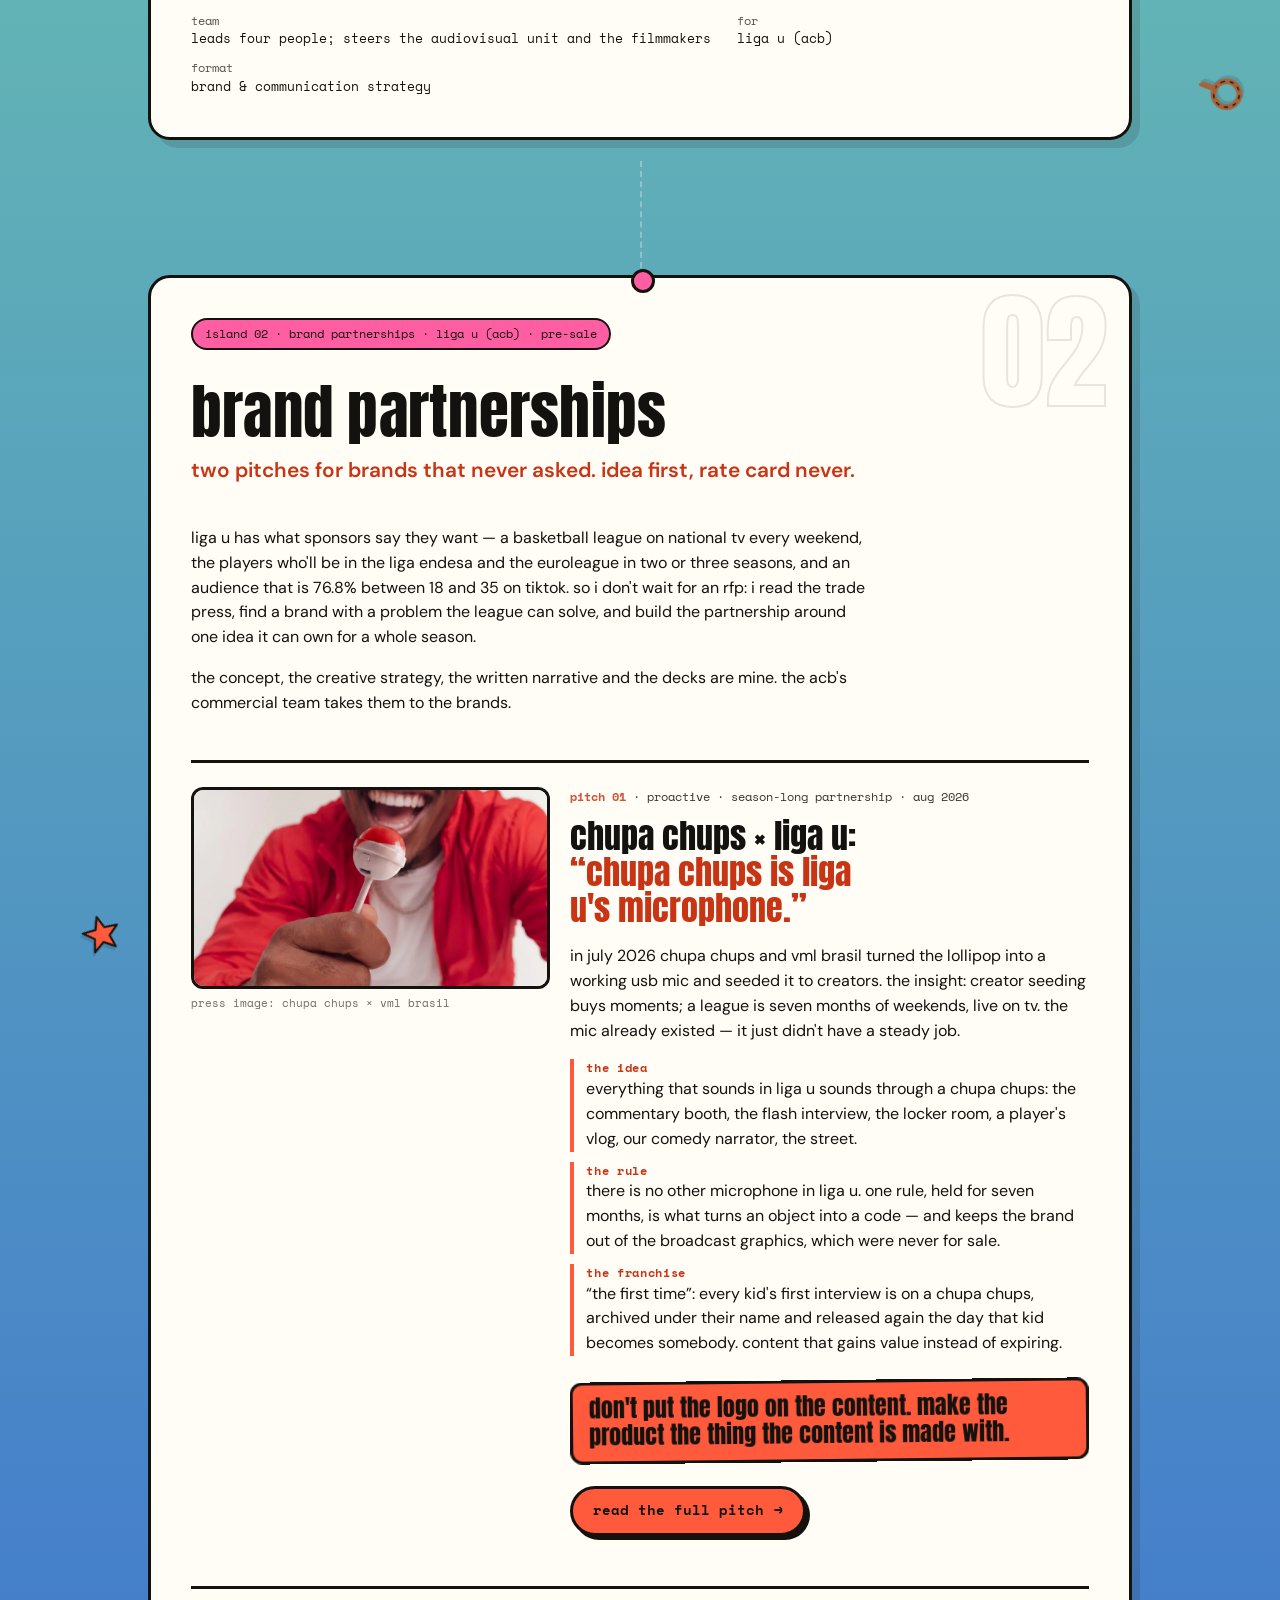
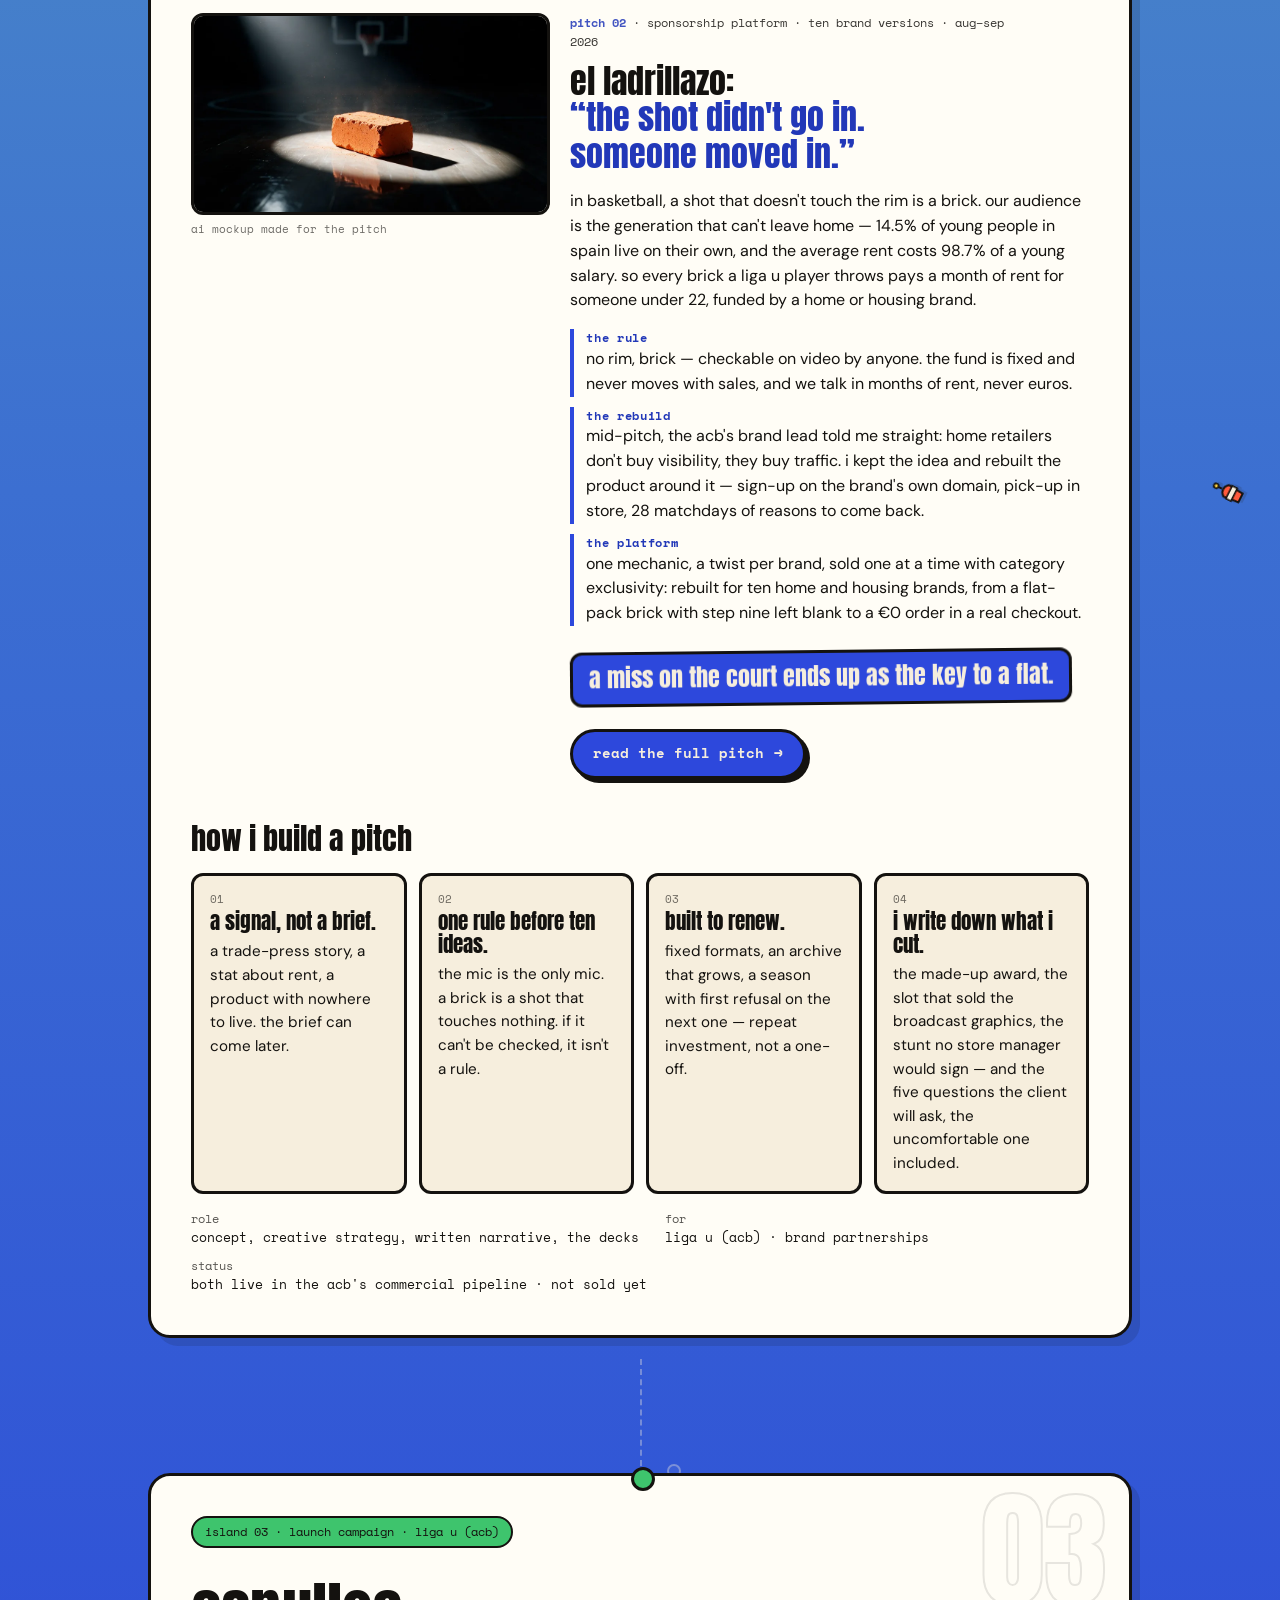
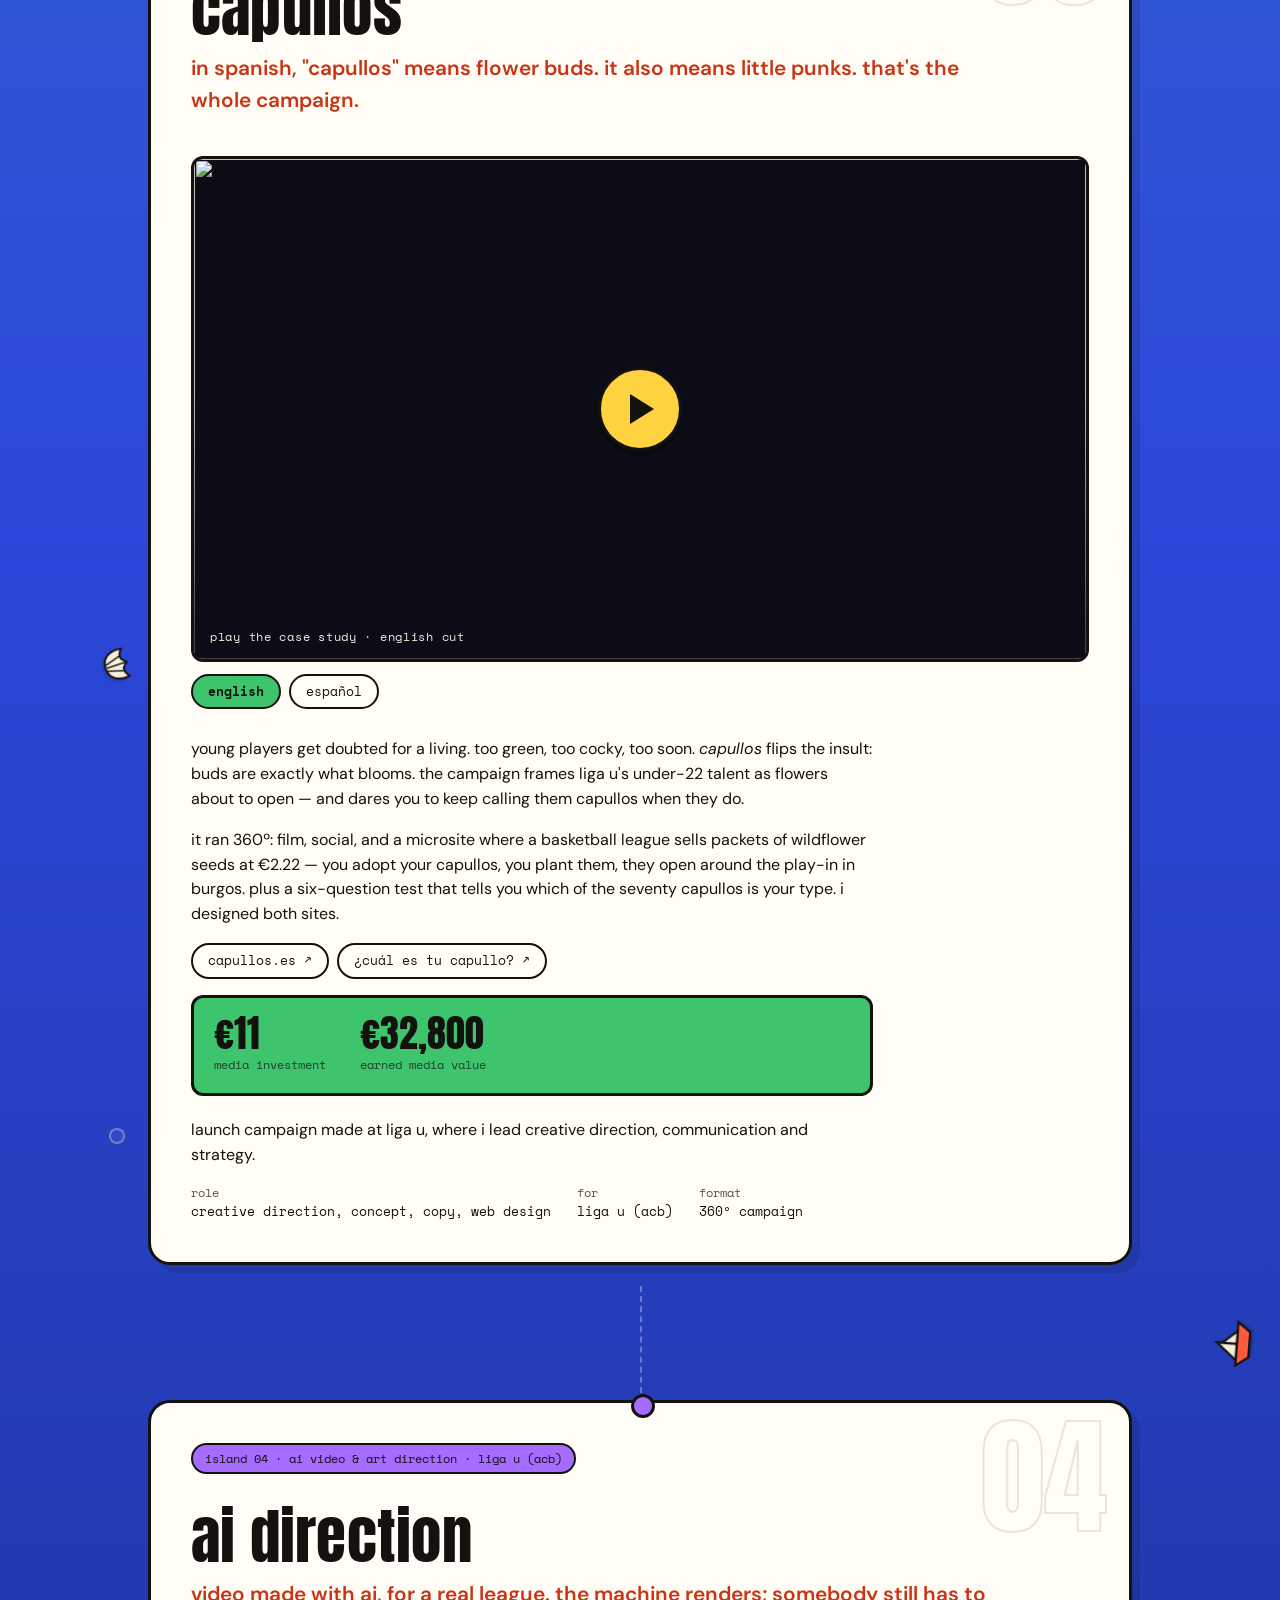
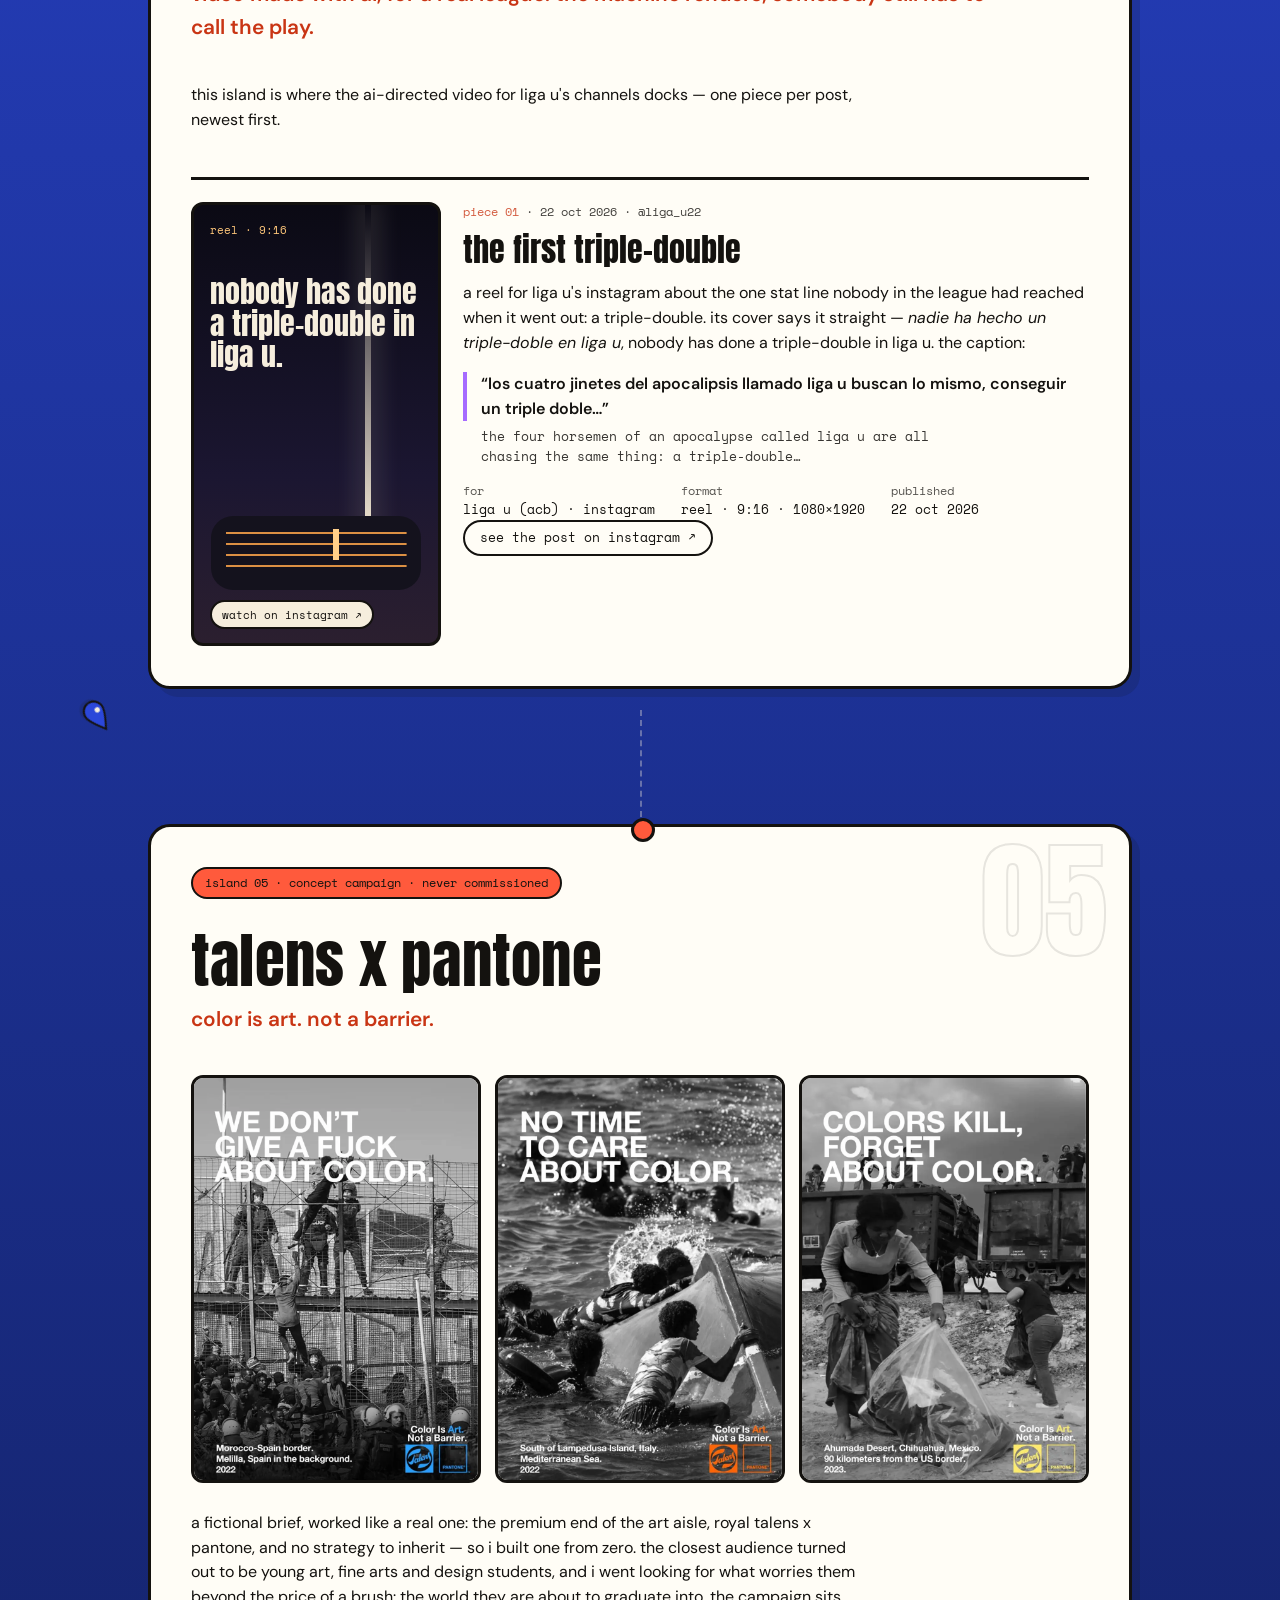
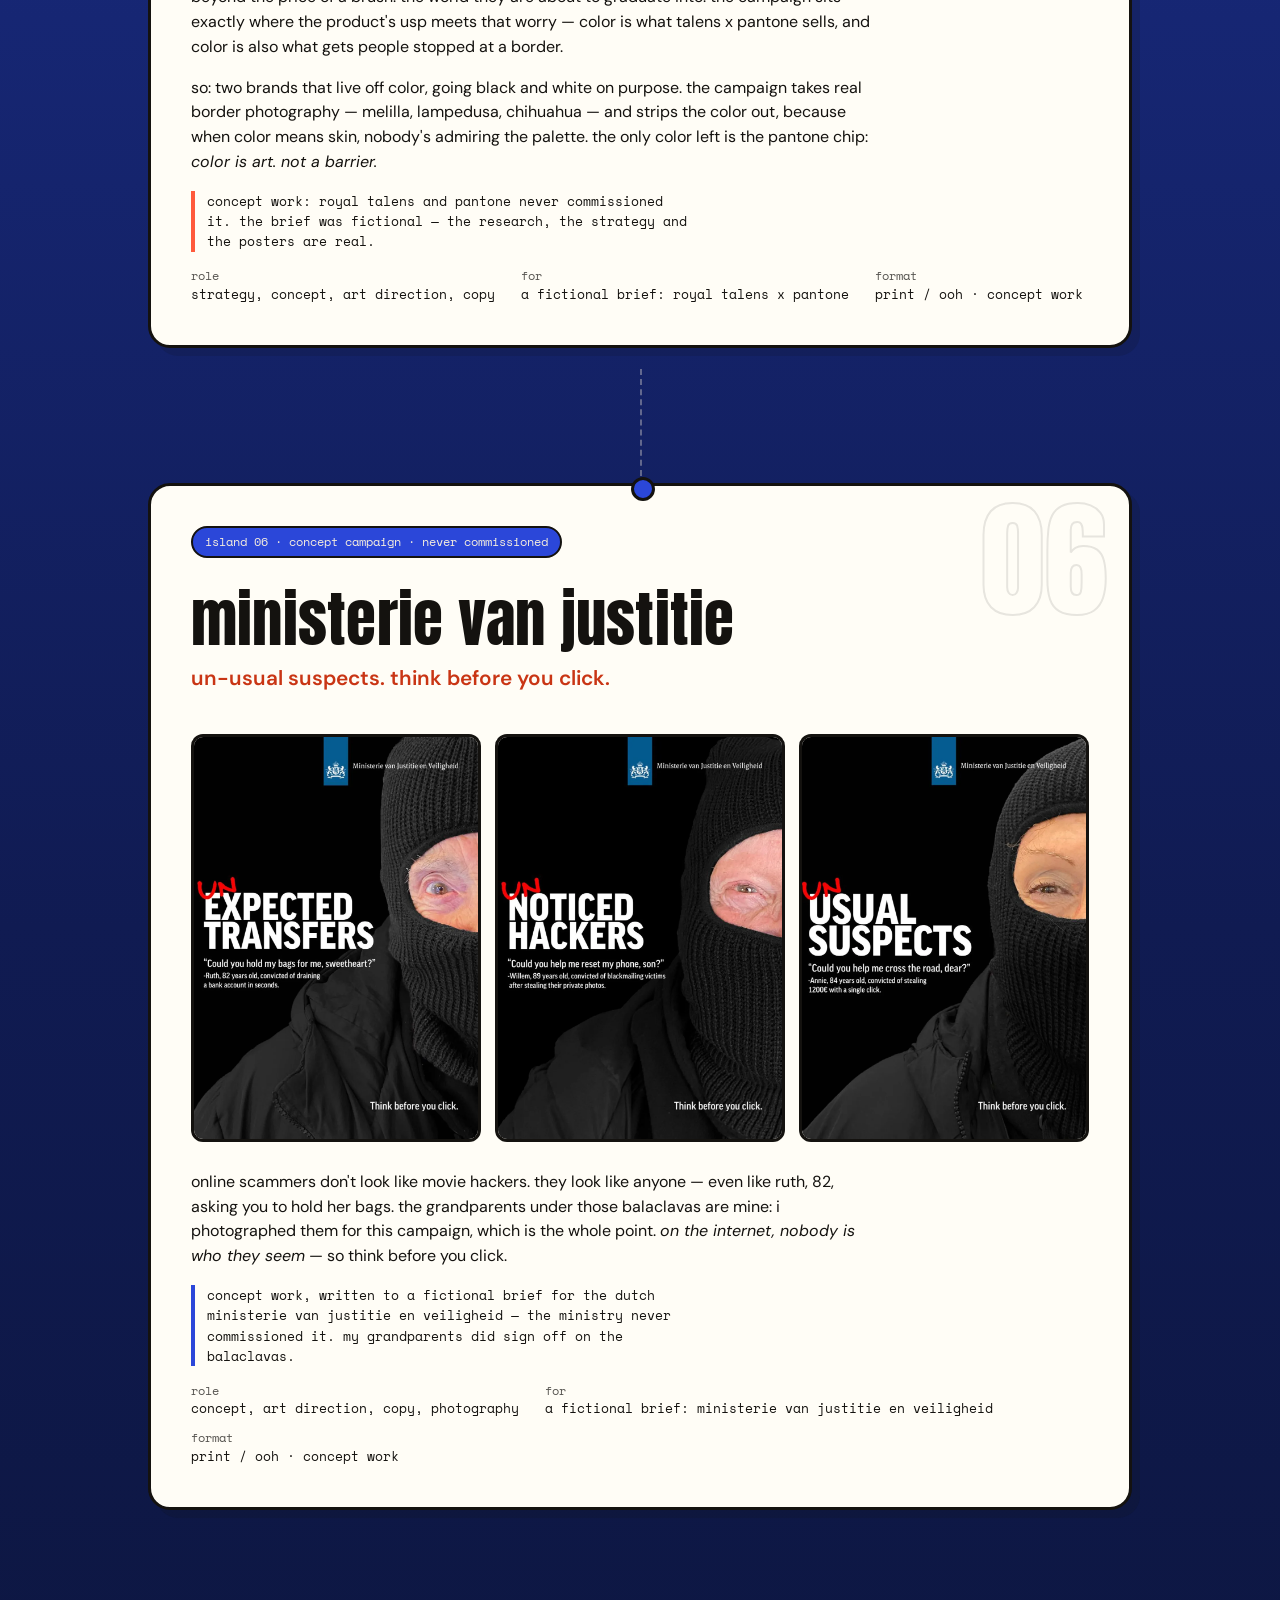
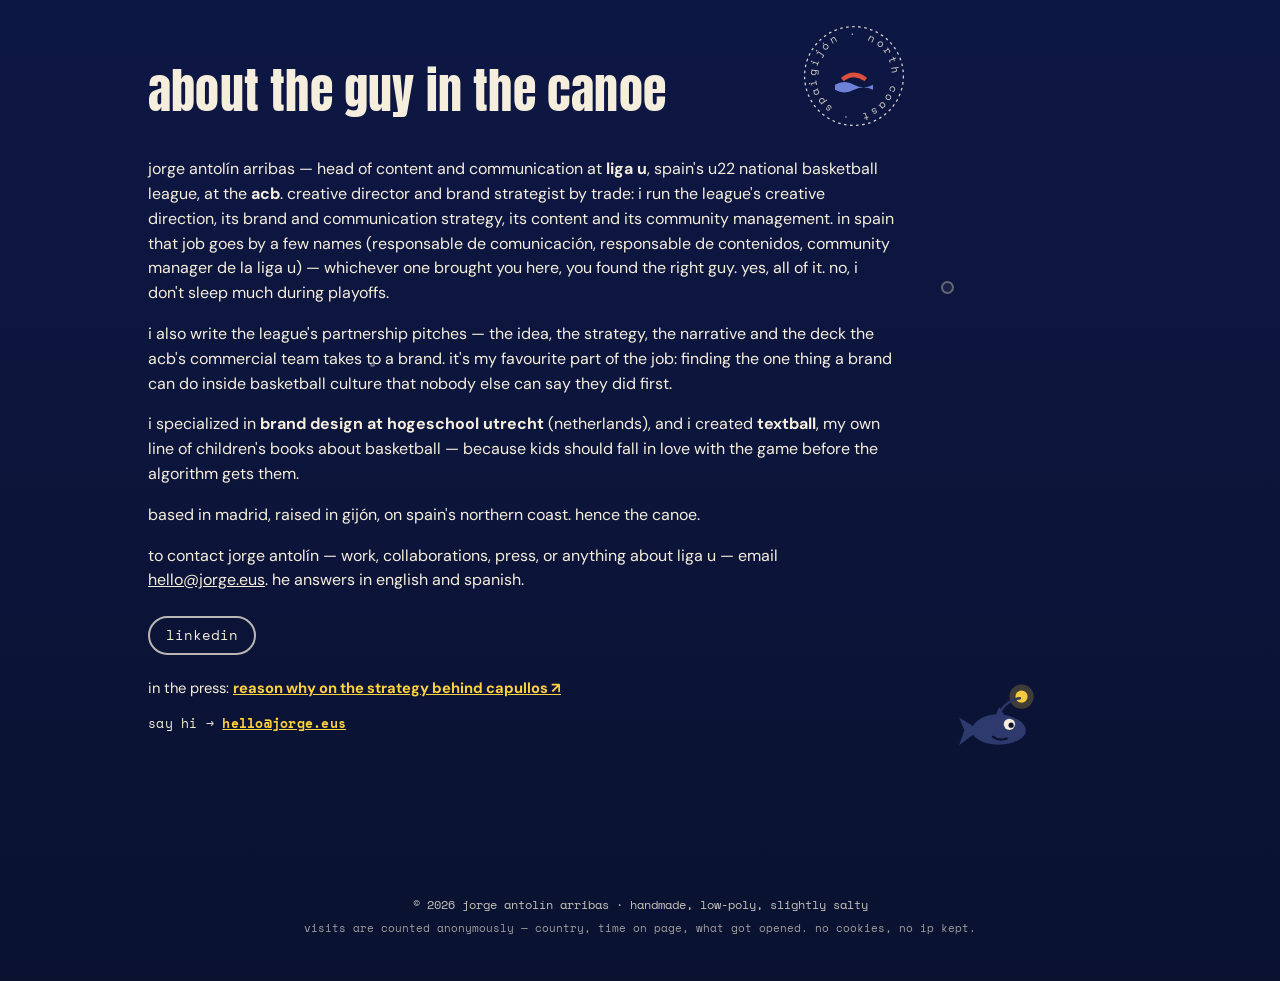
==== commit f78974ef: "v10.2.2: full name (jorge antolín arribas) in title, h1, meta, schema recruiters search both surname" ====
--- a/index.html
+++ b/index.html
@@ -3,16 +3,16 @@
 <head>
   <meta charset="UTF-8">
   <meta name="viewport" content="width=device-width, initial-scale=1.0, viewport-fit=cover">
-  <title>jorge antolín — head of content & communication | liga u, acb</title>
-  <meta name="description" content="jorge antolín leads content and communication for liga u, spain's u22 basketball league, at the acb: creative direction, brand strategy, brand partnership pitches, campaigns like capullos, and community.">
-  <meta name="author" content="jorge antolín">
+  <title>jorge antolín arribas — head of content & communication | liga u, acb</title>
+  <meta name="description" content="jorge antolín arribas leads content and communication for liga u, spain's u22 basketball league, at the acb: creative direction, brand strategy, brand partnership pitches, campaigns like capullos, and community.">
+  <meta name="author" content="jorge antolín arribas">
   <meta name="color-scheme" content="light">
   <meta name="format-detection" content="telephone=no">
   <link rel="canonical" href="https://jorge.eus/">
 
   <!-- open graph -->
   <meta property="og:type" content="website">
-  <meta property="og:title" content="jorge antolín — head of content & communication">
+  <meta property="og:title" content="jorge antolín arribas — head of content & communication">
   <meta property="og:description" content="creative strategy, brand partnerships and communication for liga u at the acb. a portfolio you row through: grab a canoe, dock at the liga u work.">
   <meta property="og:site_name" content="jorge antolín">
   <meta property="og:url" content="https://jorge.eus/">
@@ -25,7 +25,7 @@
 
   <!-- twitter -->
   <meta name="twitter:card" content="summary_large_image">
-  <meta name="twitter:title" content="jorge antolín — head of content & communication">
+  <meta name="twitter:title" content="jorge antolín arribas — head of content & communication">
   <meta name="twitter:description" content="a portfolio you row through: grab a canoe, dock at the liga u work.">
   <meta name="twitter:image" content="https://jorge.eus/assets/og-v2.jpg">
   <meta name="twitter:image:alt" content="jorge antolín, creative director and brand strategist — a swimmer in a cap surfacing from an ultramarine sea">
@@ -62,11 +62,11 @@
         "@type": "ProfilePage",
         "@id": "https://jorge.eus/#profile",
         "url": "https://jorge.eus/",
-        "name": "jorge antolín — head of content & communication | liga u, acb",
+        "name": "jorge antolín arribas — head of content & communication | liga u, acb",
         "inLanguage": "en",
         "isPartOf": { "@id": "https://jorge.eus/#website" },
         "mainEntity": { "@id": "https://jorge.eus/#jorge" },
-        "dateModified": "2026-11-11"
+        "dateModified": "2026-11-15"
       },
       {
         "@type": "SportsOrganization",
@@ -94,16 +94,16 @@
       {
         "@type": "Person",
         "@id": "https://jorge.eus/#jorge",
-        "name": "Jorge Antolín",
+        "name": "Jorge Antolín Arribas",
         "givenName": "Jorge",
         "familyName": "Antolín Arribas",
-        "alternateName": ["Jorge Antolín Arribas", "Jorge Antolin", "Jorge Antolin Arribas"],
+        "alternateName": ["Jorge Antolín", "Jorge Antolin Arribas", "Jorge Antolin"],
         "jobTitle": "Head of Content & Communication, Liga U",
         "hasOccupation": [
           { "@type": "Occupation", "name": "Creative Director" },
           { "@type": "Occupation", "name": "Brand Strategist" }
         ],
-        "description": "Jorge Antolín is the head of content and communication at Liga U, Spain's U22 national basketball league, at the ACB (responsable de comunicación y contenidos de la Liga U). A creative director and brand strategist, he leads the league's creative direction, brand and communication strategy, content, campaigns such as Capullos, and community management.",
+        "description": "Jorge Antolín Arribas is the head of content and communication at Liga U, Spain's U22 national basketball league, at the ACB (responsable de comunicación y contenidos de la Liga U). A creative director and brand strategist, he leads the league's creative direction, brand and communication strategy, content, campaigns such as Capullos, and community management.",
         "disambiguatingDescription": "Spanish head of content and communication, creative director and brand strategist in sports communication (basketball), based in Madrid, from Gijón.",
         "worksFor": [
           { "@id": "https://jorge.eus/#liga-u-org" },
@@ -283,7 +283,7 @@
 
   <main id="content" tabindex="-1">
     <section id="top" class="hero">
-      <h1>jorge antolín <span class="h1-role">— head of content & communication</span></h1>
+      <h1>jorge antolín arribas <span class="h1-role">— head of content & communication</span></h1>
       <p class="lede">i lead content and communication for <strong>liga u</strong> — spain's u22 national basketball league — at the <strong>acb</strong>. the job is finding the angle: turning basketball culture, a gen-z audience and a brand's objective into ideas people actually watch — campaigns, formats and partnership pitches, from the first insight to the deck.</p>
       <nav class="start-here" aria-label="start here">
         <p class="start-k">in a hurry? start here</p>
@@ -724,7 +724,7 @@
         </svg>
       </div>
       <h2 id="h-about">about the guy in the canoe</h2>
-      <p>jorge antolín — head of content and communication at <strong>liga u</strong>, spain's u22 national basketball league, at the <strong>acb</strong>. creative director and brand strategist by trade: i run the league's creative direction, its brand and communication strategy, its content and its community management. in spain that job goes by a few names (responsable de comunicación, responsable de contenidos, community manager de la liga u) — whichever one brought you here, you found the right guy. yes, all of it. no, i don't sleep much during playoffs.</p>
+      <p>jorge antolín arribas — head of content and communication at <strong>liga u</strong>, spain's u22 national basketball league, at the <strong>acb</strong>. creative director and brand strategist by trade: i run the league's creative direction, its brand and communication strategy, its content and its community management. in spain that job goes by a few names (responsable de comunicación, responsable de contenidos, community manager de la liga u) — whichever one brought you here, you found the right guy. yes, all of it. no, i don't sleep much during playoffs.</p>
       <p>i also write the league's partnership pitches — the idea, the strategy, the narrative and the deck the acb's commercial team takes to a brand. it's my favourite part of the job: finding the one thing a brand can do inside basketball culture that nobody else can say they did first.</p>
       <p>i specialized in <strong>brand design at hogeschool utrecht</strong> (netherlands), and i created <strong>textball</strong>, my own line of children's books about basketball — because kids should fall in love with the game before the algorithm gets them.</p>
       <p>based in madrid, raised in gijón, on spain's northern coast. hence the canoe.</p>
@@ -738,7 +738,7 @@
   </main>
 
   <footer>
-    <p>© <span id="year">2026</span> jorge antolín · handmade, low-poly, slightly salty</p>
+    <p>© <span id="year">2026</span> jorge antolín arribas · handmade, low-poly, slightly salty</p>
     <p class="footer-privacy">visits are counted anonymously — country, time on page, what got opened. no cookies, no ip kept.</p>
   </footer>
 
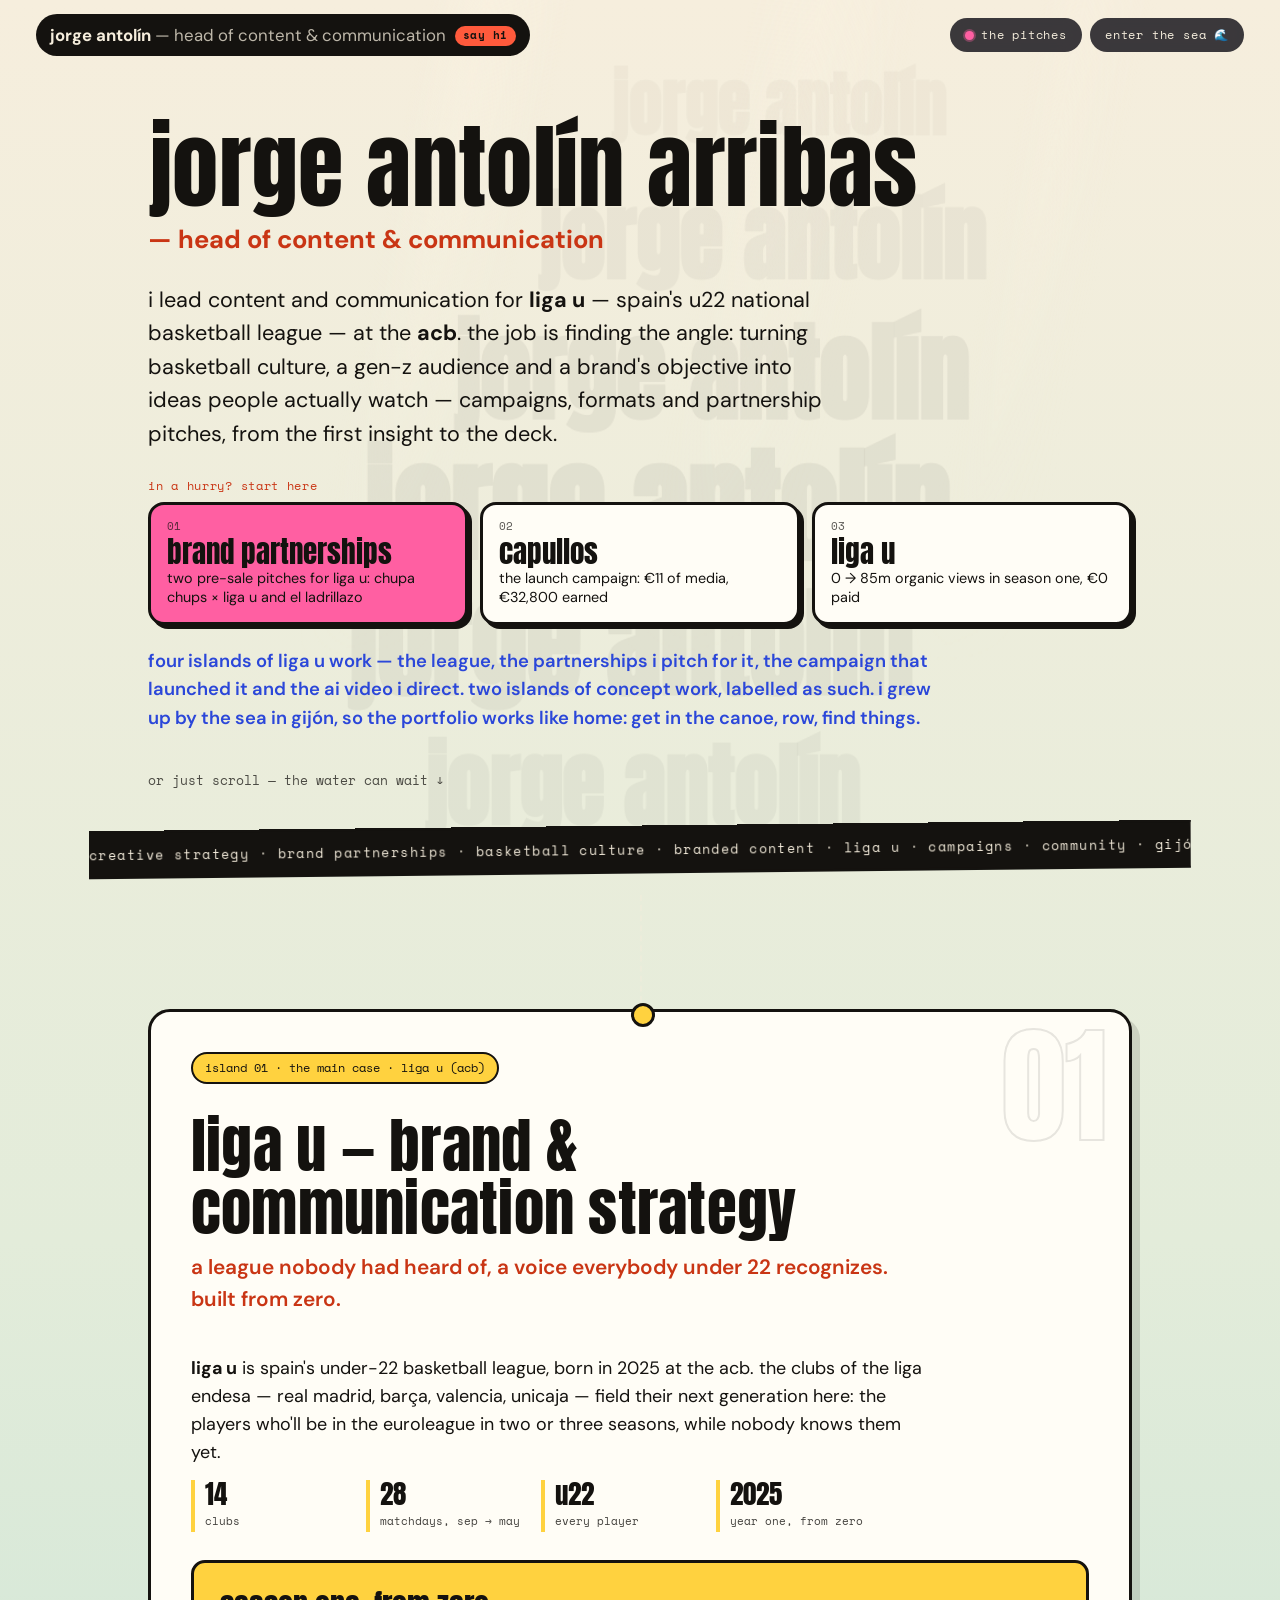
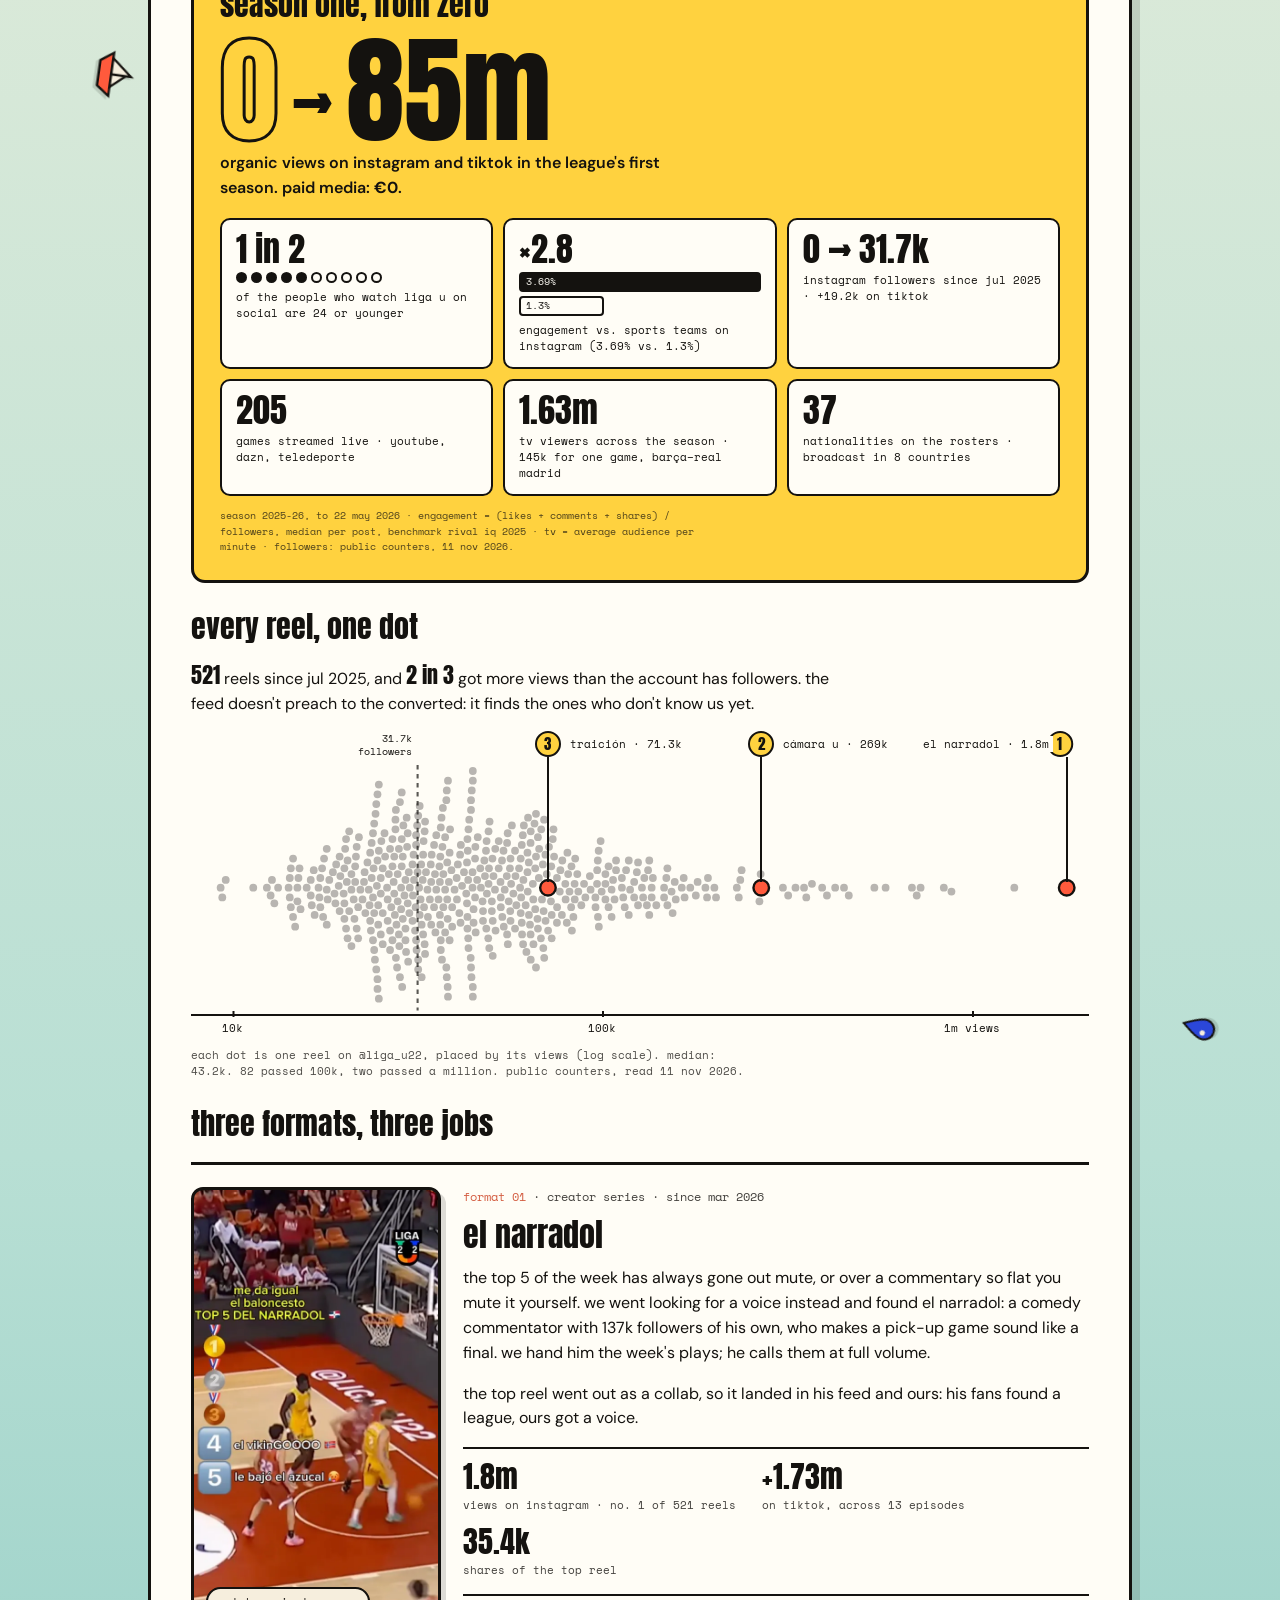
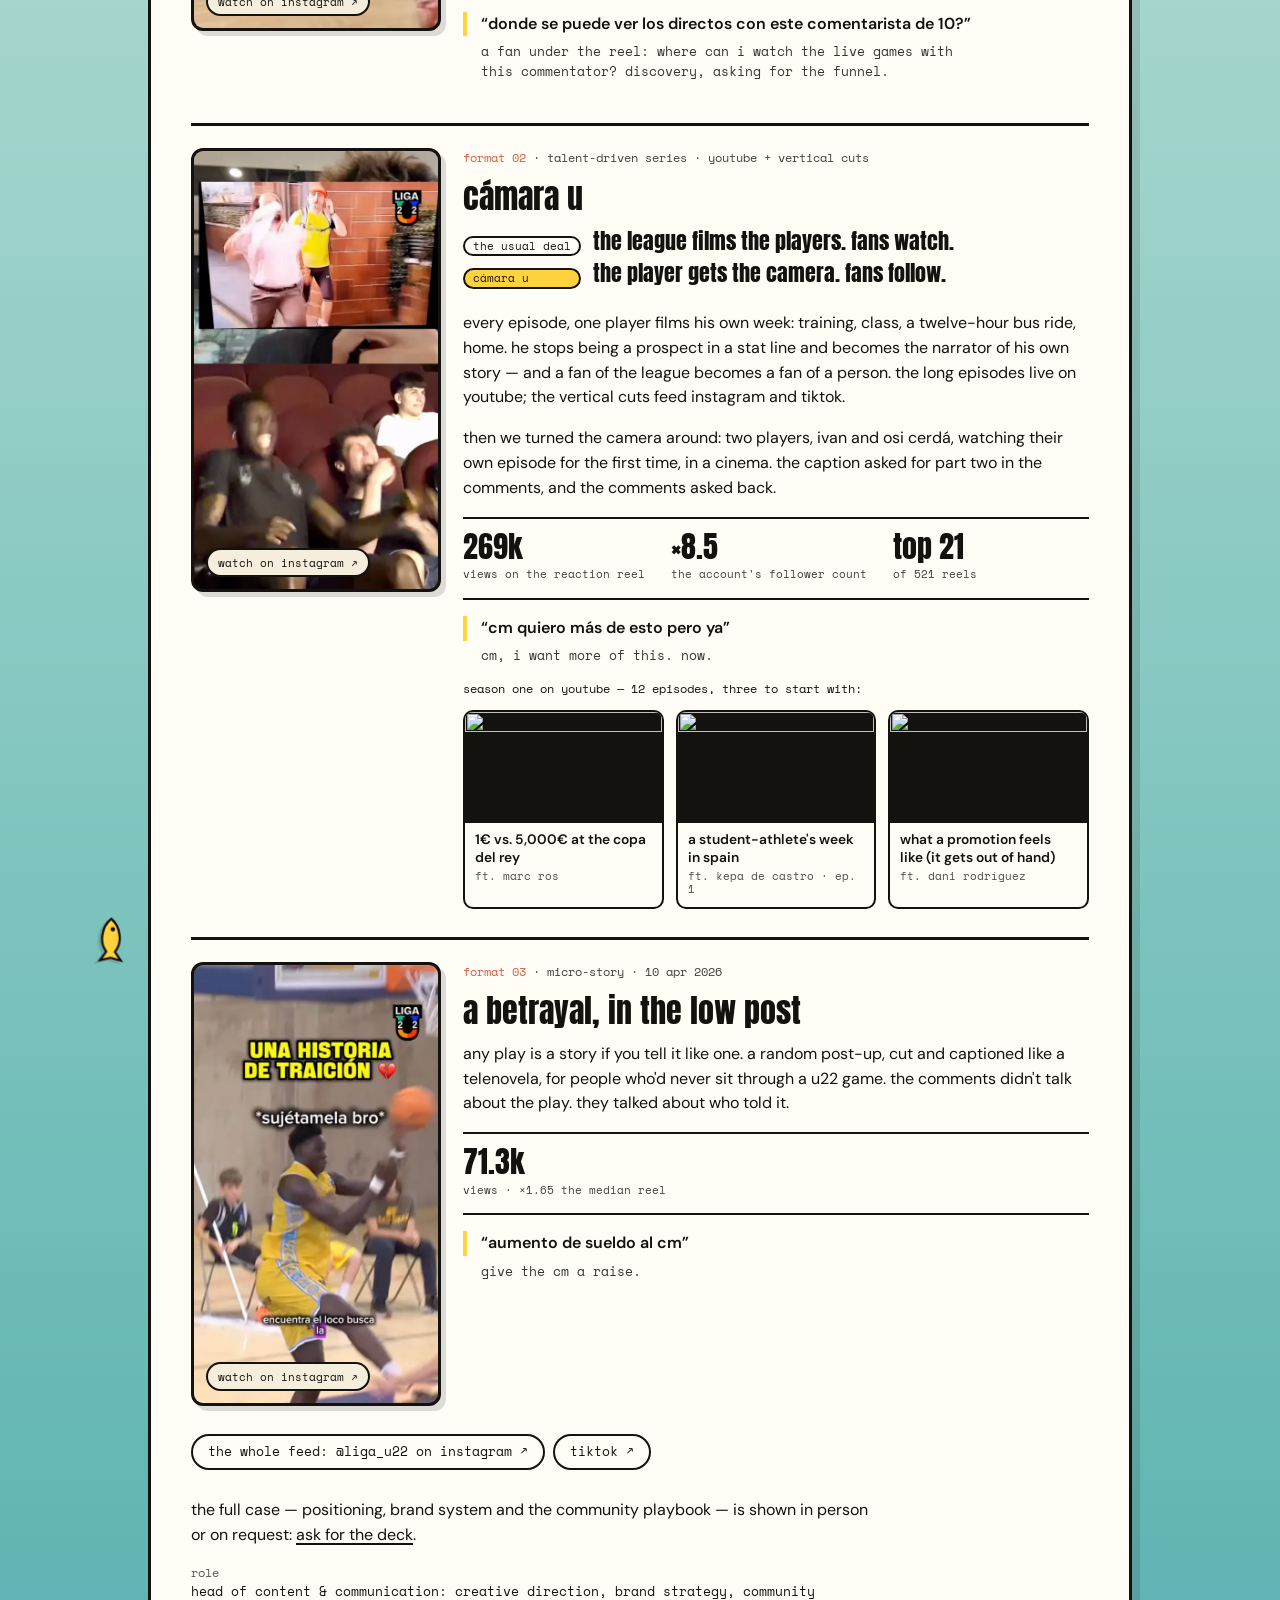
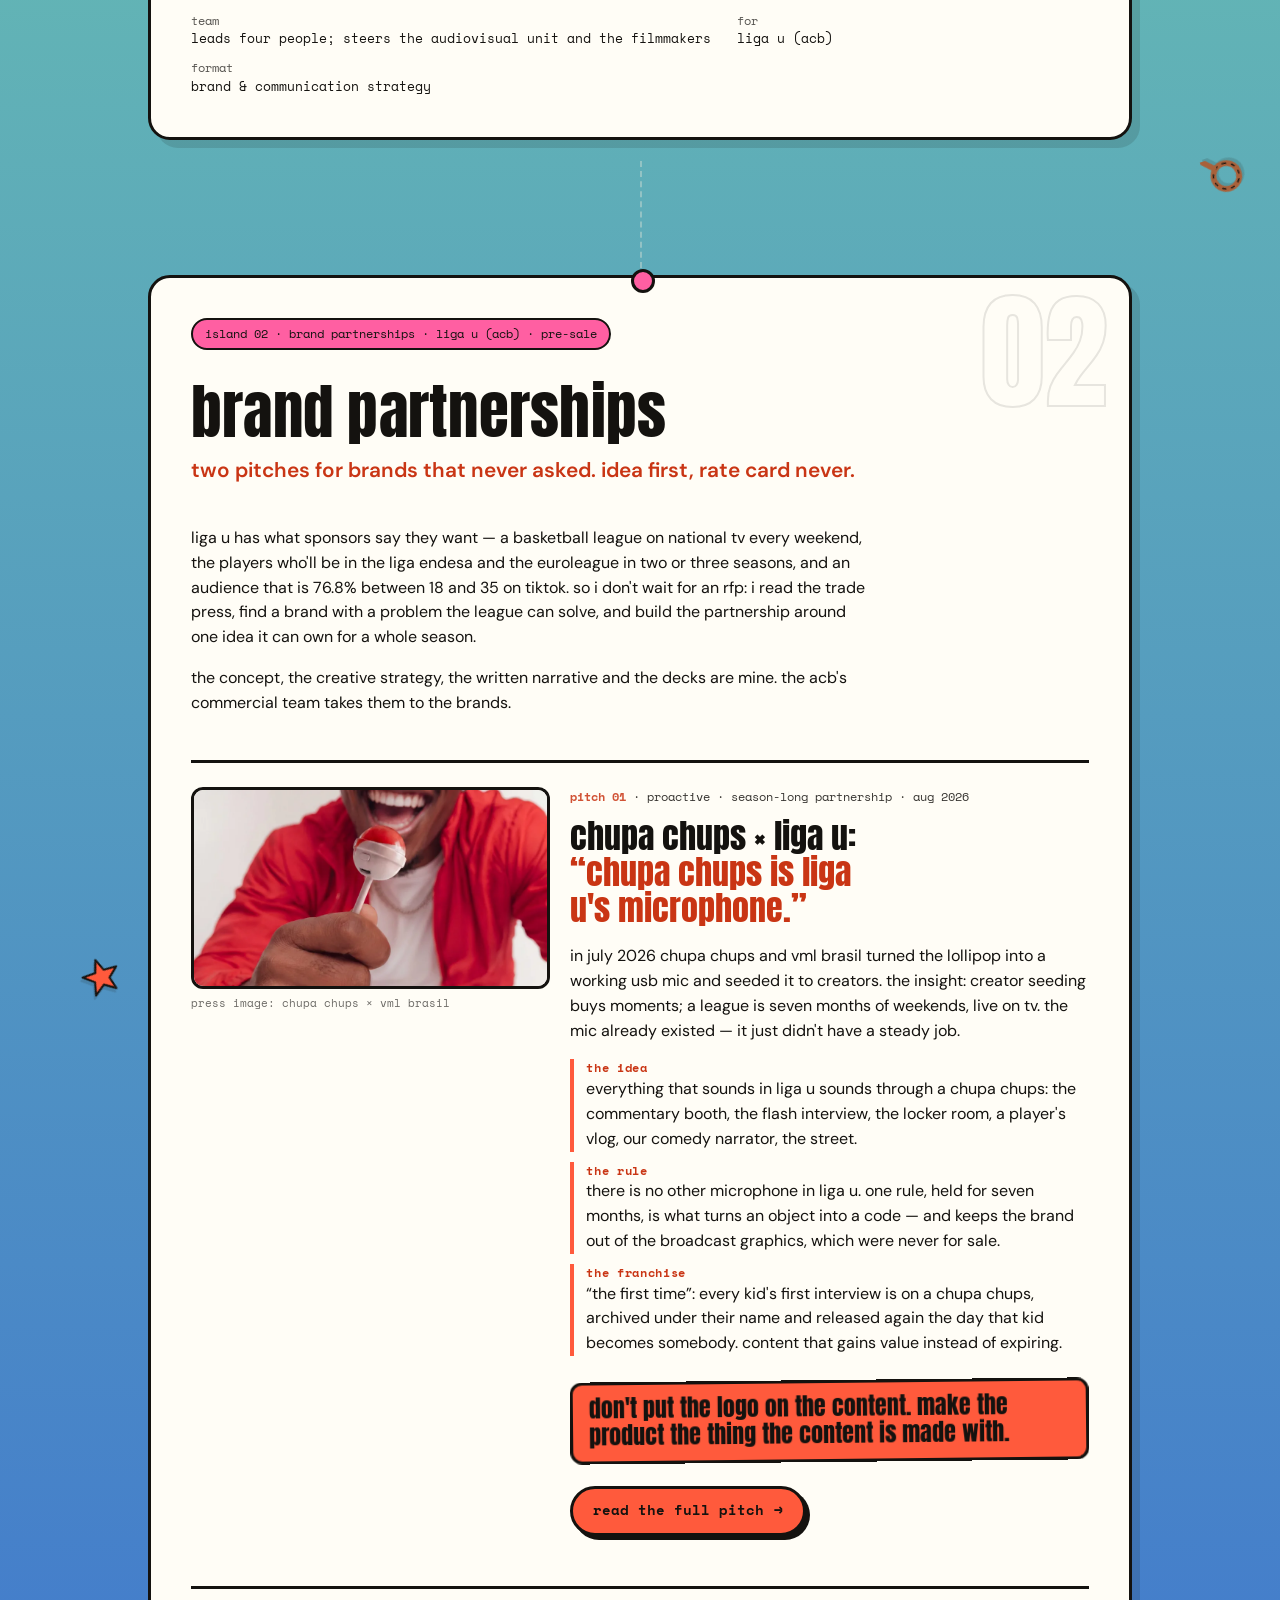
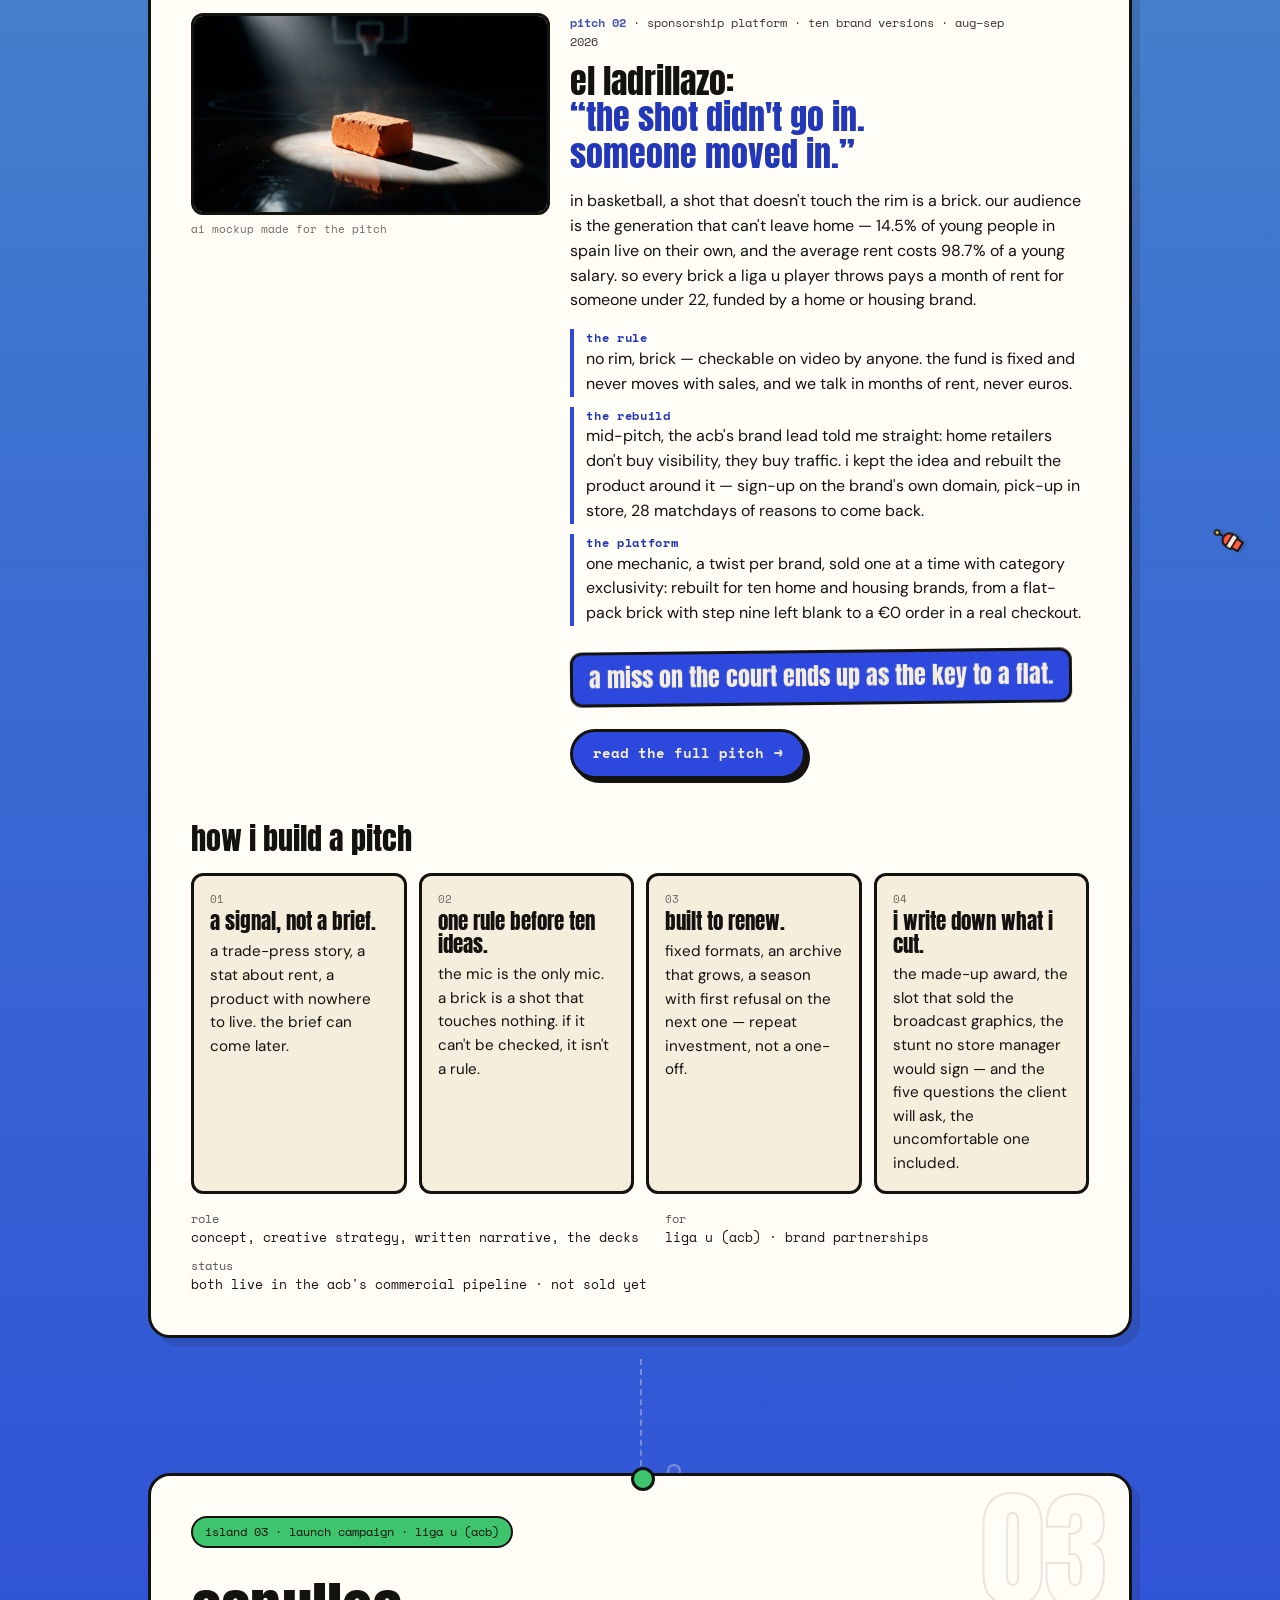
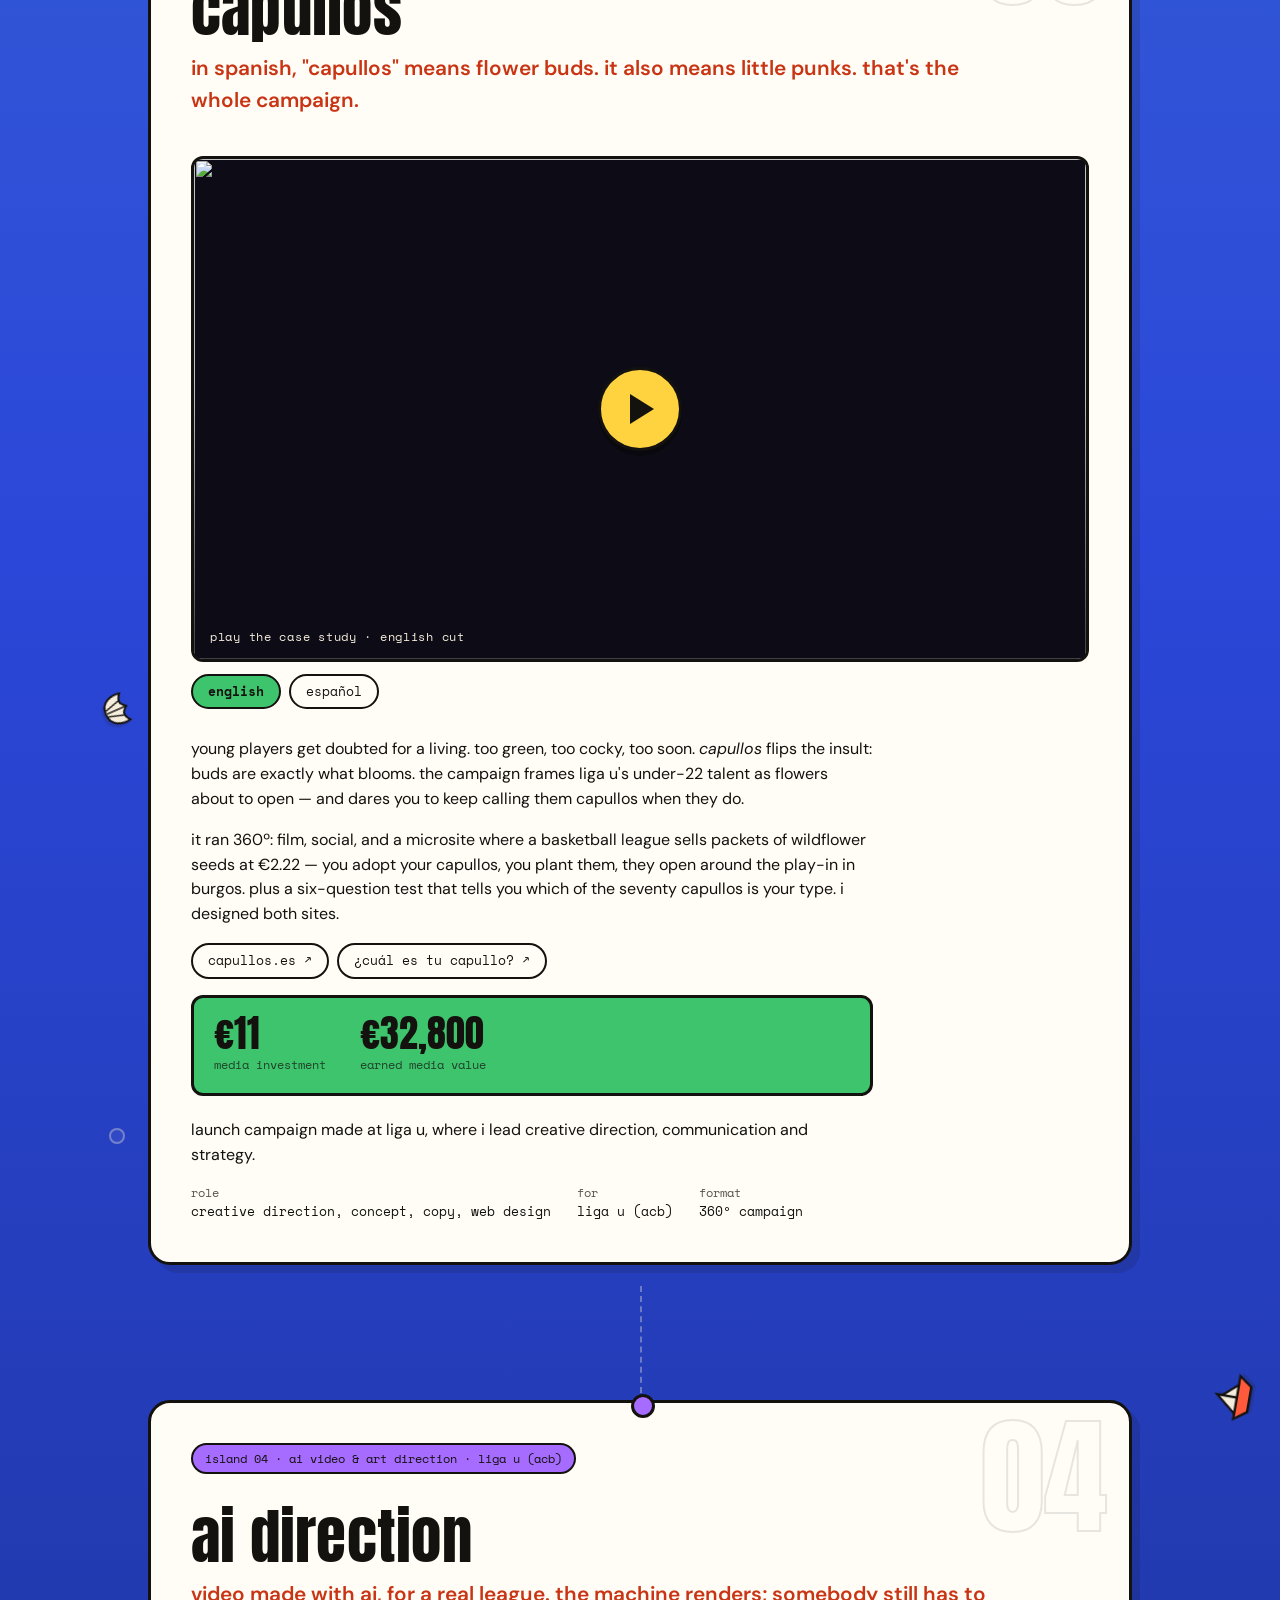
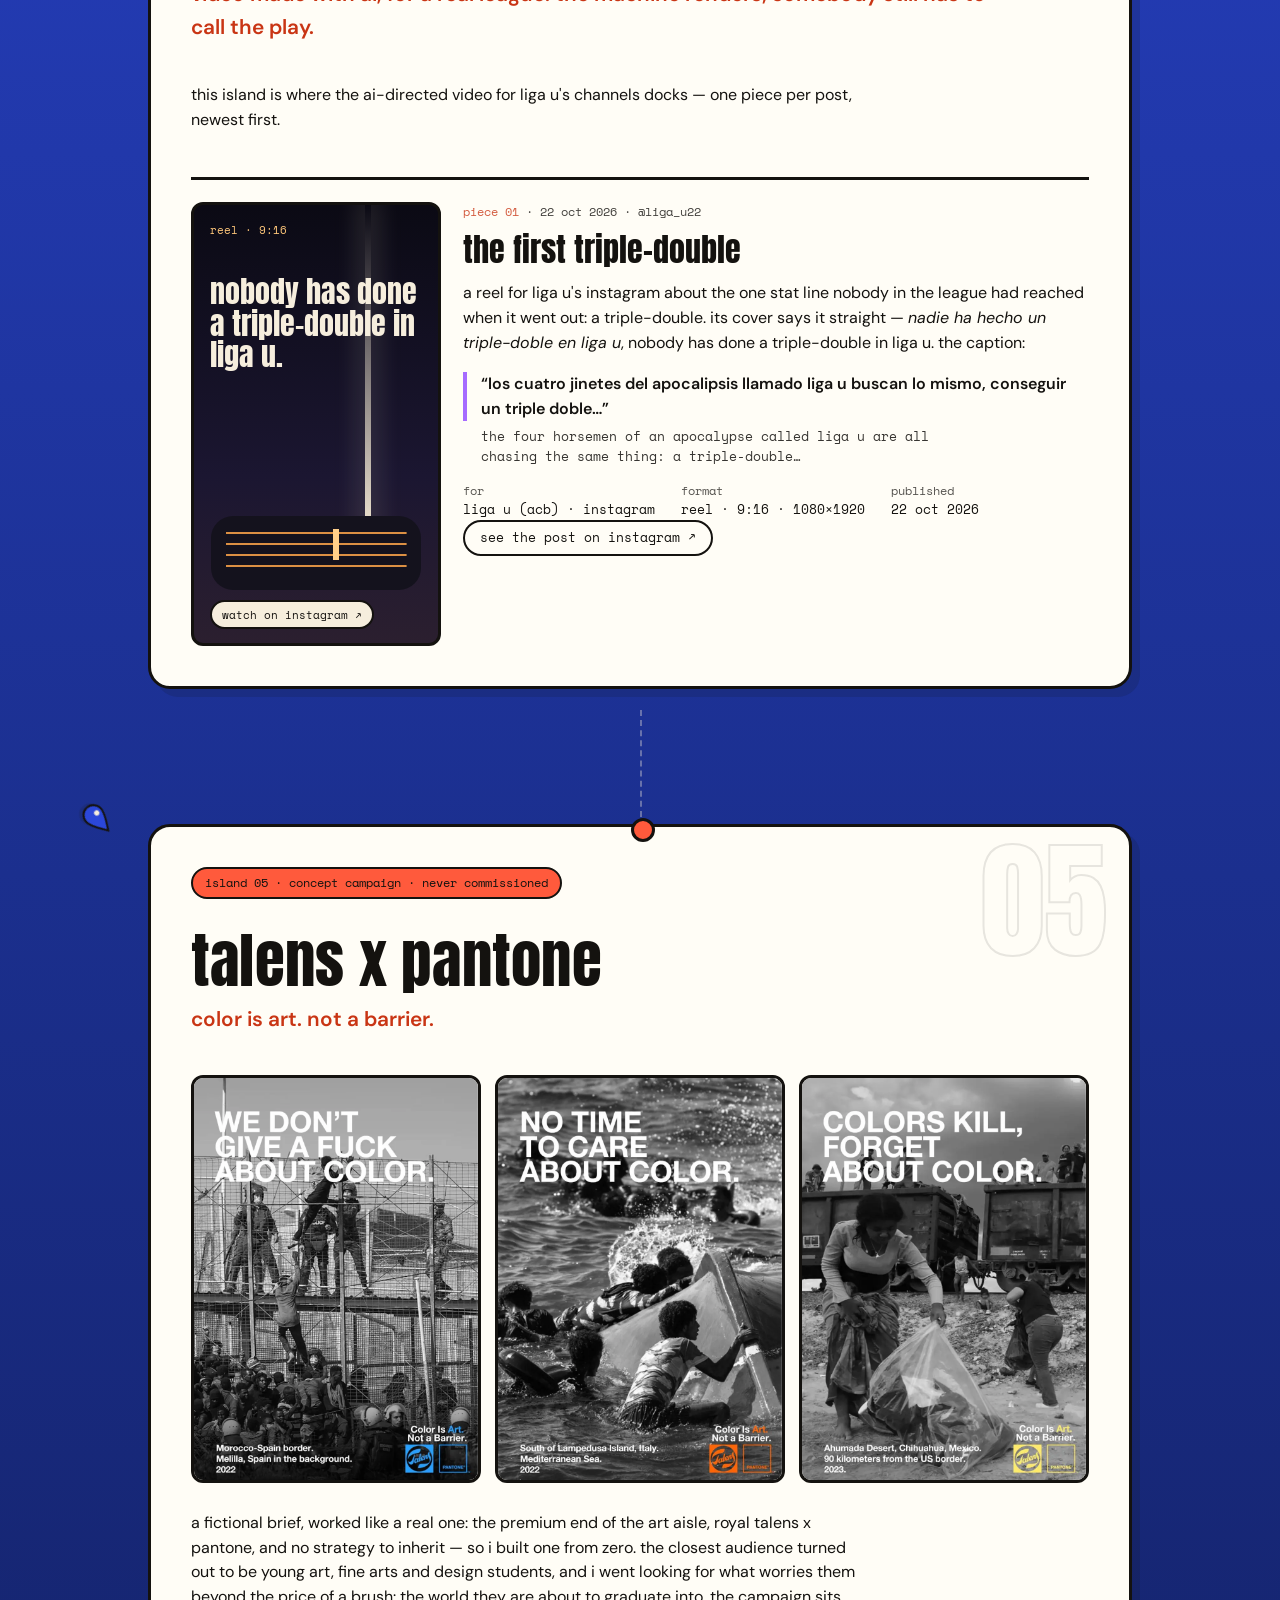
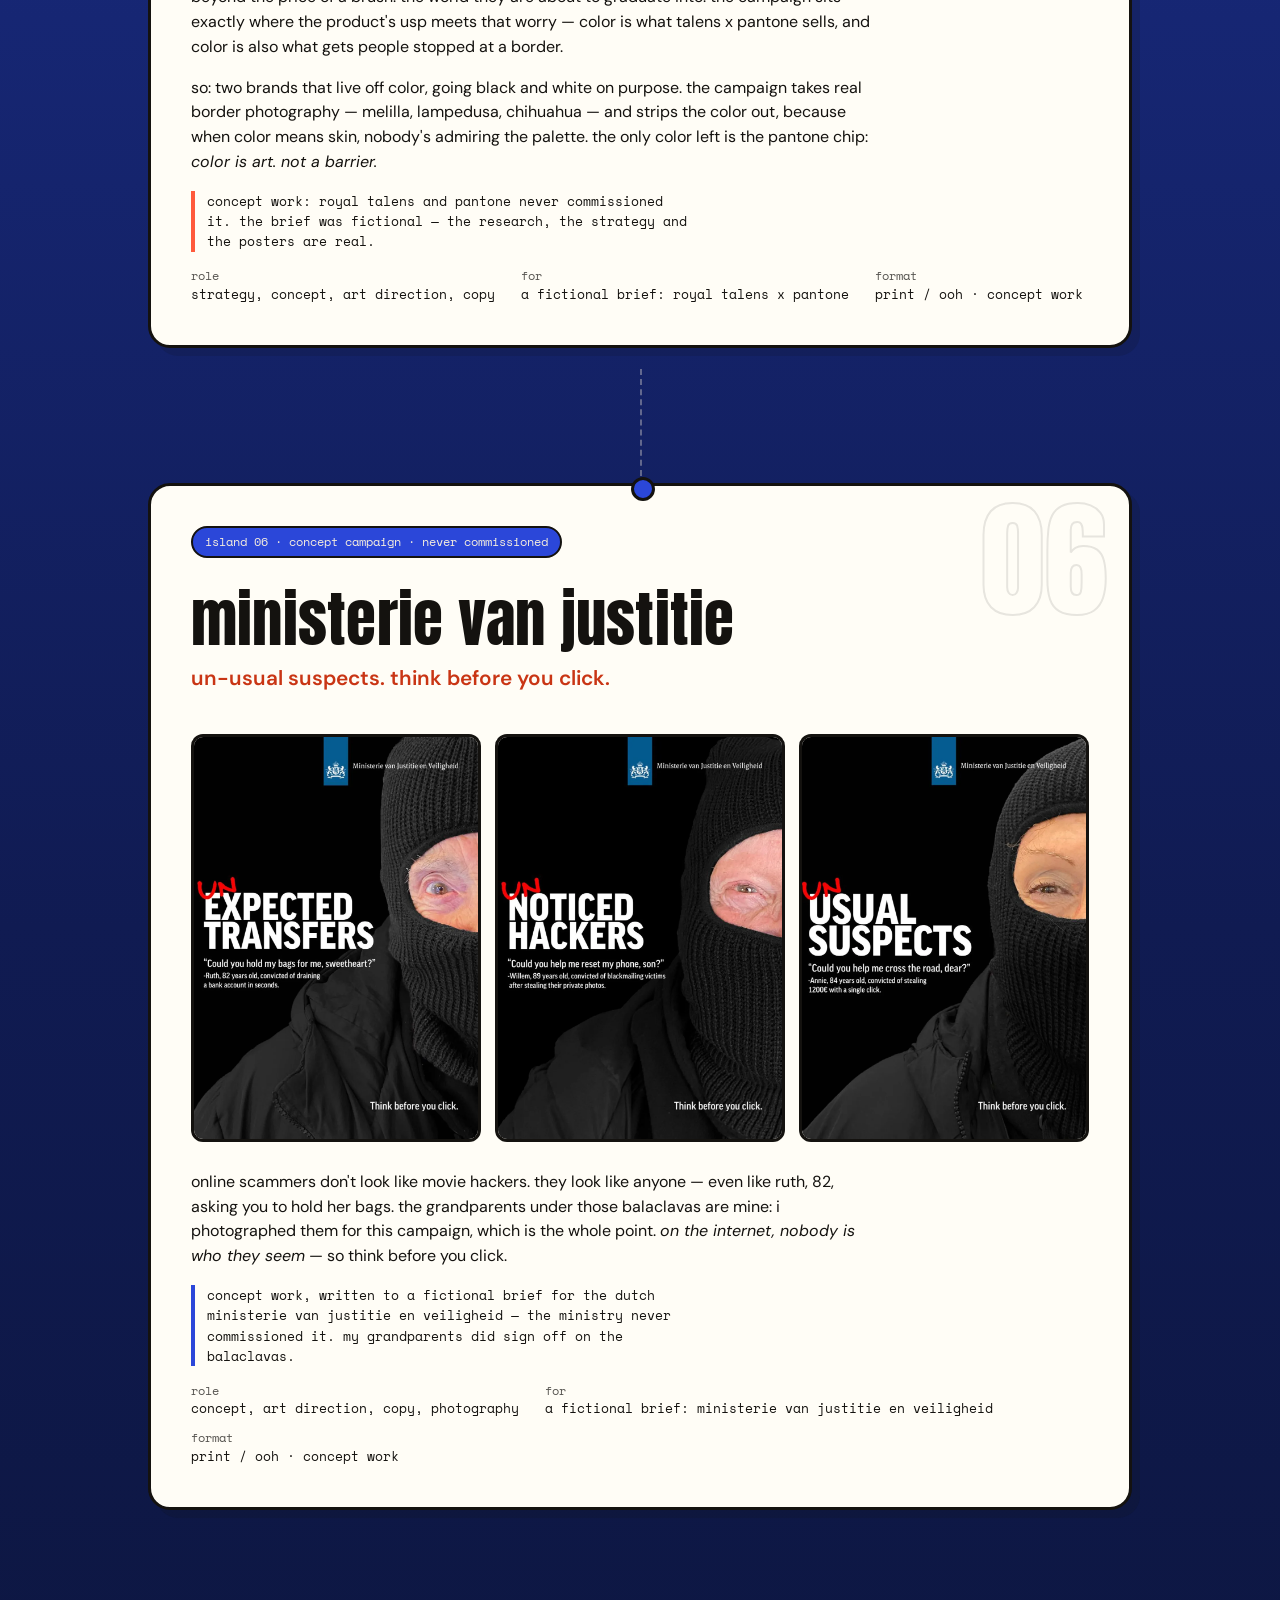
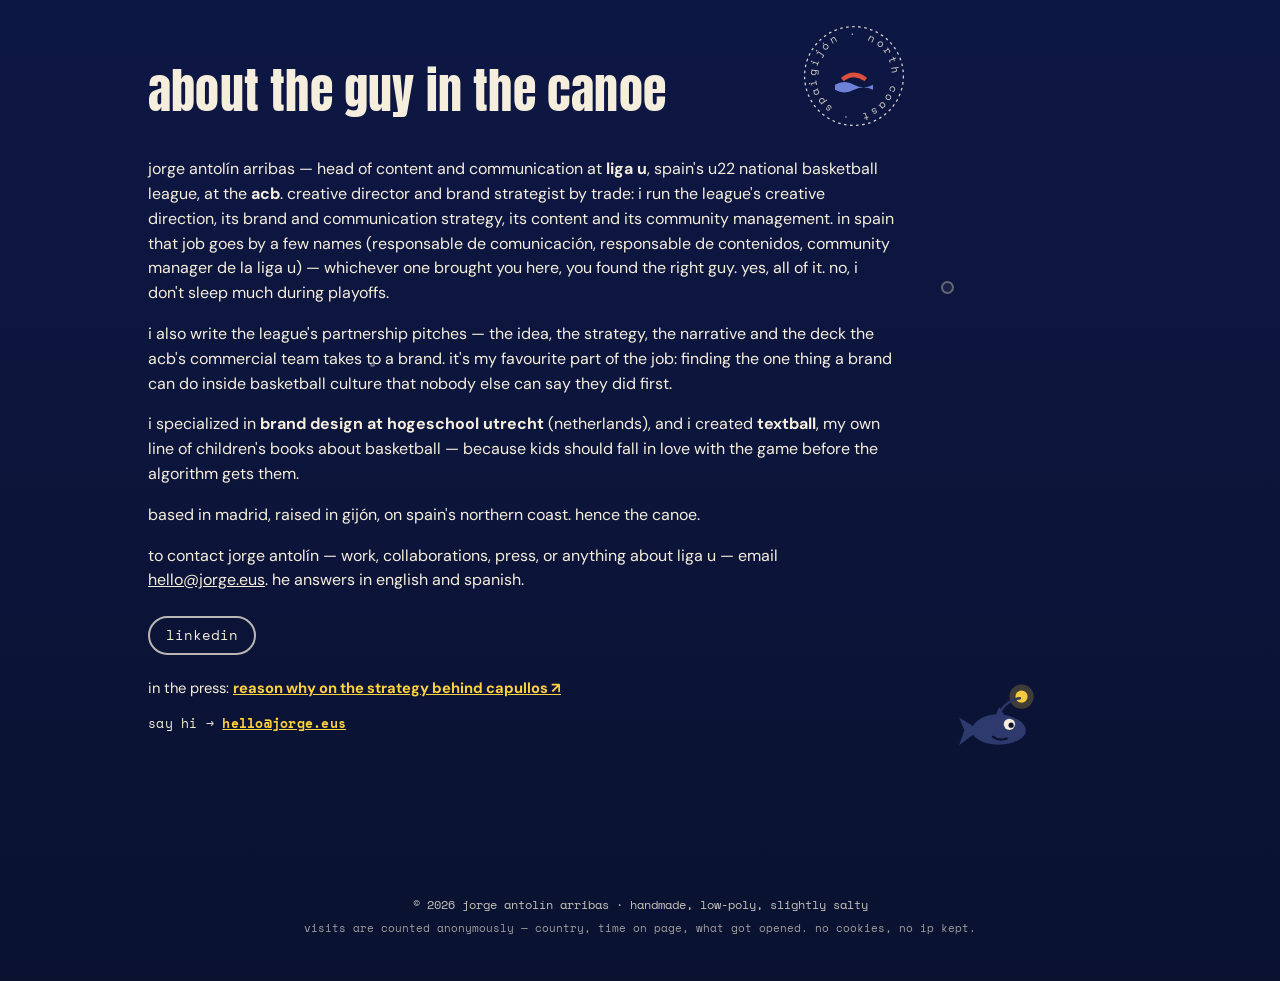
==== commit ab0233b0: "v10.2.3: valid SocialMediaPosting for the triple-double reel (author + tz date) search console flagg" ====
--- a/index.html
+++ b/index.html
@@ -196,8 +196,9 @@
             "headline": "nadie ha hecho un triple-doble en liga u",
             "description": "instagram reel (9:16, 1080×1920) for liga u (@liga_u22) about the league's first triple-double, which nobody had reached yet. caption: los cuatro jinetes del apocalipsis llamado liga u buscan lo mismo, conseguir un triple doble…",
             "inLanguage": "es",
-            "datePublished": "2026-10-22",
+            "datePublished": "2026-10-22T00:00:00+02:00",
             "url": "https://www.instagram.com/p/Dey7g20OTtu/",
+            "author": { "@type": "Organization", "name": "Liga U", "url": "https://www.instagram.com/liga_u22/" },
             "publisher": { "@id": "https://jorge.eus/#liga-u-org" }
           }
         ]
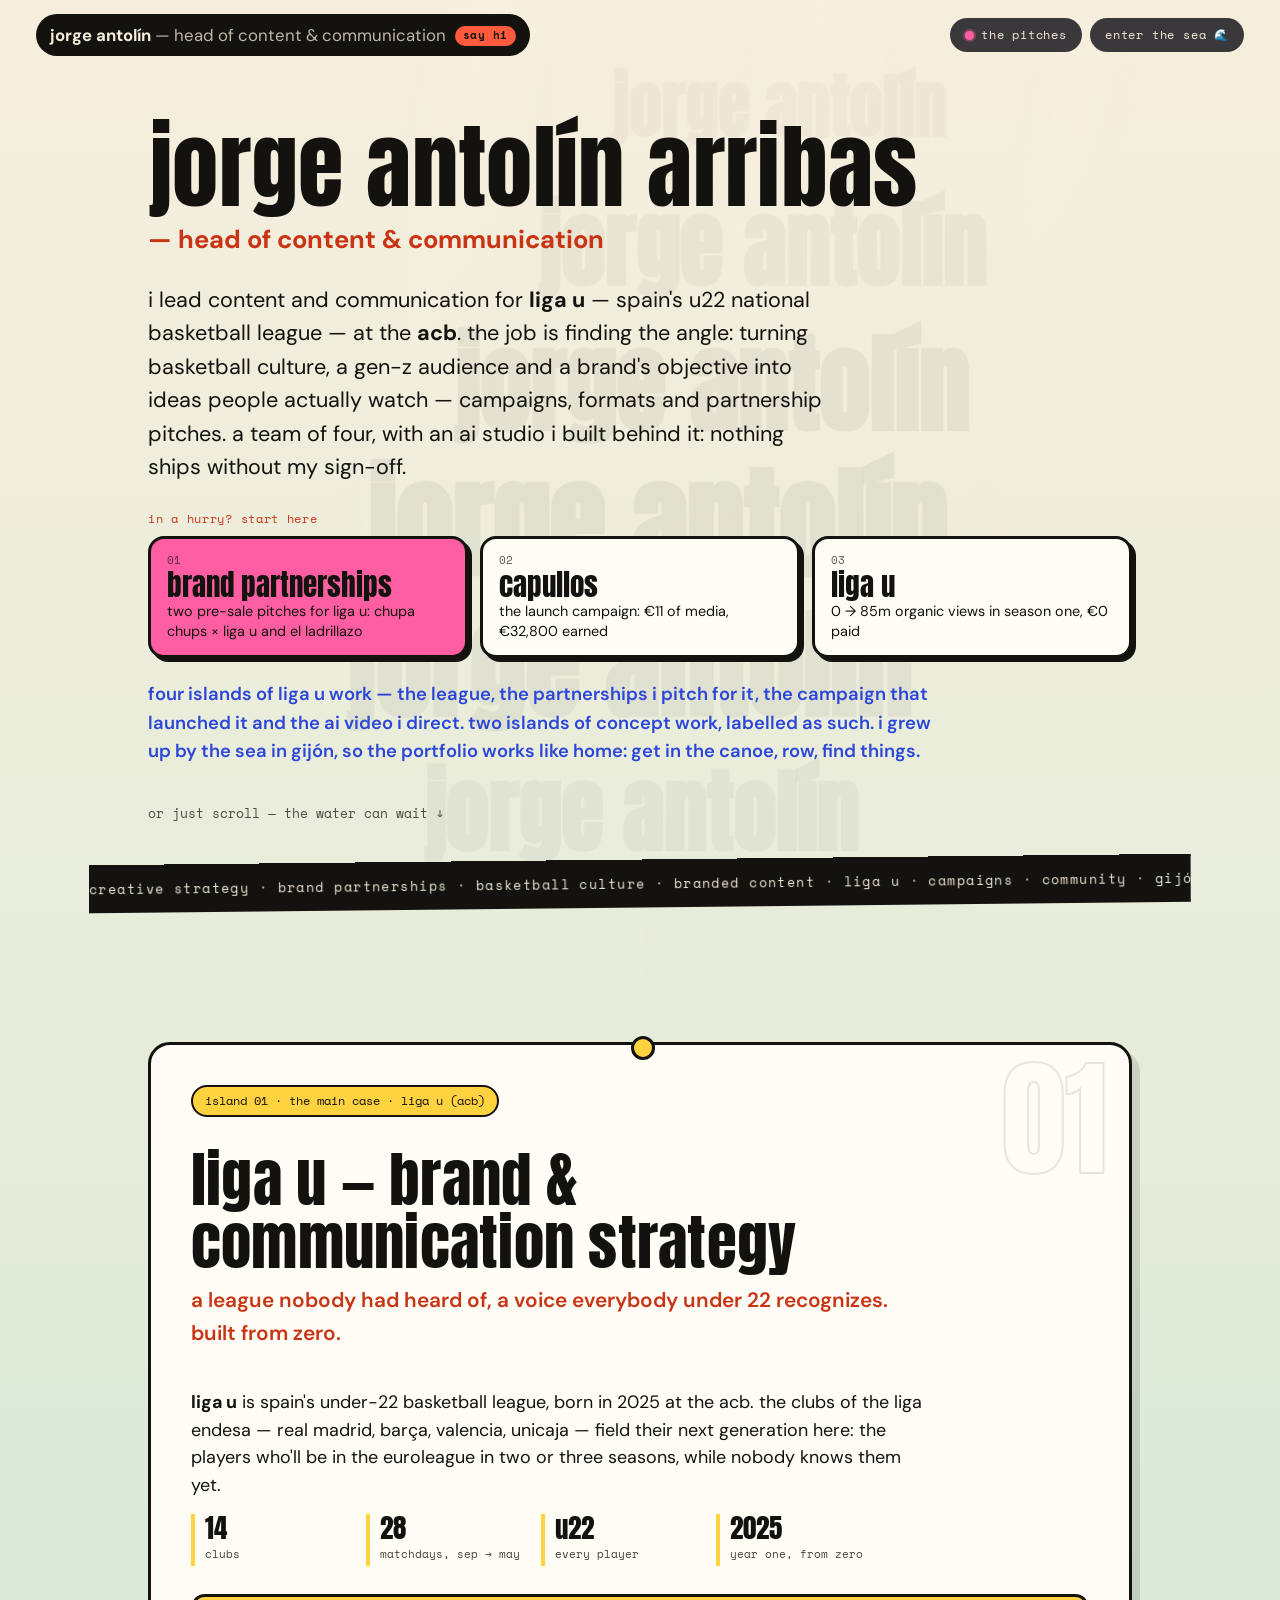
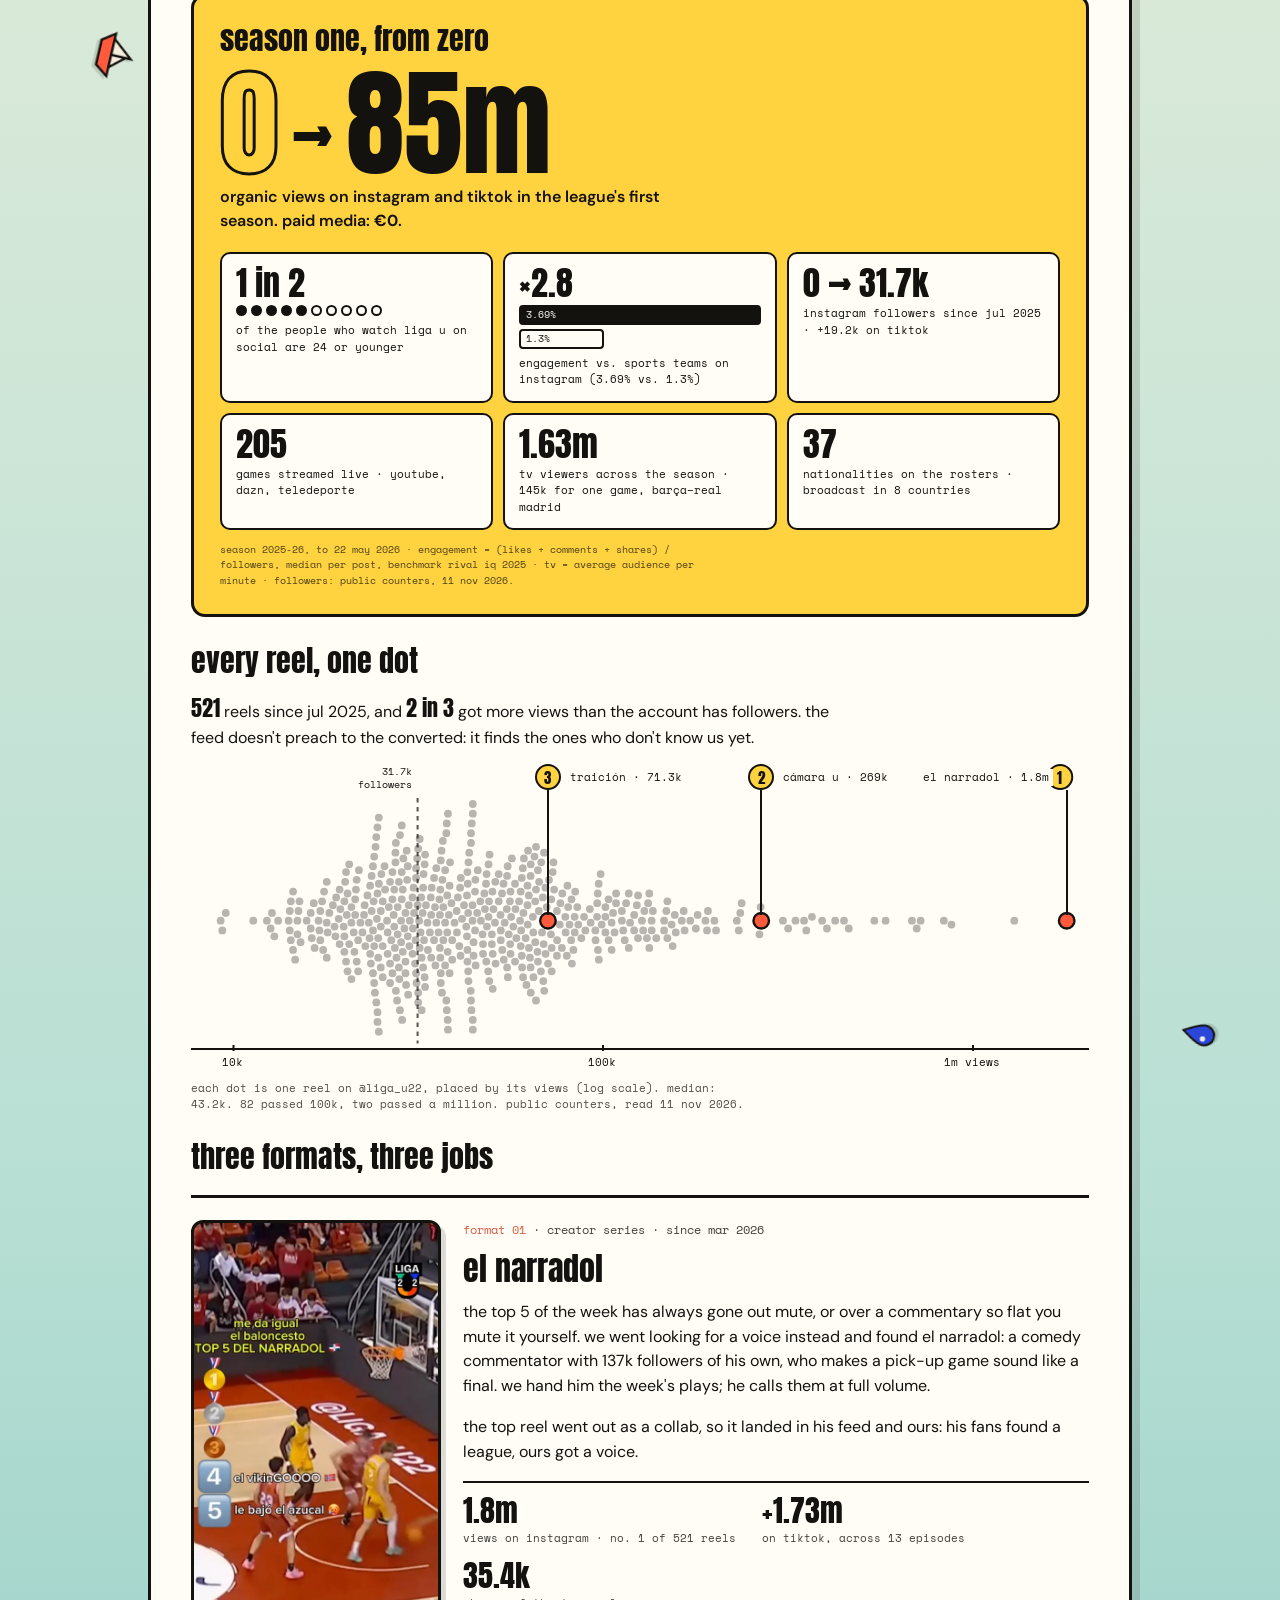
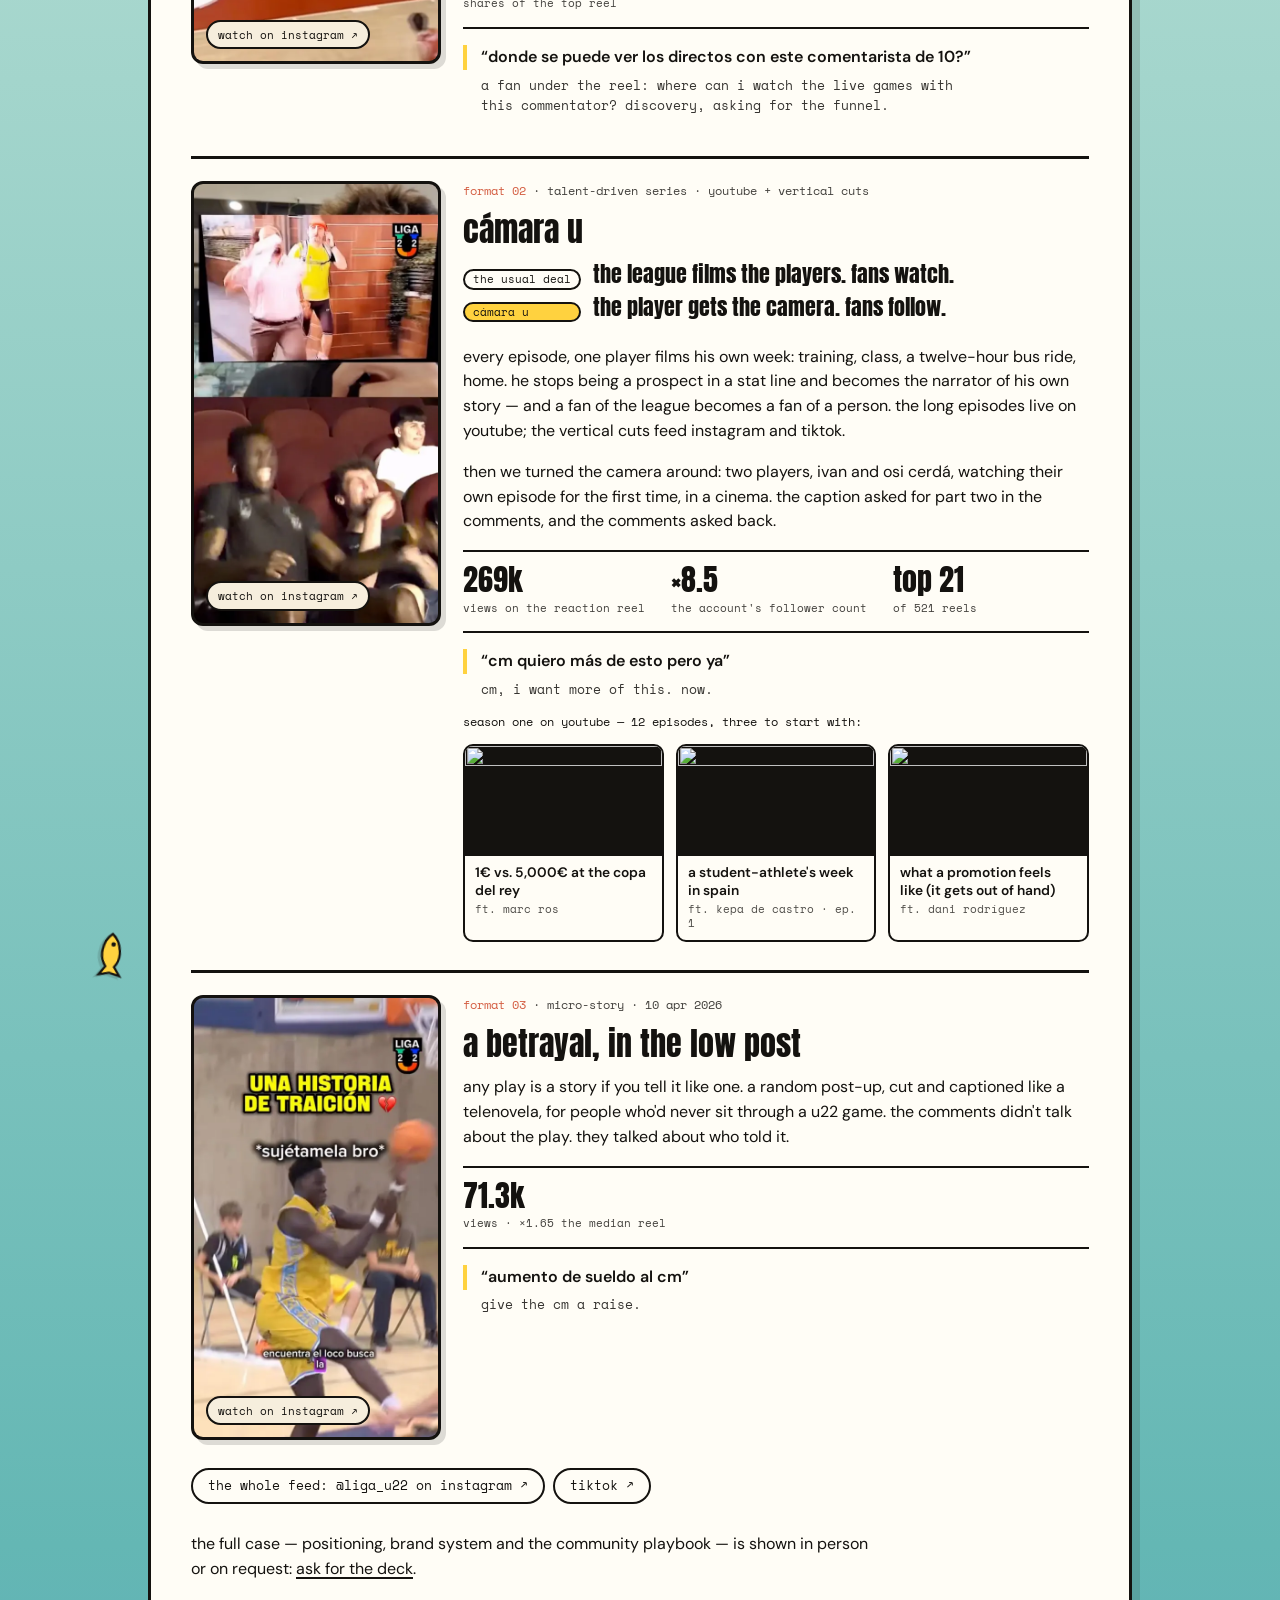
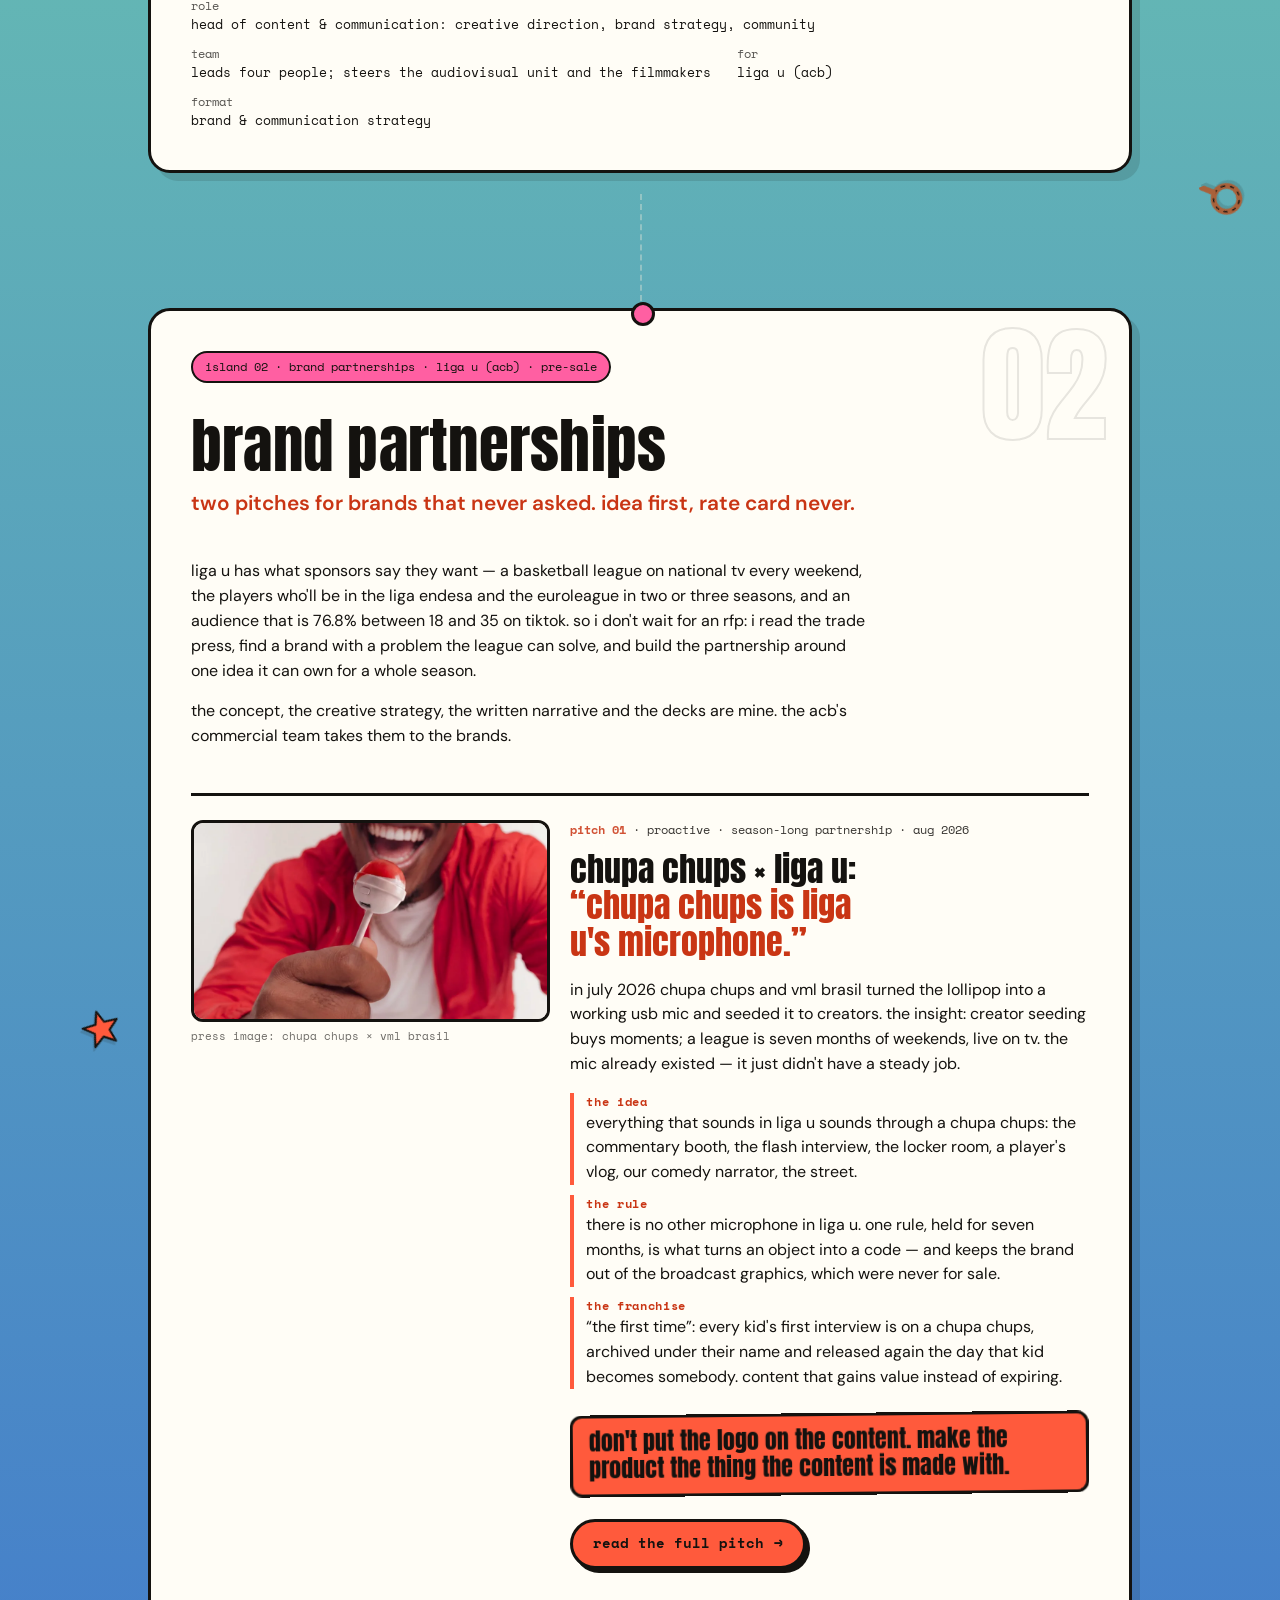
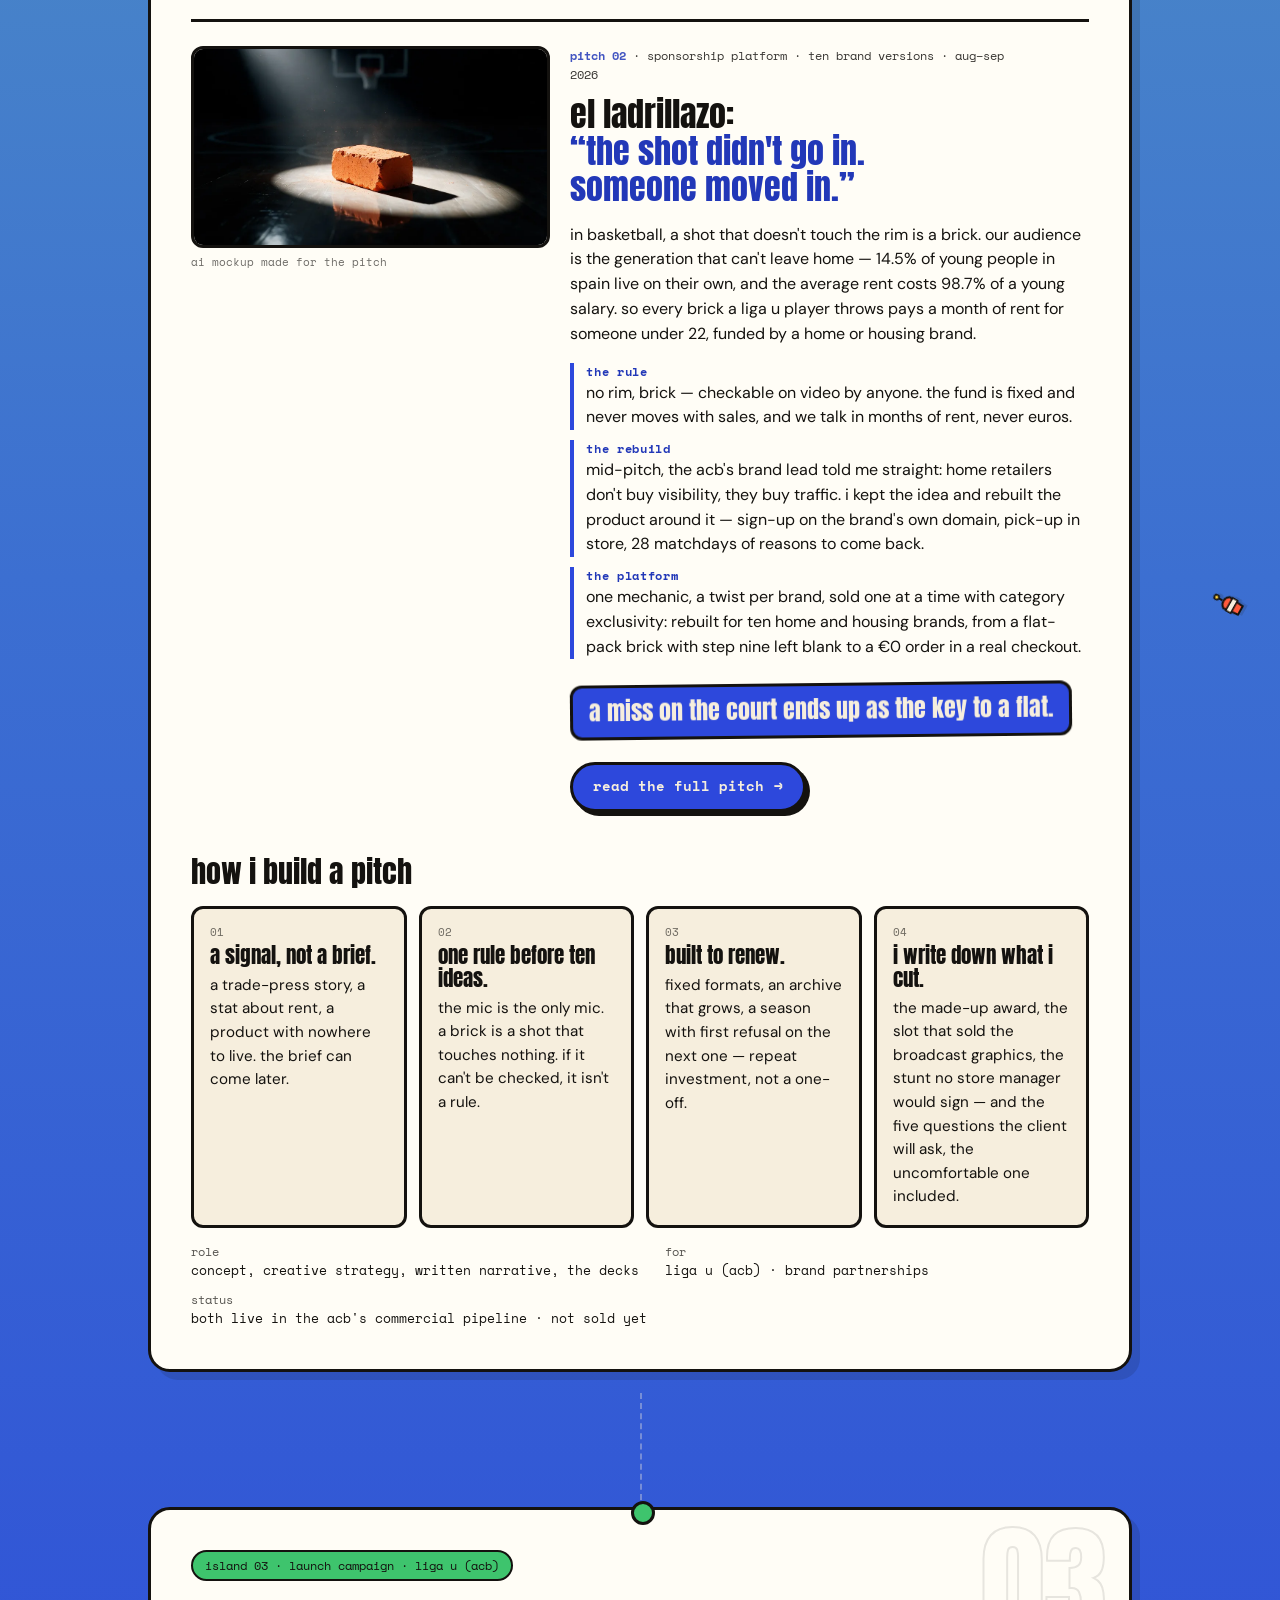
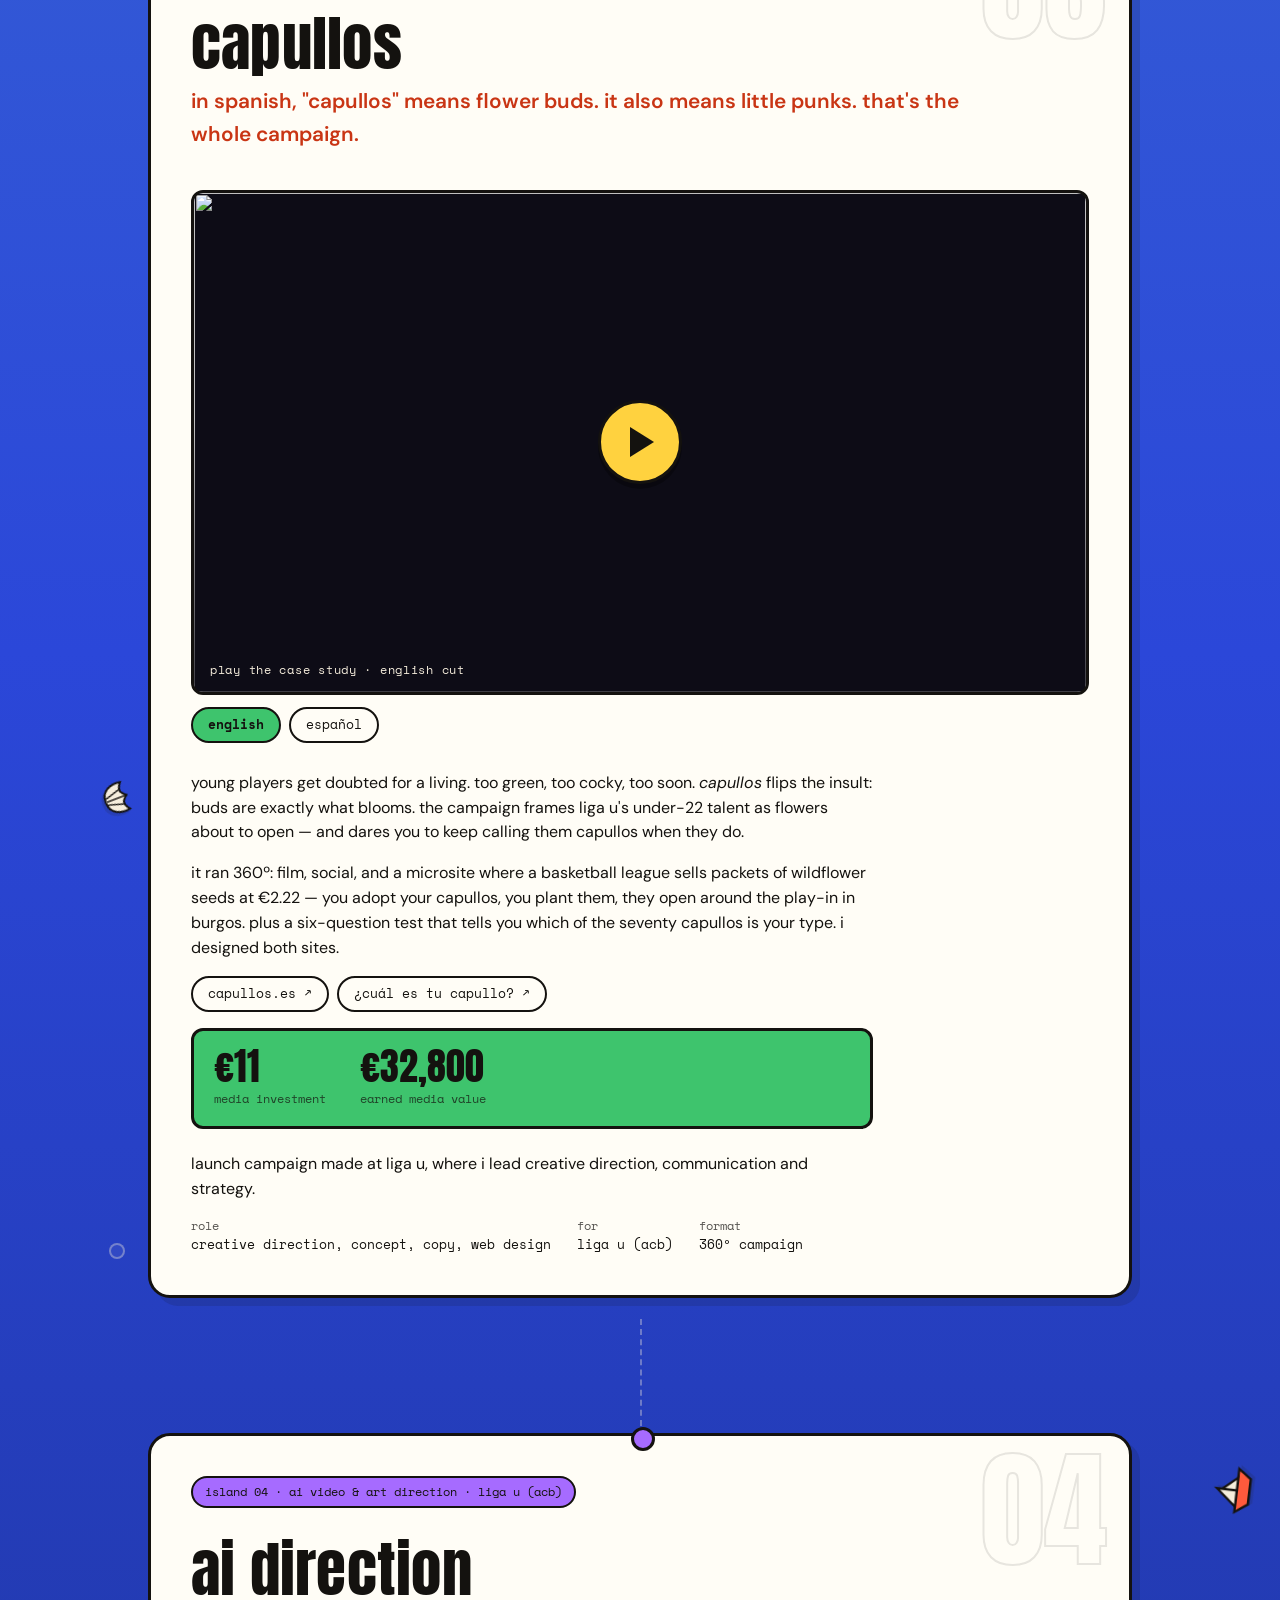
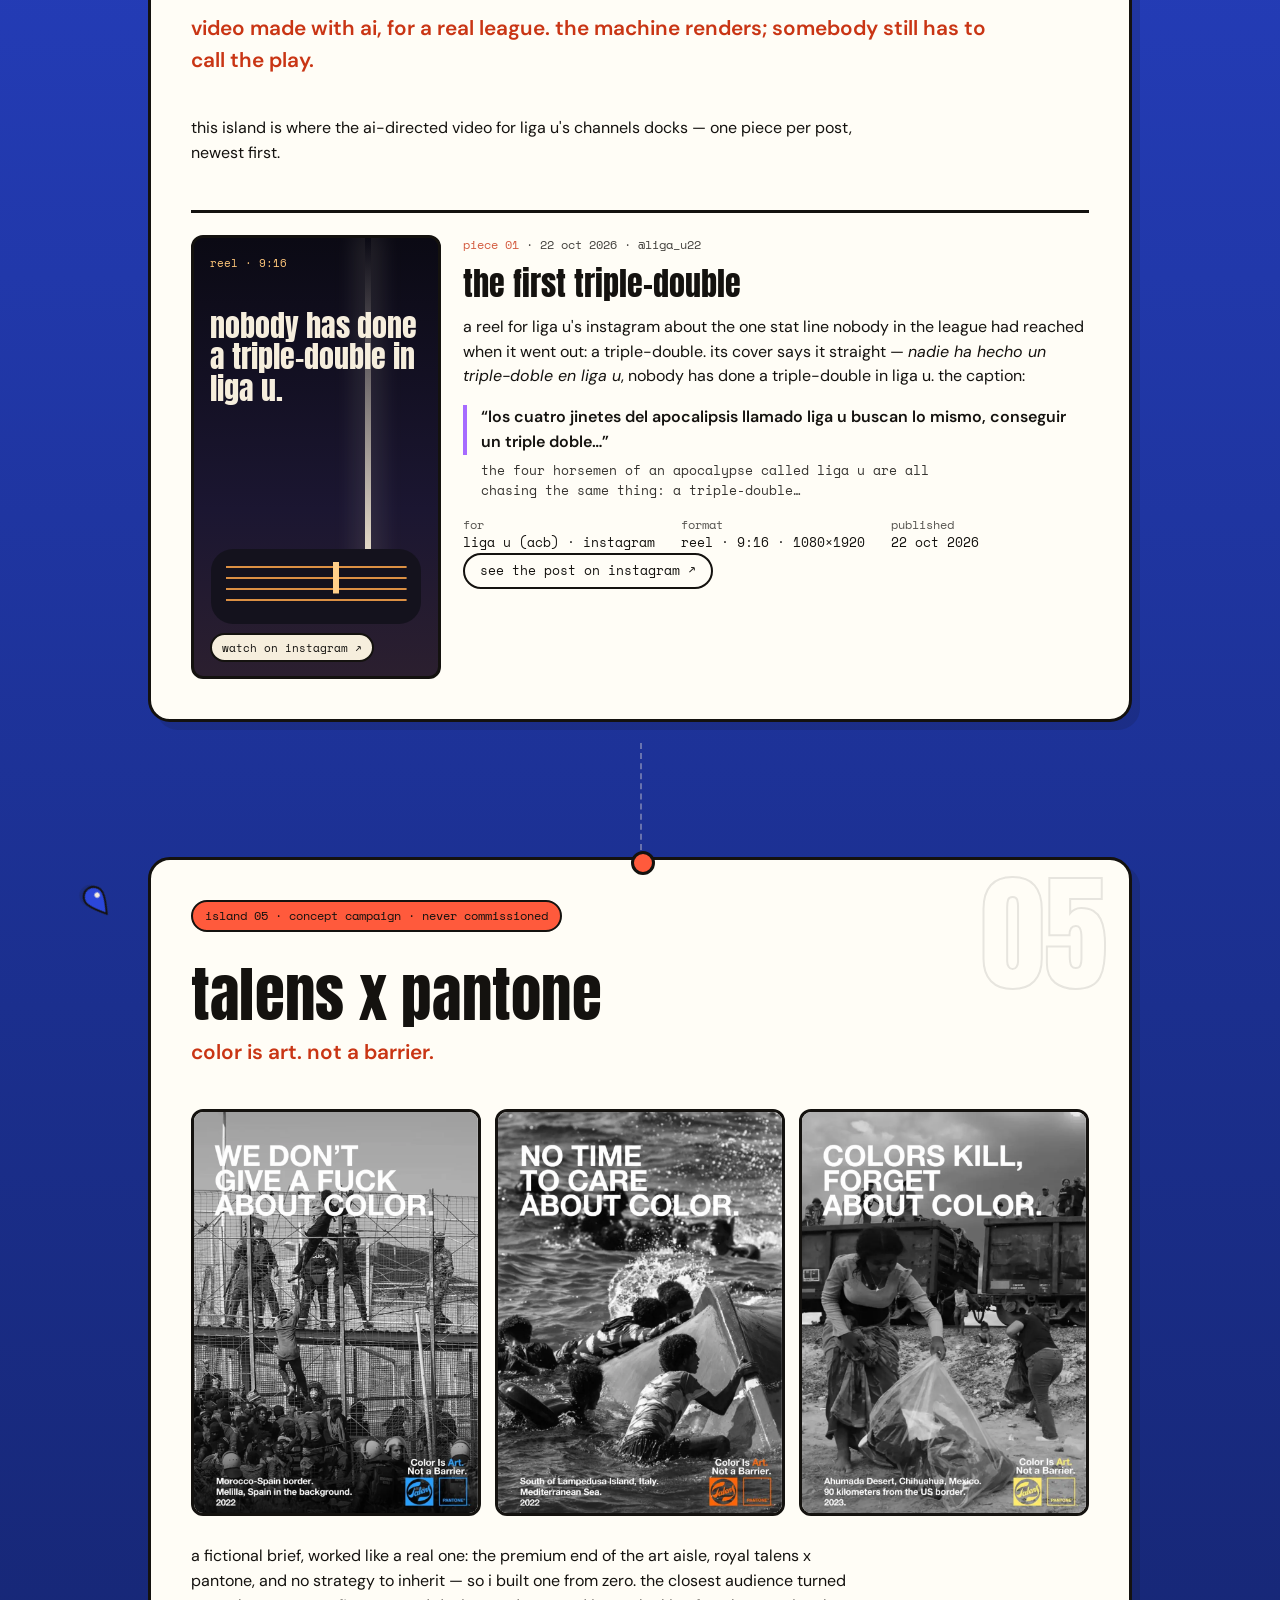
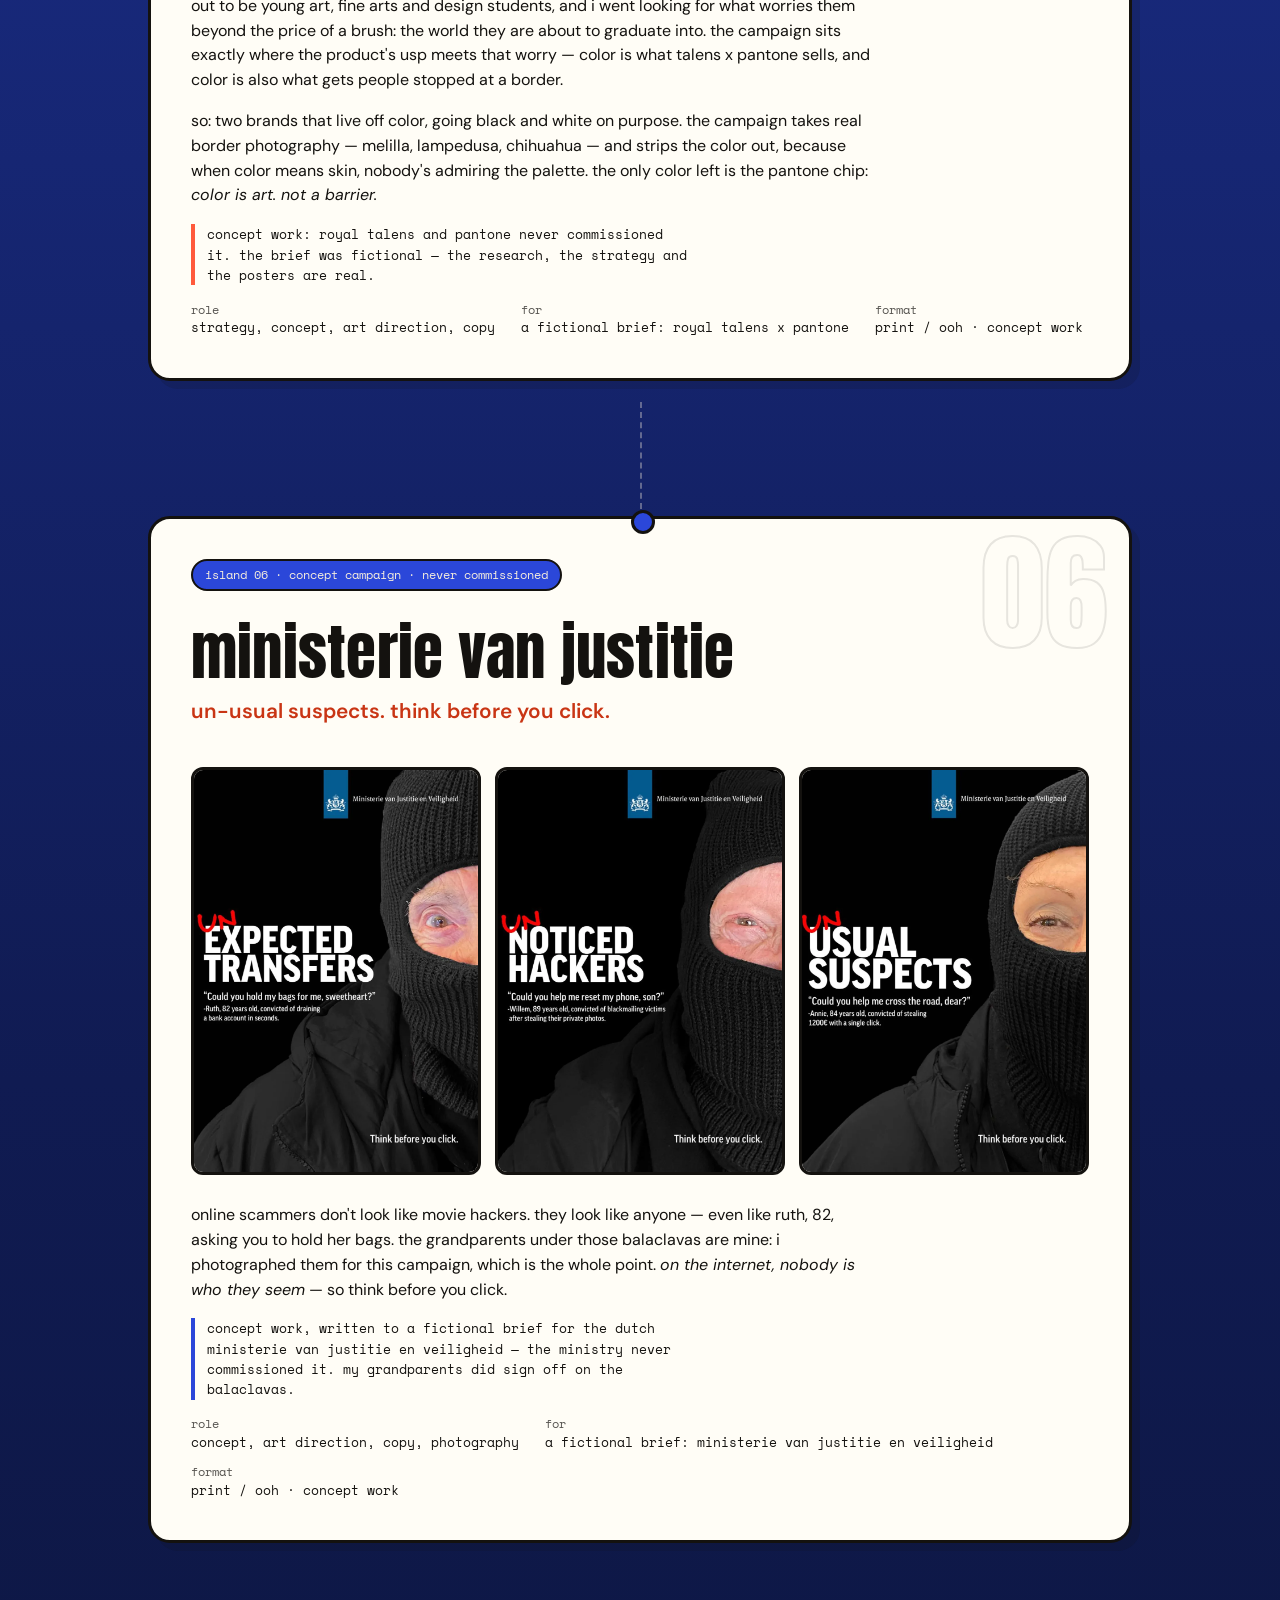
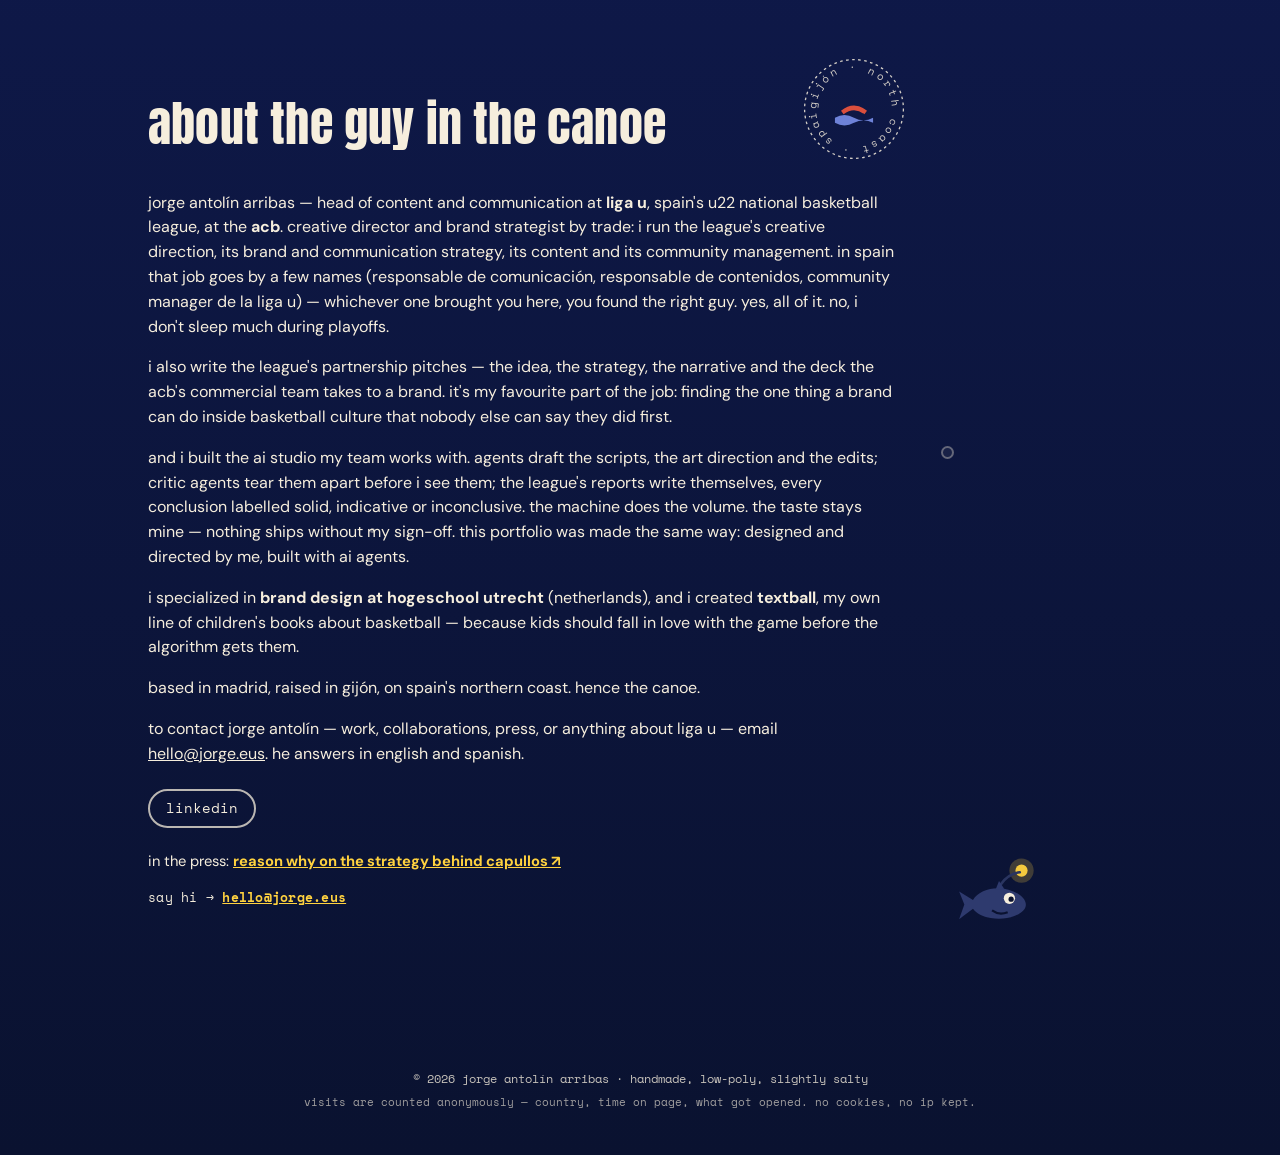
==== commit 6e7e40e2: "v10.3: the ai studio — cv (en/es + ats), hero lede, about, json-ld, llms.txt Creative proof first, A" ====
--- a/index.html
+++ b/index.html
@@ -66,7 +66,7 @@
         "inLanguage": "en",
         "isPartOf": { "@id": "https://jorge.eus/#website" },
         "mainEntity": { "@id": "https://jorge.eus/#jorge" },
-        "dateModified": "2026-11-15"
+        "dateModified": "2026-11-25"
       },
       {
         "@type": "SportsOrganization",
@@ -115,7 +115,7 @@
         ],
         "homeLocation": { "@type": "Place", "name": "Madrid, Spain" },
         "knowsLanguage": ["es", "en"],
-        "knowsAbout": ["creative direction", "creative strategy", "brand partnerships", "sponsorship strategy", "branded content", "brand strategy", "brand design", "communication strategy", "content strategy", "community management", "sports marketing", "basketball marketing", "campaign concepting", "ai video direction"],
+        "knowsAbout": ["creative direction", "creative strategy", "brand partnerships", "sponsorship strategy", "branded content", "brand strategy", "brand design", "communication strategy", "content strategy", "community management", "sports marketing", "basketball marketing", "campaign concepting", "ai video direction", "ai creative direction", "generative ai", "multi-agent ai workflows", "ai automation"],
         "email": "mailto:hello@jorge.eus",
         "contactPoint": {
           "@type": "ContactPoint",
@@ -285,7 +285,7 @@
   <main id="content" tabindex="-1">
     <section id="top" class="hero">
       <h1>jorge antolín arribas <span class="h1-role">— head of content & communication</span></h1>
-      <p class="lede">i lead content and communication for <strong>liga u</strong> — spain's u22 national basketball league — at the <strong>acb</strong>. the job is finding the angle: turning basketball culture, a gen-z audience and a brand's objective into ideas people actually watch — campaigns, formats and partnership pitches, from the first insight to the deck.</p>
+      <p class="lede">i lead content and communication for <strong>liga u</strong> — spain's u22 national basketball league — at the <strong>acb</strong>. the job is finding the angle: turning basketball culture, a gen-z audience and a brand's objective into ideas people actually watch — campaigns, formats and partnership pitches. a team of four, with an ai studio i built behind it: nothing ships without my sign-off.</p>
       <nav class="start-here" aria-label="start here">
         <p class="start-k">in a hurry? start here</p>
         <ol>
@@ -727,6 +727,7 @@
       <h2 id="h-about">about the guy in the canoe</h2>
       <p>jorge antolín arribas — head of content and communication at <strong>liga u</strong>, spain's u22 national basketball league, at the <strong>acb</strong>. creative director and brand strategist by trade: i run the league's creative direction, its brand and communication strategy, its content and its community management. in spain that job goes by a few names (responsable de comunicación, responsable de contenidos, community manager de la liga u) — whichever one brought you here, you found the right guy. yes, all of it. no, i don't sleep much during playoffs.</p>
       <p>i also write the league's partnership pitches — the idea, the strategy, the narrative and the deck the acb's commercial team takes to a brand. it's my favourite part of the job: finding the one thing a brand can do inside basketball culture that nobody else can say they did first.</p>
+      <p>and i built the ai studio my team works with. agents draft the scripts, the art direction and the edits; critic agents tear them apart before i see them; the league's reports write themselves, every conclusion labelled solid, indicative or inconclusive. the machine does the volume. the taste stays mine — nothing ships without my sign-off. this portfolio was made the same way: designed and directed by me, built with ai agents.</p>
       <p>i specialized in <strong>brand design at hogeschool utrecht</strong> (netherlands), and i created <strong>textball</strong>, my own line of children's books about basketball — because kids should fall in love with the game before the algorithm gets them.</p>
       <p>based in madrid, raised in gijón, on spain's northern coast. hence the canoe.</p>
       <p>to contact jorge antolín — work, collaborations, press, or anything about liga u — email <a href="mailto:hello@jorge.eus">hello@jorge.eus</a>. he answers in english and spanish.</p>
